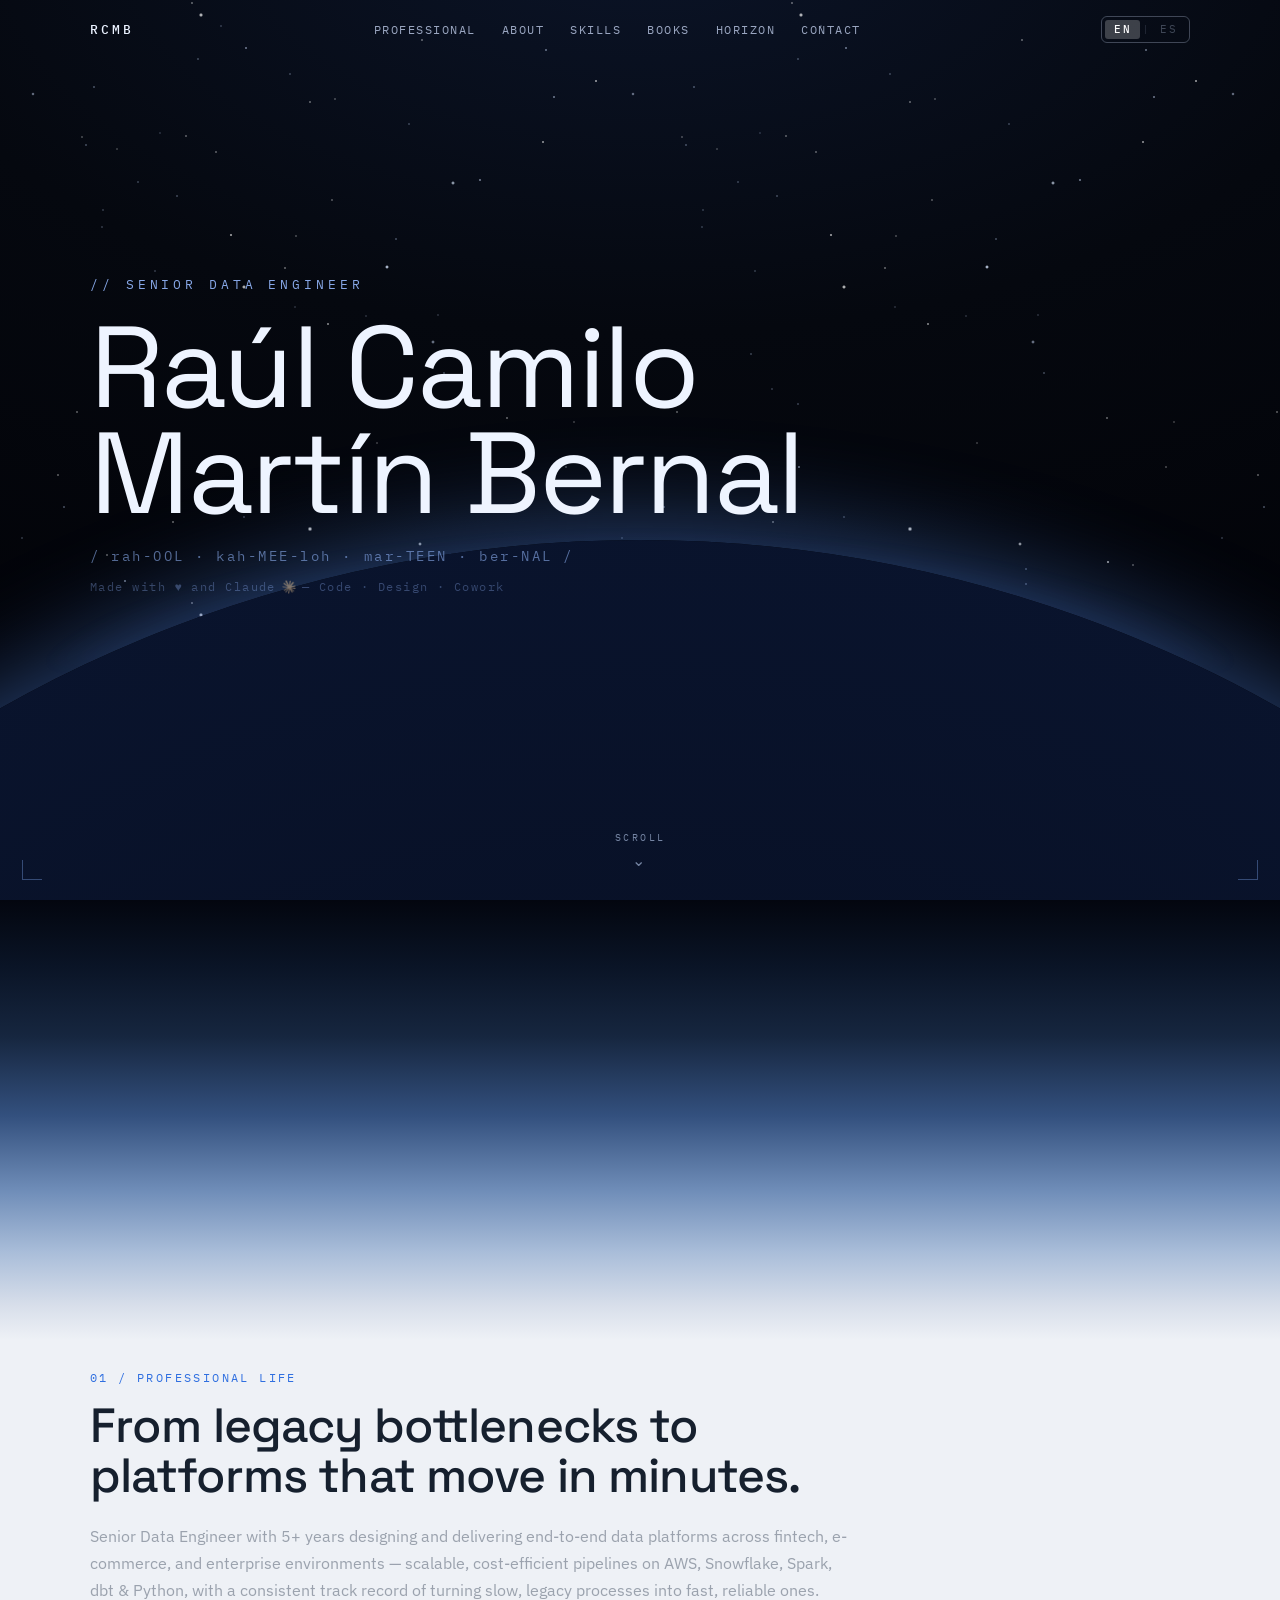
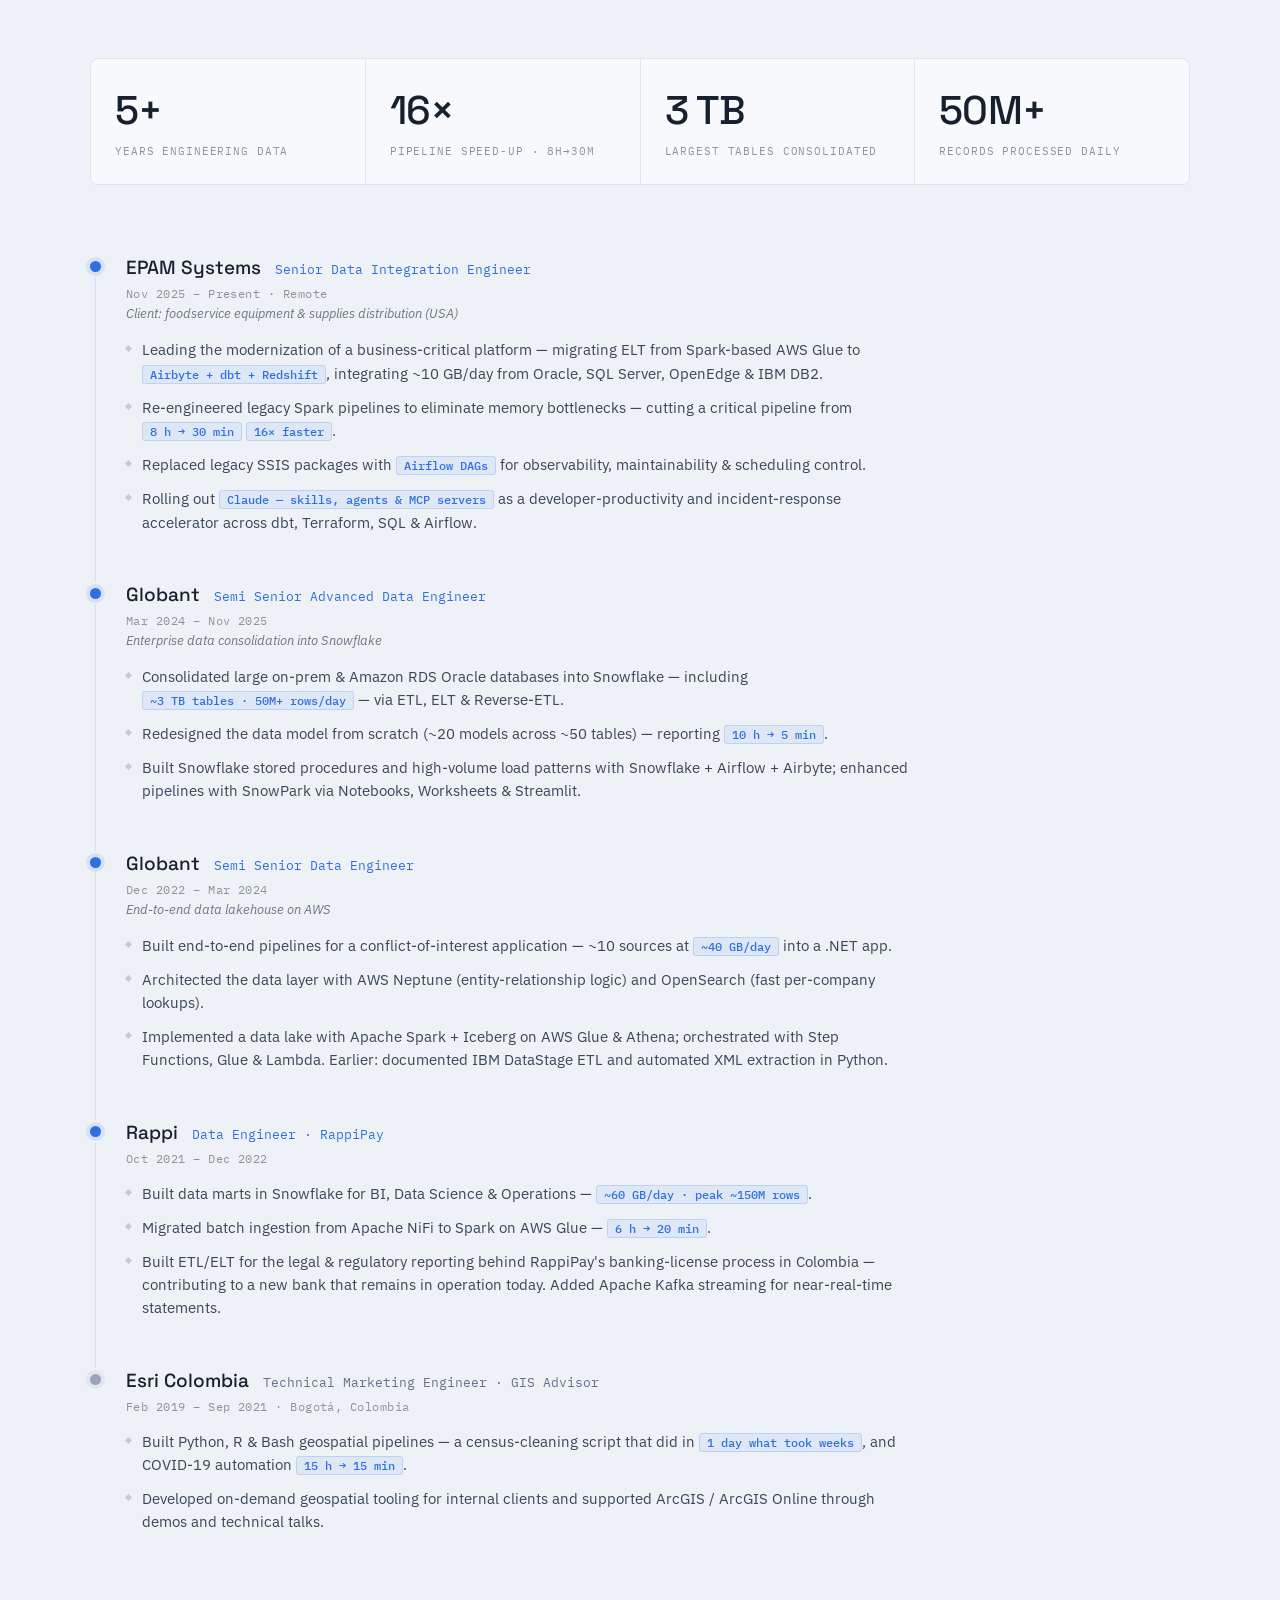
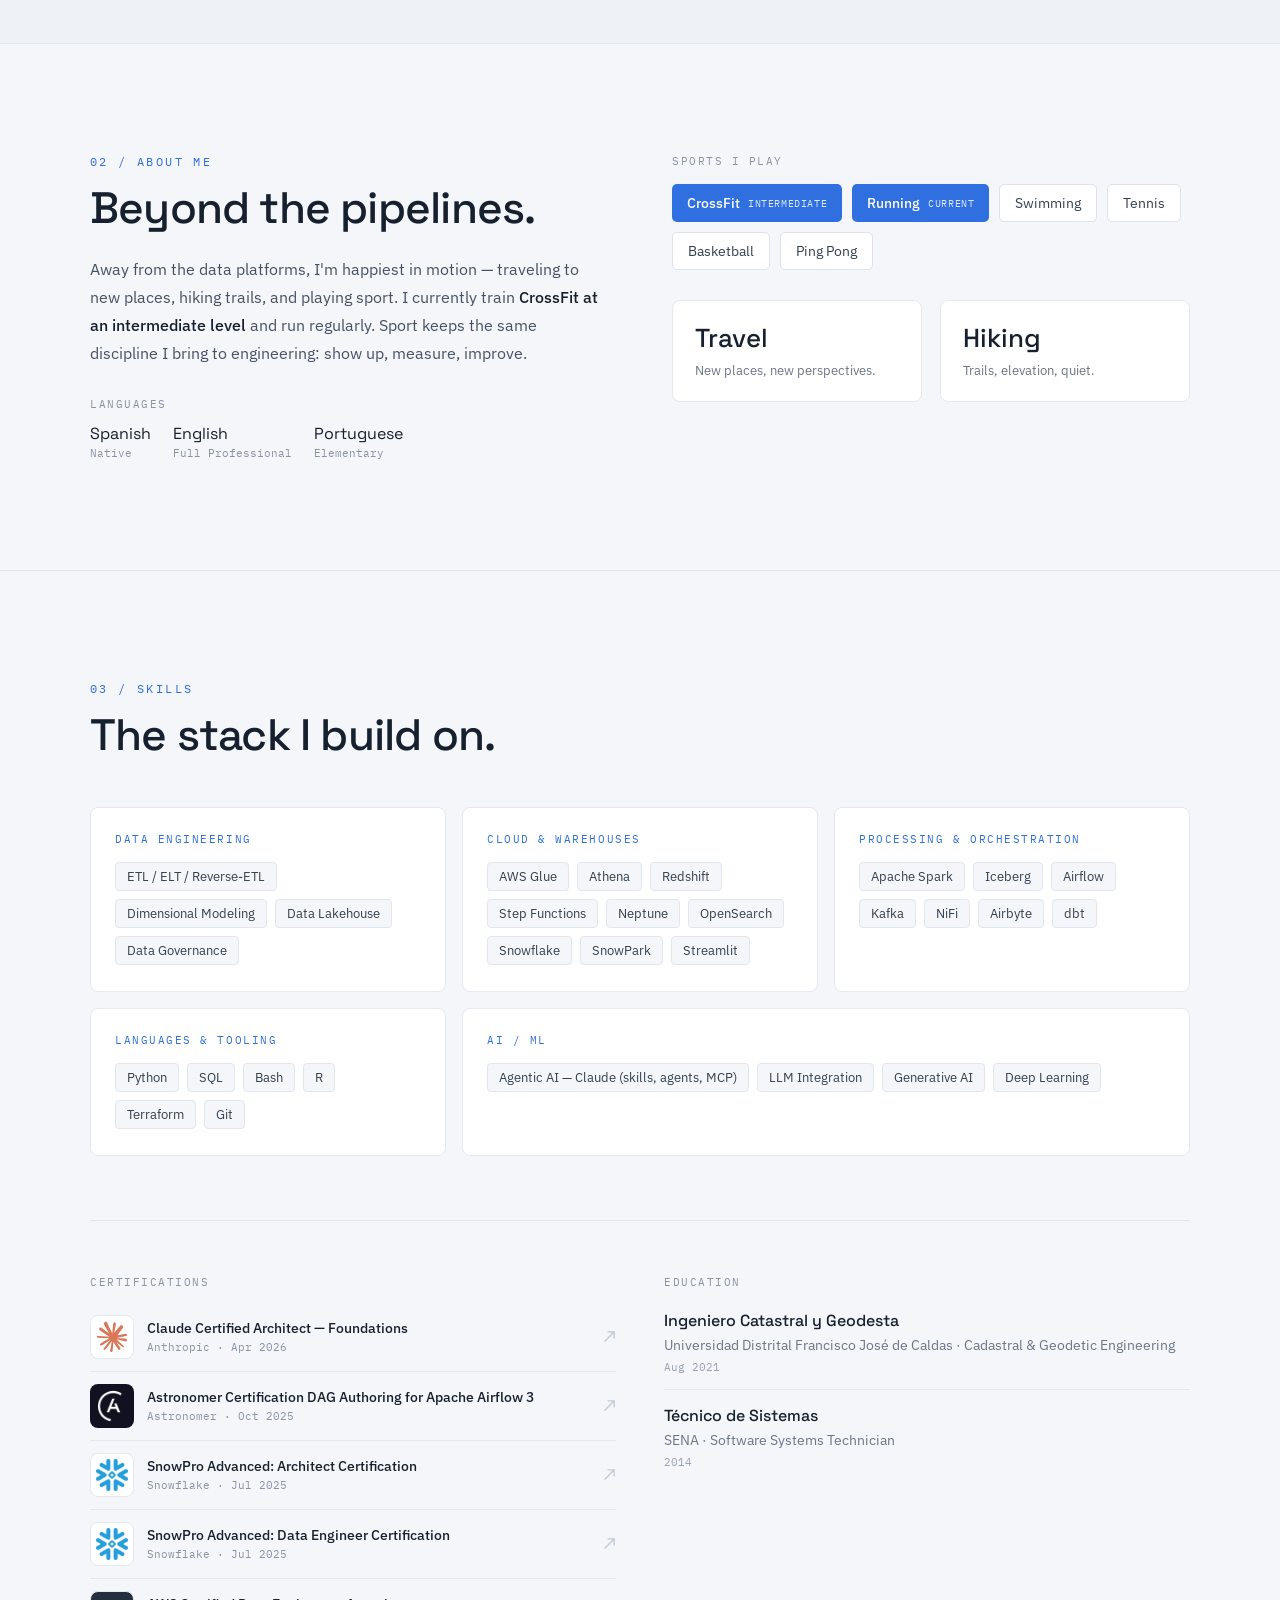
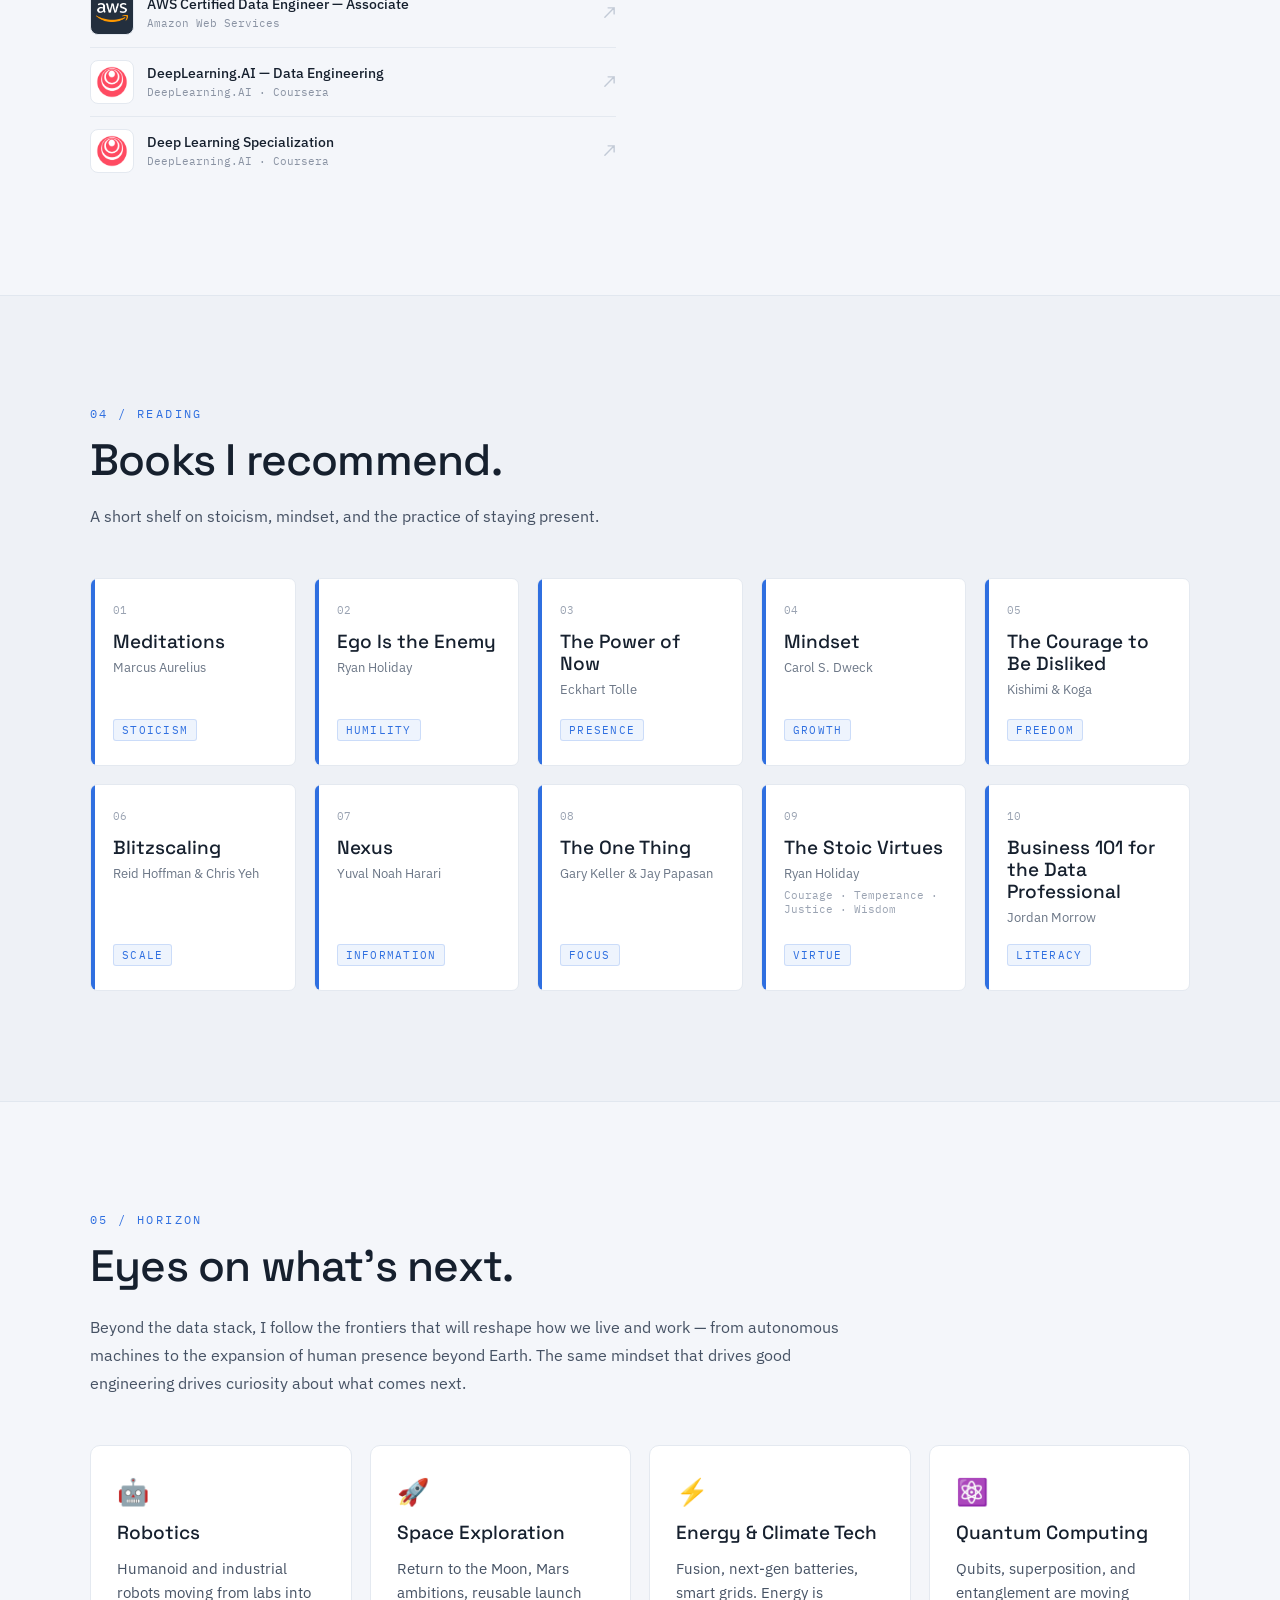
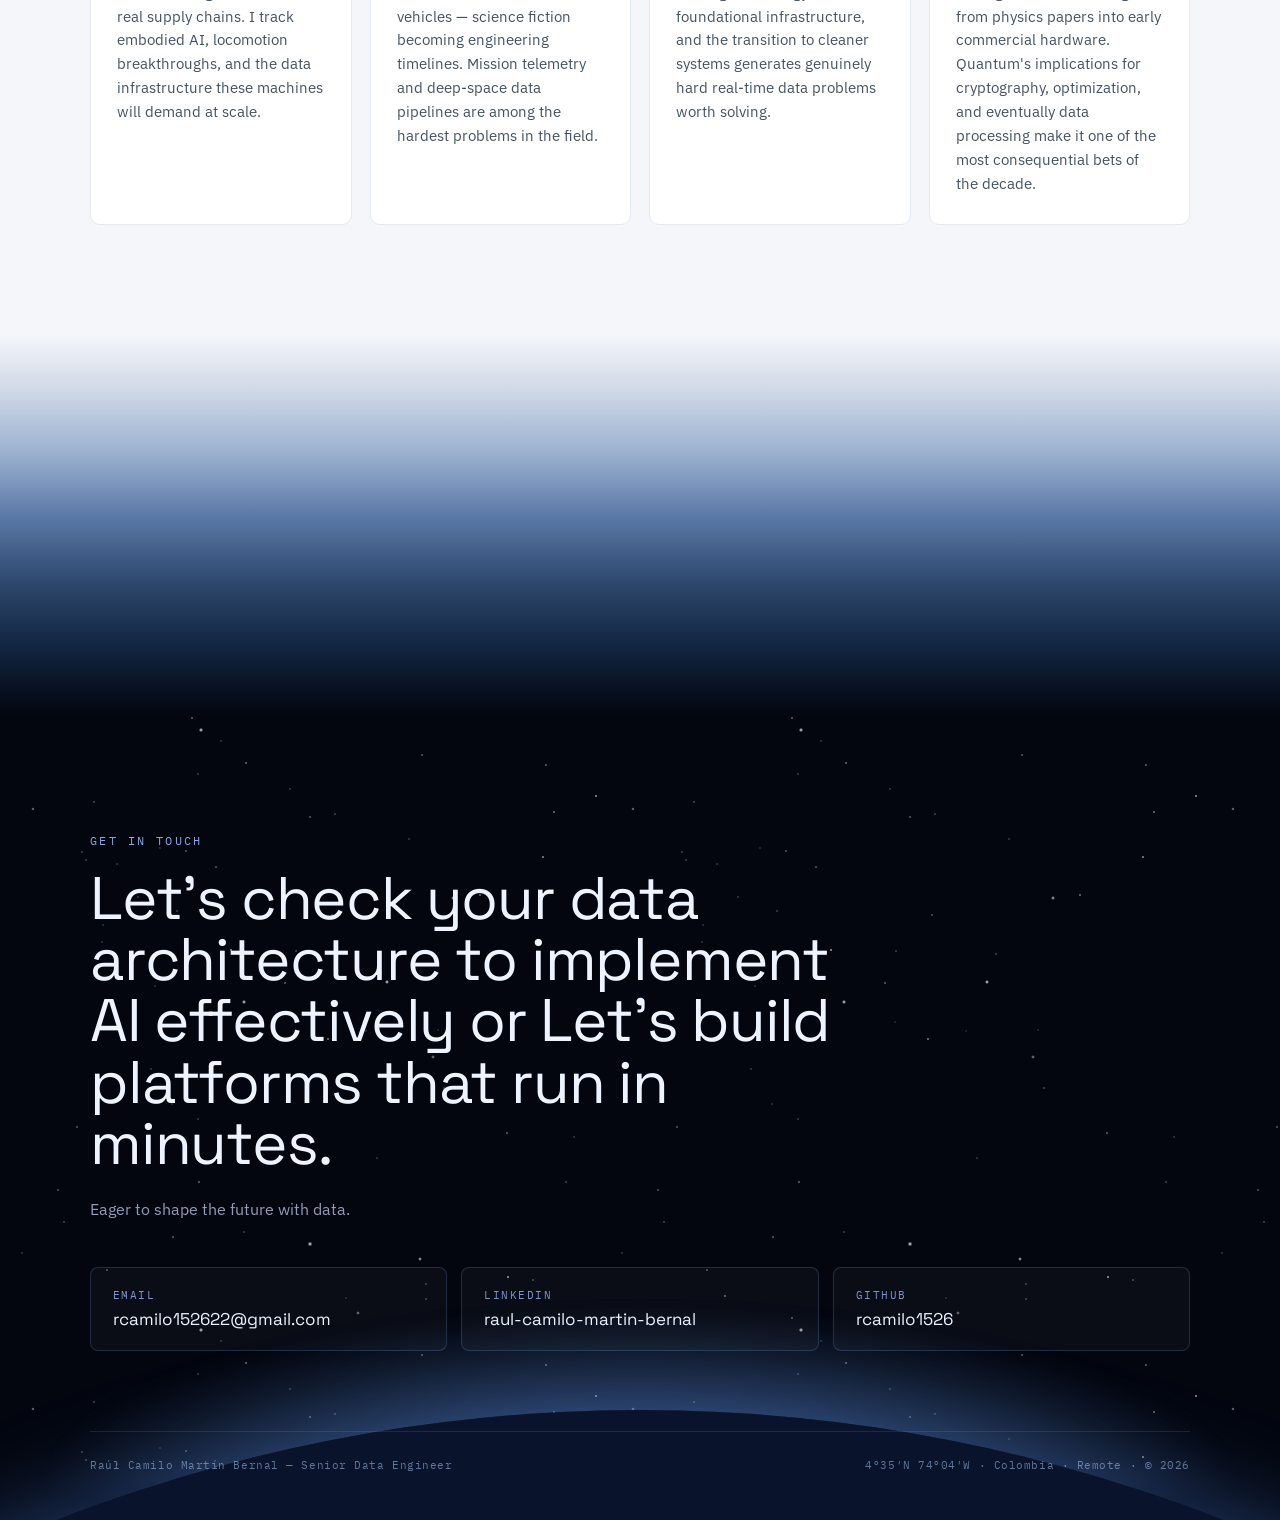
==== index.html @ a6cafcd1 "Modularize" ====
<!DOCTYPE html>
<html lang="en">
<head>
<meta charset="utf-8">
<meta name="viewport" content="width=device-width, initial-scale=1">
<title>Camilo Martin — Senior Data Engineer</title>
<meta name="description" content="Senior Data Engineer with 5+ years designing and delivering end-to-end data platforms across fintech, e-commerce, and enterprise environments.">
<link rel="preconnect" href="https://fonts.googleapis.com">
<link rel="preconnect" href="https://fonts.gstatic.com" crossorigin>
<link href="https://fonts.googleapis.com/css2?family=Space+Grotesk:wght@300;400;500;600&family=IBM+Plex+Mono:wght@400;500&family=IBM+Plex+Sans:wght@300;400;500&display=swap" rel="stylesheet">
<link rel="icon" type="image/png" href="images/icon.png">
<link rel="stylesheet" href="css/styles.css">
</head>
<body>

<header id="nav" style="position:fixed;top:0;left:0;right:0;z-index:50;transition:background .45s,box-shadow .45s,border-color .45s;border-bottom:1px solid transparent">
  <div class="nav-inner">
    <a href="#hero" data-nav="1" data-brand="1" style="font-family:'IBM Plex Mono',monospace;font-size:13px;font-weight:500;letter-spacing:.22em;color:#eaf1ff;text-decoration:none;transition:color .45s">RCMB</a>
    <button class="hamburger" id="hamburger" aria-label="Menu" aria-expanded="false">
      <span id="hb1"></span><span id="hb2"></span><span id="hb3"></span>
    </button>
    <nav class="nav-links" id="navLinks">
      <a href="#professional" data-nav="1" data-i18n="nav.professional" style="color:rgba(210,225,255,.72);text-decoration:none;transition:color .45s">Professional</a>
      <a href="#about" data-nav="1" data-i18n="nav.about" style="color:rgba(210,225,255,.72);text-decoration:none;transition:color .45s">About</a>
      <a href="#skills" data-nav="1" data-i18n="nav.skills" style="color:rgba(210,225,255,.72);text-decoration:none;transition:color .45s">Skills</a>
      <a href="#books" data-nav="1" data-i18n="nav.books" style="color:rgba(210,225,255,.72);text-decoration:none;transition:color .45s">Books</a>
      <a href="#horizon" data-nav="1" data-i18n="nav.horizon" style="color:rgba(210,225,255,.72);text-decoration:none;transition:color .45s">Horizon</a>
      <a href="#contact" data-nav="1" data-i18n="nav.contact" style="color:rgba(210,225,255,.72);text-decoration:none;transition:color .45s">Contact</a>
    </nav>
    <div id="langToggle" role="group" aria-label="Language">
      <button id="lt-en" class="lt-active" onclick="setLang('en')">EN</button>
      <span class="lt-sep">|</span>
      <button id="lt-es" class="lt-inactive" onclick="setLang('es')">ES</button>
    </div>
  </div>
</header>

<!-- ================= HERO ================= -->
<section id="hero" style="position:relative;min-height:100vh;overflow:hidden;background:radial-gradient(120% 90% at 50% -8%, #0b1428 0%, #05080f 50%, #020308 100%)">
  <div id="heroStars" style="position:absolute;inset:0;background-image:radial-gradient(1.0px 1.0px at 366px 316px, rgba(200,220,255,.5), transparent),radial-gradient(1.4px 1.4px at 310px 102px, rgba(255,255,255,.6), transparent),radial-gradient(1.4px 1.4px at 426px 584px, rgba(200,220,255,.5), transparent),radial-gradient(1.4px 1.4px at 173px 522px, rgba(255,255,255,.6), transparent),radial-gradient(1.3px 1.3px at 58px 475px, rgba(255,255,255,.6), transparent),radial-gradient(1.2px 1.2px at 138px 182px, rgba(200,220,255,.5), transparent),radial-gradient(1.2px 1.2px at 290px 74px, rgba(200,220,255,.5), transparent),radial-gradient(1.2px 1.2px at 244px 517px, rgba(200,220,255,.5), transparent),radial-gradient(1.2px 1.2px at 151px 354px, rgba(200,220,255,.5), transparent),radial-gradient(1.1px 1.1px at 22px 538px, rgba(200,220,255,.5), transparent),radial-gradient(1.5px 1.5px at 64px 507px, rgba(200,220,255,.5), transparent),radial-gradient(1.3px 1.3px at 77px 412px, rgba(255,255,255,.6), transparent),radial-gradient(1.3px 1.3px at 444px 373px, rgba(200,220,255,.5), transparent),radial-gradient(1.4px 1.4px at 507px 418px, rgba(255,255,255,.6), transparent),radial-gradient(1.4px 1.4px at 285px 268px, rgba(255,255,255,.6), transparent),radial-gradient(1.3px 1.3px at 216px 152px, rgba(255,255,255,.6), transparent),radial-gradient(1.0px 1.0px at 160px 133px, rgba(200,220,255,.5), transparent),radial-gradient(1.0px 1.0px at 574px 422px, rgba(255,255,255,.6), transparent),radial-gradient(1.2px 1.2px at 533px 565px, rgba(255,255,255,.6), transparent),radial-gradient(1.1px 1.1px at 335px 99px, rgba(255,255,255,.6), transparent),radial-gradient(1.1px 1.1px at 296px 236px, rgba(255,255,255,.6), transparent),radial-gradient(1.4px 1.4px at 86px 145px, rgba(200,220,255,.5), transparent),radial-gradient(1.4px 1.4px at 422px 40px, rgba(255,255,255,.6), transparent),radial-gradient(1.0px 1.0px at 438px 315px, rgba(200,220,255,.5), transparent),radial-gradient(1.4px 1.4px at 192px 3px, rgba(255,255,255,.6), transparent),radial-gradient(1.1px 1.1px at 103px 210px, rgba(200,220,255,.5), transparent),radial-gradient(1.5px 1.5px at 94px 87px, rgba(200,220,255,.5), transparent),radial-gradient(1.3px 1.3px at 177px 196px, rgba(200,220,255,.5), transparent),radial-gradient(1.1px 1.1px at 172px 389px, rgba(200,220,255,.5), transparent),radial-gradient(1.3px 1.3px at 198px 59px, rgba(200,220,255,.5), transparent),radial-gradient(1.1px 1.1px at 221px 26px, rgba(200,220,255,.5), transparent),radial-gradient(1.2px 1.2px at 198px 404px, rgba(200,220,255,.5), transparent),radial-gradient(1.2px 1.2px at 332px 200px, rgba(255,255,255,.6), transparent),radial-gradient(1.0px 1.0px at 117px 149px, rgba(255,255,255,.6), transparent),radial-gradient(1.2px 1.2px at 409px 124px, rgba(200,220,255,.5), transparent),radial-gradient(1.3px 1.3px at 186px 136px, rgba(255,255,255,.6), transparent),radial-gradient(1.3px 1.3px at 107px 555px, rgba(255,255,255,.6), transparent),radial-gradient(1.0px 1.0px at 295px 307px, rgba(200,220,255,.5), transparent),radial-gradient(1.1px 1.1px at 82px 137px, rgba(255,255,255,.6), transparent),radial-gradient(1.1px 1.1px at 566px 467px, rgba(255,255,255,.6), transparent),radial-gradient(1.4px 1.4px at 426px 569px, rgba(200,220,255,.5), transparent),radial-gradient(1.1px 1.1px at 155px 271px, rgba(200,220,255,.5), transparent),radial-gradient(1.0px 1.0px at 377px 443px, rgba(255,255,255,.6), transparent),radial-gradient(1.1px 1.1px at 102px 227px, rgba(200,220,255,.5), transparent),radial-gradient(1.4px 1.4px at 396px 239px, rgba(200,220,255,.5), transparent),radial-gradient(1.0px 1.0px at 346px 583px, rgba(200,220,255,.5), transparent),radial-gradient(1.9px 1.9px at 420px 544px, rgba(255,255,255,.9), transparent),radial-gradient(1.6px 1.6px at 231px 235px, rgba(255,255,255,.9), transparent),radial-gradient(1.6px 1.6px at 480px 180px, rgba(210,225,255,.75), transparent),radial-gradient(1.5px 1.5px at 554px 97px, rgba(210,225,255,.75), transparent),radial-gradient(1.4px 1.4px at 387px 267px, rgba(210,225,255,.75), transparent),radial-gradient(1.4px 1.4px at 199px 467px, rgba(210,225,255,.75), transparent),radial-gradient(1.9px 1.9px at 433px 342px, rgba(210,225,255,.75), transparent),radial-gradient(1.6px 1.6px at 508px 562px, rgba(255,255,255,.9), transparent),radial-gradient(1.4px 1.4px at 543px 142px, rgba(255,255,255,.9), transparent),radial-gradient(1.5px 1.5px at 246px 48px, rgba(210,225,255,.75), transparent),radial-gradient(1.3px 1.3px at 328px 324px, rgba(255,255,255,.9), transparent),radial-gradient(1.4px 1.4px at 546px 50px, rgba(210,225,255,.75), transparent),radial-gradient(1.5px 1.5px at 125px 581px, rgba(210,225,255,.75), transparent),radial-gradient(1.5px 1.5px at 596px 81px, rgba(255,255,255,.9), transparent),radial-gradient(1.8px 1.8px at 358px 598px, rgba(210,225,255,.75), transparent),radial-gradient(1.7px 1.7px at 33px 94px, rgba(210,225,255,.75), transparent),radial-gradient(2.4px 2.4px at 310px 529px, #ffffff, transparent),radial-gradient(2.2px 2.2px at 201px 15px, #ffffff, transparent),radial-gradient(2.1px 2.1px at 387px 267px, rgba(220,235,255,.95), transparent),radial-gradient(2.1px 2.1px at 244px 287px, #ffffff, transparent),radial-gradient(2.0px 2.0px at 453px 183px, rgba(220,235,255,.95), transparent);background-size:600px 600px;background-repeat:repeat;animation:twinkle 6s ease-in-out infinite;will-change:transform"></div>
  <div style="position:absolute;left:-6%;right:-6%;top:calc(60vh - 54px);height:180px;background:radial-gradient(60% 130% at 50% 120%, rgba(120,175,255,.5),rgba(90,150,255,.12) 46%,transparent 72%);filter:blur(8px);pointer-events:none"></div>
  <div id="heroEarth" style="position:absolute;width:2600px;height:2600px;left:50%;top:60vh;transform:translateX(-50%);border-radius:50%;background:radial-gradient(circle at 50% 50%, #060c1c 0%, #0a1530 86%, rgba(64,120,220,.45) 93%, rgba(150,200,255,.95) 97%, rgba(130,185,255,.4) 99.4%, rgba(130,185,255,0) 100%);box-shadow:0 -4px 100px 10px rgba(90,150,255,.4);will-change:transform"></div>
  <div style="position:relative;z-index:2;max-width:1180px;margin:0 auto;padding:0 clamp(20px,5vw,40px);min-height:100vh;display:flex;flex-direction:column;color:#eaf1ff">
    <div style="padding-top:110px"></div>
    <div style="flex:1;display:flex;flex-direction:column;justify-content:center;padding-bottom:70px">
      <div data-i18n="hero.label" style="font-family:'IBM Plex Mono',monospace;font-size:13px;letter-spacing:.3em;text-transform:uppercase;color:rgba(150,185,255,.9);margin-bottom:22px">// senior data engineer</div>
      <h1 style="margin:0;font-family:'Space Grotesk',sans-serif;font-weight:400;font-size:clamp(54px,9vw,116px);line-height:.92;letter-spacing:-.02em;color:#eef4ff">Raúl Camilo<br>Martín Bernal</h1>
      <div style="margin-top:20px;font-family:'IBM Plex Mono',monospace;font-size:clamp(11px,1.4vw,14px);letter-spacing:.18em;color:rgba(150,185,255,.55)">/ rah-OOL · kah-MEE-loh · mar-TEEN · ber-NAL /</div>
      <div style="margin-top:14px;font-family:'IBM Plex Mono',monospace;font-size:clamp(10px,1.1vw,12px);letter-spacing:.12em;color:rgba(150,185,255,.32);display:flex;align-items:center;gap:6px">Made with ♥ and Claude<img src="images/anthropic.png" alt="Claude" width="14" height="14" style="display:inline-block;vertical-align:middle;border-radius:3px;opacity:.45;filter:brightness(1.8)"> — Code · Design · Cowork</div>
    </div>
    <div style="padding-bottom:30px;display:flex;justify-content:center">
      <div style="font-family:'IBM Plex Mono',monospace;font-size:10px;letter-spacing:.25em;color:rgba(190,210,245,.6);text-align:center;animation:floaty 2.4s ease-in-out infinite">SCROLL<div style="margin-top:6px;font-size:16px">⌄</div></div>
    </div>
  </div>
  <div style="position:absolute;left:22px;bottom:20px;width:20px;height:20px;border-left:1px solid rgba(120,160,230,.4);border-bottom:1px solid rgba(120,160,230,.4);z-index:2"></div>
  <div style="position:absolute;right:22px;bottom:20px;width:20px;height:20px;border-right:1px solid rgba(120,160,230,.4);border-bottom:1px solid rgba(120,160,230,.4);z-index:2"></div>
</section>

<!-- rise into daylight -->
<div aria-hidden="true" style="height:440px;background:linear-gradient(180deg,#03060f 0%,#0a1426 15%,#16263f 31%,#33507e 49%,#6f8db8 66%,#a9bdd9 80%,#d7deea 92%,#eef1f6 100%)"></div>

<main style="background:#eef1f6;color:#16202e">

  <!-- ============ PROFESSIONAL ============ -->
  <section id="professional" style="scroll-margin-top:80px;max-width:1180px;margin:0 auto;padding:30px 40px 110px">
    <div data-reveal style="opacity:0;transform:translateY(26px);transition:opacity .8s cubic-bezier(.2,.7,.2,1),transform .8s cubic-bezier(.2,.7,.2,1)">
      <div data-i18n="pro.label" style="font-family:'IBM Plex Mono',monospace;font-size:12px;letter-spacing:.2em;text-transform:uppercase;color:#2f6fe0;margin-bottom:16px">01 / Professional life</div>
      <h2 data-i18n="pro.h2" style="margin:0;font-family:'Space Grotesk',sans-serif;font-weight:500;font-size:clamp(30px,4.4vw,48px);line-height:1.04;letter-spacing:-.018em;max-width:820px">From legacy bottlenecks to platforms that move in minutes.</h2>
      <p data-i18n="pro.desc" style="margin:22px 0 0;max-width:760px;font-size:16px;line-height:1.7;color:#48536580">Senior Data Engineer with 5+ years designing and delivering end-to-end data platforms across fintech, e-commerce, and enterprise environments — scalable, cost-efficient pipelines on AWS, Snowflake, Spark, dbt &amp; Python, with a consistent track record of turning slow, legacy processes into fast, reliable ones.</p>
    </div>

    <!-- stats -->
    <div data-reveal class="stats-grid" style="opacity:0;transform:translateY(26px);transition:opacity .8s cubic-bezier(.2,.7,.2,1) .08s,transform .8s cubic-bezier(.2,.7,.2,1) .08s">
      <div style="background:#f7f9fc;padding:26px 24px">
        <div style="font-family:'Space Grotesk',sans-serif;font-weight:500;font-size:40px;letter-spacing:-.02em;color:#16202e">5+</div>
        <div data-i18n="stat.years" style="font-family:'IBM Plex Mono',monospace;font-size:11px;letter-spacing:.08em;text-transform:uppercase;color:#8a93a3;margin-top:8px">Years engineering data</div>
      </div>
      <div style="background:#f7f9fc;padding:26px 24px">
        <div style="font-family:'Space Grotesk',sans-serif;font-weight:500;font-size:40px;letter-spacing:-.02em;color:#16202e">16×</div>
        <div data-i18n="stat.speed" style="font-family:'IBM Plex Mono',monospace;font-size:11px;letter-spacing:.08em;text-transform:uppercase;color:#8a93a3;margin-top:8px">Pipeline speed-up · 8h→30m</div>
      </div>
      <div style="background:#f7f9fc;padding:26px 24px">
        <div style="font-family:'Space Grotesk',sans-serif;font-weight:500;font-size:40px;letter-spacing:-.02em;color:#16202e">3 TB</div>
        <div data-i18n="stat.tables" style="font-family:'IBM Plex Mono',monospace;font-size:11px;letter-spacing:.08em;text-transform:uppercase;color:#8a93a3;margin-top:8px">Largest tables consolidated</div>
      </div>
      <div style="background:#f7f9fc;padding:26px 24px">
        <div style="font-family:'Space Grotesk',sans-serif;font-weight:500;font-size:40px;letter-spacing:-.02em;color:#16202e">50M+</div>
        <div data-i18n="stat.records" style="font-family:'IBM Plex Mono',monospace;font-size:11px;letter-spacing:.08em;text-transform:uppercase;color:#8a93a3;margin-top:8px">Records processed daily</div>
      </div>
    </div>

    <!-- timeline -->
    <div style="max-width:820px">

      <div data-reveal style="opacity:0;transform:translateY(26px);transition:opacity .8s cubic-bezier(.2,.7,.2,1),transform .8s cubic-bezier(.2,.7,.2,1);position:relative;padding-left:36px;padding-bottom:48px">
        <div style="position:absolute;left:0;top:6px;width:11px;height:11px;border-radius:50%;background:#2f6fe0;box-shadow:0 0 0 4px rgba(47,111,224,.12)"></div>
        <div style="position:absolute;left:5px;top:22px;bottom:0;width:1px;background:#d9dfe8"></div>
        <div style="display:flex;flex-wrap:wrap;align-items:baseline;gap:6px 14px;margin-bottom:6px">
          <span style="font-family:'Space Grotesk',sans-serif;font-weight:500;font-size:19px;color:#16202e">EPAM Systems</span>
          <span style="font-family:'IBM Plex Mono',monospace;font-size:12.5px;color:#2f6fe0">Senior Data Integration Engineer</span>
        </div>
        <div data-i18n="epam.date" style="font-family:'IBM Plex Mono',monospace;font-size:11.5px;letter-spacing:.04em;color:#8a93a3;margin-bottom:4px">Nov 2025 – Present · Remote</div>
        <div data-i18n="epam.client" style="font-size:13px;color:#6b7686;font-style:italic;margin-bottom:16px">Client: foodservice equipment &amp; supplies distribution (USA)</div>
        <div style="display:flex;flex-direction:column;gap:11px">
          <div style="display:flex;gap:11px;align-items:flex-start"><span style="margin-top:8px;width:5px;height:5px;flex:0 0 5px;background:#c2cad6;transform:rotate(45deg)"></span><p data-i18n-html="epam.b1" style="margin:0;font-size:14.5px;line-height:1.6;color:#3a4759">Leading the modernization of a business-critical platform — migrating ELT from Spark-based AWS Glue to <span style="font-family:'IBM Plex Mono',monospace;font-size:12px;font-weight:500;color:#2f6fe0;background:rgba(47,111,224,.08);border:1px solid rgba(47,111,224,.18);border-radius:3px;padding:1px 7px;white-space:nowrap">Airbyte + dbt + Redshift</span>, integrating ~10 GB/day from Oracle, SQL Server, OpenEdge &amp; IBM DB2.</p></div>
          <div style="display:flex;gap:11px;align-items:flex-start"><span style="margin-top:8px;width:5px;height:5px;flex:0 0 5px;background:#c2cad6;transform:rotate(45deg)"></span><p data-i18n-html="epam.b2" style="margin:0;font-size:14.5px;line-height:1.6;color:#3a4759">Re-engineered legacy Spark pipelines to eliminate memory bottlenecks — cutting a critical pipeline from <span style="font-family:'IBM Plex Mono',monospace;font-size:12px;font-weight:500;color:#2f6fe0;background:rgba(47,111,224,.08);border:1px solid rgba(47,111,224,.18);border-radius:3px;padding:1px 7px;white-space:nowrap">8 h → 30 min</span> <span style="font-family:'IBM Plex Mono',monospace;font-size:12px;font-weight:500;color:#2f6fe0;background:rgba(47,111,224,.08);border:1px solid rgba(47,111,224,.18);border-radius:3px;padding:1px 7px;white-space:nowrap">16× faster</span>.</p></div>
          <div style="display:flex;gap:11px;align-items:flex-start"><span style="margin-top:8px;width:5px;height:5px;flex:0 0 5px;background:#c2cad6;transform:rotate(45deg)"></span><p data-i18n-html="epam.b3" style="margin:0;font-size:14.5px;line-height:1.6;color:#3a4759">Replaced legacy SSIS packages with <span style="font-family:'IBM Plex Mono',monospace;font-size:12px;font-weight:500;color:#2f6fe0;background:rgba(47,111,224,.08);border:1px solid rgba(47,111,224,.18);border-radius:3px;padding:1px 7px;white-space:nowrap">Airflow DAGs</span> for observability, maintainability &amp; scheduling control.</p></div>
          <div style="display:flex;gap:11px;align-items:flex-start"><span style="margin-top:8px;width:5px;height:5px;flex:0 0 5px;background:#c2cad6;transform:rotate(45deg)"></span><p data-i18n-html="epam.b4" style="margin:0;font-size:14.5px;line-height:1.6;color:#3a4759">Rolling out <span style="font-family:'IBM Plex Mono',monospace;font-size:12px;font-weight:500;color:#2f6fe0;background:rgba(47,111,224,.08);border:1px solid rgba(47,111,224,.18);border-radius:3px;padding:1px 7px;white-space:nowrap">Claude — skills, agents &amp; MCP servers</span> as a developer-productivity and incident-response accelerator across dbt, Terraform, SQL &amp; Airflow.</p></div>
        </div>
      </div>

      <div data-reveal style="opacity:0;transform:translateY(26px);transition:opacity .8s cubic-bezier(.2,.7,.2,1),transform .8s cubic-bezier(.2,.7,.2,1);position:relative;padding-left:36px;padding-bottom:48px">
        <div style="position:absolute;left:0;top:6px;width:11px;height:11px;border-radius:50%;background:#2f6fe0;box-shadow:0 0 0 4px rgba(47,111,224,.12)"></div>
        <div style="position:absolute;left:5px;top:22px;bottom:0;width:1px;background:#d9dfe8"></div>
        <div style="display:flex;flex-wrap:wrap;align-items:baseline;gap:6px 14px;margin-bottom:6px">
          <span style="font-family:'Space Grotesk',sans-serif;font-weight:500;font-size:19px;color:#16202e">Globant</span>
          <span style="font-family:'IBM Plex Mono',monospace;font-size:12.5px;color:#2f6fe0">Semi Senior Advanced Data Engineer</span>
        </div>
        <div style="font-family:'IBM Plex Mono',monospace;font-size:11.5px;letter-spacing:.04em;color:#8a93a3;margin-bottom:4px">Mar 2024 – Nov 2025</div>
        <div data-i18n="glob1.client" style="font-size:13px;color:#6b7686;font-style:italic;margin-bottom:16px">Enterprise data consolidation into Snowflake</div>
        <div style="display:flex;flex-direction:column;gap:11px">
          <div style="display:flex;gap:11px;align-items:flex-start"><span style="margin-top:8px;width:5px;height:5px;flex:0 0 5px;background:#c2cad6;transform:rotate(45deg)"></span><p data-i18n-html="glob1.b1" style="margin:0;font-size:14.5px;line-height:1.6;color:#3a4759">Consolidated large on-prem &amp; Amazon RDS Oracle databases into Snowflake — including <span style="font-family:'IBM Plex Mono',monospace;font-size:12px;font-weight:500;color:#2f6fe0;background:rgba(47,111,224,.08);border:1px solid rgba(47,111,224,.18);border-radius:3px;padding:1px 7px;white-space:nowrap">~3 TB tables · 50M+ rows/day</span> — via ETL, ELT &amp; Reverse-ETL.</p></div>
          <div style="display:flex;gap:11px;align-items:flex-start"><span style="margin-top:8px;width:5px;height:5px;flex:0 0 5px;background:#c2cad6;transform:rotate(45deg)"></span><p data-i18n-html="glob1.b2" style="margin:0;font-size:14.5px;line-height:1.6;color:#3a4759">Redesigned the data model from scratch (~20 models across ~50 tables) — reporting <span style="font-family:'IBM Plex Mono',monospace;font-size:12px;font-weight:500;color:#2f6fe0;background:rgba(47,111,224,.08);border:1px solid rgba(47,111,224,.18);border-radius:3px;padding:1px 7px;white-space:nowrap">10 h → 5 min</span>.</p></div>
          <div style="display:flex;gap:11px;align-items:flex-start"><span style="margin-top:8px;width:5px;height:5px;flex:0 0 5px;background:#c2cad6;transform:rotate(45deg)"></span><p data-i18n="glob1.b3" style="margin:0;font-size:14.5px;line-height:1.6;color:#3a4759">Built Snowflake stored procedures and high-volume load patterns with Snowflake + Airflow + Airbyte; enhanced pipelines with SnowPark via Notebooks, Worksheets &amp; Streamlit.</p></div>
        </div>
      </div>

      <div data-reveal style="opacity:0;transform:translateY(26px);transition:opacity .8s cubic-bezier(.2,.7,.2,1),transform .8s cubic-bezier(.2,.7,.2,1);position:relative;padding-left:36px;padding-bottom:48px">
        <div style="position:absolute;left:0;top:6px;width:11px;height:11px;border-radius:50%;background:#2f6fe0;box-shadow:0 0 0 4px rgba(47,111,224,.12)"></div>
        <div style="position:absolute;left:5px;top:22px;bottom:0;width:1px;background:#d9dfe8"></div>
        <div style="display:flex;flex-wrap:wrap;align-items:baseline;gap:6px 14px;margin-bottom:6px">
          <span style="font-family:'Space Grotesk',sans-serif;font-weight:500;font-size:19px;color:#16202e">Globant</span>
          <span style="font-family:'IBM Plex Mono',monospace;font-size:12.5px;color:#2f6fe0">Semi Senior Data Engineer</span>
        </div>
        <div style="font-family:'IBM Plex Mono',monospace;font-size:11.5px;letter-spacing:.04em;color:#8a93a3;margin-bottom:4px">Dec 2022 – Mar 2024</div>
        <div data-i18n="glob2.client" style="font-size:13px;color:#6b7686;font-style:italic;margin-bottom:16px">End-to-end data lakehouse on AWS</div>
        <div style="display:flex;flex-direction:column;gap:11px">
          <div style="display:flex;gap:11px;align-items:flex-start"><span style="margin-top:8px;width:5px;height:5px;flex:0 0 5px;background:#c2cad6;transform:rotate(45deg)"></span><p data-i18n-html="glob2.b1" style="margin:0;font-size:14.5px;line-height:1.6;color:#3a4759">Built end-to-end pipelines for a conflict-of-interest application — ~10 sources at <span style="font-family:'IBM Plex Mono',monospace;font-size:12px;font-weight:500;color:#2f6fe0;background:rgba(47,111,224,.08);border:1px solid rgba(47,111,224,.18);border-radius:3px;padding:1px 7px;white-space:nowrap">~40 GB/day</span> into a .NET app.</p></div>
          <div style="display:flex;gap:11px;align-items:flex-start"><span style="margin-top:8px;width:5px;height:5px;flex:0 0 5px;background:#c2cad6;transform:rotate(45deg)"></span><p data-i18n="glob2.b2" style="margin:0;font-size:14.5px;line-height:1.6;color:#3a4759">Architected the data layer with AWS Neptune (entity-relationship logic) and OpenSearch (fast per-company lookups).</p></div>
          <div style="display:flex;gap:11px;align-items:flex-start"><span style="margin-top:8px;width:5px;height:5px;flex:0 0 5px;background:#c2cad6;transform:rotate(45deg)"></span><p data-i18n="glob2.b3" style="margin:0;font-size:14.5px;line-height:1.6;color:#3a4759">Implemented a data lake with Apache Spark + Iceberg on AWS Glue &amp; Athena; orchestrated with Step Functions, Glue &amp; Lambda. Earlier: documented IBM DataStage ETL and automated XML extraction in Python.</p></div>
        </div>
      </div>

      <div data-reveal style="opacity:0;transform:translateY(26px);transition:opacity .8s cubic-bezier(.2,.7,.2,1),transform .8s cubic-bezier(.2,.7,.2,1);position:relative;padding-left:36px;padding-bottom:48px">
        <div style="position:absolute;left:0;top:6px;width:11px;height:11px;border-radius:50%;background:#2f6fe0;box-shadow:0 0 0 4px rgba(47,111,224,.12)"></div>
        <div style="position:absolute;left:5px;top:22px;bottom:0;width:1px;background:#d9dfe8"></div>
        <div style="display:flex;flex-wrap:wrap;align-items:baseline;gap:6px 14px;margin-bottom:6px">
          <span style="font-family:'Space Grotesk',sans-serif;font-weight:500;font-size:19px;color:#16202e">Rappi</span>
          <span style="font-family:'IBM Plex Mono',monospace;font-size:12.5px;color:#2f6fe0">Data Engineer · RappiPay</span>
        </div>
        <div style="font-family:'IBM Plex Mono',monospace;font-size:11.5px;letter-spacing:.04em;color:#8a93a3;margin-bottom:16px">Oct 2021 – Dec 2022</div>
        <div style="display:flex;flex-direction:column;gap:11px">
          <div style="display:flex;gap:11px;align-items:flex-start"><span style="margin-top:8px;width:5px;height:5px;flex:0 0 5px;background:#c2cad6;transform:rotate(45deg)"></span><p data-i18n-html="rappi.b1" style="margin:0;font-size:14.5px;line-height:1.6;color:#3a4759">Built data marts in Snowflake for BI, Data Science &amp; Operations — <span style="font-family:'IBM Plex Mono',monospace;font-size:12px;font-weight:500;color:#2f6fe0;background:rgba(47,111,224,.08);border:1px solid rgba(47,111,224,.18);border-radius:3px;padding:1px 7px;white-space:nowrap">~60 GB/day · peak ~150M rows</span>.</p></div>
          <div style="display:flex;gap:11px;align-items:flex-start"><span style="margin-top:8px;width:5px;height:5px;flex:0 0 5px;background:#c2cad6;transform:rotate(45deg)"></span><p data-i18n-html="rappi.b2" style="margin:0;font-size:14.5px;line-height:1.6;color:#3a4759">Migrated batch ingestion from Apache NiFi to Spark on AWS Glue — <span style="font-family:'IBM Plex Mono',monospace;font-size:12px;font-weight:500;color:#2f6fe0;background:rgba(47,111,224,.08);border:1px solid rgba(47,111,224,.18);border-radius:3px;padding:1px 7px;white-space:nowrap">6 h → 20 min</span>.</p></div>
          <div style="display:flex;gap:11px;align-items:flex-start"><span style="margin-top:8px;width:5px;height:5px;flex:0 0 5px;background:#c2cad6;transform:rotate(45deg)"></span><p data-i18n="rappi.b3" style="margin:0;font-size:14.5px;line-height:1.6;color:#3a4759">Built ETL/ELT for the legal &amp; regulatory reporting behind RappiPay's banking-license process in Colombia — contributing to a new bank that remains in operation today. Added Apache Kafka streaming for near-real-time statements.</p></div>
        </div>
      </div>

      <div data-reveal style="opacity:0;transform:translateY(26px);transition:opacity .8s cubic-bezier(.2,.7,.2,1),transform .8s cubic-bezier(.2,.7,.2,1);position:relative;padding-left:36px">
        <div style="position:absolute;left:0;top:6px;width:11px;height:11px;border-radius:50%;background:#9aa6b8;box-shadow:0 0 0 4px rgba(154,166,184,.14)"></div>
        <div style="display:flex;flex-wrap:wrap;align-items:baseline;gap:6px 14px;margin-bottom:6px">
          <span style="font-family:'Space Grotesk',sans-serif;font-weight:500;font-size:19px;color:#16202e">Esri Colombia</span>
          <span style="font-family:'IBM Plex Mono',monospace;font-size:12.5px;color:#647187">Technical Marketing Engineer · GIS Advisor</span>
        </div>
        <div style="font-family:'IBM Plex Mono',monospace;font-size:11.5px;letter-spacing:.04em;color:#8a93a3;margin-bottom:16px">Feb 2019 – Sep 2021 · Bogotá, Colombia</div>
        <div style="display:flex;flex-direction:column;gap:11px">
          <div style="display:flex;gap:11px;align-items:flex-start"><span style="margin-top:8px;width:5px;height:5px;flex:0 0 5px;background:#c2cad6;transform:rotate(45deg)"></span><p data-i18n-html="esri.b1" style="margin:0;font-size:14.5px;line-height:1.6;color:#3a4759">Built Python, R &amp; Bash geospatial pipelines — a census-cleaning script that did in <span style="font-family:'IBM Plex Mono',monospace;font-size:12px;font-weight:500;color:#2f6fe0;background:rgba(47,111,224,.08);border:1px solid rgba(47,111,224,.18);border-radius:3px;padding:1px 7px;white-space:nowrap">1 day what took weeks</span>, and COVID-19 automation <span style="font-family:'IBM Plex Mono',monospace;font-size:12px;font-weight:500;color:#2f6fe0;background:rgba(47,111,224,.08);border:1px solid rgba(47,111,224,.18);border-radius:3px;padding:1px 7px;white-space:nowrap">15 h → 15 min</span>.</p></div>
          <div style="display:flex;gap:11px;align-items:flex-start"><span style="margin-top:8px;width:5px;height:5px;flex:0 0 5px;background:#c2cad6;transform:rotate(45deg)"></span><p data-i18n="esri.b2" style="margin:0;font-size:14.5px;line-height:1.6;color:#3a4759">Developed on-demand geospatial tooling for internal clients and supported ArcGIS / ArcGIS Online through demos and technical talks.</p></div>
        </div>
      </div>

    </div>
  </section>

  <!-- ============ ABOUT ============ -->
  <section id="about" style="scroll-margin-top:80px;border-top:1px solid #e1e7ef;background:#f4f6fa">
    <div class="section-inner">
      <div data-reveal class="about-grid" style="opacity:0;transform:translateY(26px);transition:opacity .8s cubic-bezier(.2,.7,.2,1),transform .8s cubic-bezier(.2,.7,.2,1)">
        <div>
          <div data-i18n="about.label" style="font-family:'IBM Plex Mono',monospace;font-size:12px;letter-spacing:.2em;text-transform:uppercase;color:#2f6fe0;margin-bottom:16px">02 / About me</div>
          <h2 data-i18n="about.h2" style="margin:0;font-family:'Space Grotesk',sans-serif;font-weight:500;font-size:clamp(28px,3.8vw,44px);line-height:1.05;letter-spacing:-.018em">Beyond the pipelines.</h2>
          <p data-i18n-html="about.desc" style="margin:24px 0 0;font-size:16px;line-height:1.75;color:#465264">Away from the data platforms, I'm happiest in motion — traveling to new places, hiking trails, and playing sport. I currently train <strong style="color:#16202e;font-weight:500">CrossFit at an intermediate level</strong> and run regularly. Sport keeps the same discipline I bring to engineering: show up, measure, improve.</p>
          <div data-i18n="about.lang" style="margin-top:30px;font-family:'IBM Plex Mono',monospace;font-size:11px;letter-spacing:.14em;text-transform:uppercase;color:#8a93a3;margin-bottom:12px">Languages</div>
          <div style="display:flex;flex-wrap:wrap;gap:22px">
            <div><div style="font-family:'Space Grotesk',sans-serif;font-size:16px;color:#16202e">Spanish</div><div data-i18n="about.lang.native" style="font-family:'IBM Plex Mono',monospace;font-size:11px;color:#8a93a3;margin-top:2px">Native</div></div>
            <div><div style="font-family:'Space Grotesk',sans-serif;font-size:16px;color:#16202e">English</div><div data-i18n="about.lang.fullpro" style="font-family:'IBM Plex Mono',monospace;font-size:11px;color:#8a93a3;margin-top:2px">Full Professional</div></div>
            <div><div style="font-family:'Space Grotesk',sans-serif;font-size:16px;color:#16202e">Portuguese</div><div data-i18n="about.lang.elem" style="font-family:'IBM Plex Mono',monospace;font-size:11px;color:#8a93a3;margin-top:2px">Elementary</div></div>
          </div>
        </div>
        <div>
          <div data-i18n="about.sports" style="font-family:'IBM Plex Mono',monospace;font-size:11px;letter-spacing:.14em;text-transform:uppercase;color:#8a93a3;margin-bottom:16px">Sports I play</div>
          <div style="display:flex;flex-wrap:wrap;gap:10px">
            <span style="display:inline-flex;align-items:center;gap:8px;font-family:'IBM Plex Sans',sans-serif;font-size:14px;font-weight:500;color:#fff;background:#2f6fe0;border-radius:5px;padding:9px 15px">CrossFit <span data-i18n="about.intermediate" style="font-family:'IBM Plex Mono',monospace;font-size:10px;font-weight:400;opacity:.85;letter-spacing:.06em">INTERMEDIATE</span></span>
            <span style="display:inline-flex;align-items:center;gap:8px;font-family:'IBM Plex Sans',sans-serif;font-size:14px;font-weight:500;color:#fff;background:#2f6fe0;border-radius:5px;padding:9px 15px">Running <span data-i18n="about.current" style="font-family:'IBM Plex Mono',monospace;font-size:10px;font-weight:400;opacity:.85;letter-spacing:.06em">CURRENT</span></span>
            <span data-i18n="sport.swim" style="font-family:'IBM Plex Sans',sans-serif;font-size:14px;color:#34404f;background:#fff;border:1px solid #dde3ec;border-radius:5px;padding:9px 15px">Swimming</span>
            <span data-i18n="sport.tennis" style="font-family:'IBM Plex Sans',sans-serif;font-size:14px;color:#34404f;background:#fff;border:1px solid #dde3ec;border-radius:5px;padding:9px 15px">Tennis</span>
            <span data-i18n="sport.basketball" style="font-family:'IBM Plex Sans',sans-serif;font-size:14px;color:#34404f;background:#fff;border:1px solid #dde3ec;border-radius:5px;padding:9px 15px">Basketball</span>
            <span data-i18n="sport.pingpong" style="font-family:'IBM Plex Sans',sans-serif;font-size:14px;color:#34404f;background:#fff;border:1px solid #dde3ec;border-radius:5px;padding:9px 15px">Ping Pong</span>
          </div>
          <div style="margin-top:30px;display:flex;gap:18px;flex-wrap:wrap">
            <div style="flex:1;min-width:150px;background:#fff;border:1px solid #e4e9f0;border-radius:8px;padding:20px 22px">
              <div data-i18n="about.travel" style="font-family:'Space Grotesk',sans-serif;font-weight:500;font-size:26px;color:#16202e">Travel</div>
              <div data-i18n="about.travel.desc" style="font-size:13px;color:#6b7686;margin-top:6px;line-height:1.55">New places, new perspectives.</div>
            </div>
            <div style="flex:1;min-width:150px;background:#fff;border:1px solid #e4e9f0;border-radius:8px;padding:20px 22px">
              <div data-i18n="about.hiking" style="font-family:'Space Grotesk',sans-serif;font-weight:500;font-size:26px;color:#16202e">Hiking</div>
              <div data-i18n="about.hiking.desc" style="font-size:13px;color:#6b7686;margin-top:6px;line-height:1.55">Trails, elevation, quiet.</div>
            </div>
          </div>
        </div>
      </div>
    </div>
  </section>

  <!-- ============ SKILLS ============ -->
  <section id="skills" style="scroll-margin-top:80px;border-top:1px solid #e1e7ef;background:#f4f6fa">
    <div class="section-inner">
      <div data-reveal style="opacity:0;transform:translateY(26px);transition:opacity .8s cubic-bezier(.2,.7,.2,1),transform .8s cubic-bezier(.2,.7,.2,1);margin-bottom:48px">
        <div data-i18n="skills.label" style="font-family:'IBM Plex Mono',monospace;font-size:12px;letter-spacing:.2em;text-transform:uppercase;color:#2f6fe0;margin-bottom:16px">03 / Skills</div>
        <h2 data-i18n="skills.h2" style="margin:0;font-family:'Space Grotesk',sans-serif;font-weight:500;font-size:clamp(28px,3.8vw,44px);line-height:1.05;letter-spacing:-.018em">The stack I build on.</h2>
      </div>
      <div data-reveal class="skills-grid" style="opacity:0;transform:translateY(26px);transition:opacity .8s cubic-bezier(.2,.7,.2,1) .06s,transform .8s cubic-bezier(.2,.7,.2,1) .06s">
        <div style="background:#fff;border:1px solid #e4e9f0;border-radius:8px;padding:24px 24px 26px">
          <div data-i18n="skill.de" style="font-family:'IBM Plex Mono',monospace;font-size:11px;letter-spacing:.14em;text-transform:uppercase;color:#2f6fe0;margin-bottom:16px">Data Engineering</div>
          <div style="display:flex;flex-wrap:wrap;gap:8px">
            <span style="font-size:13px;color:#34404f;background:#f4f6fa;border:1px solid #e1e7ef;border-radius:4px;padding:5px 11px">ETL / ELT / Reverse-ETL</span>
            <span style="font-size:13px;color:#34404f;background:#f4f6fa;border:1px solid #e1e7ef;border-radius:4px;padding:5px 11px">Dimensional Modeling</span>
            <span style="font-size:13px;color:#34404f;background:#f4f6fa;border:1px solid #e1e7ef;border-radius:4px;padding:5px 11px">Data Lakehouse</span>
            <span style="font-size:13px;color:#34404f;background:#f4f6fa;border:1px solid #e1e7ef;border-radius:4px;padding:5px 11px">Data Governance</span>
          </div>
        </div>
        <div style="background:#fff;border:1px solid #e4e9f0;border-radius:8px;padding:24px 24px 26px">
          <div data-i18n="skill.cloud" style="font-family:'IBM Plex Mono',monospace;font-size:11px;letter-spacing:.14em;text-transform:uppercase;color:#2f6fe0;margin-bottom:16px">Cloud &amp; Warehouses</div>
          <div style="display:flex;flex-wrap:wrap;gap:8px">
            <span style="font-size:13px;color:#34404f;background:#f4f6fa;border:1px solid #e1e7ef;border-radius:4px;padding:5px 11px">AWS Glue</span>
            <span style="font-size:13px;color:#34404f;background:#f4f6fa;border:1px solid #e1e7ef;border-radius:4px;padding:5px 11px">Athena</span>
            <span style="font-size:13px;color:#34404f;background:#f4f6fa;border:1px solid #e1e7ef;border-radius:4px;padding:5px 11px">Redshift</span>
            <span style="font-size:13px;color:#34404f;background:#f4f6fa;border:1px solid #e1e7ef;border-radius:4px;padding:5px 11px">Step Functions</span>
            <span style="font-size:13px;color:#34404f;background:#f4f6fa;border:1px solid #e1e7ef;border-radius:4px;padding:5px 11px">Neptune</span>
            <span style="font-size:13px;color:#34404f;background:#f4f6fa;border:1px solid #e1e7ef;border-radius:4px;padding:5px 11px">OpenSearch</span>
            <span style="font-size:13px;color:#34404f;background:#f4f6fa;border:1px solid #e1e7ef;border-radius:4px;padding:5px 11px">Snowflake</span>
            <span style="font-size:13px;color:#34404f;background:#f4f6fa;border:1px solid #e1e7ef;border-radius:4px;padding:5px 11px">SnowPark</span>
            <span style="font-size:13px;color:#34404f;background:#f4f6fa;border:1px solid #e1e7ef;border-radius:4px;padding:5px 11px">Streamlit</span>
          </div>
        </div>
        <div style="background:#fff;border:1px solid #e4e9f0;border-radius:8px;padding:24px 24px 26px">
          <div data-i18n="skill.proc" style="font-family:'IBM Plex Mono',monospace;font-size:11px;letter-spacing:.14em;text-transform:uppercase;color:#2f6fe0;margin-bottom:16px">Processing &amp; Orchestration</div>
          <div style="display:flex;flex-wrap:wrap;gap:8px">
            <span style="font-size:13px;color:#34404f;background:#f4f6fa;border:1px solid #e1e7ef;border-radius:4px;padding:5px 11px">Apache Spark</span>
            <span style="font-size:13px;color:#34404f;background:#f4f6fa;border:1px solid #e1e7ef;border-radius:4px;padding:5px 11px">Iceberg</span>
            <span style="font-size:13px;color:#34404f;background:#f4f6fa;border:1px solid #e1e7ef;border-radius:4px;padding:5px 11px">Airflow</span>
            <span style="font-size:13px;color:#34404f;background:#f4f6fa;border:1px solid #e1e7ef;border-radius:4px;padding:5px 11px">Kafka</span>
            <span style="font-size:13px;color:#34404f;background:#f4f6fa;border:1px solid #e1e7ef;border-radius:4px;padding:5px 11px">NiFi</span>
            <span style="font-size:13px;color:#34404f;background:#f4f6fa;border:1px solid #e1e7ef;border-radius:4px;padding:5px 11px">Airbyte</span>
            <span style="font-size:13px;color:#34404f;background:#f4f6fa;border:1px solid #e1e7ef;border-radius:4px;padding:5px 11px">dbt</span>
          </div>
        </div>
        <div style="background:#fff;border:1px solid #e4e9f0;border-radius:8px;padding:24px 24px 26px">
          <div data-i18n="skill.langs" style="font-family:'IBM Plex Mono',monospace;font-size:11px;letter-spacing:.14em;text-transform:uppercase;color:#2f6fe0;margin-bottom:16px">Languages &amp; Tooling</div>
          <div style="display:flex;flex-wrap:wrap;gap:8px">
            <span style="font-size:13px;color:#34404f;background:#f4f6fa;border:1px solid #e1e7ef;border-radius:4px;padding:5px 11px">Python</span>
            <span style="font-size:13px;color:#34404f;background:#f4f6fa;border:1px solid #e1e7ef;border-radius:4px;padding:5px 11px">SQL</span>
            <span style="font-size:13px;color:#34404f;background:#f4f6fa;border:1px solid #e1e7ef;border-radius:4px;padding:5px 11px">Bash</span>
            <span style="font-size:13px;color:#34404f;background:#f4f6fa;border:1px solid #e1e7ef;border-radius:4px;padding:5px 11px">R</span>
            <span style="font-size:13px;color:#34404f;background:#f4f6fa;border:1px solid #e1e7ef;border-radius:4px;padding:5px 11px">Terraform</span>
            <span style="font-size:13px;color:#34404f;background:#f4f6fa;border:1px solid #e1e7ef;border-radius:4px;padding:5px 11px">Git</span>
          </div>
        </div>
        <div class="ai-card" style="background:#fff;border:1px solid #e4e9f0;border-radius:8px;padding:24px 24px 26px">
          <div data-i18n="skill.ai" style="font-family:'IBM Plex Mono',monospace;font-size:11px;letter-spacing:.14em;text-transform:uppercase;color:#2f6fe0;margin-bottom:16px">AI / ML</div>
          <div style="display:flex;flex-wrap:wrap;gap:8px">
            <span style="font-size:13px;color:#34404f;background:#f4f6fa;border:1px solid #e1e7ef;border-radius:4px;padding:5px 11px">Agentic AI — Claude (skills, agents, MCP)</span>
            <span style="font-size:13px;color:#34404f;background:#f4f6fa;border:1px solid #e1e7ef;border-radius:4px;padding:5px 11px">LLM Integration</span>
            <span style="font-size:13px;color:#34404f;background:#f4f6fa;border:1px solid #e1e7ef;border-radius:4px;padding:5px 11px">Generative AI</span>
            <span style="font-size:13px;color:#34404f;background:#f4f6fa;border:1px solid #e1e7ef;border-radius:4px;padding:5px 11px">Deep Learning</span>
          </div>
        </div>
      </div>

      <!-- credentials -->
      <div data-reveal class="creds-grid" style="opacity:0;transform:translateY(26px);transition:opacity .8s cubic-bezier(.2,.7,.2,1),transform .8s cubic-bezier(.2,.7,.2,1)">
        <div>
          <div data-i18n="creds.certs" style="font-family:'IBM Plex Mono',monospace;font-size:11px;letter-spacing:.14em;text-transform:uppercase;color:#8a93a3;margin-bottom:14px">Certifications</div>
          <div style="display:flex;flex-direction:column">

            <!-- Claude / Anthropic -->
            <a href="https://verify.skilljar.com/c/i6dit8ytcfc9" target="_blank" rel="noopener" style="display:flex;align-items:center;gap:13px;padding:12px 0;border-bottom:1px solid #e4e9f0;text-decoration:none;transition:opacity .2s" onmouseover="this.style.opacity='.72'" onmouseout="this.style.opacity='1'">
              <img src="images/anthropic.png" alt="Anthropic" width="44" height="44" style="flex-shrink:0;border-radius:8px;display:block;object-fit:contain;background:#fff;border:1px solid #e4e9f0;padding:5px">
              <div style="flex:1;min-width:0">
                <div style="font-size:13.5px;font-weight:500;color:#16202e;line-height:1.35">Claude Certified Architect — Foundations</div>
                <div style="font-size:11px;color:#8a93a3;margin-top:3px;font-family:'IBM Plex Mono',monospace">Anthropic · Apr 2026</div>
              </div>
              <svg width="13" height="13" viewBox="0 0 14 14" fill="none" xmlns="http://www.w3.org/2000/svg" style="flex-shrink:0"><path d="M2 12L12 2M12 2H5.5M12 2V8.5" stroke="#c2cad6" stroke-width="1.5" stroke-linecap="round" stroke-linejoin="round"/></svg>
            </a>

            <!-- Astronomer -->
            <a href="https://www.credly.com/badges/3c2ef8ec-fe45-4e38-9d30-ba26e6f722ef" target="_blank" rel="noopener" style="display:flex;align-items:center;gap:13px;padding:12px 0;border-bottom:1px solid #e4e9f0;text-decoration:none;transition:opacity .2s" onmouseover="this.style.opacity='.72'" onmouseout="this.style.opacity='1'">
              <img src="images/astronomer_logo.jpeg" alt="Astronomer" width="44" height="44" style="flex-shrink:0;border-radius:8px;display:block;object-fit:cover">
              <div style="flex:1;min-width:0">
                <div style="font-size:13.5px;font-weight:500;color:#16202e;line-height:1.35">Astronomer Certification DAG Authoring for Apache Airflow 3</div>
                <div style="font-size:11px;color:#8a93a3;margin-top:3px;font-family:'IBM Plex Mono',monospace">Astronomer · Oct 2025</div>
              </div>
              <svg width="13" height="13" viewBox="0 0 14 14" fill="none" xmlns="http://www.w3.org/2000/svg" style="flex-shrink:0"><path d="M2 12L12 2M12 2H5.5M12 2V8.5" stroke="#c2cad6" stroke-width="1.5" stroke-linecap="round" stroke-linejoin="round"/></svg>
            </a>

            <!-- SnowPro Architect -->
            <a href="https://achieve.snowflake.com/c1849df5-78ad-4b27-bdc5-08a939c80b91" target="_blank" rel="noopener" style="display:flex;align-items:center;gap:13px;padding:12px 0;border-bottom:1px solid #e4e9f0;text-decoration:none;transition:opacity .2s" onmouseover="this.style.opacity='.72'" onmouseout="this.style.opacity='1'">
              <img src="images/snowflake-color.png" alt="Snowflake" width="44" height="44" style="flex-shrink:0;border-radius:8px;display:block;object-fit:contain;background:#fff;border:1px solid #e4e9f0;padding:5px">
              <div style="flex:1;min-width:0">
                <div style="font-size:13.5px;font-weight:500;color:#16202e;line-height:1.35">SnowPro Advanced: Architect Certification</div>
                <div style="font-size:11px;color:#8a93a3;margin-top:3px;font-family:'IBM Plex Mono',monospace">Snowflake · Jul 2025</div>
              </div>
              <svg width="13" height="13" viewBox="0 0 14 14" fill="none" xmlns="http://www.w3.org/2000/svg" style="flex-shrink:0"><path d="M2 12L12 2M12 2H5.5M12 2V8.5" stroke="#c2cad6" stroke-width="1.5" stroke-linecap="round" stroke-linejoin="round"/></svg>
            </a>

            <!-- SnowPro Data Engineer -->
            <a href="https://achieve.snowflake.com/5dd1ae95-a699-4be3-b6db-cc95c82f1044" target="_blank" rel="noopener" style="display:flex;align-items:center;gap:13px;padding:12px 0;border-bottom:1px solid #e4e9f0;text-decoration:none;transition:opacity .2s" onmouseover="this.style.opacity='.72'" onmouseout="this.style.opacity='1'">
              <img src="images/snowflake-color.png" alt="Snowflake" width="44" height="44" style="flex-shrink:0;border-radius:8px;display:block;object-fit:contain;background:#fff;border:1px solid #e4e9f0;padding:5px">
              <div style="flex:1;min-width:0">
                <div style="font-size:13.5px;font-weight:500;color:#16202e;line-height:1.35">SnowPro Advanced: Data Engineer Certification</div>
                <div style="font-size:11px;color:#8a93a3;margin-top:3px;font-family:'IBM Plex Mono',monospace">Snowflake · Jul 2025</div>
              </div>
              <svg width="13" height="13" viewBox="0 0 14 14" fill="none" xmlns="http://www.w3.org/2000/svg" style="flex-shrink:0"><path d="M2 12L12 2M12 2H5.5M12 2V8.5" stroke="#c2cad6" stroke-width="1.5" stroke-linecap="round" stroke-linejoin="round"/></svg>
            </a>

            <!-- AWS -->
            <a href="https://www.credly.com/badges/6e5f6cdf-bb63-478d-8fa5-f5a29844361b" target="_blank" rel="noopener" style="display:flex;align-items:center;gap:13px;padding:12px 0;border-bottom:1px solid #e4e9f0;text-decoration:none;transition:opacity .2s" onmouseover="this.style.opacity='.72'" onmouseout="this.style.opacity='1'">
              <img src="images/amazon-web-services-light.png" alt="AWS" width="44" height="44" style="flex-shrink:0;border-radius:8px;display:block;object-fit:contain;background:#232f3e;border:1px solid #e4e9f0;padding:5px">
              <div style="flex:1;min-width:0">
                <div style="font-size:13.5px;font-weight:500;color:#16202e;line-height:1.35">AWS Certified Data Engineer — Associate</div>
                <div style="font-size:11px;color:#8a93a3;margin-top:3px;font-family:'IBM Plex Mono',monospace">Amazon Web Services</div>
              </div>
              <svg width="13" height="13" viewBox="0 0 14 14" fill="none" xmlns="http://www.w3.org/2000/svg" style="flex-shrink:0"><path d="M2 12L12 2M12 2H5.5M12 2V8.5" stroke="#c2cad6" stroke-width="1.5" stroke-linecap="round" stroke-linejoin="round"/></svg>
            </a>

            <!-- DeepLearning.AI Data Engineering -->
            <a href="https://www.coursera.org/account/accomplishments/professional-cert/certificate/YXX7TP455MNX" target="_blank" rel="noopener" style="display:flex;align-items:center;gap:13px;padding:12px 0;border-bottom:1px solid #e4e9f0;text-decoration:none;transition:opacity .2s" onmouseover="this.style.opacity='.72'" onmouseout="this.style.opacity='1'">
              <img src="images/deeplearningicon.png" alt="DeepLearning.AI" width="44" height="44" style="flex-shrink:0;border-radius:8px;display:block;object-fit:contain;background:#fff;border:1px solid #e4e9f0;padding:5px">
              <div style="flex:1;min-width:0">
                <div style="font-size:13.5px;font-weight:500;color:#16202e;line-height:1.35">DeepLearning.AI — Data Engineering</div>
                <div style="font-size:11px;color:#8a93a3;margin-top:3px;font-family:'IBM Plex Mono',monospace">DeepLearning.AI · Coursera</div>
              </div>
              <svg width="13" height="13" viewBox="0 0 14 14" fill="none" xmlns="http://www.w3.org/2000/svg" style="flex-shrink:0"><path d="M2 12L12 2M12 2H5.5M12 2V8.5" stroke="#c2cad6" stroke-width="1.5" stroke-linecap="round" stroke-linejoin="round"/></svg>
            </a>

            <!-- Deep Learning Specialization -->
            <a href="https://www.coursera.org/account/accomplishments/specialization/T27BHCW876BJ" target="_blank" rel="noopener" style="display:flex;align-items:center;gap:13px;padding:12px 0;text-decoration:none;transition:opacity .2s" onmouseover="this.style.opacity='.72'" onmouseout="this.style.opacity='1'">
              <img src="images/deeplearningicon.png" alt="DeepLearning.AI" width="44" height="44" style="flex-shrink:0;border-radius:8px;display:block;object-fit:contain;background:#fff;border:1px solid #e4e9f0;padding:5px">
              <div style="flex:1;min-width:0">
                <div style="font-size:13.5px;font-weight:500;color:#16202e;line-height:1.35">Deep Learning Specialization</div>
                <div style="font-size:11px;color:#8a93a3;margin-top:3px;font-family:'IBM Plex Mono',monospace">DeepLearning.AI · Coursera</div>
              </div>
              <svg width="13" height="13" viewBox="0 0 14 14" fill="none" xmlns="http://www.w3.org/2000/svg" style="flex-shrink:0"><path d="M2 12L12 2M12 2H5.5M12 2V8.5" stroke="#c2cad6" stroke-width="1.5" stroke-linecap="round" stroke-linejoin="round"/></svg>
            </a>

          </div>
        </div>
        <div>
          <div data-i18n="creds.edu" style="font-family:'IBM Plex Mono',monospace;font-size:11px;letter-spacing:.14em;text-transform:uppercase;color:#8a93a3;margin-bottom:6px">Education</div>
          <div style="padding:15px 0;border-bottom:1px solid #e4e9f0">
            <div style="font-family:'Space Grotesk',sans-serif;font-weight:500;font-size:16px;color:#16202e">Ingeniero Catastral y Geodesta</div>
            <div style="font-size:13.5px;color:#6b7686;margin-top:4px;line-height:1.5">Universidad Distrital Francisco José de Caldas · <span data-i18n="edu.degree1">Cadastral &amp; Geodetic Engineering</span></div>
            <div style="font-family:'IBM Plex Mono',monospace;font-size:11px;color:#9aa3b2;margin-top:5px">Aug 2021</div>
          </div>
          <div style="padding:15px 0">
            <div style="font-family:'Space Grotesk',sans-serif;font-weight:500;font-size:16px;color:#16202e">Técnico de Sistemas</div>
            <div style="font-size:13.5px;color:#6b7686;margin-top:4px;line-height:1.5">SENA · <span data-i18n="edu.degree2">Software Systems Technician</span></div>
            <div style="font-family:'IBM Plex Mono',monospace;font-size:11px;color:#9aa3b2;margin-top:5px">2014</div>
          </div>
        </div>
      </div>
    </div>
  </section>

  <!-- ============ BOOKS ============ -->
  <section id="books" style="scroll-margin-top:80px;border-top:1px solid #e1e7ef">
    <div class="section-inner">
      <div data-reveal style="opacity:0;transform:translateY(26px);transition:opacity .8s cubic-bezier(.2,.7,.2,1),transform .8s cubic-bezier(.2,.7,.2,1);margin-bottom:48px">
        <div data-i18n="books.label" style="font-family:'IBM Plex Mono',monospace;font-size:12px;letter-spacing:.2em;text-transform:uppercase;color:#2f6fe0;margin-bottom:16px">04 / Reading</div>
        <h2 data-i18n="books.h2" style="margin:0;font-family:'Space Grotesk',sans-serif;font-weight:500;font-size:clamp(28px,3.8vw,44px);line-height:1.05;letter-spacing:-.018em">Books I recommend.</h2>
        <p data-i18n="books.desc" style="margin:20px 0 0;max-width:620px;font-size:16px;line-height:1.7;color:#465264">A short shelf on stoicism, mindset, and the practice of staying present.</p>
      </div>
      <div data-reveal style="opacity:0;transform:translateY(26px);transition:opacity .8s cubic-bezier(.2,.7,.2,1) .06s,transform .8s cubic-bezier(.2,.7,.2,1) .06s;display:grid;grid-template-columns:repeat(auto-fit,minmax(200px,1fr));gap:18px">
        <div style="background:#fff;border:1px solid #e4e9f0;border-radius:7px;padding:24px 22px;position:relative;overflow:hidden;min-height:188px;display:flex;flex-direction:column">
          <div style="position:absolute;left:0;top:0;bottom:0;width:4px;background:#2f6fe0"></div>
          <span style="font-family:'IBM Plex Mono',monospace;font-size:11px;color:#9aa3b2">01</span>
          <h3 style="margin:14px 0 6px;font-family:'Space Grotesk',sans-serif;font-weight:500;font-size:19px;line-height:1.15;color:#16202e">Meditations</h3>
          <div style="font-size:13px;color:#6b7686;margin-bottom:auto">Marcus Aurelius</div>
          <span data-i18n="book.tag.stoicism" style="margin-top:18px;align-self:flex-start;font-family:'IBM Plex Mono',monospace;font-size:10.5px;letter-spacing:.12em;text-transform:uppercase;color:#2f6fe0;background:rgba(47,111,224,.08);border:1px solid rgba(47,111,224,.18);padding:3px 8px;border-radius:3px">Stoicism</span>
        </div>
        <div style="background:#fff;border:1px solid #e4e9f0;border-radius:7px;padding:24px 22px;position:relative;overflow:hidden;min-height:188px;display:flex;flex-direction:column">
          <div style="position:absolute;left:0;top:0;bottom:0;width:4px;background:#2f6fe0"></div>
          <span style="font-family:'IBM Plex Mono',monospace;font-size:11px;color:#9aa3b2">02</span>
          <h3 style="margin:14px 0 6px;font-family:'Space Grotesk',sans-serif;font-weight:500;font-size:19px;line-height:1.15;color:#16202e">Ego Is the Enemy</h3>
          <div style="font-size:13px;color:#6b7686;margin-bottom:auto">Ryan Holiday</div>
          <span data-i18n="book.tag.humility" style="margin-top:18px;align-self:flex-start;font-family:'IBM Plex Mono',monospace;font-size:10.5px;letter-spacing:.12em;text-transform:uppercase;color:#2f6fe0;background:rgba(47,111,224,.08);border:1px solid rgba(47,111,224,.18);padding:3px 8px;border-radius:3px">Humility</span>
        </div>
        <div style="background:#fff;border:1px solid #e4e9f0;border-radius:7px;padding:24px 22px;position:relative;overflow:hidden;min-height:188px;display:flex;flex-direction:column">
          <div style="position:absolute;left:0;top:0;bottom:0;width:4px;background:#2f6fe0"></div>
          <span style="font-family:'IBM Plex Mono',monospace;font-size:11px;color:#9aa3b2">03</span>
          <h3 style="margin:14px 0 6px;font-family:'Space Grotesk',sans-serif;font-weight:500;font-size:19px;line-height:1.15;color:#16202e">The Power of Now</h3>
          <div style="font-size:13px;color:#6b7686;margin-bottom:auto">Eckhart Tolle</div>
          <span data-i18n="book.tag.presence" style="margin-top:18px;align-self:flex-start;font-family:'IBM Plex Mono',monospace;font-size:10.5px;letter-spacing:.12em;text-transform:uppercase;color:#2f6fe0;background:rgba(47,111,224,.08);border:1px solid rgba(47,111,224,.18);padding:3px 8px;border-radius:3px">Presence</span>
        </div>
        <div style="background:#fff;border:1px solid #e4e9f0;border-radius:7px;padding:24px 22px;position:relative;overflow:hidden;min-height:188px;display:flex;flex-direction:column">
          <div style="position:absolute;left:0;top:0;bottom:0;width:4px;background:#2f6fe0"></div>
          <span style="font-family:'IBM Plex Mono',monospace;font-size:11px;color:#9aa3b2">04</span>
          <h3 style="margin:14px 0 6px;font-family:'Space Grotesk',sans-serif;font-weight:500;font-size:19px;line-height:1.15;color:#16202e">Mindset</h3>
          <div style="font-size:13px;color:#6b7686;margin-bottom:auto">Carol S. Dweck</div>
          <span data-i18n="book.tag.growth" style="margin-top:18px;align-self:flex-start;font-family:'IBM Plex Mono',monospace;font-size:10.5px;letter-spacing:.12em;text-transform:uppercase;color:#2f6fe0;background:rgba(47,111,224,.08);border:1px solid rgba(47,111,224,.18);padding:3px 8px;border-radius:3px">Growth</span>
        </div>
        <div style="background:#fff;border:1px solid #e4e9f0;border-radius:7px;padding:24px 22px;position:relative;overflow:hidden;min-height:188px;display:flex;flex-direction:column">
          <div style="position:absolute;left:0;top:0;bottom:0;width:4px;background:#2f6fe0"></div>
          <span style="font-family:'IBM Plex Mono',monospace;font-size:11px;color:#9aa3b2">05</span>
          <h3 style="margin:14px 0 6px;font-family:'Space Grotesk',sans-serif;font-weight:500;font-size:19px;line-height:1.15;color:#16202e">The Courage to Be Disliked</h3>
          <div style="font-size:13px;color:#6b7686;margin-bottom:auto">Kishimi &amp; Koga</div>
          <span data-i18n="book.tag.freedom" style="margin-top:18px;align-self:flex-start;font-family:'IBM Plex Mono',monospace;font-size:10.5px;letter-spacing:.12em;text-transform:uppercase;color:#2f6fe0;background:rgba(47,111,224,.08);border:1px solid rgba(47,111,224,.18);padding:3px 8px;border-radius:3px">Freedom</span>
        </div>
        <div style="background:#fff;border:1px solid #e4e9f0;border-radius:7px;padding:24px 22px;position:relative;overflow:hidden;min-height:188px;display:flex;flex-direction:column">
          <div style="position:absolute;left:0;top:0;bottom:0;width:4px;background:#2f6fe0"></div>
          <span style="font-family:'IBM Plex Mono',monospace;font-size:11px;color:#9aa3b2">06</span>
          <h3 style="margin:14px 0 6px;font-family:'Space Grotesk',sans-serif;font-weight:500;font-size:19px;line-height:1.15;color:#16202e">Blitzscaling</h3>
          <div style="font-size:13px;color:#6b7686;margin-bottom:auto">Reid Hoffman &amp; Chris Yeh</div>
          <span data-i18n="book.tag.scale" style="margin-top:18px;align-self:flex-start;font-family:'IBM Plex Mono',monospace;font-size:10.5px;letter-spacing:.12em;text-transform:uppercase;color:#2f6fe0;background:rgba(47,111,224,.08);border:1px solid rgba(47,111,224,.18);padding:3px 8px;border-radius:3px">Scale</span>
        </div>
        <div style="background:#fff;border:1px solid #e4e9f0;border-radius:7px;padding:24px 22px;position:relative;overflow:hidden;min-height:188px;display:flex;flex-direction:column">
          <div style="position:absolute;left:0;top:0;bottom:0;width:4px;background:#2f6fe0"></div>
          <span style="font-family:'IBM Plex Mono',monospace;font-size:11px;color:#9aa3b2">07</span>
          <h3 style="margin:14px 0 6px;font-family:'Space Grotesk',sans-serif;font-weight:500;font-size:19px;line-height:1.15;color:#16202e">Nexus</h3>
          <div style="font-size:13px;color:#6b7686;margin-bottom:auto">Yuval Noah Harari</div>
          <span data-i18n="book.tag.info" style="margin-top:18px;align-self:flex-start;font-family:'IBM Plex Mono',monospace;font-size:10.5px;letter-spacing:.12em;text-transform:uppercase;color:#2f6fe0;background:rgba(47,111,224,.08);border:1px solid rgba(47,111,224,.18);padding:3px 8px;border-radius:3px">Information</span>
        </div>
        <div style="background:#fff;border:1px solid #e4e9f0;border-radius:7px;padding:24px 22px;position:relative;overflow:hidden;min-height:188px;display:flex;flex-direction:column">
          <div style="position:absolute;left:0;top:0;bottom:0;width:4px;background:#2f6fe0"></div>
          <span style="font-family:'IBM Plex Mono',monospace;font-size:11px;color:#9aa3b2">08</span>
          <h3 style="margin:14px 0 6px;font-family:'Space Grotesk',sans-serif;font-weight:500;font-size:19px;line-height:1.15;color:#16202e">The One Thing</h3>
          <div style="font-size:13px;color:#6b7686;margin-bottom:auto">Gary Keller &amp; Jay Papasan</div>
          <span data-i18n="book.tag.focus" style="margin-top:18px;align-self:flex-start;font-family:'IBM Plex Mono',monospace;font-size:10.5px;letter-spacing:.12em;text-transform:uppercase;color:#2f6fe0;background:rgba(47,111,224,.08);border:1px solid rgba(47,111,224,.18);padding:3px 8px;border-radius:3px">Focus</span>
        </div>
        <div style="background:#fff;border:1px solid #e4e9f0;border-radius:7px;padding:24px 22px;position:relative;overflow:hidden;min-height:188px;display:flex;flex-direction:column">
          <div style="position:absolute;left:0;top:0;bottom:0;width:4px;background:#2f6fe0"></div>
          <span style="font-family:'IBM Plex Mono',monospace;font-size:11px;color:#9aa3b2">09</span>
          <h3 style="margin:14px 0 6px;font-family:'Space Grotesk',sans-serif;font-weight:500;font-size:19px;line-height:1.15;color:#16202e">The Stoic Virtues</h3>
          <div style="font-size:13px;color:#6b7686;margin-bottom:6px">Ryan Holiday</div>
          <div data-i18n="book.stoic.sub" style="font-family:'IBM Plex Mono',monospace;font-size:11px;color:#9aa3b2;margin-bottom:auto">Courage · Temperance · Justice · Wisdom</div>
          <span data-i18n="book.tag.virtue" style="margin-top:18px;align-self:flex-start;font-family:'IBM Plex Mono',monospace;font-size:10.5px;letter-spacing:.12em;text-transform:uppercase;color:#2f6fe0;background:rgba(47,111,224,.08);border:1px solid rgba(47,111,224,.18);padding:3px 8px;border-radius:3px">Virtue</span>
        </div>
        <div style="background:#fff;border:1px solid #e4e9f0;border-radius:7px;padding:24px 22px;position:relative;overflow:hidden;min-height:188px;display:flex;flex-direction:column">
          <div style="position:absolute;left:0;top:0;bottom:0;width:4px;background:#2f6fe0"></div>
          <span style="font-family:'IBM Plex Mono',monospace;font-size:11px;color:#9aa3b2">10</span>
          <h3 style="margin:14px 0 6px;font-family:'Space Grotesk',sans-serif;font-weight:500;font-size:19px;line-height:1.15;color:#16202e">Business 101 for the Data Professional</h3>
          <div style="font-size:13px;color:#6b7686;margin-bottom:auto">Jordan Morrow</div>
          <span data-i18n="book.tag.literacy" style="margin-top:18px;align-self:flex-start;font-family:'IBM Plex Mono',monospace;font-size:10.5px;letter-spacing:.12em;text-transform:uppercase;color:#2f6fe0;background:rgba(47,111,224,.08);border:1px solid rgba(47,111,224,.18);padding:3px 8px;border-radius:3px">Literacy</span>
        </div>
      </div>
    </div>
  </section>

  <!-- ============ HORIZON ============ -->
  <section id="horizon" style="scroll-margin-top:80px;border-top:1px solid #e1e7ef;background:#f4f6fa">
    <div class="section-inner">
      <div data-reveal style="opacity:0;transform:translateY(26px);transition:opacity .8s cubic-bezier(.2,.7,.2,1),transform .8s cubic-bezier(.2,.7,.2,1)">
        <div data-i18n="horizon.label" style="font-family:'IBM Plex Mono',monospace;font-size:12px;letter-spacing:.2em;text-transform:uppercase;color:#2f6fe0;margin-bottom:16px">05 / Horizon</div>
        <h2 data-i18n="horizon.h2" style="margin:0;font-family:'Space Grotesk',sans-serif;font-weight:500;font-size:clamp(28px,3.8vw,44px);line-height:1.05;letter-spacing:-.018em">Eyes on what's next.</h2>
        <p data-i18n="horizon.desc" style="margin:24px 0 48px;max-width:760px;font-size:16px;line-height:1.75;color:#465264">Beyond the data stack, I follow the frontiers that will reshape how we live and work — from autonomous machines to the expansion of human presence beyond Earth. The same mindset that drives good engineering drives curiosity about what comes next.</p>
        <div style="display:grid;grid-template-columns:repeat(auto-fit,minmax(260px,1fr));gap:18px">
          <div style="background:#fff;border:1px solid #e4e9f0;border-radius:10px;padding:28px 26px;display:flex;flex-direction:column;gap:12px">
            <div style="font-size:26px">🤖</div>
            <div data-i18n="hz.rob.title" style="font-family:'Space Grotesk',sans-serif;font-weight:500;font-size:19px;color:#16202e">Robotics</div>
            <p data-i18n="hz.rob.desc" style="margin:0;font-size:14.5px;line-height:1.65;color:#465264">Humanoid and industrial robots moving from labs into real supply chains. I track embodied AI, locomotion breakthroughs, and the data infrastructure these machines will demand at scale.</p>
          </div>
          <div style="background:#fff;border:1px solid #e4e9f0;border-radius:10px;padding:28px 26px;display:flex;flex-direction:column;gap:12px">
            <div style="font-size:26px">🚀</div>
            <div data-i18n="hz.space.title" style="font-family:'Space Grotesk',sans-serif;font-weight:500;font-size:19px;color:#16202e">Space Exploration</div>
            <p data-i18n="hz.space.desc" style="margin:0;font-size:14.5px;line-height:1.65;color:#465264">Return to the Moon, Mars ambitions, reusable launch vehicles — science fiction becoming engineering timelines. Mission telemetry and deep-space data pipelines are among the hardest problems in the field.</p>
          </div>
          <div style="background:#fff;border:1px solid #e4e9f0;border-radius:10px;padding:28px 26px;display:flex;flex-direction:column;gap:12px">
            <div style="font-size:26px">⚡</div>
            <div data-i18n="hz.energy.title" style="font-family:'Space Grotesk',sans-serif;font-weight:500;font-size:19px;color:#16202e">Energy &amp; Climate Tech</div>
            <p data-i18n="hz.energy.desc" style="margin:0;font-size:14.5px;line-height:1.65;color:#465264">Fusion, next-gen batteries, smart grids. Energy is foundational infrastructure, and the transition to cleaner systems generates genuinely hard real-time data problems worth solving.</p>
          </div>
          <div style="background:#fff;border:1px solid #e4e9f0;border-radius:10px;padding:28px 26px;display:flex;flex-direction:column;gap:12px">
            <div style="font-size:26px">⚛️</div>
            <div data-i18n="hz.quantum.title" style="font-family:'Space Grotesk',sans-serif;font-weight:500;font-size:19px;color:#16202e">Quantum Computing</div>
            <p data-i18n="hz.quantum.desc" style="margin:0;font-size:14.5px;line-height:1.65;color:#465264">Qubits, superposition, and entanglement are moving from physics papers into early commercial hardware. Quantum's implications for cryptography, optimization, and eventually data processing make it one of the most consequential bets of the decade.</p>
          </div>
        </div>
      </div>
    </div>
  </section>
</main>

<!-- dusk back into space -->
<div aria-hidden="true" style="height:380px;background:linear-gradient(180deg,#f4f6fa 0%,#d7deea 12%,#9fb4d2 30%,#5a78a6 48%,#2c466a 66%,#122541 82%,#03060f 100%)"></div>

<!-- ============ CONTACT / FOOTER ============ -->
<footer id="contact" style="position:relative;overflow:hidden;background:#03060f;color:#eaf1ff;padding:118px 0 0">
  <div id="footStars" style="position:absolute;inset:0;background-image:radial-gradient(1.0px 1.0px at 366px 316px, rgba(200,220,255,.5), transparent),radial-gradient(1.4px 1.4px at 310px 102px, rgba(255,255,255,.6), transparent),radial-gradient(1.4px 1.4px at 426px 584px, rgba(200,220,255,.5), transparent),radial-gradient(1.4px 1.4px at 173px 522px, rgba(255,255,255,.6), transparent),radial-gradient(1.3px 1.3px at 58px 475px, rgba(255,255,255,.6), transparent),radial-gradient(1.2px 1.2px at 138px 182px, rgba(200,220,255,.5), transparent),radial-gradient(1.2px 1.2px at 290px 74px, rgba(200,220,255,.5), transparent),radial-gradient(1.2px 1.2px at 244px 517px, rgba(200,220,255,.5), transparent),radial-gradient(1.2px 1.2px at 151px 354px, rgba(200,220,255,.5), transparent),radial-gradient(1.1px 1.1px at 22px 538px, rgba(200,220,255,.5), transparent),radial-gradient(1.5px 1.5px at 64px 507px, rgba(200,220,255,.5), transparent),radial-gradient(1.3px 1.3px at 77px 412px, rgba(255,255,255,.6), transparent),radial-gradient(1.3px 1.3px at 444px 373px, rgba(200,220,255,.5), transparent),radial-gradient(1.4px 1.4px at 507px 418px, rgba(255,255,255,.6), transparent),radial-gradient(1.4px 1.4px at 285px 268px, rgba(255,255,255,.6), transparent),radial-gradient(1.3px 1.3px at 216px 152px, rgba(255,255,255,.6), transparent),radial-gradient(1.0px 1.0px at 160px 133px, rgba(200,220,255,.5), transparent),radial-gradient(1.0px 1.0px at 574px 422px, rgba(255,255,255,.6), transparent),radial-gradient(1.2px 1.2px at 533px 565px, rgba(255,255,255,.6), transparent),radial-gradient(1.1px 1.1px at 335px 99px, rgba(255,255,255,.6), transparent),radial-gradient(1.1px 1.1px at 296px 236px, rgba(255,255,255,.6), transparent),radial-gradient(1.4px 1.4px at 86px 145px, rgba(200,220,255,.5), transparent),radial-gradient(1.4px 1.4px at 422px 40px, rgba(255,255,255,.6), transparent),radial-gradient(1.0px 1.0px at 438px 315px, rgba(200,220,255,.5), transparent),radial-gradient(1.4px 1.4px at 192px 3px, rgba(255,255,255,.6), transparent),radial-gradient(1.1px 1.1px at 103px 210px, rgba(200,220,255,.5), transparent),radial-gradient(1.5px 1.5px at 94px 87px, rgba(200,220,255,.5), transparent),radial-gradient(1.3px 1.3px at 177px 196px, rgba(200,220,255,.5), transparent),radial-gradient(1.1px 1.1px at 172px 389px, rgba(200,220,255,.5), transparent),radial-gradient(1.3px 1.3px at 198px 59px, rgba(200,220,255,.5), transparent),radial-gradient(1.1px 1.1px at 221px 26px, rgba(200,220,255,.5), transparent),radial-gradient(1.2px 1.2px at 198px 404px, rgba(200,220,255,.5), transparent),radial-gradient(1.2px 1.2px at 332px 200px, rgba(255,255,255,.6), transparent),radial-gradient(1.0px 1.0px at 117px 149px, rgba(255,255,255,.6), transparent),radial-gradient(1.2px 1.2px at 409px 124px, rgba(200,220,255,.5), transparent),radial-gradient(1.3px 1.3px at 186px 136px, rgba(255,255,255,.6), transparent),radial-gradient(1.3px 1.3px at 107px 555px, rgba(255,255,255,.6), transparent),radial-gradient(1.0px 1.0px at 295px 307px, rgba(200,220,255,.5), transparent),radial-gradient(1.1px 1.1px at 82px 137px, rgba(255,255,255,.6), transparent),radial-gradient(1.1px 1.1px at 566px 467px, rgba(255,255,255,.6), transparent),radial-gradient(1.4px 1.4px at 426px 569px, rgba(200,220,255,.5), transparent),radial-gradient(1.1px 1.1px at 155px 271px, rgba(200,220,255,.5), transparent),radial-gradient(1.0px 1.0px at 377px 443px, rgba(255,255,255,.6), transparent),radial-gradient(1.1px 1.1px at 102px 227px, rgba(200,220,255,.5), transparent),radial-gradient(1.4px 1.4px at 396px 239px, rgba(200,220,255,.5), transparent),radial-gradient(1.0px 1.0px at 346px 583px, rgba(200,220,255,.5), transparent),radial-gradient(1.9px 1.9px at 420px 544px, rgba(255,255,255,.9), transparent),radial-gradient(1.6px 1.6px at 231px 235px, rgba(255,255,255,.9), transparent),radial-gradient(1.6px 1.6px at 480px 180px, rgba(210,225,255,.75), transparent),radial-gradient(1.5px 1.5px at 554px 97px, rgba(210,225,255,.75), transparent),radial-gradient(1.4px 1.4px at 387px 267px, rgba(210,225,255,.75), transparent),radial-gradient(1.4px 1.4px at 199px 467px, rgba(210,225,255,.75), transparent),radial-gradient(1.9px 1.9px at 433px 342px, rgba(210,225,255,.75), transparent),radial-gradient(1.6px 1.6px at 508px 562px, rgba(255,255,255,.9), transparent),radial-gradient(1.4px 1.4px at 543px 142px, rgba(255,255,255,.9), transparent),radial-gradient(1.5px 1.5px at 246px 48px, rgba(210,225,255,.75), transparent),radial-gradient(1.3px 1.3px at 328px 324px, rgba(255,255,255,.9), transparent),radial-gradient(1.4px 1.4px at 546px 50px, rgba(210,225,255,.75), transparent),radial-gradient(1.5px 1.5px at 125px 581px, rgba(210,225,255,.75), transparent),radial-gradient(1.5px 1.5px at 596px 81px, rgba(255,255,255,.9), transparent),radial-gradient(1.8px 1.8px at 358px 598px, rgba(210,225,255,.75), transparent),radial-gradient(1.7px 1.7px at 33px 94px, rgba(210,225,255,.75), transparent),radial-gradient(2.4px 2.4px at 310px 529px, #ffffff, transparent),radial-gradient(2.2px 2.2px at 201px 15px, #ffffff, transparent),radial-gradient(2.1px 2.1px at 387px 267px, rgba(220,235,255,.95), transparent),radial-gradient(2.1px 2.1px at 244px 287px, #ffffff, transparent),radial-gradient(2.0px 2.0px at 453px 183px, rgba(220,235,255,.95), transparent);background-size:600px 600px;background-repeat:repeat;opacity:.9"></div>
  <div style="position:absolute;left:-6%;right:-6%;bottom:30px;height:200px;background:radial-gradient(60% 130% at 50% 100%, rgba(120,175,255,.42),transparent 70%);filter:blur(10px);pointer-events:none"></div>
  <div style="position:absolute;width:3200px;height:3200px;left:50%;bottom:-3090px;transform:translateX(-50%);border-radius:50%;background:radial-gradient(circle at 50% 50%, #060c1c 0%, #0a1530 88%, rgba(64,120,220,.45) 94%, rgba(150,200,255,.9) 97.5%, rgba(130,185,255,.3) 99.5%, transparent 100%);box-shadow:0 -4px 90px 8px rgba(90,150,255,.35)"></div>
  <div data-reveal class="contact-inner" style="opacity:0;transform:translateY(26px);transition:opacity .8s cubic-bezier(.2,.7,.2,1),transform .8s cubic-bezier(.2,.7,.2,1);position:relative;z-index:2;max-width:1180px;margin:0 auto;padding:0 clamp(16px,5vw,40px)">
    <div data-i18n="contact.label" style="font-family:'IBM Plex Mono',monospace;font-size:12px;letter-spacing:.2em;text-transform:uppercase;color:rgba(150,185,255,.9);margin-bottom:20px">Get in touch</div>
    <h2 data-i18n="contact.h2" style="margin:0;font-family:'Space Grotesk',sans-serif;font-weight:400;font-size:clamp(32px,5vw,60px);line-height:1.02;letter-spacing:-.02em;color:#eef4ff;max-width:780px">Let's check your data architecture to implement AI effectively or Let's build platforms that run in minutes.</h2>
    <p data-i18n="contact.sub" style="margin:22px 0 0;max-width:600px;font-size:16px;line-height:1.7;color:rgba(200,215,245,.72)">Eager to shape the future with data.</p>
    <div style="display:flex;flex-wrap:wrap;gap:14px;margin-top:44px">
      <a href="mailto:rcamilo152622@gmail.com" style="display:flex;flex-direction:column;gap:6px;min-width:230px;flex:1;text-decoration:none;background:rgba(255,255,255,.03);border:1px solid rgba(120,160,230,.22);border-radius:8px;padding:20px 22px;transition:border-color .3s,background .3s" onmouseover="this.style.background='rgba(255,255,255,.06)';this.style.borderColor='rgba(120,160,230,.45)'" onmouseout="this.style.background='rgba(255,255,255,.03)';this.style.borderColor='rgba(120,160,230,.22)'">
        <span data-i18n="contact.email" style="font-family:'IBM Plex Mono',monospace;font-size:10.5px;letter-spacing:.14em;text-transform:uppercase;color:rgba(150,185,255,.8)">Email</span>
        <span style="font-family:'Space Grotesk',sans-serif;font-size:17px;color:#eaf1ff">rcamilo152622@gmail.com</span>
      </a>
      <a href="https://www.linkedin.com/in/raul-camilo-martin-bernal" target="_blank" rel="noopener" style="display:flex;flex-direction:column;gap:6px;min-width:230px;flex:1;text-decoration:none;background:rgba(255,255,255,.03);border:1px solid rgba(120,160,230,.22);border-radius:8px;padding:20px 22px;transition:border-color .3s,background .3s" onmouseover="this.style.background='rgba(255,255,255,.06)';this.style.borderColor='rgba(120,160,230,.45)'" onmouseout="this.style.background='rgba(255,255,255,.03)';this.style.borderColor='rgba(120,160,230,.22)'">
        <span style="font-family:'IBM Plex Mono',monospace;font-size:10.5px;letter-spacing:.14em;text-transform:uppercase;color:rgba(150,185,255,.8)">LinkedIn</span>
        <span style="font-family:'Space Grotesk',sans-serif;font-size:17px;color:#eaf1ff">raul-camilo-martin-bernal</span>
      </a>
      <a href="https://github.com/rcamilo1526" target="_blank" rel="noopener" style="display:flex;flex-direction:column;gap:6px;min-width:230px;flex:1;text-decoration:none;background:rgba(255,255,255,.03);border:1px solid rgba(120,160,230,.22);border-radius:8px;padding:20px 22px;transition:border-color .3s,background .3s" onmouseover="this.style.background='rgba(255,255,255,.06)';this.style.borderColor='rgba(120,160,230,.45)'" onmouseout="this.style.background='rgba(255,255,255,.03)';this.style.borderColor='rgba(120,160,230,.22)'">
        <span style="font-family:'IBM Plex Mono',monospace;font-size:10.5px;letter-spacing:.14em;text-transform:uppercase;color:rgba(150,185,255,.8)">GitHub</span>
        <span style="font-family:'Space Grotesk',sans-serif;font-size:17px;color:#eaf1ff">rcamilo1526</span>
      </a>
    </div>
    <div style="display:flex;flex-wrap:wrap;gap:14px;justify-content:space-between;align-items:center;margin-top:80px;padding:26px 0 18px;border-top:1px solid rgba(120,160,230,.16);font-family:'IBM Plex Mono',monospace;font-size:11px;letter-spacing:.05em;color:rgba(170,200,245,.55)">
      <span>Raúl Camilo Martín Bernal — <span data-i18n="footer.title">Senior Data Engineer</span></span>
      <span>4°35′N 74°04′W · Colombia · Remote · © 2026</span>
    </div>
    <div style="padding-bottom:30px"></div>
  </div>
</footer>

<script src="js/main.js"></script>
</body>
</html>
---- css/styles.css ----
/* ── Base ── */
*{box-sizing:border-box}
html{scroll-behavior:smooth}
body{margin:0;font-family:'IBM Plex Sans',sans-serif;background:#eef1f6}
@keyframes twinkle{0%,100%{opacity:.92}50%{opacity:.62}}
@keyframes floaty{0%,100%{transform:translateY(0)}50%{transform:translateY(7px)}}

/* ── Layout classes ── */
.nav-inner{max-width:1180px;margin:0 auto;padding:16px 40px;display:flex;align-items:center;justify-content:space-between;position:relative}
.nav-links{display:flex;gap:26px;font-family:'IBM Plex Mono',monospace;font-size:11.5px;letter-spacing:.13em;text-transform:uppercase}
.hamburger{display:none;flex-direction:column;gap:5px;cursor:pointer;background:none;border:none;padding:6px}
.hamburger span{display:block;width:22px;height:2px;border-radius:2px;transition:transform .3s,opacity .3s,background .45s}
.stats-grid{display:grid;grid-template-columns:repeat(4,1fr);gap:1px;background:#dfe5ee;border:1px solid #dfe5ee;border-radius:8px;overflow:hidden;margin:54px 0 70px}
.about-grid{display:grid;grid-template-columns:1fr 1fr;gap:64px;align-items:start}
.skills-grid{display:grid;grid-template-columns:repeat(auto-fit,minmax(290px,1fr));gap:16px}
.ai-card{grid-column:span 2}
.creds-grid{display:grid;grid-template-columns:1fr 1fr;gap:48px;margin-top:64px;padding-top:54px;border-top:1px solid #e1e7ef}
.section-inner{max-width:1180px;margin:0 auto;padding:110px 40px}

/* ── Lang toggle ── */
#langToggle{display:flex;align-items:center;gap:4px;border:1px solid rgba(210,225,255,.28);border-radius:6px;padding:3px;flex-shrink:0;transition:border-color .45s}
#langToggle button{font-family:'IBM Plex Mono',monospace;font-size:11px;letter-spacing:.13em;text-transform:uppercase;border:none;padding:4px 9px;cursor:pointer;transition:color .3s,background .3s;line-height:1;border-radius:3px}
#langToggle .lt-sep{font-size:10px;color:rgba(210,225,255,.18);pointer-events:none;transition:color .45s;line-height:1}
#langToggle button.lt-active{color:#fff;background:rgba(255,255,255,.22);font-weight:500}
#langToggle button.lt-inactive{color:rgba(210,225,255,.28);background:none}
#langToggle button.lt-inactive:hover{color:rgba(210,225,255,.55)}

/* ── Responsive ── */
@media(max-width:900px){
  .stats-grid{grid-template-columns:repeat(2,1fr)}
}
@media(max-width:768px){
  .nav-inner{padding:14px 20px}
  .hamburger{display:flex}
  .nav-links{
    display:none;flex-direction:column;gap:0;
    position:absolute;top:100%;left:0;right:0;
    background:rgba(238,241,246,.96);
    backdrop-filter:saturate(160%) blur(12px);-webkit-backdrop-filter:saturate(160%) blur(12px);
    border-bottom:1px solid #e2e7ee;padding:8px 0
  }
  .nav-links.open{display:flex}
  .nav-links a{display:block;padding:12px 20px !important;font-size:13px !important;letter-spacing:.10em}
  .nav-links.open a{color:#16202e !important}
  #professional{padding-left:20px !important;padding-right:20px !important;padding-bottom:60px !important}
  .section-inner{padding:70px 20px}
  .stats-grid{grid-template-columns:repeat(2,1fr)}
  .about-grid{grid-template-columns:1fr !important;gap:36px !important}
  .skills-grid{grid-template-columns:1fr !important}
  .ai-card{grid-column:span 1 !important}
  .creds-grid{grid-template-columns:1fr !important;gap:32px !important}
  footer{padding-top:80px !important}
  #contact .contact-inner{padding:0 20px !important}
}
@media(max-width:480px){
  .section-inner{padding:50px 16px}
  #professional{padding-left:16px !important;padding-right:16px !important}
  #contact .contact-inner{padding:0 16px !important}
  .stats-grid{grid-template-columns:1fr 1fr}
}
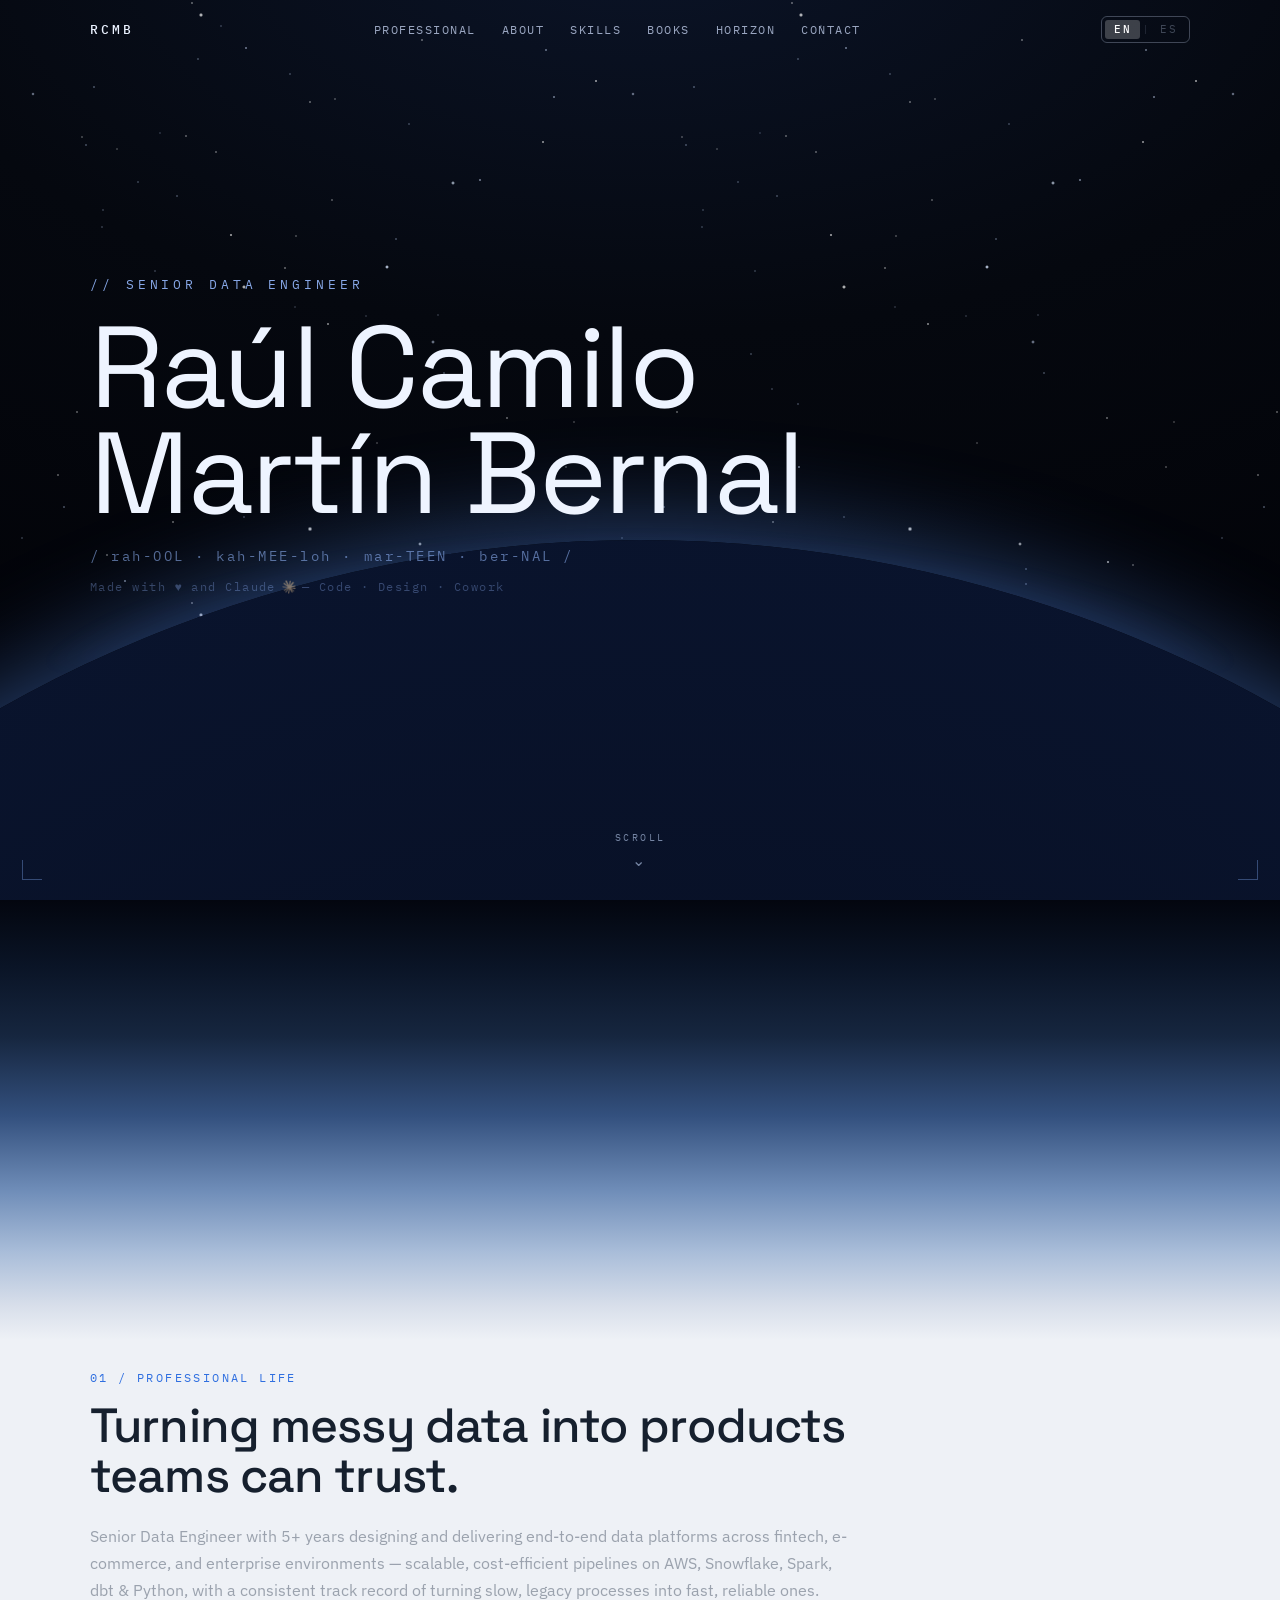
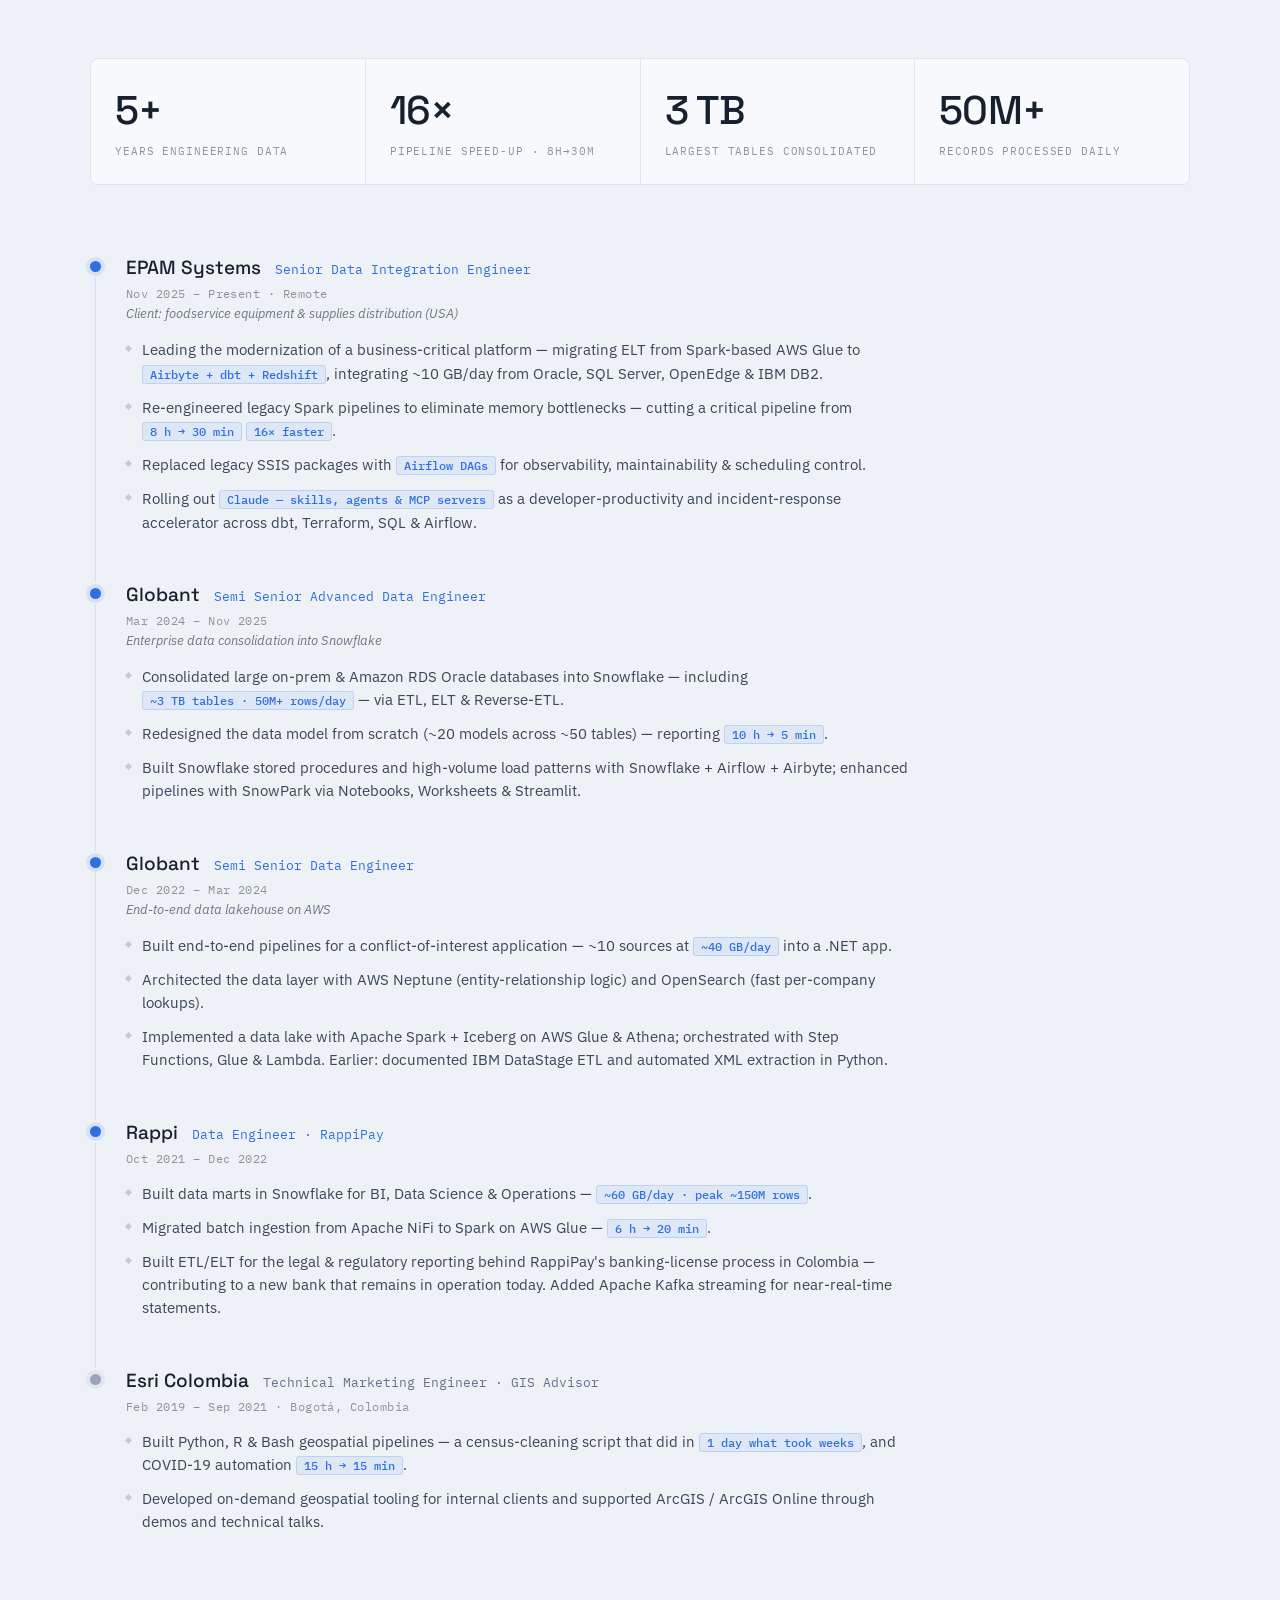
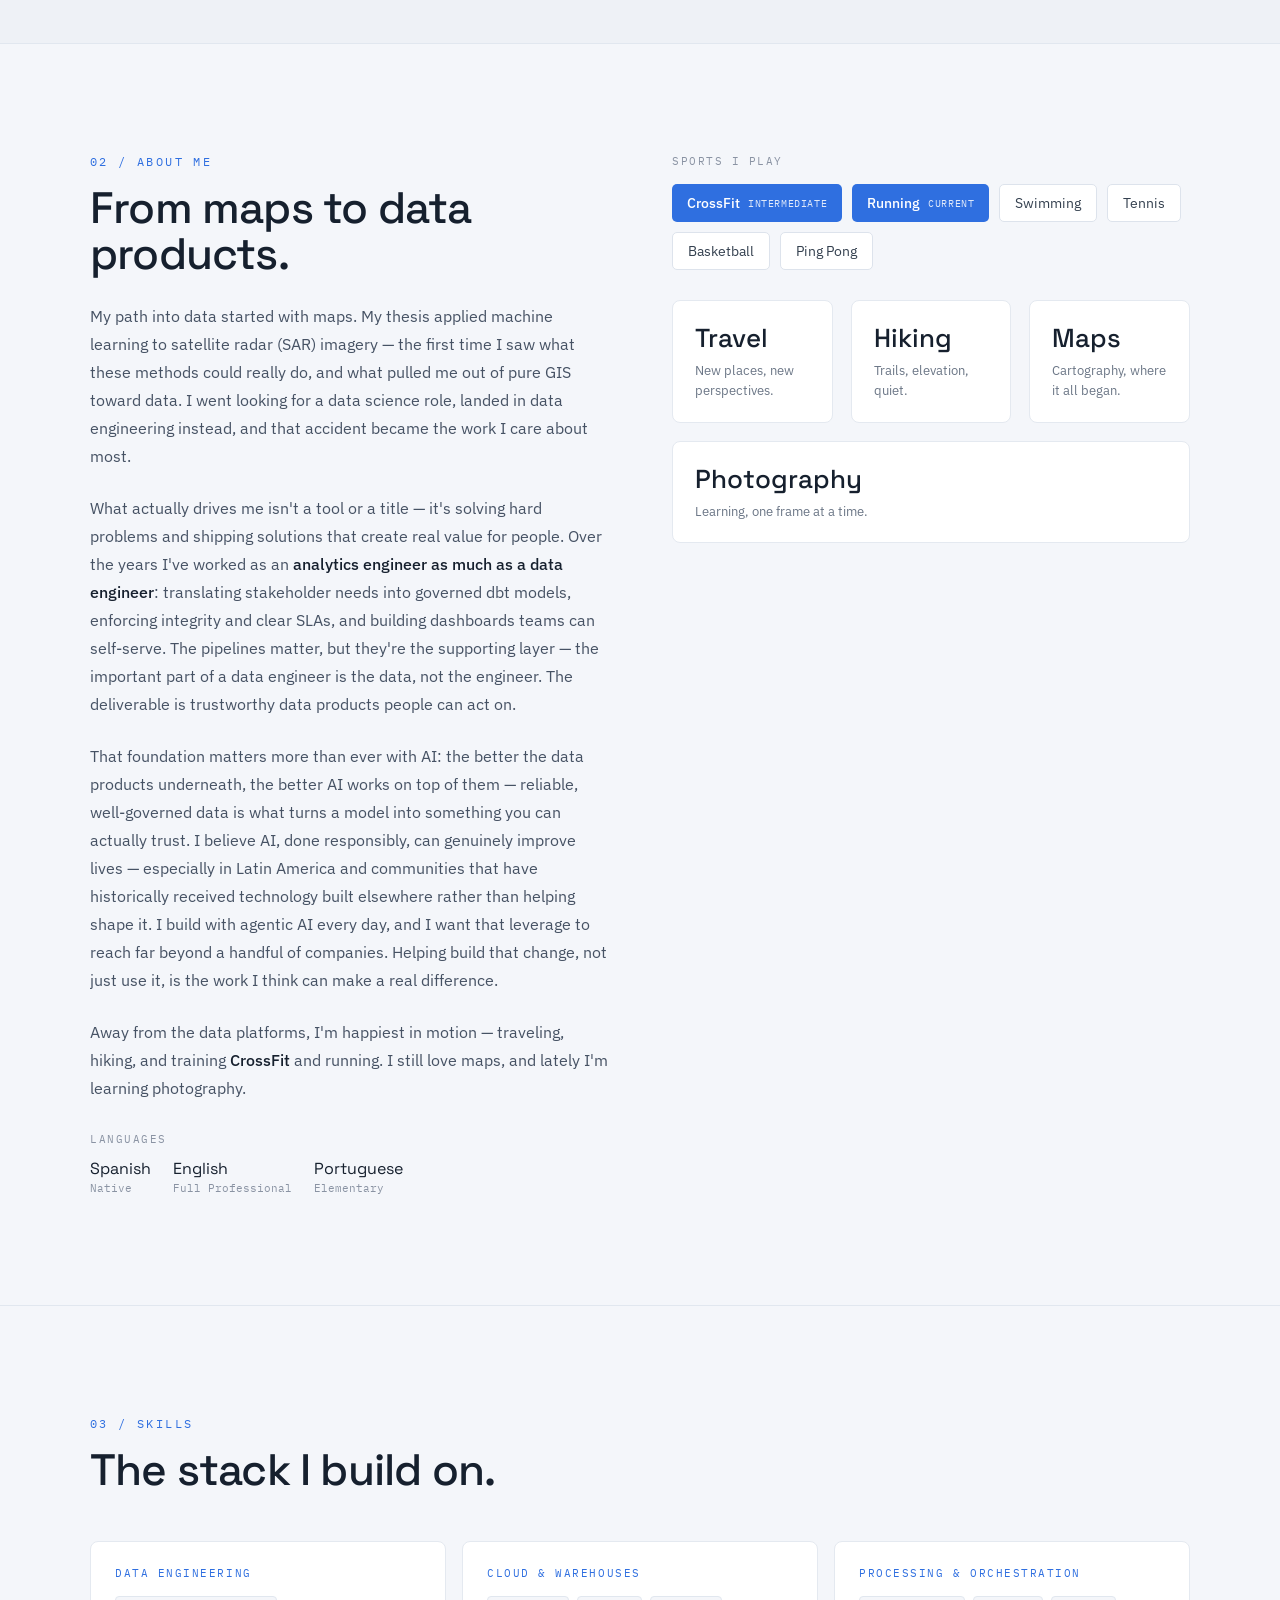
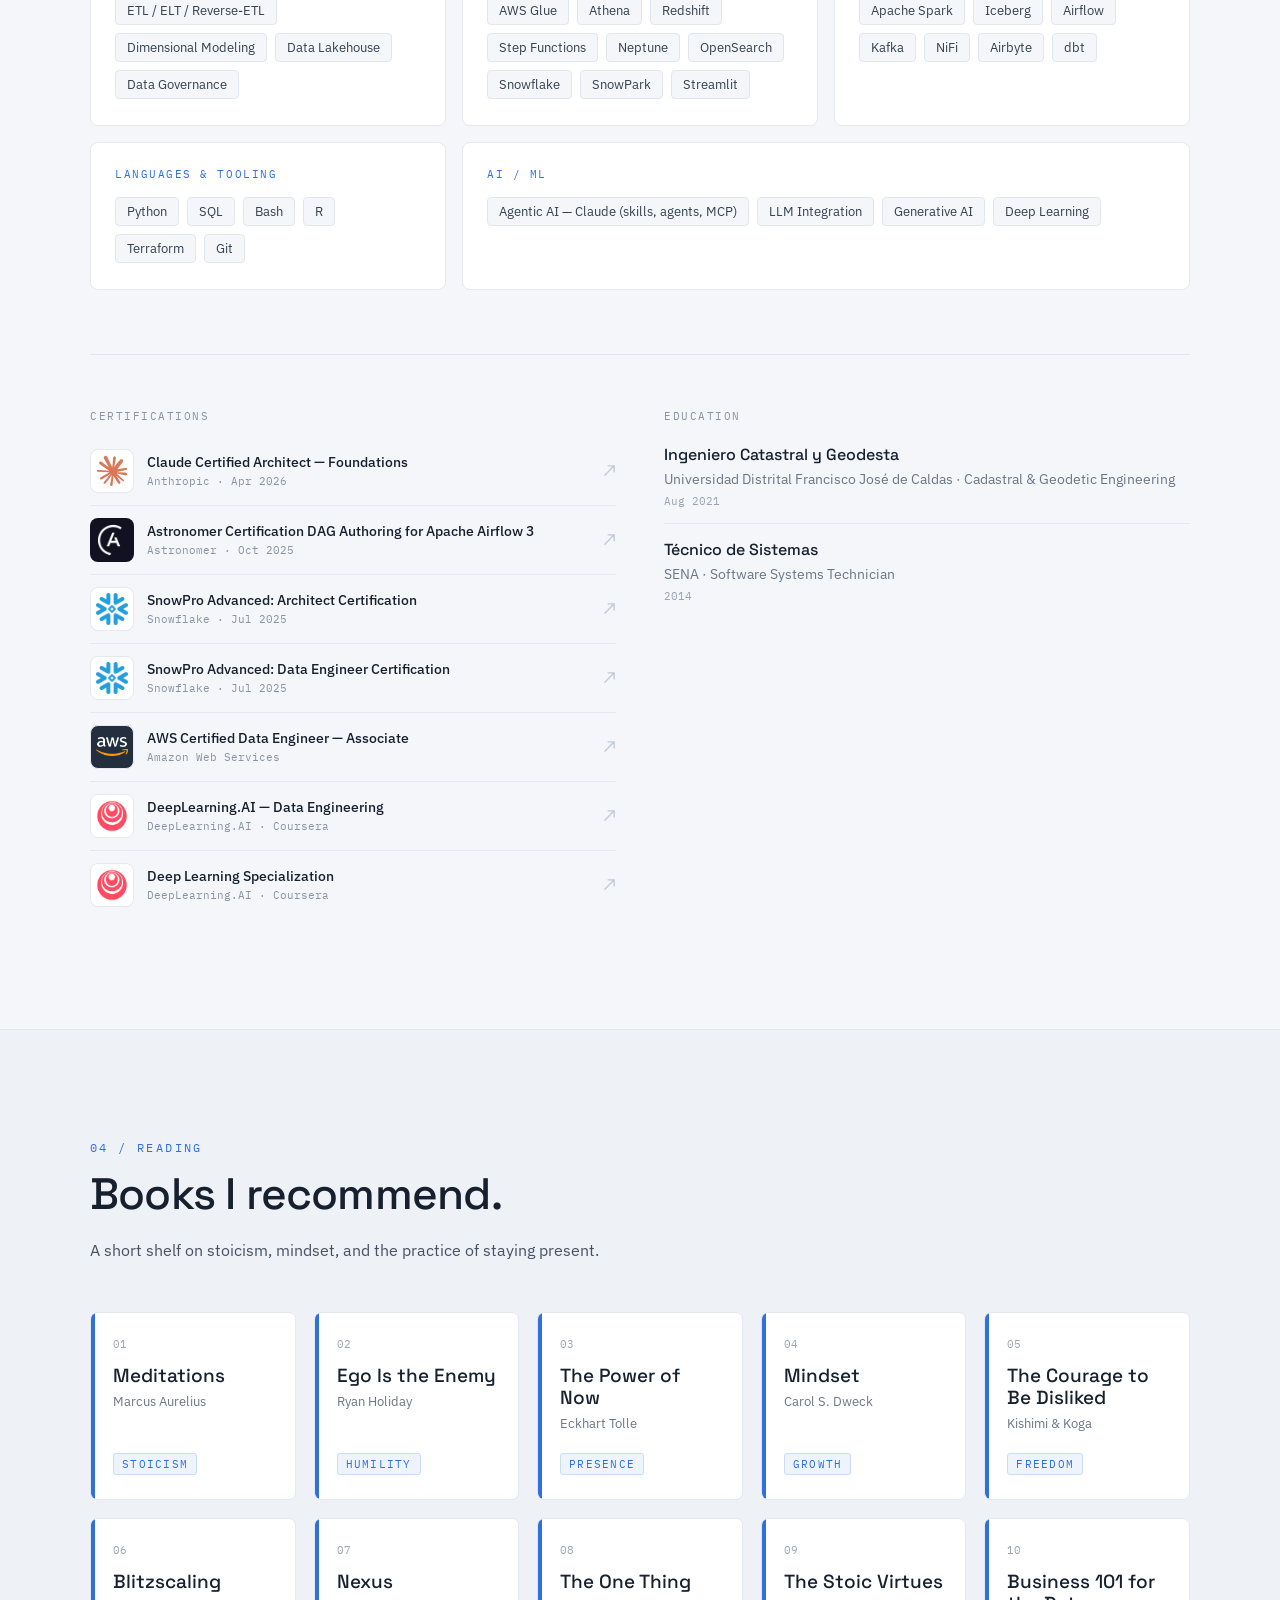
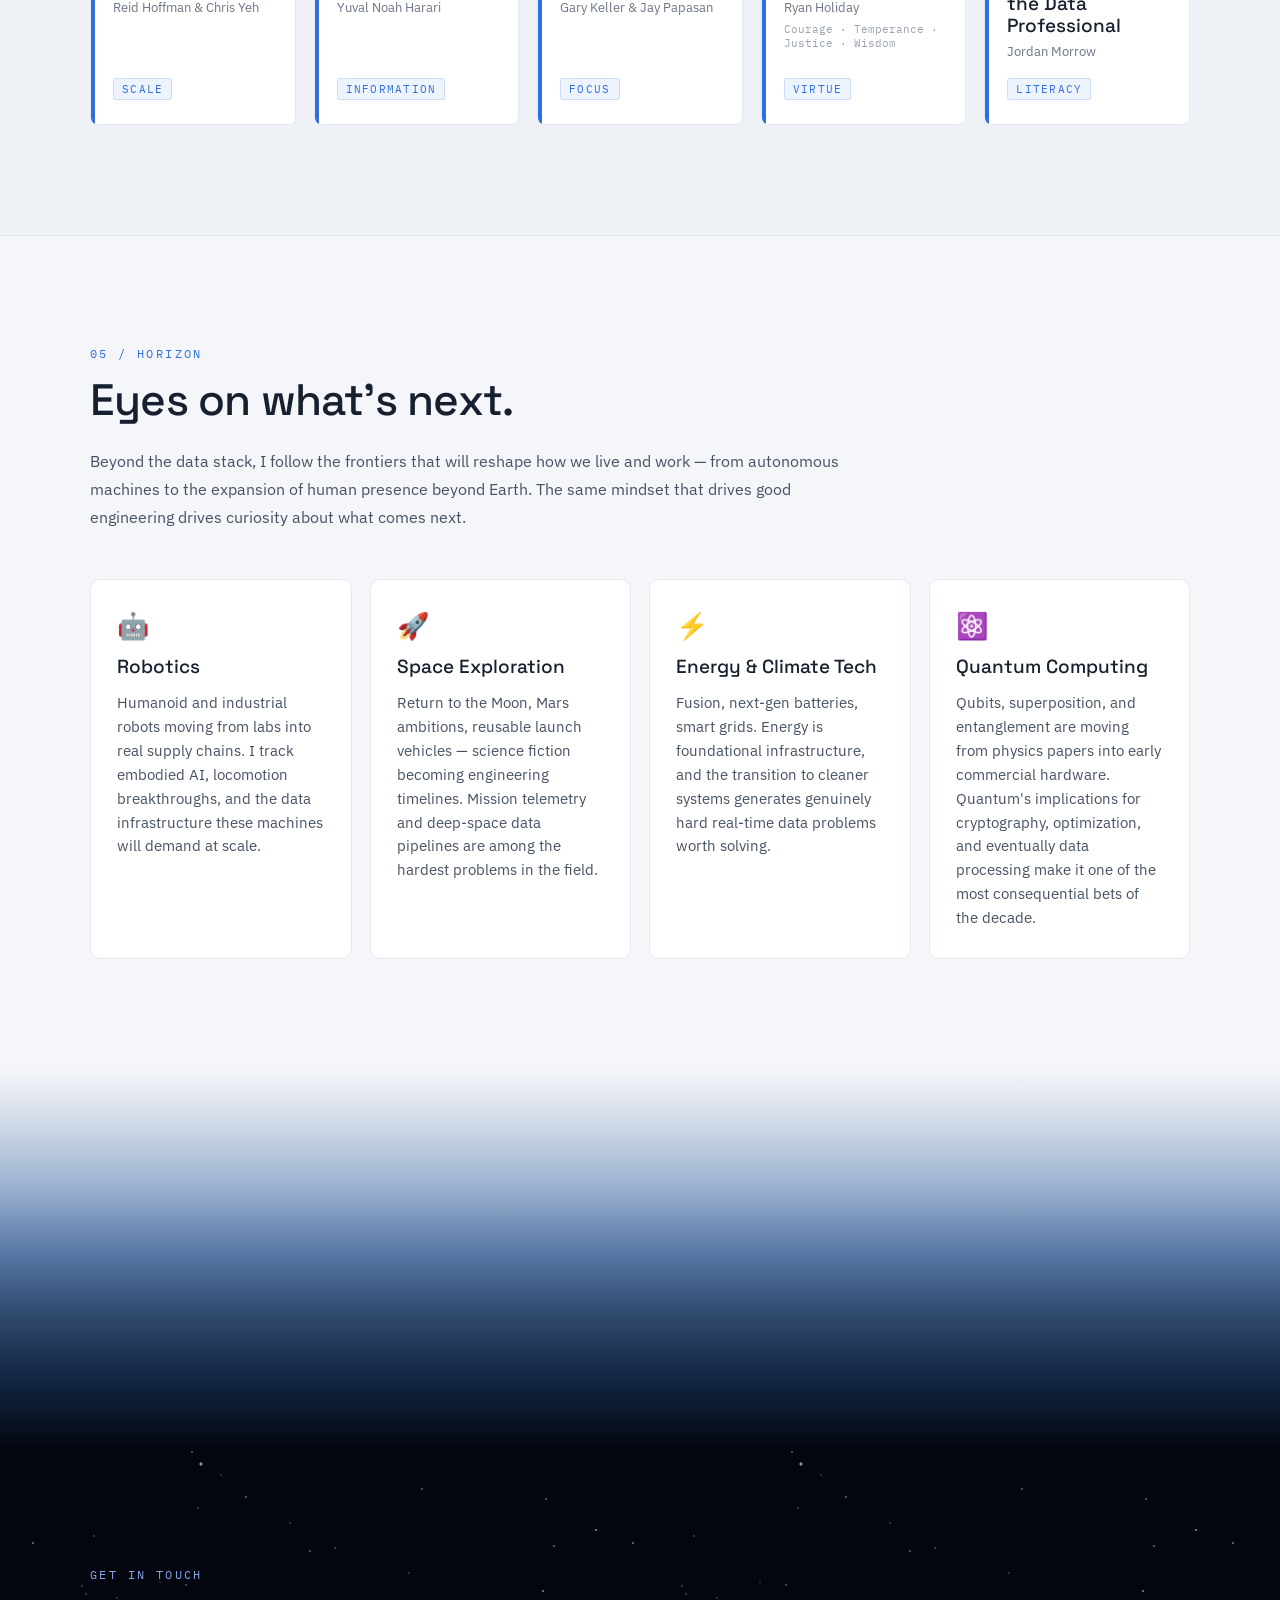
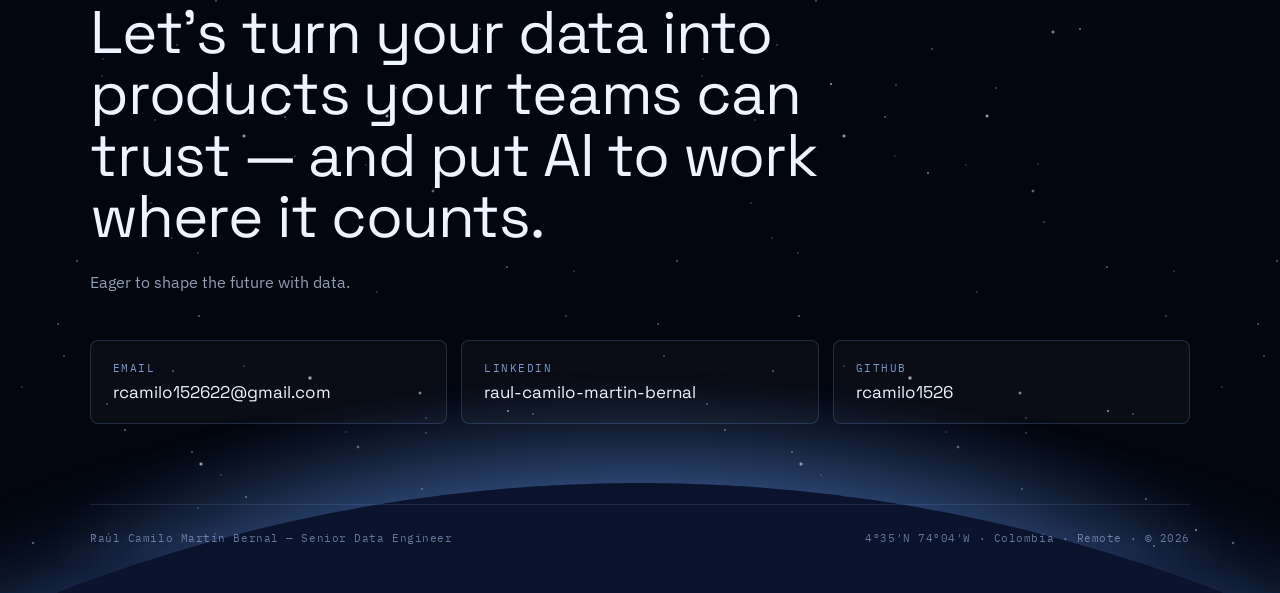
==== commit 32605572: "Update to be more me" ====
--- a/index.html
+++ b/index.html
@@ -13,19 +13,19 @@
 </head>
 <body>
 
-<header id="nav" style="position:fixed;top:0;left:0;right:0;z-index:50;transition:background .45s,box-shadow .45s,border-color .45s;border-bottom:1px solid transparent">
+<header id="nav">
   <div class="nav-inner">
-    <a href="#hero" data-nav="1" data-brand="1" style="font-family:'IBM Plex Mono',monospace;font-size:13px;font-weight:500;letter-spacing:.22em;color:#eaf1ff;text-decoration:none;transition:color .45s">RCMB</a>
+    <a href="#hero" data-nav="1" data-brand="1" class="nav-brand">RCMB</a>
     <button class="hamburger" id="hamburger" aria-label="Menu" aria-expanded="false">
       <span id="hb1"></span><span id="hb2"></span><span id="hb3"></span>
     </button>
     <nav class="nav-links" id="navLinks">
-      <a href="#professional" data-nav="1" data-i18n="nav.professional" style="color:rgba(210,225,255,.72);text-decoration:none;transition:color .45s">Professional</a>
-      <a href="#about" data-nav="1" data-i18n="nav.about" style="color:rgba(210,225,255,.72);text-decoration:none;transition:color .45s">About</a>
-      <a href="#skills" data-nav="1" data-i18n="nav.skills" style="color:rgba(210,225,255,.72);text-decoration:none;transition:color .45s">Skills</a>
-      <a href="#books" data-nav="1" data-i18n="nav.books" style="color:rgba(210,225,255,.72);text-decoration:none;transition:color .45s">Books</a>
-      <a href="#horizon" data-nav="1" data-i18n="nav.horizon" style="color:rgba(210,225,255,.72);text-decoration:none;transition:color .45s">Horizon</a>
-      <a href="#contact" data-nav="1" data-i18n="nav.contact" style="color:rgba(210,225,255,.72);text-decoration:none;transition:color .45s">Contact</a>
+      <a href="#professional" data-nav="1" data-i18n="nav.professional" class="nav-link">Professional</a>
+      <a href="#about" data-nav="1" data-i18n="nav.about" class="nav-link">About</a>
+      <a href="#skills" data-nav="1" data-i18n="nav.skills" class="nav-link">Skills</a>
+      <a href="#books" data-nav="1" data-i18n="nav.books" class="nav-link">Books</a>
+      <a href="#horizon" data-nav="1" data-i18n="nav.horizon" class="nav-link">Horizon</a>
+      <a href="#contact" data-nav="1" data-i18n="nav.contact" class="nav-link">Contact</a>
     </nav>
     <div id="langToggle" role="group" aria-label="Language">
       <button id="lt-en" class="lt-active" onclick="setLang('en')">EN</button>
@@ -36,136 +36,136 @@
 </header>
 
 <!-- ================= HERO ================= -->
-<section id="hero" style="position:relative;min-height:100vh;overflow:hidden;background:radial-gradient(120% 90% at 50% -8%, #0b1428 0%, #05080f 50%, #020308 100%)">
-  <div id="heroStars" style="position:absolute;inset:0;background-image:radial-gradient(1.0px 1.0px at 366px 316px, rgba(200,220,255,.5), transparent),radial-gradient(1.4px 1.4px at 310px 102px, rgba(255,255,255,.6), transparent),radial-gradient(1.4px 1.4px at 426px 584px, rgba(200,220,255,.5), transparent),radial-gradient(1.4px 1.4px at 173px 522px, rgba(255,255,255,.6), transparent),radial-gradient(1.3px 1.3px at 58px 475px, rgba(255,255,255,.6), transparent),radial-gradient(1.2px 1.2px at 138px 182px, rgba(200,220,255,.5), transparent),radial-gradient(1.2px 1.2px at 290px 74px, rgba(200,220,255,.5), transparent),radial-gradient(1.2px 1.2px at 244px 517px, rgba(200,220,255,.5), transparent),radial-gradient(1.2px 1.2px at 151px 354px, rgba(200,220,255,.5), transparent),radial-gradient(1.1px 1.1px at 22px 538px, rgba(200,220,255,.5), transparent),radial-gradient(1.5px 1.5px at 64px 507px, rgba(200,220,255,.5), transparent),radial-gradient(1.3px 1.3px at 77px 412px, rgba(255,255,255,.6), transparent),radial-gradient(1.3px 1.3px at 444px 373px, rgba(200,220,255,.5), transparent),radial-gradient(1.4px 1.4px at 507px 418px, rgba(255,255,255,.6), transparent),radial-gradient(1.4px 1.4px at 285px 268px, rgba(255,255,255,.6), transparent),radial-gradient(1.3px 1.3px at 216px 152px, rgba(255,255,255,.6), transparent),radial-gradient(1.0px 1.0px at 160px 133px, rgba(200,220,255,.5), transparent),radial-gradient(1.0px 1.0px at 574px 422px, rgba(255,255,255,.6), transparent),radial-gradient(1.2px 1.2px at 533px 565px, rgba(255,255,255,.6), transparent),radial-gradient(1.1px 1.1px at 335px 99px, rgba(255,255,255,.6), transparent),radial-gradient(1.1px 1.1px at 296px 236px, rgba(255,255,255,.6), transparent),radial-gradient(1.4px 1.4px at 86px 145px, rgba(200,220,255,.5), transparent),radial-gradient(1.4px 1.4px at 422px 40px, rgba(255,255,255,.6), transparent),radial-gradient(1.0px 1.0px at 438px 315px, rgba(200,220,255,.5), transparent),radial-gradient(1.4px 1.4px at 192px 3px, rgba(255,255,255,.6), transparent),radial-gradient(1.1px 1.1px at 103px 210px, rgba(200,220,255,.5), transparent),radial-gradient(1.5px 1.5px at 94px 87px, rgba(200,220,255,.5), transparent),radial-gradient(1.3px 1.3px at 177px 196px, rgba(200,220,255,.5), transparent),radial-gradient(1.1px 1.1px at 172px 389px, rgba(200,220,255,.5), transparent),radial-gradient(1.3px 1.3px at 198px 59px, rgba(200,220,255,.5), transparent),radial-gradient(1.1px 1.1px at 221px 26px, rgba(200,220,255,.5), transparent),radial-gradient(1.2px 1.2px at 198px 404px, rgba(200,220,255,.5), transparent),radial-gradient(1.2px 1.2px at 332px 200px, rgba(255,255,255,.6), transparent),radial-gradient(1.0px 1.0px at 117px 149px, rgba(255,255,255,.6), transparent),radial-gradient(1.2px 1.2px at 409px 124px, rgba(200,220,255,.5), transparent),radial-gradient(1.3px 1.3px at 186px 136px, rgba(255,255,255,.6), transparent),radial-gradient(1.3px 1.3px at 107px 555px, rgba(255,255,255,.6), transparent),radial-gradient(1.0px 1.0px at 295px 307px, rgba(200,220,255,.5), transparent),radial-gradient(1.1px 1.1px at 82px 137px, rgba(255,255,255,.6), transparent),radial-gradient(1.1px 1.1px at 566px 467px, rgba(255,255,255,.6), transparent),radial-gradient(1.4px 1.4px at 426px 569px, rgba(200,220,255,.5), transparent),radial-gradient(1.1px 1.1px at 155px 271px, rgba(200,220,255,.5), transparent),radial-gradient(1.0px 1.0px at 377px 443px, rgba(255,255,255,.6), transparent),radial-gradient(1.1px 1.1px at 102px 227px, rgba(200,220,255,.5), transparent),radial-gradient(1.4px 1.4px at 396px 239px, rgba(200,220,255,.5), transparent),radial-gradient(1.0px 1.0px at 346px 583px, rgba(200,220,255,.5), transparent),radial-gradient(1.9px 1.9px at 420px 544px, rgba(255,255,255,.9), transparent),radial-gradient(1.6px 1.6px at 231px 235px, rgba(255,255,255,.9), transparent),radial-gradient(1.6px 1.6px at 480px 180px, rgba(210,225,255,.75), transparent),radial-gradient(1.5px 1.5px at 554px 97px, rgba(210,225,255,.75), transparent),radial-gradient(1.4px 1.4px at 387px 267px, rgba(210,225,255,.75), transparent),radial-gradient(1.4px 1.4px at 199px 467px, rgba(210,225,255,.75), transparent),radial-gradient(1.9px 1.9px at 433px 342px, rgba(210,225,255,.75), transparent),radial-gradient(1.6px 1.6px at 508px 562px, rgba(255,255,255,.9), transparent),radial-gradient(1.4px 1.4px at 543px 142px, rgba(255,255,255,.9), transparent),radial-gradient(1.5px 1.5px at 246px 48px, rgba(210,225,255,.75), transparent),radial-gradient(1.3px 1.3px at 328px 324px, rgba(255,255,255,.9), transparent),radial-gradient(1.4px 1.4px at 546px 50px, rgba(210,225,255,.75), transparent),radial-gradient(1.5px 1.5px at 125px 581px, rgba(210,225,255,.75), transparent),radial-gradient(1.5px 1.5px at 596px 81px, rgba(255,255,255,.9), transparent),radial-gradient(1.8px 1.8px at 358px 598px, rgba(210,225,255,.75), transparent),radial-gradient(1.7px 1.7px at 33px 94px, rgba(210,225,255,.75), transparent),radial-gradient(2.4px 2.4px at 310px 529px, #ffffff, transparent),radial-gradient(2.2px 2.2px at 201px 15px, #ffffff, transparent),radial-gradient(2.1px 2.1px at 387px 267px, rgba(220,235,255,.95), transparent),radial-gradient(2.1px 2.1px at 244px 287px, #ffffff, transparent),radial-gradient(2.0px 2.0px at 453px 183px, rgba(220,235,255,.95), transparent);background-size:600px 600px;background-repeat:repeat;animation:twinkle 6s ease-in-out infinite;will-change:transform"></div>
-  <div style="position:absolute;left:-6%;right:-6%;top:calc(60vh - 54px);height:180px;background:radial-gradient(60% 130% at 50% 120%, rgba(120,175,255,.5),rgba(90,150,255,.12) 46%,transparent 72%);filter:blur(8px);pointer-events:none"></div>
-  <div id="heroEarth" style="position:absolute;width:2600px;height:2600px;left:50%;top:60vh;transform:translateX(-50%);border-radius:50%;background:radial-gradient(circle at 50% 50%, #060c1c 0%, #0a1530 86%, rgba(64,120,220,.45) 93%, rgba(150,200,255,.95) 97%, rgba(130,185,255,.4) 99.4%, rgba(130,185,255,0) 100%);box-shadow:0 -4px 100px 10px rgba(90,150,255,.4);will-change:transform"></div>
-  <div style="position:relative;z-index:2;max-width:1180px;margin:0 auto;padding:0 clamp(20px,5vw,40px);min-height:100vh;display:flex;flex-direction:column;color:#eaf1ff">
-    <div style="padding-top:110px"></div>
-    <div style="flex:1;display:flex;flex-direction:column;justify-content:center;padding-bottom:70px">
-      <div data-i18n="hero.label" style="font-family:'IBM Plex Mono',monospace;font-size:13px;letter-spacing:.3em;text-transform:uppercase;color:rgba(150,185,255,.9);margin-bottom:22px">// senior data engineer</div>
-      <h1 style="margin:0;font-family:'Space Grotesk',sans-serif;font-weight:400;font-size:clamp(54px,9vw,116px);line-height:.92;letter-spacing:-.02em;color:#eef4ff">Raúl Camilo<br>Martín Bernal</h1>
-      <div style="margin-top:20px;font-family:'IBM Plex Mono',monospace;font-size:clamp(11px,1.4vw,14px);letter-spacing:.18em;color:rgba(150,185,255,.55)">/ rah-OOL · kah-MEE-loh · mar-TEEN · ber-NAL /</div>
-      <div style="margin-top:14px;font-family:'IBM Plex Mono',monospace;font-size:clamp(10px,1.1vw,12px);letter-spacing:.12em;color:rgba(150,185,255,.32);display:flex;align-items:center;gap:6px">Made with ♥ and Claude<img src="images/anthropic.png" alt="Claude" width="14" height="14" style="display:inline-block;vertical-align:middle;border-radius:3px;opacity:.45;filter:brightness(1.8)"> — Code · Design · Cowork</div>
-    </div>
-    <div style="padding-bottom:30px;display:flex;justify-content:center">
-      <div style="font-family:'IBM Plex Mono',monospace;font-size:10px;letter-spacing:.25em;color:rgba(190,210,245,.6);text-align:center;animation:floaty 2.4s ease-in-out infinite">SCROLL<div style="margin-top:6px;font-size:16px">⌄</div></div>
+<section id="hero">
+  <div id="heroStars"></div>
+  <div class="hero-atmosphere"></div>
+  <div id="heroEarth"></div>
+  <div class="hero-content">
+    <div class="hero-spacer"></div>
+    <div class="hero-main">
+      <div data-i18n="hero.label" class="hero-label">// senior data engineer</div>
+      <h1 class="hero-h1">Raúl Camilo<br>Martín Bernal</h1>
+      <div class="hero-pronunciation">/ rah-OOL · kah-MEE-loh · mar-TEEN · ber-NAL /</div>
+      <div class="hero-made-with">Made with ♥ and Claude<img src="images/anthropic.png" alt="Claude" width="14" height="14"> — Code · Design · Cowork</div>
+    </div>
+    <div class="hero-scroll">
+      <div class="hero-scroll-text">SCROLL<div class="hero-scroll-arrow">⌄</div></div>
     </div>
   </div>
-  <div style="position:absolute;left:22px;bottom:20px;width:20px;height:20px;border-left:1px solid rgba(120,160,230,.4);border-bottom:1px solid rgba(120,160,230,.4);z-index:2"></div>
-  <div style="position:absolute;right:22px;bottom:20px;width:20px;height:20px;border-right:1px solid rgba(120,160,230,.4);border-bottom:1px solid rgba(120,160,230,.4);z-index:2"></div>
+  <div class="hero-corner-bl"></div>
+  <div class="hero-corner-br"></div>
 </section>
 
 <!-- rise into daylight -->
-<div aria-hidden="true" style="height:440px;background:linear-gradient(180deg,#03060f 0%,#0a1426 15%,#16263f 31%,#33507e 49%,#6f8db8 66%,#a9bdd9 80%,#d7deea 92%,#eef1f6 100%)"></div>
-
-<main style="background:#eef1f6;color:#16202e">
+<div aria-hidden="true" class="day-rise"></div>
+
+<main>
 
   <!-- ============ PROFESSIONAL ============ -->
-  <section id="professional" style="scroll-margin-top:80px;max-width:1180px;margin:0 auto;padding:30px 40px 110px">
-    <div data-reveal style="opacity:0;transform:translateY(26px);transition:opacity .8s cubic-bezier(.2,.7,.2,1),transform .8s cubic-bezier(.2,.7,.2,1)">
-      <div data-i18n="pro.label" style="font-family:'IBM Plex Mono',monospace;font-size:12px;letter-spacing:.2em;text-transform:uppercase;color:#2f6fe0;margin-bottom:16px">01 / Professional life</div>
-      <h2 data-i18n="pro.h2" style="margin:0;font-family:'Space Grotesk',sans-serif;font-weight:500;font-size:clamp(30px,4.4vw,48px);line-height:1.04;letter-spacing:-.018em;max-width:820px">From legacy bottlenecks to platforms that move in minutes.</h2>
-      <p data-i18n="pro.desc" style="margin:22px 0 0;max-width:760px;font-size:16px;line-height:1.7;color:#48536580">Senior Data Engineer with 5+ years designing and delivering end-to-end data platforms across fintech, e-commerce, and enterprise environments — scalable, cost-efficient pipelines on AWS, Snowflake, Spark, dbt &amp; Python, with a consistent track record of turning slow, legacy processes into fast, reliable ones.</p>
+  <section id="professional">
+    <div data-reveal>
+      <div data-i18n="pro.label" class="section-label">01 / Professional life</div>
+      <h2 data-i18n="pro.h2" class="pro-h2">Turning messy data into products teams can trust.</h2>
+      <p data-i18n="pro.desc" class="pro-desc">Senior Data Engineer with 5+ years designing and delivering end-to-end data platforms across fintech, e-commerce, and enterprise environments — scalable, cost-efficient pipelines on AWS, Snowflake, Spark, dbt &amp; Python, with a consistent track record of turning slow, legacy processes into fast, reliable ones.</p>
     </div>
 
     <!-- stats -->
-    <div data-reveal class="stats-grid" style="opacity:0;transform:translateY(26px);transition:opacity .8s cubic-bezier(.2,.7,.2,1) .08s,transform .8s cubic-bezier(.2,.7,.2,1) .08s">
-      <div style="background:#f7f9fc;padding:26px 24px">
-        <div style="font-family:'Space Grotesk',sans-serif;font-weight:500;font-size:40px;letter-spacing:-.02em;color:#16202e">5+</div>
-        <div data-i18n="stat.years" style="font-family:'IBM Plex Mono',monospace;font-size:11px;letter-spacing:.08em;text-transform:uppercase;color:#8a93a3;margin-top:8px">Years engineering data</div>
-      </div>
-      <div style="background:#f7f9fc;padding:26px 24px">
-        <div style="font-family:'Space Grotesk',sans-serif;font-weight:500;font-size:40px;letter-spacing:-.02em;color:#16202e">16×</div>
-        <div data-i18n="stat.speed" style="font-family:'IBM Plex Mono',monospace;font-size:11px;letter-spacing:.08em;text-transform:uppercase;color:#8a93a3;margin-top:8px">Pipeline speed-up · 8h→30m</div>
-      </div>
-      <div style="background:#f7f9fc;padding:26px 24px">
-        <div style="font-family:'Space Grotesk',sans-serif;font-weight:500;font-size:40px;letter-spacing:-.02em;color:#16202e">3 TB</div>
-        <div data-i18n="stat.tables" style="font-family:'IBM Plex Mono',monospace;font-size:11px;letter-spacing:.08em;text-transform:uppercase;color:#8a93a3;margin-top:8px">Largest tables consolidated</div>
-      </div>
-      <div style="background:#f7f9fc;padding:26px 24px">
-        <div style="font-family:'Space Grotesk',sans-serif;font-weight:500;font-size:40px;letter-spacing:-.02em;color:#16202e">50M+</div>
-        <div data-i18n="stat.records" style="font-family:'IBM Plex Mono',monospace;font-size:11px;letter-spacing:.08em;text-transform:uppercase;color:#8a93a3;margin-top:8px">Records processed daily</div>
+    <div data-reveal data-delay="0.08" class="stats-grid">
+      <div class="stat-cell">
+        <div class="stat-value">5+</div>
+        <div data-i18n="stat.years" class="stat-label">Years engineering data</div>
+      </div>
+      <div class="stat-cell">
+        <div class="stat-value">16×</div>
+        <div data-i18n="stat.speed" class="stat-label">Pipeline speed-up · 8h→30m</div>
+      </div>
+      <div class="stat-cell">
+        <div class="stat-value">3 TB</div>
+        <div data-i18n="stat.tables" class="stat-label">Largest tables consolidated</div>
+      </div>
+      <div class="stat-cell">
+        <div class="stat-value">50M+</div>
+        <div data-i18n="stat.records" class="stat-label">Records processed daily</div>
       </div>
     </div>
 
     <!-- timeline -->
-    <div style="max-width:820px">
-
-      <div data-reveal style="opacity:0;transform:translateY(26px);transition:opacity .8s cubic-bezier(.2,.7,.2,1),transform .8s cubic-bezier(.2,.7,.2,1);position:relative;padding-left:36px;padding-bottom:48px">
-        <div style="position:absolute;left:0;top:6px;width:11px;height:11px;border-radius:50%;background:#2f6fe0;box-shadow:0 0 0 4px rgba(47,111,224,.12)"></div>
-        <div style="position:absolute;left:5px;top:22px;bottom:0;width:1px;background:#d9dfe8"></div>
-        <div style="display:flex;flex-wrap:wrap;align-items:baseline;gap:6px 14px;margin-bottom:6px">
-          <span style="font-family:'Space Grotesk',sans-serif;font-weight:500;font-size:19px;color:#16202e">EPAM Systems</span>
-          <span style="font-family:'IBM Plex Mono',monospace;font-size:12.5px;color:#2f6fe0">Senior Data Integration Engineer</span>
-        </div>
-        <div data-i18n="epam.date" style="font-family:'IBM Plex Mono',monospace;font-size:11.5px;letter-spacing:.04em;color:#8a93a3;margin-bottom:4px">Nov 2025 – Present · Remote</div>
-        <div data-i18n="epam.client" style="font-size:13px;color:#6b7686;font-style:italic;margin-bottom:16px">Client: foodservice equipment &amp; supplies distribution (USA)</div>
-        <div style="display:flex;flex-direction:column;gap:11px">
-          <div style="display:flex;gap:11px;align-items:flex-start"><span style="margin-top:8px;width:5px;height:5px;flex:0 0 5px;background:#c2cad6;transform:rotate(45deg)"></span><p data-i18n-html="epam.b1" style="margin:0;font-size:14.5px;line-height:1.6;color:#3a4759">Leading the modernization of a business-critical platform — migrating ELT from Spark-based AWS Glue to <span style="font-family:'IBM Plex Mono',monospace;font-size:12px;font-weight:500;color:#2f6fe0;background:rgba(47,111,224,.08);border:1px solid rgba(47,111,224,.18);border-radius:3px;padding:1px 7px;white-space:nowrap">Airbyte + dbt + Redshift</span>, integrating ~10 GB/day from Oracle, SQL Server, OpenEdge &amp; IBM DB2.</p></div>
-          <div style="display:flex;gap:11px;align-items:flex-start"><span style="margin-top:8px;width:5px;height:5px;flex:0 0 5px;background:#c2cad6;transform:rotate(45deg)"></span><p data-i18n-html="epam.b2" style="margin:0;font-size:14.5px;line-height:1.6;color:#3a4759">Re-engineered legacy Spark pipelines to eliminate memory bottlenecks — cutting a critical pipeline from <span style="font-family:'IBM Plex Mono',monospace;font-size:12px;font-weight:500;color:#2f6fe0;background:rgba(47,111,224,.08);border:1px solid rgba(47,111,224,.18);border-radius:3px;padding:1px 7px;white-space:nowrap">8 h → 30 min</span> <span style="font-family:'IBM Plex Mono',monospace;font-size:12px;font-weight:500;color:#2f6fe0;background:rgba(47,111,224,.08);border:1px solid rgba(47,111,224,.18);border-radius:3px;padding:1px 7px;white-space:nowrap">16× faster</span>.</p></div>
-          <div style="display:flex;gap:11px;align-items:flex-start"><span style="margin-top:8px;width:5px;height:5px;flex:0 0 5px;background:#c2cad6;transform:rotate(45deg)"></span><p data-i18n-html="epam.b3" style="margin:0;font-size:14.5px;line-height:1.6;color:#3a4759">Replaced legacy SSIS packages with <span style="font-family:'IBM Plex Mono',monospace;font-size:12px;font-weight:500;color:#2f6fe0;background:rgba(47,111,224,.08);border:1px solid rgba(47,111,224,.18);border-radius:3px;padding:1px 7px;white-space:nowrap">Airflow DAGs</span> for observability, maintainability &amp; scheduling control.</p></div>
-          <div style="display:flex;gap:11px;align-items:flex-start"><span style="margin-top:8px;width:5px;height:5px;flex:0 0 5px;background:#c2cad6;transform:rotate(45deg)"></span><p data-i18n-html="epam.b4" style="margin:0;font-size:14.5px;line-height:1.6;color:#3a4759">Rolling out <span style="font-family:'IBM Plex Mono',monospace;font-size:12px;font-weight:500;color:#2f6fe0;background:rgba(47,111,224,.08);border:1px solid rgba(47,111,224,.18);border-radius:3px;padding:1px 7px;white-space:nowrap">Claude — skills, agents &amp; MCP servers</span> as a developer-productivity and incident-response accelerator across dbt, Terraform, SQL &amp; Airflow.</p></div>
-        </div>
-      </div>
-
-      <div data-reveal style="opacity:0;transform:translateY(26px);transition:opacity .8s cubic-bezier(.2,.7,.2,1),transform .8s cubic-bezier(.2,.7,.2,1);position:relative;padding-left:36px;padding-bottom:48px">
-        <div style="position:absolute;left:0;top:6px;width:11px;height:11px;border-radius:50%;background:#2f6fe0;box-shadow:0 0 0 4px rgba(47,111,224,.12)"></div>
-        <div style="position:absolute;left:5px;top:22px;bottom:0;width:1px;background:#d9dfe8"></div>
-        <div style="display:flex;flex-wrap:wrap;align-items:baseline;gap:6px 14px;margin-bottom:6px">
-          <span style="font-family:'Space Grotesk',sans-serif;font-weight:500;font-size:19px;color:#16202e">Globant</span>
-          <span style="font-family:'IBM Plex Mono',monospace;font-size:12.5px;color:#2f6fe0">Semi Senior Advanced Data Engineer</span>
-        </div>
-        <div style="font-family:'IBM Plex Mono',monospace;font-size:11.5px;letter-spacing:.04em;color:#8a93a3;margin-bottom:4px">Mar 2024 – Nov 2025</div>
-        <div data-i18n="glob1.client" style="font-size:13px;color:#6b7686;font-style:italic;margin-bottom:16px">Enterprise data consolidation into Snowflake</div>
-        <div style="display:flex;flex-direction:column;gap:11px">
-          <div style="display:flex;gap:11px;align-items:flex-start"><span style="margin-top:8px;width:5px;height:5px;flex:0 0 5px;background:#c2cad6;transform:rotate(45deg)"></span><p data-i18n-html="glob1.b1" style="margin:0;font-size:14.5px;line-height:1.6;color:#3a4759">Consolidated large on-prem &amp; Amazon RDS Oracle databases into Snowflake — including <span style="font-family:'IBM Plex Mono',monospace;font-size:12px;font-weight:500;color:#2f6fe0;background:rgba(47,111,224,.08);border:1px solid rgba(47,111,224,.18);border-radius:3px;padding:1px 7px;white-space:nowrap">~3 TB tables · 50M+ rows/day</span> — via ETL, ELT &amp; Reverse-ETL.</p></div>
-          <div style="display:flex;gap:11px;align-items:flex-start"><span style="margin-top:8px;width:5px;height:5px;flex:0 0 5px;background:#c2cad6;transform:rotate(45deg)"></span><p data-i18n-html="glob1.b2" style="margin:0;font-size:14.5px;line-height:1.6;color:#3a4759">Redesigned the data model from scratch (~20 models across ~50 tables) — reporting <span style="font-family:'IBM Plex Mono',monospace;font-size:12px;font-weight:500;color:#2f6fe0;background:rgba(47,111,224,.08);border:1px solid rgba(47,111,224,.18);border-radius:3px;padding:1px 7px;white-space:nowrap">10 h → 5 min</span>.</p></div>
-          <div style="display:flex;gap:11px;align-items:flex-start"><span style="margin-top:8px;width:5px;height:5px;flex:0 0 5px;background:#c2cad6;transform:rotate(45deg)"></span><p data-i18n="glob1.b3" style="margin:0;font-size:14.5px;line-height:1.6;color:#3a4759">Built Snowflake stored procedures and high-volume load patterns with Snowflake + Airflow + Airbyte; enhanced pipelines with SnowPark via Notebooks, Worksheets &amp; Streamlit.</p></div>
-        </div>
-      </div>
-
-      <div data-reveal style="opacity:0;transform:translateY(26px);transition:opacity .8s cubic-bezier(.2,.7,.2,1),transform .8s cubic-bezier(.2,.7,.2,1);position:relative;padding-left:36px;padding-bottom:48px">
-        <div style="position:absolute;left:0;top:6px;width:11px;height:11px;border-radius:50%;background:#2f6fe0;box-shadow:0 0 0 4px rgba(47,111,224,.12)"></div>
-        <div style="position:absolute;left:5px;top:22px;bottom:0;width:1px;background:#d9dfe8"></div>
-        <div style="display:flex;flex-wrap:wrap;align-items:baseline;gap:6px 14px;margin-bottom:6px">
-          <span style="font-family:'Space Grotesk',sans-serif;font-weight:500;font-size:19px;color:#16202e">Globant</span>
-          <span style="font-family:'IBM Plex Mono',monospace;font-size:12.5px;color:#2f6fe0">Semi Senior Data Engineer</span>
-        </div>
-        <div style="font-family:'IBM Plex Mono',monospace;font-size:11.5px;letter-spacing:.04em;color:#8a93a3;margin-bottom:4px">Dec 2022 – Mar 2024</div>
-        <div data-i18n="glob2.client" style="font-size:13px;color:#6b7686;font-style:italic;margin-bottom:16px">End-to-end data lakehouse on AWS</div>
-        <div style="display:flex;flex-direction:column;gap:11px">
-          <div style="display:flex;gap:11px;align-items:flex-start"><span style="margin-top:8px;width:5px;height:5px;flex:0 0 5px;background:#c2cad6;transform:rotate(45deg)"></span><p data-i18n-html="glob2.b1" style="margin:0;font-size:14.5px;line-height:1.6;color:#3a4759">Built end-to-end pipelines for a conflict-of-interest application — ~10 sources at <span style="font-family:'IBM Plex Mono',monospace;font-size:12px;font-weight:500;color:#2f6fe0;background:rgba(47,111,224,.08);border:1px solid rgba(47,111,224,.18);border-radius:3px;padding:1px 7px;white-space:nowrap">~40 GB/day</span> into a .NET app.</p></div>
-          <div style="display:flex;gap:11px;align-items:flex-start"><span style="margin-top:8px;width:5px;height:5px;flex:0 0 5px;background:#c2cad6;transform:rotate(45deg)"></span><p data-i18n="glob2.b2" style="margin:0;font-size:14.5px;line-height:1.6;color:#3a4759">Architected the data layer with AWS Neptune (entity-relationship logic) and OpenSearch (fast per-company lookups).</p></div>
-          <div style="display:flex;gap:11px;align-items:flex-start"><span style="margin-top:8px;width:5px;height:5px;flex:0 0 5px;background:#c2cad6;transform:rotate(45deg)"></span><p data-i18n="glob2.b3" style="margin:0;font-size:14.5px;line-height:1.6;color:#3a4759">Implemented a data lake with Apache Spark + Iceberg on AWS Glue &amp; Athena; orchestrated with Step Functions, Glue &amp; Lambda. Earlier: documented IBM DataStage ETL and automated XML extraction in Python.</p></div>
-        </div>
-      </div>
-
-      <div data-reveal style="opacity:0;transform:translateY(26px);transition:opacity .8s cubic-bezier(.2,.7,.2,1),transform .8s cubic-bezier(.2,.7,.2,1);position:relative;padding-left:36px;padding-bottom:48px">
-        <div style="position:absolute;left:0;top:6px;width:11px;height:11px;border-radius:50%;background:#2f6fe0;box-shadow:0 0 0 4px rgba(47,111,224,.12)"></div>
-        <div style="position:absolute;left:5px;top:22px;bottom:0;width:1px;background:#d9dfe8"></div>
-        <div style="display:flex;flex-wrap:wrap;align-items:baseline;gap:6px 14px;margin-bottom:6px">
-          <span style="font-family:'Space Grotesk',sans-serif;font-weight:500;font-size:19px;color:#16202e">Rappi</span>
-          <span style="font-family:'IBM Plex Mono',monospace;font-size:12.5px;color:#2f6fe0">Data Engineer · RappiPay</span>
-        </div>
-        <div style="font-family:'IBM Plex Mono',monospace;font-size:11.5px;letter-spacing:.04em;color:#8a93a3;margin-bottom:16px">Oct 2021 – Dec 2022</div>
-        <div style="display:flex;flex-direction:column;gap:11px">
-          <div style="display:flex;gap:11px;align-items:flex-start"><span style="margin-top:8px;width:5px;height:5px;flex:0 0 5px;background:#c2cad6;transform:rotate(45deg)"></span><p data-i18n-html="rappi.b1" style="margin:0;font-size:14.5px;line-height:1.6;color:#3a4759">Built data marts in Snowflake for BI, Data Science &amp; Operations — <span style="font-family:'IBM Plex Mono',monospace;font-size:12px;font-weight:500;color:#2f6fe0;background:rgba(47,111,224,.08);border:1px solid rgba(47,111,224,.18);border-radius:3px;padding:1px 7px;white-space:nowrap">~60 GB/day · peak ~150M rows</span>.</p></div>
-          <div style="display:flex;gap:11px;align-items:flex-start"><span style="margin-top:8px;width:5px;height:5px;flex:0 0 5px;background:#c2cad6;transform:rotate(45deg)"></span><p data-i18n-html="rappi.b2" style="margin:0;font-size:14.5px;line-height:1.6;color:#3a4759">Migrated batch ingestion from Apache NiFi to Spark on AWS Glue — <span style="font-family:'IBM Plex Mono',monospace;font-size:12px;font-weight:500;color:#2f6fe0;background:rgba(47,111,224,.08);border:1px solid rgba(47,111,224,.18);border-radius:3px;padding:1px 7px;white-space:nowrap">6 h → 20 min</span>.</p></div>
-          <div style="display:flex;gap:11px;align-items:flex-start"><span style="margin-top:8px;width:5px;height:5px;flex:0 0 5px;background:#c2cad6;transform:rotate(45deg)"></span><p data-i18n="rappi.b3" style="margin:0;font-size:14.5px;line-height:1.6;color:#3a4759">Built ETL/ELT for the legal &amp; regulatory reporting behind RappiPay's banking-license process in Colombia — contributing to a new bank that remains in operation today. Added Apache Kafka streaming for near-real-time statements.</p></div>
-        </div>
-      </div>
-
-      <div data-reveal style="opacity:0;transform:translateY(26px);transition:opacity .8s cubic-bezier(.2,.7,.2,1),transform .8s cubic-bezier(.2,.7,.2,1);position:relative;padding-left:36px">
-        <div style="position:absolute;left:0;top:6px;width:11px;height:11px;border-radius:50%;background:#9aa6b8;box-shadow:0 0 0 4px rgba(154,166,184,.14)"></div>
-        <div style="display:flex;flex-wrap:wrap;align-items:baseline;gap:6px 14px;margin-bottom:6px">
-          <span style="font-family:'Space Grotesk',sans-serif;font-weight:500;font-size:19px;color:#16202e">Esri Colombia</span>
-          <span style="font-family:'IBM Plex Mono',monospace;font-size:12.5px;color:#647187">Technical Marketing Engineer · GIS Advisor</span>
-        </div>
-        <div style="font-family:'IBM Plex Mono',monospace;font-size:11.5px;letter-spacing:.04em;color:#8a93a3;margin-bottom:16px">Feb 2019 – Sep 2021 · Bogotá, Colombia</div>
-        <div style="display:flex;flex-direction:column;gap:11px">
-          <div style="display:flex;gap:11px;align-items:flex-start"><span style="margin-top:8px;width:5px;height:5px;flex:0 0 5px;background:#c2cad6;transform:rotate(45deg)"></span><p data-i18n-html="esri.b1" style="margin:0;font-size:14.5px;line-height:1.6;color:#3a4759">Built Python, R &amp; Bash geospatial pipelines — a census-cleaning script that did in <span style="font-family:'IBM Plex Mono',monospace;font-size:12px;font-weight:500;color:#2f6fe0;background:rgba(47,111,224,.08);border:1px solid rgba(47,111,224,.18);border-radius:3px;padding:1px 7px;white-space:nowrap">1 day what took weeks</span>, and COVID-19 automation <span style="font-family:'IBM Plex Mono',monospace;font-size:12px;font-weight:500;color:#2f6fe0;background:rgba(47,111,224,.08);border:1px solid rgba(47,111,224,.18);border-radius:3px;padding:1px 7px;white-space:nowrap">15 h → 15 min</span>.</p></div>
-          <div style="display:flex;gap:11px;align-items:flex-start"><span style="margin-top:8px;width:5px;height:5px;flex:0 0 5px;background:#c2cad6;transform:rotate(45deg)"></span><p data-i18n="esri.b2" style="margin:0;font-size:14.5px;line-height:1.6;color:#3a4759">Developed on-demand geospatial tooling for internal clients and supported ArcGIS / ArcGIS Online through demos and technical talks.</p></div>
+    <div class="timeline-wrap">
+
+      <div data-reveal class="timeline-item">
+        <div class="timeline-dot"></div>
+        <div class="timeline-line"></div>
+        <div class="timeline-header">
+          <span class="timeline-company">EPAM Systems</span>
+          <span class="timeline-role">Senior Data Integration Engineer</span>
+        </div>
+        <div data-i18n="epam.date" class="timeline-date">Nov 2025 – Present · Remote</div>
+        <div data-i18n="epam.client" class="timeline-client">Client: foodservice equipment &amp; supplies distribution (USA)</div>
+        <div class="timeline-bullets">
+          <div class="timeline-bullet"><span class="timeline-diamond"></span><p data-i18n-html="epam.b1" class="timeline-p">Leading the modernization of a business-critical platform — migrating ELT from Spark-based AWS Glue to <span style="font-family:'IBM Plex Mono',monospace;font-size:12px;font-weight:500;color:#2f6fe0;background:rgba(47,111,224,.08);border:1px solid rgba(47,111,224,.18);border-radius:3px;padding:1px 7px;white-space:nowrap">Airbyte + dbt + Redshift</span>, integrating ~10 GB/day from Oracle, SQL Server, OpenEdge &amp; IBM DB2.</p></div>
+          <div class="timeline-bullet"><span class="timeline-diamond"></span><p data-i18n-html="epam.b2" class="timeline-p">Re-engineered legacy Spark pipelines to eliminate memory bottlenecks — cutting a critical pipeline from <span style="font-family:'IBM Plex Mono',monospace;font-size:12px;font-weight:500;color:#2f6fe0;background:rgba(47,111,224,.08);border:1px solid rgba(47,111,224,.18);border-radius:3px;padding:1px 7px;white-space:nowrap">8 h → 30 min</span> <span style="font-family:'IBM Plex Mono',monospace;font-size:12px;font-weight:500;color:#2f6fe0;background:rgba(47,111,224,.08);border:1px solid rgba(47,111,224,.18);border-radius:3px;padding:1px 7px;white-space:nowrap">16× faster</span>.</p></div>
+          <div class="timeline-bullet"><span class="timeline-diamond"></span><p data-i18n-html="epam.b3" class="timeline-p">Replaced legacy SSIS packages with <span style="font-family:'IBM Plex Mono',monospace;font-size:12px;font-weight:500;color:#2f6fe0;background:rgba(47,111,224,.08);border:1px solid rgba(47,111,224,.18);border-radius:3px;padding:1px 7px;white-space:nowrap">Airflow DAGs</span> for observability, maintainability &amp; scheduling control.</p></div>
+          <div class="timeline-bullet"><span class="timeline-diamond"></span><p data-i18n-html="epam.b4" class="timeline-p">Rolling out <span style="font-family:'IBM Plex Mono',monospace;font-size:12px;font-weight:500;color:#2f6fe0;background:rgba(47,111,224,.08);border:1px solid rgba(47,111,224,.18);border-radius:3px;padding:1px 7px;white-space:nowrap">Claude — skills, agents &amp; MCP servers</span> as a developer-productivity and incident-response accelerator across dbt, Terraform, SQL &amp; Airflow.</p></div>
+        </div>
+      </div>
+
+      <div data-reveal class="timeline-item">
+        <div class="timeline-dot"></div>
+        <div class="timeline-line"></div>
+        <div class="timeline-header">
+          <span class="timeline-company">Globant</span>
+          <span class="timeline-role">Semi Senior Advanced Data Engineer</span>
+        </div>
+        <div class="timeline-date">Mar 2024 – Nov 2025</div>
+        <div data-i18n="glob1.client" class="timeline-client">Enterprise data consolidation into Snowflake</div>
+        <div class="timeline-bullets">
+          <div class="timeline-bullet"><span class="timeline-diamond"></span><p data-i18n-html="glob1.b1" class="timeline-p">Consolidated large on-prem &amp; Amazon RDS Oracle databases into Snowflake — including <span style="font-family:'IBM Plex Mono',monospace;font-size:12px;font-weight:500;color:#2f6fe0;background:rgba(47,111,224,.08);border:1px solid rgba(47,111,224,.18);border-radius:3px;padding:1px 7px;white-space:nowrap">~3 TB tables · 50M+ rows/day</span> — via ETL, ELT &amp; Reverse-ETL.</p></div>
+          <div class="timeline-bullet"><span class="timeline-diamond"></span><p data-i18n-html="glob1.b2" class="timeline-p">Redesigned the data model from scratch (~20 models across ~50 tables) — reporting <span style="font-family:'IBM Plex Mono',monospace;font-size:12px;font-weight:500;color:#2f6fe0;background:rgba(47,111,224,.08);border:1px solid rgba(47,111,224,.18);border-radius:3px;padding:1px 7px;white-space:nowrap">10 h → 5 min</span>.</p></div>
+          <div class="timeline-bullet"><span class="timeline-diamond"></span><p data-i18n="glob1.b3" class="timeline-p">Built Snowflake stored procedures and high-volume load patterns with Snowflake + Airflow + Airbyte; enhanced pipelines with SnowPark via Notebooks, Worksheets &amp; Streamlit.</p></div>
+        </div>
+      </div>
+
+      <div data-reveal class="timeline-item">
+        <div class="timeline-dot"></div>
+        <div class="timeline-line"></div>
+        <div class="timeline-header">
+          <span class="timeline-company">Globant</span>
+          <span class="timeline-role">Semi Senior Data Engineer</span>
+        </div>
+        <div class="timeline-date">Dec 2022 – Mar 2024</div>
+        <div data-i18n="glob2.client" class="timeline-client">End-to-end data lakehouse on AWS</div>
+        <div class="timeline-bullets">
+          <div class="timeline-bullet"><span class="timeline-diamond"></span><p data-i18n-html="glob2.b1" class="timeline-p">Built end-to-end pipelines for a conflict-of-interest application — ~10 sources at <span style="font-family:'IBM Plex Mono',monospace;font-size:12px;font-weight:500;color:#2f6fe0;background:rgba(47,111,224,.08);border:1px solid rgba(47,111,224,.18);border-radius:3px;padding:1px 7px;white-space:nowrap">~40 GB/day</span> into a .NET app.</p></div>
+          <div class="timeline-bullet"><span class="timeline-diamond"></span><p data-i18n="glob2.b2" class="timeline-p">Architected the data layer with AWS Neptune (entity-relationship logic) and OpenSearch (fast per-company lookups).</p></div>
+          <div class="timeline-bullet"><span class="timeline-diamond"></span><p data-i18n="glob2.b3" class="timeline-p">Implemented a data lake with Apache Spark + Iceberg on AWS Glue &amp; Athena; orchestrated with Step Functions, Glue &amp; Lambda. Earlier: documented IBM DataStage ETL and automated XML extraction in Python.</p></div>
+        </div>
+      </div>
+
+      <div data-reveal class="timeline-item">
+        <div class="timeline-dot"></div>
+        <div class="timeline-line"></div>
+        <div class="timeline-header">
+          <span class="timeline-company">Rappi</span>
+          <span class="timeline-role">Data Engineer · RappiPay</span>
+        </div>
+        <div class="timeline-date-b16">Oct 2021 – Dec 2022</div>
+        <div class="timeline-bullets">
+          <div class="timeline-bullet"><span class="timeline-diamond"></span><p data-i18n-html="rappi.b1" class="timeline-p">Built data marts in Snowflake for BI, Data Science &amp; Operations — <span style="font-family:'IBM Plex Mono',monospace;font-size:12px;font-weight:500;color:#2f6fe0;background:rgba(47,111,224,.08);border:1px solid rgba(47,111,224,.18);border-radius:3px;padding:1px 7px;white-space:nowrap">~60 GB/day · peak ~150M rows</span>.</p></div>
+          <div class="timeline-bullet"><span class="timeline-diamond"></span><p data-i18n-html="rappi.b2" class="timeline-p">Migrated batch ingestion from Apache NiFi to Spark on AWS Glue — <span style="font-family:'IBM Plex Mono',monospace;font-size:12px;font-weight:500;color:#2f6fe0;background:rgba(47,111,224,.08);border:1px solid rgba(47,111,224,.18);border-radius:3px;padding:1px 7px;white-space:nowrap">6 h → 20 min</span>.</p></div>
+          <div class="timeline-bullet"><span class="timeline-diamond"></span><p data-i18n="rappi.b3" class="timeline-p">Built ETL/ELT for the legal &amp; regulatory reporting behind RappiPay's banking-license process in Colombia — contributing to a new bank that remains in operation today. Added Apache Kafka streaming for near-real-time statements.</p></div>
+        </div>
+      </div>
+
+      <div data-reveal class="timeline-item-last">
+        <div class="timeline-dot-muted"></div>
+        <div class="timeline-header">
+          <span class="timeline-company">Esri Colombia</span>
+          <span class="timeline-role-muted">Technical Marketing Engineer · GIS Advisor</span>
+        </div>
+        <div class="timeline-date-b16">Feb 2019 – Sep 2021 · Bogotá, Colombia</div>
+        <div class="timeline-bullets">
+          <div class="timeline-bullet"><span class="timeline-diamond"></span><p data-i18n-html="esri.b1" class="timeline-p">Built Python, R &amp; Bash geospatial pipelines — a census-cleaning script that did in <span style="font-family:'IBM Plex Mono',monospace;font-size:12px;font-weight:500;color:#2f6fe0;background:rgba(47,111,224,.08);border:1px solid rgba(47,111,224,.18);border-radius:3px;padding:1px 7px;white-space:nowrap">1 day what took weeks</span>, and COVID-19 automation <span style="font-family:'IBM Plex Mono',monospace;font-size:12px;font-weight:500;color:#2f6fe0;background:rgba(47,111,224,.08);border:1px solid rgba(47,111,224,.18);border-radius:3px;padding:1px 7px;white-space:nowrap">15 h → 15 min</span>.</p></div>
+          <div class="timeline-bullet"><span class="timeline-diamond"></span><p data-i18n="esri.b2" class="timeline-p">Developed on-demand geospatial tooling for internal clients and supported ArcGIS / ArcGIS Online through demos and technical talks.</p></div>
         </div>
       </div>
 
@@ -173,39 +173,50 @@
   </section>
 
   <!-- ============ ABOUT ============ -->
-  <section id="about" style="scroll-margin-top:80px;border-top:1px solid #e1e7ef;background:#f4f6fa">
+  <section id="about" class="section-alt">
     <div class="section-inner">
-      <div data-reveal class="about-grid" style="opacity:0;transform:translateY(26px);transition:opacity .8s cubic-bezier(.2,.7,.2,1),transform .8s cubic-bezier(.2,.7,.2,1)">
+      <div data-reveal class="about-grid">
         <div>
-          <div data-i18n="about.label" style="font-family:'IBM Plex Mono',monospace;font-size:12px;letter-spacing:.2em;text-transform:uppercase;color:#2f6fe0;margin-bottom:16px">02 / About me</div>
-          <h2 data-i18n="about.h2" style="margin:0;font-family:'Space Grotesk',sans-serif;font-weight:500;font-size:clamp(28px,3.8vw,44px);line-height:1.05;letter-spacing:-.018em">Beyond the pipelines.</h2>
-          <p data-i18n-html="about.desc" style="margin:24px 0 0;font-size:16px;line-height:1.75;color:#465264">Away from the data platforms, I'm happiest in motion — traveling to new places, hiking trails, and playing sport. I currently train <strong style="color:#16202e;font-weight:500">CrossFit at an intermediate level</strong> and run regularly. Sport keeps the same discipline I bring to engineering: show up, measure, improve.</p>
-          <div data-i18n="about.lang" style="margin-top:30px;font-family:'IBM Plex Mono',monospace;font-size:11px;letter-spacing:.14em;text-transform:uppercase;color:#8a93a3;margin-bottom:12px">Languages</div>
-          <div style="display:flex;flex-wrap:wrap;gap:22px">
-            <div><div style="font-family:'Space Grotesk',sans-serif;font-size:16px;color:#16202e">Spanish</div><div data-i18n="about.lang.native" style="font-family:'IBM Plex Mono',monospace;font-size:11px;color:#8a93a3;margin-top:2px">Native</div></div>
-            <div><div style="font-family:'Space Grotesk',sans-serif;font-size:16px;color:#16202e">English</div><div data-i18n="about.lang.fullpro" style="font-family:'IBM Plex Mono',monospace;font-size:11px;color:#8a93a3;margin-top:2px">Full Professional</div></div>
-            <div><div style="font-family:'Space Grotesk',sans-serif;font-size:16px;color:#16202e">Portuguese</div><div data-i18n="about.lang.elem" style="font-family:'IBM Plex Mono',monospace;font-size:11px;color:#8a93a3;margin-top:2px">Elementary</div></div>
+          <div data-i18n="about.label" class="section-label">02 / About me</div>
+          <h2 data-i18n="about.h2" class="section-h2">From maps to data products.</h2>
+          <p data-i18n-html="about.desc" class="about-desc-p">My path into data started with maps. My thesis applied machine learning to satellite radar (SAR) imagery — the first time I saw what these methods could really do, and what pulled me out of pure GIS toward data. I went looking for a data science role, landed in data engineering instead, and that accident became the work I care about most.</p>
+          <p data-i18n-html="about.desc2" class="about-desc-p">What actually drives me isn't a tool or a title — it's solving hard problems and shipping solutions that create real value for people. Over the years I've worked as an <strong style="color:#16202e;font-weight:500">analytics engineer as much as a data engineer</strong>: translating stakeholder needs into governed dbt models, enforcing integrity and clear SLAs, and building dashboards teams can self-serve. The pipelines matter, but they're the supporting layer — the important part of a data engineer is the data, not the engineer. The deliverable is trustworthy data products people can act on.</p>
+          <p data-i18n-html="about.desc3" class="about-desc-p">That foundation matters more than ever with AI: the better the data products underneath, the better AI works on top of them — reliable, well-governed data is what turns a model into something you can actually trust. I believe AI, done responsibly, can genuinely improve lives — especially in Latin America and communities that have historically received technology built elsewhere rather than helping shape it. I build with agentic AI every day, and I want that leverage to reach far beyond a handful of companies. Helping build that change, not just use it, is the work I think can make a real difference.</p>
+          <p data-i18n-html="about.desc4" class="about-desc-p">Away from the data platforms, I'm happiest in motion — traveling, hiking, and training <strong style="color:#16202e;font-weight:500">CrossFit</strong> and running. I still love maps, and lately I'm learning photography.</p>
+          <div data-i18n="about.lang" class="about-lang-hdr">Languages</div>
+          <div class="about-lang-list">
+            <div><div class="about-lang-name">Spanish</div><div data-i18n="about.lang.native" class="about-lang-level">Native</div></div>
+            <div><div class="about-lang-name">English</div><div data-i18n="about.lang.fullpro" class="about-lang-level">Full Professional</div></div>
+            <div><div class="about-lang-name">Portuguese</div><div data-i18n="about.lang.elem" class="about-lang-level">Elementary</div></div>
           </div>
         </div>
         <div>
-          <div data-i18n="about.sports" style="font-family:'IBM Plex Mono',monospace;font-size:11px;letter-spacing:.14em;text-transform:uppercase;color:#8a93a3;margin-bottom:16px">Sports I play</div>
-          <div style="display:flex;flex-wrap:wrap;gap:10px">
-            <span style="display:inline-flex;align-items:center;gap:8px;font-family:'IBM Plex Sans',sans-serif;font-size:14px;font-weight:500;color:#fff;background:#2f6fe0;border-radius:5px;padding:9px 15px">CrossFit <span data-i18n="about.intermediate" style="font-family:'IBM Plex Mono',monospace;font-size:10px;font-weight:400;opacity:.85;letter-spacing:.06em">INTERMEDIATE</span></span>
-            <span style="display:inline-flex;align-items:center;gap:8px;font-family:'IBM Plex Sans',sans-serif;font-size:14px;font-weight:500;color:#fff;background:#2f6fe0;border-radius:5px;padding:9px 15px">Running <span data-i18n="about.current" style="font-family:'IBM Plex Mono',monospace;font-size:10px;font-weight:400;opacity:.85;letter-spacing:.06em">CURRENT</span></span>
-            <span data-i18n="sport.swim" style="font-family:'IBM Plex Sans',sans-serif;font-size:14px;color:#34404f;background:#fff;border:1px solid #dde3ec;border-radius:5px;padding:9px 15px">Swimming</span>
-            <span data-i18n="sport.tennis" style="font-family:'IBM Plex Sans',sans-serif;font-size:14px;color:#34404f;background:#fff;border:1px solid #dde3ec;border-radius:5px;padding:9px 15px">Tennis</span>
-            <span data-i18n="sport.basketball" style="font-family:'IBM Plex Sans',sans-serif;font-size:14px;color:#34404f;background:#fff;border:1px solid #dde3ec;border-radius:5px;padding:9px 15px">Basketball</span>
-            <span data-i18n="sport.pingpong" style="font-family:'IBM Plex Sans',sans-serif;font-size:14px;color:#34404f;background:#fff;border:1px solid #dde3ec;border-radius:5px;padding:9px 15px">Ping Pong</span>
-          </div>
-          <div style="margin-top:30px;display:flex;gap:18px;flex-wrap:wrap">
-            <div style="flex:1;min-width:150px;background:#fff;border:1px solid #e4e9f0;border-radius:8px;padding:20px 22px">
-              <div data-i18n="about.travel" style="font-family:'Space Grotesk',sans-serif;font-weight:500;font-size:26px;color:#16202e">Travel</div>
-              <div data-i18n="about.travel.desc" style="font-size:13px;color:#6b7686;margin-top:6px;line-height:1.55">New places, new perspectives.</div>
+          <div data-i18n="about.sports" class="about-sports-hdr">Sports I play</div>
+          <div class="about-sports-list">
+            <span class="sport-active">CrossFit <span data-i18n="about.intermediate" class="sport-active-sub">INTERMEDIATE</span></span>
+            <span class="sport-active">Running <span data-i18n="about.current" class="sport-active-sub">CURRENT</span></span>
+            <span data-i18n="sport.swim" class="sport-inactive">Swimming</span>
+            <span data-i18n="sport.tennis" class="sport-inactive">Tennis</span>
+            <span data-i18n="sport.basketball" class="sport-inactive">Basketball</span>
+            <span data-i18n="sport.pingpong" class="sport-inactive">Ping Pong</span>
+          </div>
+          <div class="about-hobbies">
+            <div class="about-hobby-card">
+              <div data-i18n="about.travel" class="about-hobby-title">Travel</div>
+              <div data-i18n="about.travel.desc" class="about-hobby-desc">New places, new perspectives.</div>
             </div>
-            <div style="flex:1;min-width:150px;background:#fff;border:1px solid #e4e9f0;border-radius:8px;padding:20px 22px">
-              <div data-i18n="about.hiking" style="font-family:'Space Grotesk',sans-serif;font-weight:500;font-size:26px;color:#16202e">Hiking</div>
-              <div data-i18n="about.hiking.desc" style="font-size:13px;color:#6b7686;margin-top:6px;line-height:1.55">Trails, elevation, quiet.</div>
+            <div class="about-hobby-card">
+              <div data-i18n="about.hiking" class="about-hobby-title">Hiking</div>
+              <div data-i18n="about.hiking.desc" class="about-hobby-desc">Trails, elevation, quiet.</div>
             </div>
+            <div class="about-hobby-card">
+              <div data-i18n="about.maps" class="about-hobby-title">Maps</div>
+              <div data-i18n="about.maps.desc" class="about-hobby-desc">Cartography, where it all began.</div>
+            </div>
+            <div class="about-hobby-card">
+              <div data-i18n="about.photo" class="about-hobby-title">Photography</div>
+              <div data-i18n="about.photo.desc" class="about-hobby-desc">Learning, one frame at a time.</div>
+            </div>
           </div>
         </div>
       </div>
@@ -213,159 +224,159 @@
   </section>
 
   <!-- ============ SKILLS ============ -->
-  <section id="skills" style="scroll-margin-top:80px;border-top:1px solid #e1e7ef;background:#f4f6fa">
+  <section id="skills" class="section-alt">
     <div class="section-inner">
-      <div data-reveal style="opacity:0;transform:translateY(26px);transition:opacity .8s cubic-bezier(.2,.7,.2,1),transform .8s cubic-bezier(.2,.7,.2,1);margin-bottom:48px">
-        <div data-i18n="skills.label" style="font-family:'IBM Plex Mono',monospace;font-size:12px;letter-spacing:.2em;text-transform:uppercase;color:#2f6fe0;margin-bottom:16px">03 / Skills</div>
-        <h2 data-i18n="skills.h2" style="margin:0;font-family:'Space Grotesk',sans-serif;font-weight:500;font-size:clamp(28px,3.8vw,44px);line-height:1.05;letter-spacing:-.018em">The stack I build on.</h2>
-      </div>
-      <div data-reveal class="skills-grid" style="opacity:0;transform:translateY(26px);transition:opacity .8s cubic-bezier(.2,.7,.2,1) .06s,transform .8s cubic-bezier(.2,.7,.2,1) .06s">
-        <div style="background:#fff;border:1px solid #e4e9f0;border-radius:8px;padding:24px 24px 26px">
-          <div data-i18n="skill.de" style="font-family:'IBM Plex Mono',monospace;font-size:11px;letter-spacing:.14em;text-transform:uppercase;color:#2f6fe0;margin-bottom:16px">Data Engineering</div>
-          <div style="display:flex;flex-wrap:wrap;gap:8px">
-            <span style="font-size:13px;color:#34404f;background:#f4f6fa;border:1px solid #e1e7ef;border-radius:4px;padding:5px 11px">ETL / ELT / Reverse-ETL</span>
-            <span style="font-size:13px;color:#34404f;background:#f4f6fa;border:1px solid #e1e7ef;border-radius:4px;padding:5px 11px">Dimensional Modeling</span>
-            <span style="font-size:13px;color:#34404f;background:#f4f6fa;border:1px solid #e1e7ef;border-radius:4px;padding:5px 11px">Data Lakehouse</span>
-            <span style="font-size:13px;color:#34404f;background:#f4f6fa;border:1px solid #e1e7ef;border-radius:4px;padding:5px 11px">Data Governance</span>
-          </div>
-        </div>
-        <div style="background:#fff;border:1px solid #e4e9f0;border-radius:8px;padding:24px 24px 26px">
-          <div data-i18n="skill.cloud" style="font-family:'IBM Plex Mono',monospace;font-size:11px;letter-spacing:.14em;text-transform:uppercase;color:#2f6fe0;margin-bottom:16px">Cloud &amp; Warehouses</div>
-          <div style="display:flex;flex-wrap:wrap;gap:8px">
-            <span style="font-size:13px;color:#34404f;background:#f4f6fa;border:1px solid #e1e7ef;border-radius:4px;padding:5px 11px">AWS Glue</span>
-            <span style="font-size:13px;color:#34404f;background:#f4f6fa;border:1px solid #e1e7ef;border-radius:4px;padding:5px 11px">Athena</span>
-            <span style="font-size:13px;color:#34404f;background:#f4f6fa;border:1px solid #e1e7ef;border-radius:4px;padding:5px 11px">Redshift</span>
-            <span style="font-size:13px;color:#34404f;background:#f4f6fa;border:1px solid #e1e7ef;border-radius:4px;padding:5px 11px">Step Functions</span>
-            <span style="font-size:13px;color:#34404f;background:#f4f6fa;border:1px solid #e1e7ef;border-radius:4px;padding:5px 11px">Neptune</span>
-            <span style="font-size:13px;color:#34404f;background:#f4f6fa;border:1px solid #e1e7ef;border-radius:4px;padding:5px 11px">OpenSearch</span>
-            <span style="font-size:13px;color:#34404f;background:#f4f6fa;border:1px solid #e1e7ef;border-radius:4px;padding:5px 11px">Snowflake</span>
-            <span style="font-size:13px;color:#34404f;background:#f4f6fa;border:1px solid #e1e7ef;border-radius:4px;padding:5px 11px">SnowPark</span>
-            <span style="font-size:13px;color:#34404f;background:#f4f6fa;border:1px solid #e1e7ef;border-radius:4px;padding:5px 11px">Streamlit</span>
-          </div>
-        </div>
-        <div style="background:#fff;border:1px solid #e4e9f0;border-radius:8px;padding:24px 24px 26px">
-          <div data-i18n="skill.proc" style="font-family:'IBM Plex Mono',monospace;font-size:11px;letter-spacing:.14em;text-transform:uppercase;color:#2f6fe0;margin-bottom:16px">Processing &amp; Orchestration</div>
-          <div style="display:flex;flex-wrap:wrap;gap:8px">
-            <span style="font-size:13px;color:#34404f;background:#f4f6fa;border:1px solid #e1e7ef;border-radius:4px;padding:5px 11px">Apache Spark</span>
-            <span style="font-size:13px;color:#34404f;background:#f4f6fa;border:1px solid #e1e7ef;border-radius:4px;padding:5px 11px">Iceberg</span>
-            <span style="font-size:13px;color:#34404f;background:#f4f6fa;border:1px solid #e1e7ef;border-radius:4px;padding:5px 11px">Airflow</span>
-            <span style="font-size:13px;color:#34404f;background:#f4f6fa;border:1px solid #e1e7ef;border-radius:4px;padding:5px 11px">Kafka</span>
-            <span style="font-size:13px;color:#34404f;background:#f4f6fa;border:1px solid #e1e7ef;border-radius:4px;padding:5px 11px">NiFi</span>
-            <span style="font-size:13px;color:#34404f;background:#f4f6fa;border:1px solid #e1e7ef;border-radius:4px;padding:5px 11px">Airbyte</span>
-            <span style="font-size:13px;color:#34404f;background:#f4f6fa;border:1px solid #e1e7ef;border-radius:4px;padding:5px 11px">dbt</span>
-          </div>
-        </div>
-        <div style="background:#fff;border:1px solid #e4e9f0;border-radius:8px;padding:24px 24px 26px">
-          <div data-i18n="skill.langs" style="font-family:'IBM Plex Mono',monospace;font-size:11px;letter-spacing:.14em;text-transform:uppercase;color:#2f6fe0;margin-bottom:16px">Languages &amp; Tooling</div>
-          <div style="display:flex;flex-wrap:wrap;gap:8px">
-            <span style="font-size:13px;color:#34404f;background:#f4f6fa;border:1px solid #e1e7ef;border-radius:4px;padding:5px 11px">Python</span>
-            <span style="font-size:13px;color:#34404f;background:#f4f6fa;border:1px solid #e1e7ef;border-radius:4px;padding:5px 11px">SQL</span>
-            <span style="font-size:13px;color:#34404f;background:#f4f6fa;border:1px solid #e1e7ef;border-radius:4px;padding:5px 11px">Bash</span>
-            <span style="font-size:13px;color:#34404f;background:#f4f6fa;border:1px solid #e1e7ef;border-radius:4px;padding:5px 11px">R</span>
-            <span style="font-size:13px;color:#34404f;background:#f4f6fa;border:1px solid #e1e7ef;border-radius:4px;padding:5px 11px">Terraform</span>
-            <span style="font-size:13px;color:#34404f;background:#f4f6fa;border:1px solid #e1e7ef;border-radius:4px;padding:5px 11px">Git</span>
-          </div>
-        </div>
-        <div class="ai-card" style="background:#fff;border:1px solid #e4e9f0;border-radius:8px;padding:24px 24px 26px">
-          <div data-i18n="skill.ai" style="font-family:'IBM Plex Mono',monospace;font-size:11px;letter-spacing:.14em;text-transform:uppercase;color:#2f6fe0;margin-bottom:16px">AI / ML</div>
-          <div style="display:flex;flex-wrap:wrap;gap:8px">
-            <span style="font-size:13px;color:#34404f;background:#f4f6fa;border:1px solid #e1e7ef;border-radius:4px;padding:5px 11px">Agentic AI — Claude (skills, agents, MCP)</span>
-            <span style="font-size:13px;color:#34404f;background:#f4f6fa;border:1px solid #e1e7ef;border-radius:4px;padding:5px 11px">LLM Integration</span>
-            <span style="font-size:13px;color:#34404f;background:#f4f6fa;border:1px solid #e1e7ef;border-radius:4px;padding:5px 11px">Generative AI</span>
-            <span style="font-size:13px;color:#34404f;background:#f4f6fa;border:1px solid #e1e7ef;border-radius:4px;padding:5px 11px">Deep Learning</span>
+      <div data-reveal style="margin-bottom:48px">
+        <div data-i18n="skills.label" class="section-label">03 / Skills</div>
+        <h2 data-i18n="skills.h2" class="section-h2">The stack I build on.</h2>
+      </div>
+      <div data-reveal data-delay="0.06" class="skills-grid">
+        <div class="skill-card">
+          <div data-i18n="skill.de" class="skill-card-label">Data Engineering</div>
+          <div class="skill-tags">
+            <span class="skill-tag">ETL / ELT / Reverse-ETL</span>
+            <span class="skill-tag">Dimensional Modeling</span>
+            <span class="skill-tag">Data Lakehouse</span>
+            <span class="skill-tag">Data Governance</span>
+          </div>
+        </div>
+        <div class="skill-card">
+          <div data-i18n="skill.cloud" class="skill-card-label">Cloud &amp; Warehouses</div>
+          <div class="skill-tags">
+            <span class="skill-tag">AWS Glue</span>
+            <span class="skill-tag">Athena</span>
+            <span class="skill-tag">Redshift</span>
+            <span class="skill-tag">Step Functions</span>
+            <span class="skill-tag">Neptune</span>
+            <span class="skill-tag">OpenSearch</span>
+            <span class="skill-tag">Snowflake</span>
+            <span class="skill-tag">SnowPark</span>
+            <span class="skill-tag">Streamlit</span>
+          </div>
+        </div>
+        <div class="skill-card">
+          <div data-i18n="skill.proc" class="skill-card-label">Processing &amp; Orchestration</div>
+          <div class="skill-tags">
+            <span class="skill-tag">Apache Spark</span>
+            <span class="skill-tag">Iceberg</span>
+            <span class="skill-tag">Airflow</span>
+            <span class="skill-tag">Kafka</span>
+            <span class="skill-tag">NiFi</span>
+            <span class="skill-tag">Airbyte</span>
+            <span class="skill-tag">dbt</span>
+          </div>
+        </div>
+        <div class="skill-card">
+          <div data-i18n="skill.langs" class="skill-card-label">Languages &amp; Tooling</div>
+          <div class="skill-tags">
+            <span class="skill-tag">Python</span>
+            <span class="skill-tag">SQL</span>
+            <span class="skill-tag">Bash</span>
+            <span class="skill-tag">R</span>
+            <span class="skill-tag">Terraform</span>
+            <span class="skill-tag">Git</span>
+          </div>
+        </div>
+        <div class="skill-card ai-card">
+          <div data-i18n="skill.ai" class="skill-card-label">AI / ML</div>
+          <div class="skill-tags">
+            <span class="skill-tag">Agentic AI — Claude (skills, agents, MCP)</span>
+            <span class="skill-tag">LLM Integration</span>
+            <span class="skill-tag">Generative AI</span>
+            <span class="skill-tag">Deep Learning</span>
           </div>
         </div>
       </div>
 
       <!-- credentials -->
-      <div data-reveal class="creds-grid" style="opacity:0;transform:translateY(26px);transition:opacity .8s cubic-bezier(.2,.7,.2,1),transform .8s cubic-bezier(.2,.7,.2,1)">
+      <div data-reveal class="creds-grid">
         <div>
-          <div data-i18n="creds.certs" style="font-family:'IBM Plex Mono',monospace;font-size:11px;letter-spacing:.14em;text-transform:uppercase;color:#8a93a3;margin-bottom:14px">Certifications</div>
-          <div style="display:flex;flex-direction:column">
+          <div data-i18n="creds.certs" class="creds-col-hdr">Certifications</div>
+          <div class="cert-list">
 
             <!-- Claude / Anthropic -->
-            <a href="https://verify.skilljar.com/c/i6dit8ytcfc9" target="_blank" rel="noopener" style="display:flex;align-items:center;gap:13px;padding:12px 0;border-bottom:1px solid #e4e9f0;text-decoration:none;transition:opacity .2s" onmouseover="this.style.opacity='.72'" onmouseout="this.style.opacity='1'">
-              <img src="images/anthropic.png" alt="Anthropic" width="44" height="44" style="flex-shrink:0;border-radius:8px;display:block;object-fit:contain;background:#fff;border:1px solid #e4e9f0;padding:5px">
-              <div style="flex:1;min-width:0">
-                <div style="font-size:13.5px;font-weight:500;color:#16202e;line-height:1.35">Claude Certified Architect — Foundations</div>
-                <div style="font-size:11px;color:#8a93a3;margin-top:3px;font-family:'IBM Plex Mono',monospace">Anthropic · Apr 2026</div>
-              </div>
-              <svg width="13" height="13" viewBox="0 0 14 14" fill="none" xmlns="http://www.w3.org/2000/svg" style="flex-shrink:0"><path d="M2 12L12 2M12 2H5.5M12 2V8.5" stroke="#c2cad6" stroke-width="1.5" stroke-linecap="round" stroke-linejoin="round"/></svg>
+            <a href="https://verify.skilljar.com/c/i6dit8ytcfc9" target="_blank" rel="noopener" class="cert-row">
+              <img src="images/anthropic.png" alt="Anthropic" width="44" height="44" class="cert-icon">
+              <div class="cert-meta">
+                <div class="cert-name">Claude Certified Architect — Foundations</div>
+                <div class="cert-issuer">Anthropic · Apr 2026</div>
+              </div>
+              <svg class="cert-arrow" width="13" height="13" viewBox="0 0 14 14" fill="none" xmlns="http://www.w3.org/2000/svg"><path d="M2 12L12 2M12 2H5.5M12 2V8.5" stroke="#c2cad6" stroke-width="1.5" stroke-linecap="round" stroke-linejoin="round"/></svg>
             </a>
 
             <!-- Astronomer -->
-            <a href="https://www.credly.com/badges/3c2ef8ec-fe45-4e38-9d30-ba26e6f722ef" target="_blank" rel="noopener" style="display:flex;align-items:center;gap:13px;padding:12px 0;border-bottom:1px solid #e4e9f0;text-decoration:none;transition:opacity .2s" onmouseover="this.style.opacity='.72'" onmouseout="this.style.opacity='1'">
-              <img src="images/astronomer_logo.jpeg" alt="Astronomer" width="44" height="44" style="flex-shrink:0;border-radius:8px;display:block;object-fit:cover">
-              <div style="flex:1;min-width:0">
-                <div style="font-size:13.5px;font-weight:500;color:#16202e;line-height:1.35">Astronomer Certification DAG Authoring for Apache Airflow 3</div>
-                <div style="font-size:11px;color:#8a93a3;margin-top:3px;font-family:'IBM Plex Mono',monospace">Astronomer · Oct 2025</div>
-              </div>
-              <svg width="13" height="13" viewBox="0 0 14 14" fill="none" xmlns="http://www.w3.org/2000/svg" style="flex-shrink:0"><path d="M2 12L12 2M12 2H5.5M12 2V8.5" stroke="#c2cad6" stroke-width="1.5" stroke-linecap="round" stroke-linejoin="round"/></svg>
+            <a href="https://www.credly.com/badges/3c2ef8ec-fe45-4e38-9d30-ba26e6f722ef" target="_blank" rel="noopener" class="cert-row">
+              <img src="images/astronomer_logo.jpeg" alt="Astronomer" width="44" height="44" class="cert-icon-cover">
+              <div class="cert-meta">
+                <div class="cert-name">Astronomer Certification DAG Authoring for Apache Airflow 3</div>
+                <div class="cert-issuer">Astronomer · Oct 2025</div>
+              </div>
+              <svg class="cert-arrow" width="13" height="13" viewBox="0 0 14 14" fill="none" xmlns="http://www.w3.org/2000/svg"><path d="M2 12L12 2M12 2H5.5M12 2V8.5" stroke="#c2cad6" stroke-width="1.5" stroke-linecap="round" stroke-linejoin="round"/></svg>
             </a>
 
             <!-- SnowPro Architect -->
-            <a href="https://achieve.snowflake.com/c1849df5-78ad-4b27-bdc5-08a939c80b91" target="_blank" rel="noopener" style="display:flex;align-items:center;gap:13px;padding:12px 0;border-bottom:1px solid #e4e9f0;text-decoration:none;transition:opacity .2s" onmouseover="this.style.opacity='.72'" onmouseout="this.style.opacity='1'">
-              <img src="images/snowflake-color.png" alt="Snowflake" width="44" height="44" style="flex-shrink:0;border-radius:8px;display:block;object-fit:contain;background:#fff;border:1px solid #e4e9f0;padding:5px">
-              <div style="flex:1;min-width:0">
-                <div style="font-size:13.5px;font-weight:500;color:#16202e;line-height:1.35">SnowPro Advanced: Architect Certification</div>
-                <div style="font-size:11px;color:#8a93a3;margin-top:3px;font-family:'IBM Plex Mono',monospace">Snowflake · Jul 2025</div>
-              </div>
-              <svg width="13" height="13" viewBox="0 0 14 14" fill="none" xmlns="http://www.w3.org/2000/svg" style="flex-shrink:0"><path d="M2 12L12 2M12 2H5.5M12 2V8.5" stroke="#c2cad6" stroke-width="1.5" stroke-linecap="round" stroke-linejoin="round"/></svg>
+            <a href="https://achieve.snowflake.com/c1849df5-78ad-4b27-bdc5-08a939c80b91" target="_blank" rel="noopener" class="cert-row">
+              <img src="images/snowflake-color.png" alt="Snowflake" width="44" height="44" class="cert-icon">
+              <div class="cert-meta">
+                <div class="cert-name">SnowPro Advanced: Architect Certification</div>
+                <div class="cert-issuer">Snowflake · Jul 2025</div>
+              </div>
+              <svg class="cert-arrow" width="13" height="13" viewBox="0 0 14 14" fill="none" xmlns="http://www.w3.org/2000/svg"><path d="M2 12L12 2M12 2H5.5M12 2V8.5" stroke="#c2cad6" stroke-width="1.5" stroke-linecap="round" stroke-linejoin="round"/></svg>
             </a>
 
             <!-- SnowPro Data Engineer -->
-            <a href="https://achieve.snowflake.com/5dd1ae95-a699-4be3-b6db-cc95c82f1044" target="_blank" rel="noopener" style="display:flex;align-items:center;gap:13px;padding:12px 0;border-bottom:1px solid #e4e9f0;text-decoration:none;transition:opacity .2s" onmouseover="this.style.opacity='.72'" onmouseout="this.style.opacity='1'">
-              <img src="images/snowflake-color.png" alt="Snowflake" width="44" height="44" style="flex-shrink:0;border-radius:8px;display:block;object-fit:contain;background:#fff;border:1px solid #e4e9f0;padding:5px">
-              <div style="flex:1;min-width:0">
-                <div style="font-size:13.5px;font-weight:500;color:#16202e;line-height:1.35">SnowPro Advanced: Data Engineer Certification</div>
-                <div style="font-size:11px;color:#8a93a3;margin-top:3px;font-family:'IBM Plex Mono',monospace">Snowflake · Jul 2025</div>
-              </div>
-              <svg width="13" height="13" viewBox="0 0 14 14" fill="none" xmlns="http://www.w3.org/2000/svg" style="flex-shrink:0"><path d="M2 12L12 2M12 2H5.5M12 2V8.5" stroke="#c2cad6" stroke-width="1.5" stroke-linecap="round" stroke-linejoin="round"/></svg>
+            <a href="https://achieve.snowflake.com/5dd1ae95-a699-4be3-b6db-cc95c82f1044" target="_blank" rel="noopener" class="cert-row">
+              <img src="images/snowflake-color.png" alt="Snowflake" width="44" height="44" class="cert-icon">
+              <div class="cert-meta">
+                <div class="cert-name">SnowPro Advanced: Data Engineer Certification</div>
+                <div class="cert-issuer">Snowflake · Jul 2025</div>
+              </div>
+              <svg class="cert-arrow" width="13" height="13" viewBox="0 0 14 14" fill="none" xmlns="http://www.w3.org/2000/svg"><path d="M2 12L12 2M12 2H5.5M12 2V8.5" stroke="#c2cad6" stroke-width="1.5" stroke-linecap="round" stroke-linejoin="round"/></svg>
             </a>
 
             <!-- AWS -->
-            <a href="https://www.credly.com/badges/6e5f6cdf-bb63-478d-8fa5-f5a29844361b" target="_blank" rel="noopener" style="display:flex;align-items:center;gap:13px;padding:12px 0;border-bottom:1px solid #e4e9f0;text-decoration:none;transition:opacity .2s" onmouseover="this.style.opacity='.72'" onmouseout="this.style.opacity='1'">
-              <img src="images/amazon-web-services-light.png" alt="AWS" width="44" height="44" style="flex-shrink:0;border-radius:8px;display:block;object-fit:contain;background:#232f3e;border:1px solid #e4e9f0;padding:5px">
-              <div style="flex:1;min-width:0">
-                <div style="font-size:13.5px;font-weight:500;color:#16202e;line-height:1.35">AWS Certified Data Engineer — Associate</div>
-                <div style="font-size:11px;color:#8a93a3;margin-top:3px;font-family:'IBM Plex Mono',monospace">Amazon Web Services</div>
-              </div>
-              <svg width="13" height="13" viewBox="0 0 14 14" fill="none" xmlns="http://www.w3.org/2000/svg" style="flex-shrink:0"><path d="M2 12L12 2M12 2H5.5M12 2V8.5" stroke="#c2cad6" stroke-width="1.5" stroke-linecap="round" stroke-linejoin="round"/></svg>
+            <a href="https://www.credly.com/badges/6e5f6cdf-bb63-478d-8fa5-f5a29844361b" target="_blank" rel="noopener" class="cert-row">
+              <img src="images/amazon-web-services-light.png" alt="AWS" width="44" height="44" class="cert-icon-dark">
+              <div class="cert-meta">
+                <div class="cert-name">AWS Certified Data Engineer — Associate</div>
+                <div class="cert-issuer">Amazon Web Services</div>
+              </div>
+              <svg class="cert-arrow" width="13" height="13" viewBox="0 0 14 14" fill="none" xmlns="http://www.w3.org/2000/svg"><path d="M2 12L12 2M12 2H5.5M12 2V8.5" stroke="#c2cad6" stroke-width="1.5" stroke-linecap="round" stroke-linejoin="round"/></svg>
             </a>
 
             <!-- DeepLearning.AI Data Engineering -->
-            <a href="https://www.coursera.org/account/accomplishments/professional-cert/certificate/YXX7TP455MNX" target="_blank" rel="noopener" style="display:flex;align-items:center;gap:13px;padding:12px 0;border-bottom:1px solid #e4e9f0;text-decoration:none;transition:opacity .2s" onmouseover="this.style.opacity='.72'" onmouseout="this.style.opacity='1'">
-              <img src="images/deeplearningicon.png" alt="DeepLearning.AI" width="44" height="44" style="flex-shrink:0;border-radius:8px;display:block;object-fit:contain;background:#fff;border:1px solid #e4e9f0;padding:5px">
-              <div style="flex:1;min-width:0">
-                <div style="font-size:13.5px;font-weight:500;color:#16202e;line-height:1.35">DeepLearning.AI — Data Engineering</div>
-                <div style="font-size:11px;color:#8a93a3;margin-top:3px;font-family:'IBM Plex Mono',monospace">DeepLearning.AI · Coursera</div>
-              </div>
-              <svg width="13" height="13" viewBox="0 0 14 14" fill="none" xmlns="http://www.w3.org/2000/svg" style="flex-shrink:0"><path d="M2 12L12 2M12 2H5.5M12 2V8.5" stroke="#c2cad6" stroke-width="1.5" stroke-linecap="round" stroke-linejoin="round"/></svg>
+            <a href="https://www.coursera.org/account/accomplishments/professional-cert/certificate/YXX7TP455MNX" target="_blank" rel="noopener" class="cert-row">
+              <img src="images/deeplearningicon.png" alt="DeepLearning.AI" width="44" height="44" class="cert-icon">
+              <div class="cert-meta">
+                <div class="cert-name">DeepLearning.AI — Data Engineering</div>
+                <div class="cert-issuer">DeepLearning.AI · Coursera</div>
+              </div>
+              <svg class="cert-arrow" width="13" height="13" viewBox="0 0 14 14" fill="none" xmlns="http://www.w3.org/2000/svg"><path d="M2 12L12 2M12 2H5.5M12 2V8.5" stroke="#c2cad6" stroke-width="1.5" stroke-linecap="round" stroke-linejoin="round"/></svg>
             </a>
 
             <!-- Deep Learning Specialization -->
-            <a href="https://www.coursera.org/account/accomplishments/specialization/T27BHCW876BJ" target="_blank" rel="noopener" style="display:flex;align-items:center;gap:13px;padding:12px 0;text-decoration:none;transition:opacity .2s" onmouseover="this.style.opacity='.72'" onmouseout="this.style.opacity='1'">
-              <img src="images/deeplearningicon.png" alt="DeepLearning.AI" width="44" height="44" style="flex-shrink:0;border-radius:8px;display:block;object-fit:contain;background:#fff;border:1px solid #e4e9f0;padding:5px">
-              <div style="flex:1;min-width:0">
-                <div style="font-size:13.5px;font-weight:500;color:#16202e;line-height:1.35">Deep Learning Specialization</div>
-                <div style="font-size:11px;color:#8a93a3;margin-top:3px;font-family:'IBM Plex Mono',monospace">DeepLearning.AI · Coursera</div>
-              </div>
-              <svg width="13" height="13" viewBox="0 0 14 14" fill="none" xmlns="http://www.w3.org/2000/svg" style="flex-shrink:0"><path d="M2 12L12 2M12 2H5.5M12 2V8.5" stroke="#c2cad6" stroke-width="1.5" stroke-linecap="round" stroke-linejoin="round"/></svg>
+            <a href="https://www.coursera.org/account/accomplishments/specialization/T27BHCW876BJ" target="_blank" rel="noopener" class="cert-row-last">
+              <img src="images/deeplearningicon.png" alt="DeepLearning.AI" width="44" height="44" class="cert-icon">
+              <div class="cert-meta">
+                <div class="cert-name">Deep Learning Specialization</div>
+                <div class="cert-issuer">DeepLearning.AI · Coursera</div>
+              </div>
+              <svg class="cert-arrow" width="13" height="13" viewBox="0 0 14 14" fill="none" xmlns="http://www.w3.org/2000/svg"><path d="M2 12L12 2M12 2H5.5M12 2V8.5" stroke="#c2cad6" stroke-width="1.5" stroke-linecap="round" stroke-linejoin="round"/></svg>
             </a>
 
           </div>
         </div>
         <div>
-          <div data-i18n="creds.edu" style="font-family:'IBM Plex Mono',monospace;font-size:11px;letter-spacing:.14em;text-transform:uppercase;color:#8a93a3;margin-bottom:6px">Education</div>
-          <div style="padding:15px 0;border-bottom:1px solid #e4e9f0">
-            <div style="font-family:'Space Grotesk',sans-serif;font-weight:500;font-size:16px;color:#16202e">Ingeniero Catastral y Geodesta</div>
-            <div style="font-size:13.5px;color:#6b7686;margin-top:4px;line-height:1.5">Universidad Distrital Francisco José de Caldas · <span data-i18n="edu.degree1">Cadastral &amp; Geodetic Engineering</span></div>
-            <div style="font-family:'IBM Plex Mono',monospace;font-size:11px;color:#9aa3b2;margin-top:5px">Aug 2021</div>
-          </div>
-          <div style="padding:15px 0">
-            <div style="font-family:'Space Grotesk',sans-serif;font-weight:500;font-size:16px;color:#16202e">Técnico de Sistemas</div>
-            <div style="font-size:13.5px;color:#6b7686;margin-top:4px;line-height:1.5">SENA · <span data-i18n="edu.degree2">Software Systems Technician</span></div>
-            <div style="font-family:'IBM Plex Mono',monospace;font-size:11px;color:#9aa3b2;margin-top:5px">2014</div>
+          <div data-i18n="creds.edu" class="edu-hdr">Education</div>
+          <div class="edu-entry">
+            <div class="edu-degree">Ingeniero Catastral y Geodesta</div>
+            <div class="edu-institution">Universidad Distrital Francisco José de Caldas · <span data-i18n="edu.degree1">Cadastral &amp; Geodetic Engineering</span></div>
+            <div class="edu-date">Aug 2021</div>
+          </div>
+          <div class="edu-entry-last">
+            <div class="edu-degree">Técnico de Sistemas</div>
+            <div class="edu-institution">SENA · <span data-i18n="edu.degree2">Software Systems Technician</span></div>
+            <div class="edu-date">2014</div>
           </div>
         </div>
       </div>
@@ -373,116 +384,116 @@
   </section>
 
   <!-- ============ BOOKS ============ -->
-  <section id="books" style="scroll-margin-top:80px;border-top:1px solid #e1e7ef">
+  <section id="books" class="section-plain">
     <div class="section-inner">
-      <div data-reveal style="opacity:0;transform:translateY(26px);transition:opacity .8s cubic-bezier(.2,.7,.2,1),transform .8s cubic-bezier(.2,.7,.2,1);margin-bottom:48px">
-        <div data-i18n="books.label" style="font-family:'IBM Plex Mono',monospace;font-size:12px;letter-spacing:.2em;text-transform:uppercase;color:#2f6fe0;margin-bottom:16px">04 / Reading</div>
-        <h2 data-i18n="books.h2" style="margin:0;font-family:'Space Grotesk',sans-serif;font-weight:500;font-size:clamp(28px,3.8vw,44px);line-height:1.05;letter-spacing:-.018em">Books I recommend.</h2>
-        <p data-i18n="books.desc" style="margin:20px 0 0;max-width:620px;font-size:16px;line-height:1.7;color:#465264">A short shelf on stoicism, mindset, and the practice of staying present.</p>
-      </div>
-      <div data-reveal style="opacity:0;transform:translateY(26px);transition:opacity .8s cubic-bezier(.2,.7,.2,1) .06s,transform .8s cubic-bezier(.2,.7,.2,1) .06s;display:grid;grid-template-columns:repeat(auto-fit,minmax(200px,1fr));gap:18px">
-        <div style="background:#fff;border:1px solid #e4e9f0;border-radius:7px;padding:24px 22px;position:relative;overflow:hidden;min-height:188px;display:flex;flex-direction:column">
-          <div style="position:absolute;left:0;top:0;bottom:0;width:4px;background:#2f6fe0"></div>
-          <span style="font-family:'IBM Plex Mono',monospace;font-size:11px;color:#9aa3b2">01</span>
-          <h3 style="margin:14px 0 6px;font-family:'Space Grotesk',sans-serif;font-weight:500;font-size:19px;line-height:1.15;color:#16202e">Meditations</h3>
-          <div style="font-size:13px;color:#6b7686;margin-bottom:auto">Marcus Aurelius</div>
-          <span data-i18n="book.tag.stoicism" style="margin-top:18px;align-self:flex-start;font-family:'IBM Plex Mono',monospace;font-size:10.5px;letter-spacing:.12em;text-transform:uppercase;color:#2f6fe0;background:rgba(47,111,224,.08);border:1px solid rgba(47,111,224,.18);padding:3px 8px;border-radius:3px">Stoicism</span>
-        </div>
-        <div style="background:#fff;border:1px solid #e4e9f0;border-radius:7px;padding:24px 22px;position:relative;overflow:hidden;min-height:188px;display:flex;flex-direction:column">
-          <div style="position:absolute;left:0;top:0;bottom:0;width:4px;background:#2f6fe0"></div>
-          <span style="font-family:'IBM Plex Mono',monospace;font-size:11px;color:#9aa3b2">02</span>
-          <h3 style="margin:14px 0 6px;font-family:'Space Grotesk',sans-serif;font-weight:500;font-size:19px;line-height:1.15;color:#16202e">Ego Is the Enemy</h3>
-          <div style="font-size:13px;color:#6b7686;margin-bottom:auto">Ryan Holiday</div>
-          <span data-i18n="book.tag.humility" style="margin-top:18px;align-self:flex-start;font-family:'IBM Plex Mono',monospace;font-size:10.5px;letter-spacing:.12em;text-transform:uppercase;color:#2f6fe0;background:rgba(47,111,224,.08);border:1px solid rgba(47,111,224,.18);padding:3px 8px;border-radius:3px">Humility</span>
-        </div>
-        <div style="background:#fff;border:1px solid #e4e9f0;border-radius:7px;padding:24px 22px;position:relative;overflow:hidden;min-height:188px;display:flex;flex-direction:column">
-          <div style="position:absolute;left:0;top:0;bottom:0;width:4px;background:#2f6fe0"></div>
-          <span style="font-family:'IBM Plex Mono',monospace;font-size:11px;color:#9aa3b2">03</span>
-          <h3 style="margin:14px 0 6px;font-family:'Space Grotesk',sans-serif;font-weight:500;font-size:19px;line-height:1.15;color:#16202e">The Power of Now</h3>
-          <div style="font-size:13px;color:#6b7686;margin-bottom:auto">Eckhart Tolle</div>
-          <span data-i18n="book.tag.presence" style="margin-top:18px;align-self:flex-start;font-family:'IBM Plex Mono',monospace;font-size:10.5px;letter-spacing:.12em;text-transform:uppercase;color:#2f6fe0;background:rgba(47,111,224,.08);border:1px solid rgba(47,111,224,.18);padding:3px 8px;border-radius:3px">Presence</span>
-        </div>
-        <div style="background:#fff;border:1px solid #e4e9f0;border-radius:7px;padding:24px 22px;position:relative;overflow:hidden;min-height:188px;display:flex;flex-direction:column">
-          <div style="position:absolute;left:0;top:0;bottom:0;width:4px;background:#2f6fe0"></div>
-          <span style="font-family:'IBM Plex Mono',monospace;font-size:11px;color:#9aa3b2">04</span>
-          <h3 style="margin:14px 0 6px;font-family:'Space Grotesk',sans-serif;font-weight:500;font-size:19px;line-height:1.15;color:#16202e">Mindset</h3>
-          <div style="font-size:13px;color:#6b7686;margin-bottom:auto">Carol S. Dweck</div>
-          <span data-i18n="book.tag.growth" style="margin-top:18px;align-self:flex-start;font-family:'IBM Plex Mono',monospace;font-size:10.5px;letter-spacing:.12em;text-transform:uppercase;color:#2f6fe0;background:rgba(47,111,224,.08);border:1px solid rgba(47,111,224,.18);padding:3px 8px;border-radius:3px">Growth</span>
-        </div>
-        <div style="background:#fff;border:1px solid #e4e9f0;border-radius:7px;padding:24px 22px;position:relative;overflow:hidden;min-height:188px;display:flex;flex-direction:column">
-          <div style="position:absolute;left:0;top:0;bottom:0;width:4px;background:#2f6fe0"></div>
-          <span style="font-family:'IBM Plex Mono',monospace;font-size:11px;color:#9aa3b2">05</span>
-          <h3 style="margin:14px 0 6px;font-family:'Space Grotesk',sans-serif;font-weight:500;font-size:19px;line-height:1.15;color:#16202e">The Courage to Be Disliked</h3>
-          <div style="font-size:13px;color:#6b7686;margin-bottom:auto">Kishimi &amp; Koga</div>
-          <span data-i18n="book.tag.freedom" style="margin-top:18px;align-self:flex-start;font-family:'IBM Plex Mono',monospace;font-size:10.5px;letter-spacing:.12em;text-transform:uppercase;color:#2f6fe0;background:rgba(47,111,224,.08);border:1px solid rgba(47,111,224,.18);padding:3px 8px;border-radius:3px">Freedom</span>
-        </div>
-        <div style="background:#fff;border:1px solid #e4e9f0;border-radius:7px;padding:24px 22px;position:relative;overflow:hidden;min-height:188px;display:flex;flex-direction:column">
-          <div style="position:absolute;left:0;top:0;bottom:0;width:4px;background:#2f6fe0"></div>
-          <span style="font-family:'IBM Plex Mono',monospace;font-size:11px;color:#9aa3b2">06</span>
-          <h3 style="margin:14px 0 6px;font-family:'Space Grotesk',sans-serif;font-weight:500;font-size:19px;line-height:1.15;color:#16202e">Blitzscaling</h3>
-          <div style="font-size:13px;color:#6b7686;margin-bottom:auto">Reid Hoffman &amp; Chris Yeh</div>
-          <span data-i18n="book.tag.scale" style="margin-top:18px;align-self:flex-start;font-family:'IBM Plex Mono',monospace;font-size:10.5px;letter-spacing:.12em;text-transform:uppercase;color:#2f6fe0;background:rgba(47,111,224,.08);border:1px solid rgba(47,111,224,.18);padding:3px 8px;border-radius:3px">Scale</span>
-        </div>
-        <div style="background:#fff;border:1px solid #e4e9f0;border-radius:7px;padding:24px 22px;position:relative;overflow:hidden;min-height:188px;display:flex;flex-direction:column">
-          <div style="position:absolute;left:0;top:0;bottom:0;width:4px;background:#2f6fe0"></div>
-          <span style="font-family:'IBM Plex Mono',monospace;font-size:11px;color:#9aa3b2">07</span>
-          <h3 style="margin:14px 0 6px;font-family:'Space Grotesk',sans-serif;font-weight:500;font-size:19px;line-height:1.15;color:#16202e">Nexus</h3>
-          <div style="font-size:13px;color:#6b7686;margin-bottom:auto">Yuval Noah Harari</div>
-          <span data-i18n="book.tag.info" style="margin-top:18px;align-self:flex-start;font-family:'IBM Plex Mono',monospace;font-size:10.5px;letter-spacing:.12em;text-transform:uppercase;color:#2f6fe0;background:rgba(47,111,224,.08);border:1px solid rgba(47,111,224,.18);padding:3px 8px;border-radius:3px">Information</span>
-        </div>
-        <div style="background:#fff;border:1px solid #e4e9f0;border-radius:7px;padding:24px 22px;position:relative;overflow:hidden;min-height:188px;display:flex;flex-direction:column">
-          <div style="position:absolute;left:0;top:0;bottom:0;width:4px;background:#2f6fe0"></div>
-          <span style="font-family:'IBM Plex Mono',monospace;font-size:11px;color:#9aa3b2">08</span>
-          <h3 style="margin:14px 0 6px;font-family:'Space Grotesk',sans-serif;font-weight:500;font-size:19px;line-height:1.15;color:#16202e">The One Thing</h3>
-          <div style="font-size:13px;color:#6b7686;margin-bottom:auto">Gary Keller &amp; Jay Papasan</div>
-          <span data-i18n="book.tag.focus" style="margin-top:18px;align-self:flex-start;font-family:'IBM Plex Mono',monospace;font-size:10.5px;letter-spacing:.12em;text-transform:uppercase;color:#2f6fe0;background:rgba(47,111,224,.08);border:1px solid rgba(47,111,224,.18);padding:3px 8px;border-radius:3px">Focus</span>
-        </div>
-        <div style="background:#fff;border:1px solid #e4e9f0;border-radius:7px;padding:24px 22px;position:relative;overflow:hidden;min-height:188px;display:flex;flex-direction:column">
-          <div style="position:absolute;left:0;top:0;bottom:0;width:4px;background:#2f6fe0"></div>
-          <span style="font-family:'IBM Plex Mono',monospace;font-size:11px;color:#9aa3b2">09</span>
-          <h3 style="margin:14px 0 6px;font-family:'Space Grotesk',sans-serif;font-weight:500;font-size:19px;line-height:1.15;color:#16202e">The Stoic Virtues</h3>
-          <div style="font-size:13px;color:#6b7686;margin-bottom:6px">Ryan Holiday</div>
-          <div data-i18n="book.stoic.sub" style="font-family:'IBM Plex Mono',monospace;font-size:11px;color:#9aa3b2;margin-bottom:auto">Courage · Temperance · Justice · Wisdom</div>
-          <span data-i18n="book.tag.virtue" style="margin-top:18px;align-self:flex-start;font-family:'IBM Plex Mono',monospace;font-size:10.5px;letter-spacing:.12em;text-transform:uppercase;color:#2f6fe0;background:rgba(47,111,224,.08);border:1px solid rgba(47,111,224,.18);padding:3px 8px;border-radius:3px">Virtue</span>
-        </div>
-        <div style="background:#fff;border:1px solid #e4e9f0;border-radius:7px;padding:24px 22px;position:relative;overflow:hidden;min-height:188px;display:flex;flex-direction:column">
-          <div style="position:absolute;left:0;top:0;bottom:0;width:4px;background:#2f6fe0"></div>
-          <span style="font-family:'IBM Plex Mono',monospace;font-size:11px;color:#9aa3b2">10</span>
-          <h3 style="margin:14px 0 6px;font-family:'Space Grotesk',sans-serif;font-weight:500;font-size:19px;line-height:1.15;color:#16202e">Business 101 for the Data Professional</h3>
-          <div style="font-size:13px;color:#6b7686;margin-bottom:auto">Jordan Morrow</div>
-          <span data-i18n="book.tag.literacy" style="margin-top:18px;align-self:flex-start;font-family:'IBM Plex Mono',monospace;font-size:10.5px;letter-spacing:.12em;text-transform:uppercase;color:#2f6fe0;background:rgba(47,111,224,.08);border:1px solid rgba(47,111,224,.18);padding:3px 8px;border-radius:3px">Literacy</span>
+      <div data-reveal style="margin-bottom:48px">
+        <div data-i18n="books.label" class="section-label">04 / Reading</div>
+        <h2 data-i18n="books.h2" class="section-h2">Books I recommend.</h2>
+        <p data-i18n="books.desc" class="section-desc">A short shelf on stoicism, mindset, and the practice of staying present.</p>
+      </div>
+      <div data-reveal data-delay="0.06" class="books-grid">
+        <div class="book-card">
+          <div class="book-stripe"></div>
+          <span class="book-num">01</span>
+          <h3 class="book-title">Meditations</h3>
+          <div class="book-author">Marcus Aurelius</div>
+          <span data-i18n="book.tag.stoicism" class="book-tag">Stoicism</span>
+        </div>
+        <div class="book-card">
+          <div class="book-stripe"></div>
+          <span class="book-num">02</span>
+          <h3 class="book-title">Ego Is the Enemy</h3>
+          <div class="book-author">Ryan Holiday</div>
+          <span data-i18n="book.tag.humility" class="book-tag">Humility</span>
+        </div>
+        <div class="book-card">
+          <div class="book-stripe"></div>
+          <span class="book-num">03</span>
+          <h3 class="book-title">The Power of Now</h3>
+          <div class="book-author">Eckhart Tolle</div>
+          <span data-i18n="book.tag.presence" class="book-tag">Presence</span>
+        </div>
+        <div class="book-card">
+          <div class="book-stripe"></div>
+          <span class="book-num">04</span>
+          <h3 class="book-title">Mindset</h3>
+          <div class="book-author">Carol S. Dweck</div>
+          <span data-i18n="book.tag.growth" class="book-tag">Growth</span>
+        </div>
+        <div class="book-card">
+          <div class="book-stripe"></div>
+          <span class="book-num">05</span>
+          <h3 class="book-title">The Courage to Be Disliked</h3>
+          <div class="book-author">Kishimi &amp; Koga</div>
+          <span data-i18n="book.tag.freedom" class="book-tag">Freedom</span>
+        </div>
+        <div class="book-card">
+          <div class="book-stripe"></div>
+          <span class="book-num">06</span>
+          <h3 class="book-title">Blitzscaling</h3>
+          <div class="book-author">Reid Hoffman &amp; Chris Yeh</div>
+          <span data-i18n="book.tag.scale" class="book-tag">Scale</span>
+        </div>
+        <div class="book-card">
+          <div class="book-stripe"></div>
+          <span class="book-num">07</span>
+          <h3 class="book-title">Nexus</h3>
+          <div class="book-author">Yuval Noah Harari</div>
+          <span data-i18n="book.tag.info" class="book-tag">Information</span>
+        </div>
+        <div class="book-card">
+          <div class="book-stripe"></div>
+          <span class="book-num">08</span>
+          <h3 class="book-title">The One Thing</h3>
+          <div class="book-author">Gary Keller &amp; Jay Papasan</div>
+          <span data-i18n="book.tag.focus" class="book-tag">Focus</span>
+        </div>
+        <div class="book-card">
+          <div class="book-stripe"></div>
+          <span class="book-num">09</span>
+          <h3 class="book-title">The Stoic Virtues</h3>
+          <div class="book-author-mb">Ryan Holiday</div>
+          <div data-i18n="book.stoic.sub" class="book-sub">Courage · Temperance · Justice · Wisdom</div>
+          <span data-i18n="book.tag.virtue" class="book-tag">Virtue</span>
+        </div>
+        <div class="book-card">
+          <div class="book-stripe"></div>
+          <span class="book-num">10</span>
+          <h3 class="book-title">Business 101 for the Data Professional</h3>
+          <div class="book-author">Jordan Morrow</div>
+          <span data-i18n="book.tag.literacy" class="book-tag">Literacy</span>
         </div>
       </div>
     </div>
   </section>
 
   <!-- ============ HORIZON ============ -->
-  <section id="horizon" style="scroll-margin-top:80px;border-top:1px solid #e1e7ef;background:#f4f6fa">
+  <section id="horizon" class="section-alt">
     <div class="section-inner">
-      <div data-reveal style="opacity:0;transform:translateY(26px);transition:opacity .8s cubic-bezier(.2,.7,.2,1),transform .8s cubic-bezier(.2,.7,.2,1)">
-        <div data-i18n="horizon.label" style="font-family:'IBM Plex Mono',monospace;font-size:12px;letter-spacing:.2em;text-transform:uppercase;color:#2f6fe0;margin-bottom:16px">05 / Horizon</div>
-        <h2 data-i18n="horizon.h2" style="margin:0;font-family:'Space Grotesk',sans-serif;font-weight:500;font-size:clamp(28px,3.8vw,44px);line-height:1.05;letter-spacing:-.018em">Eyes on what's next.</h2>
-        <p data-i18n="horizon.desc" style="margin:24px 0 48px;max-width:760px;font-size:16px;line-height:1.75;color:#465264">Beyond the data stack, I follow the frontiers that will reshape how we live and work — from autonomous machines to the expansion of human presence beyond Earth. The same mindset that drives good engineering drives curiosity about what comes next.</p>
-        <div style="display:grid;grid-template-columns:repeat(auto-fit,minmax(260px,1fr));gap:18px">
-          <div style="background:#fff;border:1px solid #e4e9f0;border-radius:10px;padding:28px 26px;display:flex;flex-direction:column;gap:12px">
-            <div style="font-size:26px">🤖</div>
-            <div data-i18n="hz.rob.title" style="font-family:'Space Grotesk',sans-serif;font-weight:500;font-size:19px;color:#16202e">Robotics</div>
-            <p data-i18n="hz.rob.desc" style="margin:0;font-size:14.5px;line-height:1.65;color:#465264">Humanoid and industrial robots moving from labs into real supply chains. I track embodied AI, locomotion breakthroughs, and the data infrastructure these machines will demand at scale.</p>
-          </div>
-          <div style="background:#fff;border:1px solid #e4e9f0;border-radius:10px;padding:28px 26px;display:flex;flex-direction:column;gap:12px">
-            <div style="font-size:26px">🚀</div>
-            <div data-i18n="hz.space.title" style="font-family:'Space Grotesk',sans-serif;font-weight:500;font-size:19px;color:#16202e">Space Exploration</div>
-            <p data-i18n="hz.space.desc" style="margin:0;font-size:14.5px;line-height:1.65;color:#465264">Return to the Moon, Mars ambitions, reusable launch vehicles — science fiction becoming engineering timelines. Mission telemetry and deep-space data pipelines are among the hardest problems in the field.</p>
-          </div>
-          <div style="background:#fff;border:1px solid #e4e9f0;border-radius:10px;padding:28px 26px;display:flex;flex-direction:column;gap:12px">
-            <div style="font-size:26px">⚡</div>
-            <div data-i18n="hz.energy.title" style="font-family:'Space Grotesk',sans-serif;font-weight:500;font-size:19px;color:#16202e">Energy &amp; Climate Tech</div>
-            <p data-i18n="hz.energy.desc" style="margin:0;font-size:14.5px;line-height:1.65;color:#465264">Fusion, next-gen batteries, smart grids. Energy is foundational infrastructure, and the transition to cleaner systems generates genuinely hard real-time data problems worth solving.</p>
-          </div>
-          <div style="background:#fff;border:1px solid #e4e9f0;border-radius:10px;padding:28px 26px;display:flex;flex-direction:column;gap:12px">
-            <div style="font-size:26px">⚛️</div>
-            <div data-i18n="hz.quantum.title" style="font-family:'Space Grotesk',sans-serif;font-weight:500;font-size:19px;color:#16202e">Quantum Computing</div>
-            <p data-i18n="hz.quantum.desc" style="margin:0;font-size:14.5px;line-height:1.65;color:#465264">Qubits, superposition, and entanglement are moving from physics papers into early commercial hardware. Quantum's implications for cryptography, optimization, and eventually data processing make it one of the most consequential bets of the decade.</p>
+      <div data-reveal>
+        <div data-i18n="horizon.label" class="section-label">05 / Horizon</div>
+        <h2 data-i18n="horizon.h2" class="section-h2">Eyes on what's next.</h2>
+        <p data-i18n="horizon.desc" class="hz-intro-desc">Beyond the data stack, I follow the frontiers that will reshape how we live and work — from autonomous machines to the expansion of human presence beyond Earth. The same mindset that drives good engineering drives curiosity about what comes next.</p>
+        <div class="hz-grid">
+          <div class="hz-card">
+            <div class="hz-icon">🤖</div>
+            <div data-i18n="hz.rob.title" class="hz-title">Robotics</div>
+            <p data-i18n="hz.rob.desc" class="hz-desc">Humanoid and industrial robots moving from labs into real supply chains. I track embodied AI, locomotion breakthroughs, and the data infrastructure these machines will demand at scale.</p>
+          </div>
+          <div class="hz-card">
+            <div class="hz-icon">🚀</div>
+            <div data-i18n="hz.space.title" class="hz-title">Space Exploration</div>
+            <p data-i18n="hz.space.desc" class="hz-desc">Return to the Moon, Mars ambitions, reusable launch vehicles — science fiction becoming engineering timelines. Mission telemetry and deep-space data pipelines are among the hardest problems in the field.</p>
+          </div>
+          <div class="hz-card">
+            <div class="hz-icon">⚡</div>
+            <div data-i18n="hz.energy.title" class="hz-title">Energy &amp; Climate Tech</div>
+            <p data-i18n="hz.energy.desc" class="hz-desc">Fusion, next-gen batteries, smart grids. Energy is foundational infrastructure, and the transition to cleaner systems generates genuinely hard real-time data problems worth solving.</p>
+          </div>
+          <div class="hz-card">
+            <div class="hz-icon">⚛️</div>
+            <div data-i18n="hz.quantum.title" class="hz-title">Quantum Computing</div>
+            <p data-i18n="hz.quantum.desc" class="hz-desc">Qubits, superposition, and entanglement are moving from physics papers into early commercial hardware. Quantum's implications for cryptography, optimization, and eventually data processing make it one of the most consequential bets of the decade.</p>
           </div>
         </div>
       </div>
@@ -491,36 +502,36 @@
 </main>
 
 <!-- dusk back into space -->
-<div aria-hidden="true" style="height:380px;background:linear-gradient(180deg,#f4f6fa 0%,#d7deea 12%,#9fb4d2 30%,#5a78a6 48%,#2c466a 66%,#122541 82%,#03060f 100%)"></div>
+<div aria-hidden="true" class="night-fall"></div>
 
 <!-- ============ CONTACT / FOOTER ============ -->
-<footer id="contact" style="position:relative;overflow:hidden;background:#03060f;color:#eaf1ff;padding:118px 0 0">
-  <div id="footStars" style="position:absolute;inset:0;background-image:radial-gradient(1.0px 1.0px at 366px 316px, rgba(200,220,255,.5), transparent),radial-gradient(1.4px 1.4px at 310px 102px, rgba(255,255,255,.6), transparent),radial-gradient(1.4px 1.4px at 426px 584px, rgba(200,220,255,.5), transparent),radial-gradient(1.4px 1.4px at 173px 522px, rgba(255,255,255,.6), transparent),radial-gradient(1.3px 1.3px at 58px 475px, rgba(255,255,255,.6), transparent),radial-gradient(1.2px 1.2px at 138px 182px, rgba(200,220,255,.5), transparent),radial-gradient(1.2px 1.2px at 290px 74px, rgba(200,220,255,.5), transparent),radial-gradient(1.2px 1.2px at 244px 517px, rgba(200,220,255,.5), transparent),radial-gradient(1.2px 1.2px at 151px 354px, rgba(200,220,255,.5), transparent),radial-gradient(1.1px 1.1px at 22px 538px, rgba(200,220,255,.5), transparent),radial-gradient(1.5px 1.5px at 64px 507px, rgba(200,220,255,.5), transparent),radial-gradient(1.3px 1.3px at 77px 412px, rgba(255,255,255,.6), transparent),radial-gradient(1.3px 1.3px at 444px 373px, rgba(200,220,255,.5), transparent),radial-gradient(1.4px 1.4px at 507px 418px, rgba(255,255,255,.6), transparent),radial-gradient(1.4px 1.4px at 285px 268px, rgba(255,255,255,.6), transparent),radial-gradient(1.3px 1.3px at 216px 152px, rgba(255,255,255,.6), transparent),radial-gradient(1.0px 1.0px at 160px 133px, rgba(200,220,255,.5), transparent),radial-gradient(1.0px 1.0px at 574px 422px, rgba(255,255,255,.6), transparent),radial-gradient(1.2px 1.2px at 533px 565px, rgba(255,255,255,.6), transparent),radial-gradient(1.1px 1.1px at 335px 99px, rgba(255,255,255,.6), transparent),radial-gradient(1.1px 1.1px at 296px 236px, rgba(255,255,255,.6), transparent),radial-gradient(1.4px 1.4px at 86px 145px, rgba(200,220,255,.5), transparent),radial-gradient(1.4px 1.4px at 422px 40px, rgba(255,255,255,.6), transparent),radial-gradient(1.0px 1.0px at 438px 315px, rgba(200,220,255,.5), transparent),radial-gradient(1.4px 1.4px at 192px 3px, rgba(255,255,255,.6), transparent),radial-gradient(1.1px 1.1px at 103px 210px, rgba(200,220,255,.5), transparent),radial-gradient(1.5px 1.5px at 94px 87px, rgba(200,220,255,.5), transparent),radial-gradient(1.3px 1.3px at 177px 196px, rgba(200,220,255,.5), transparent),radial-gradient(1.1px 1.1px at 172px 389px, rgba(200,220,255,.5), transparent),radial-gradient(1.3px 1.3px at 198px 59px, rgba(200,220,255,.5), transparent),radial-gradient(1.1px 1.1px at 221px 26px, rgba(200,220,255,.5), transparent),radial-gradient(1.2px 1.2px at 198px 404px, rgba(200,220,255,.5), transparent),radial-gradient(1.2px 1.2px at 332px 200px, rgba(255,255,255,.6), transparent),radial-gradient(1.0px 1.0px at 117px 149px, rgba(255,255,255,.6), transparent),radial-gradient(1.2px 1.2px at 409px 124px, rgba(200,220,255,.5), transparent),radial-gradient(1.3px 1.3px at 186px 136px, rgba(255,255,255,.6), transparent),radial-gradient(1.3px 1.3px at 107px 555px, rgba(255,255,255,.6), transparent),radial-gradient(1.0px 1.0px at 295px 307px, rgba(200,220,255,.5), transparent),radial-gradient(1.1px 1.1px at 82px 137px, rgba(255,255,255,.6), transparent),radial-gradient(1.1px 1.1px at 566px 467px, rgba(255,255,255,.6), transparent),radial-gradient(1.4px 1.4px at 426px 569px, rgba(200,220,255,.5), transparent),radial-gradient(1.1px 1.1px at 155px 271px, rgba(200,220,255,.5), transparent),radial-gradient(1.0px 1.0px at 377px 443px, rgba(255,255,255,.6), transparent),radial-gradient(1.1px 1.1px at 102px 227px, rgba(200,220,255,.5), transparent),radial-gradient(1.4px 1.4px at 396px 239px, rgba(200,220,255,.5), transparent),radial-gradient(1.0px 1.0px at 346px 583px, rgba(200,220,255,.5), transparent),radial-gradient(1.9px 1.9px at 420px 544px, rgba(255,255,255,.9), transparent),radial-gradient(1.6px 1.6px at 231px 235px, rgba(255,255,255,.9), transparent),radial-gradient(1.6px 1.6px at 480px 180px, rgba(210,225,255,.75), transparent),radial-gradient(1.5px 1.5px at 554px 97px, rgba(210,225,255,.75), transparent),radial-gradient(1.4px 1.4px at 387px 267px, rgba(210,225,255,.75), transparent),radial-gradient(1.4px 1.4px at 199px 467px, rgba(210,225,255,.75), transparent),radial-gradient(1.9px 1.9px at 433px 342px, rgba(210,225,255,.75), transparent),radial-gradient(1.6px 1.6px at 508px 562px, rgba(255,255,255,.9), transparent),radial-gradient(1.4px 1.4px at 543px 142px, rgba(255,255,255,.9), transparent),radial-gradient(1.5px 1.5px at 246px 48px, rgba(210,225,255,.75), transparent),radial-gradient(1.3px 1.3px at 328px 324px, rgba(255,255,255,.9), transparent),radial-gradient(1.4px 1.4px at 546px 50px, rgba(210,225,255,.75), transparent),radial-gradient(1.5px 1.5px at 125px 581px, rgba(210,225,255,.75), transparent),radial-gradient(1.5px 1.5px at 596px 81px, rgba(255,255,255,.9), transparent),radial-gradient(1.8px 1.8px at 358px 598px, rgba(210,225,255,.75), transparent),radial-gradient(1.7px 1.7px at 33px 94px, rgba(210,225,255,.75), transparent),radial-gradient(2.4px 2.4px at 310px 529px, #ffffff, transparent),radial-gradient(2.2px 2.2px at 201px 15px, #ffffff, transparent),radial-gradient(2.1px 2.1px at 387px 267px, rgba(220,235,255,.95), transparent),radial-gradient(2.1px 2.1px at 244px 287px, #ffffff, transparent),radial-gradient(2.0px 2.0px at 453px 183px, rgba(220,235,255,.95), transparent);background-size:600px 600px;background-repeat:repeat;opacity:.9"></div>
-  <div style="position:absolute;left:-6%;right:-6%;bottom:30px;height:200px;background:radial-gradient(60% 130% at 50% 100%, rgba(120,175,255,.42),transparent 70%);filter:blur(10px);pointer-events:none"></div>
-  <div style="position:absolute;width:3200px;height:3200px;left:50%;bottom:-3090px;transform:translateX(-50%);border-radius:50%;background:radial-gradient(circle at 50% 50%, #060c1c 0%, #0a1530 88%, rgba(64,120,220,.45) 94%, rgba(150,200,255,.9) 97.5%, rgba(130,185,255,.3) 99.5%, transparent 100%);box-shadow:0 -4px 90px 8px rgba(90,150,255,.35)"></div>
-  <div data-reveal class="contact-inner" style="opacity:0;transform:translateY(26px);transition:opacity .8s cubic-bezier(.2,.7,.2,1),transform .8s cubic-bezier(.2,.7,.2,1);position:relative;z-index:2;max-width:1180px;margin:0 auto;padding:0 clamp(16px,5vw,40px)">
-    <div data-i18n="contact.label" style="font-family:'IBM Plex Mono',monospace;font-size:12px;letter-spacing:.2em;text-transform:uppercase;color:rgba(150,185,255,.9);margin-bottom:20px">Get in touch</div>
-    <h2 data-i18n="contact.h2" style="margin:0;font-family:'Space Grotesk',sans-serif;font-weight:400;font-size:clamp(32px,5vw,60px);line-height:1.02;letter-spacing:-.02em;color:#eef4ff;max-width:780px">Let's check your data architecture to implement AI effectively or Let's build platforms that run in minutes.</h2>
-    <p data-i18n="contact.sub" style="margin:22px 0 0;max-width:600px;font-size:16px;line-height:1.7;color:rgba(200,215,245,.72)">Eager to shape the future with data.</p>
-    <div style="display:flex;flex-wrap:wrap;gap:14px;margin-top:44px">
-      <a href="mailto:rcamilo152622@gmail.com" style="display:flex;flex-direction:column;gap:6px;min-width:230px;flex:1;text-decoration:none;background:rgba(255,255,255,.03);border:1px solid rgba(120,160,230,.22);border-radius:8px;padding:20px 22px;transition:border-color .3s,background .3s" onmouseover="this.style.background='rgba(255,255,255,.06)';this.style.borderColor='rgba(120,160,230,.45)'" onmouseout="this.style.background='rgba(255,255,255,.03)';this.style.borderColor='rgba(120,160,230,.22)'">
-        <span data-i18n="contact.email" style="font-family:'IBM Plex Mono',monospace;font-size:10.5px;letter-spacing:.14em;text-transform:uppercase;color:rgba(150,185,255,.8)">Email</span>
-        <span style="font-family:'Space Grotesk',sans-serif;font-size:17px;color:#eaf1ff">rcamilo152622@gmail.com</span>
+<footer id="contact">
+  <div id="footStars"></div>
+  <div class="footer-glow"></div>
+  <div class="footer-earth"></div>
+  <div data-reveal class="contact-inner">
+    <div data-i18n="contact.label" class="contact-label">Get in touch</div>
+    <h2 data-i18n="contact.h2" class="contact-h2">Let's turn your data into products your teams can trust — and put AI to work where it counts.</h2>
+    <p data-i18n="contact.sub" class="contact-sub">Eager to shape the future with data.</p>
+    <div class="contact-links">
+      <a href="mailto:rcamilo152622@gmail.com" class="contact-link">
+        <span data-i18n="contact.email" class="contact-link-label">Email</span>
+        <span class="contact-link-value">rcamilo152622@gmail.com</span>
       </a>
-      <a href="https://www.linkedin.com/in/raul-camilo-martin-bernal" target="_blank" rel="noopener" style="display:flex;flex-direction:column;gap:6px;min-width:230px;flex:1;text-decoration:none;background:rgba(255,255,255,.03);border:1px solid rgba(120,160,230,.22);border-radius:8px;padding:20px 22px;transition:border-color .3s,background .3s" onmouseover="this.style.background='rgba(255,255,255,.06)';this.style.borderColor='rgba(120,160,230,.45)'" onmouseout="this.style.background='rgba(255,255,255,.03)';this.style.borderColor='rgba(120,160,230,.22)'">
-        <span style="font-family:'IBM Plex Mono',monospace;font-size:10.5px;letter-spacing:.14em;text-transform:uppercase;color:rgba(150,185,255,.8)">LinkedIn</span>
-        <span style="font-family:'Space Grotesk',sans-serif;font-size:17px;color:#eaf1ff">raul-camilo-martin-bernal</span>
+      <a href="https://www.linkedin.com/in/raul-camilo-martin-bernal" target="_blank" rel="noopener" class="contact-link">
+        <span class="contact-link-label">LinkedIn</span>
+        <span class="contact-link-value">raul-camilo-martin-bernal</span>
       </a>
-      <a href="https://github.com/rcamilo1526" target="_blank" rel="noopener" style="display:flex;flex-direction:column;gap:6px;min-width:230px;flex:1;text-decoration:none;background:rgba(255,255,255,.03);border:1px solid rgba(120,160,230,.22);border-radius:8px;padding:20px 22px;transition:border-color .3s,background .3s" onmouseover="this.style.background='rgba(255,255,255,.06)';this.style.borderColor='rgba(120,160,230,.45)'" onmouseout="this.style.background='rgba(255,255,255,.03)';this.style.borderColor='rgba(120,160,230,.22)'">
-        <span style="font-family:'IBM Plex Mono',monospace;font-size:10.5px;letter-spacing:.14em;text-transform:uppercase;color:rgba(150,185,255,.8)">GitHub</span>
-        <span style="font-family:'Space Grotesk',sans-serif;font-size:17px;color:#eaf1ff">rcamilo1526</span>
+      <a href="https://github.com/rcamilo1526" target="_blank" rel="noopener" class="contact-link">
+        <span class="contact-link-label">GitHub</span>
+        <span class="contact-link-value">rcamilo1526</span>
       </a>
     </div>
-    <div style="display:flex;flex-wrap:wrap;gap:14px;justify-content:space-between;align-items:center;margin-top:80px;padding:26px 0 18px;border-top:1px solid rgba(120,160,230,.16);font-family:'IBM Plex Mono',monospace;font-size:11px;letter-spacing:.05em;color:rgba(170,200,245,.55)">
+    <div class="footer-bottom">
       <span>Raúl Camilo Martín Bernal — <span data-i18n="footer.title">Senior Data Engineer</span></span>
       <span>4°35′N 74°04′W · Colombia · Remote · © 2026</span>
     </div>
-    <div style="padding-bottom:30px"></div>
+    <div class="footer-spacer"></div>
   </div>
 </footer>
 
--- a/css/styles.css
+++ b/css/styles.css
@@ -5,17 +5,14 @@
 @keyframes twinkle{0%,100%{opacity:.92}50%{opacity:.62}}
 @keyframes floaty{0%,100%{transform:translateY(0)}50%{transform:translateY(7px)}}
 
-/* ── Layout classes ── */
+/* ── Nav ── */
+#nav{position:fixed;top:0;left:0;right:0;z-index:50;transition:background .45s,box-shadow .45s,border-color .45s;border-bottom:1px solid transparent}
+.nav-brand{font-family:'IBM Plex Mono',monospace;font-size:13px;font-weight:500;letter-spacing:.22em;color:#eaf1ff;text-decoration:none;transition:color .45s}
+.nav-link{color:rgba(210,225,255,.72);text-decoration:none;transition:color .45s}
 .nav-inner{max-width:1180px;margin:0 auto;padding:16px 40px;display:flex;align-items:center;justify-content:space-between;position:relative}
 .nav-links{display:flex;gap:26px;font-family:'IBM Plex Mono',monospace;font-size:11.5px;letter-spacing:.13em;text-transform:uppercase}
 .hamburger{display:none;flex-direction:column;gap:5px;cursor:pointer;background:none;border:none;padding:6px}
 .hamburger span{display:block;width:22px;height:2px;border-radius:2px;transition:transform .3s,opacity .3s,background .45s}
-.stats-grid{display:grid;grid-template-columns:repeat(4,1fr);gap:1px;background:#dfe5ee;border:1px solid #dfe5ee;border-radius:8px;overflow:hidden;margin:54px 0 70px}
-.about-grid{display:grid;grid-template-columns:1fr 1fr;gap:64px;align-items:start}
-.skills-grid{display:grid;grid-template-columns:repeat(auto-fit,minmax(290px,1fr));gap:16px}
-.ai-card{grid-column:span 2}
-.creds-grid{display:grid;grid-template-columns:1fr 1fr;gap:48px;margin-top:64px;padding-top:54px;border-top:1px solid #e1e7ef}
-.section-inner{max-width:1180px;margin:0 auto;padding:110px 40px}
 
 /* ── Lang toggle ── */
 #langToggle{display:flex;align-items:center;gap:4px;border:1px solid rgba(210,225,255,.28);border-radius:6px;padding:3px;flex-shrink:0;transition:border-color .45s}
@@ -24,6 +21,160 @@
 #langToggle button.lt-active{color:#fff;background:rgba(255,255,255,.22);font-weight:500}
 #langToggle button.lt-inactive{color:rgba(210,225,255,.28);background:none}
 #langToggle button.lt-inactive:hover{color:rgba(210,225,255,.55)}
+
+/* ── Hero ── */
+#hero{position:relative;min-height:100vh;overflow:hidden;background:radial-gradient(120% 90% at 50% -8%, #0b1428 0%, #05080f 50%, #020308 100%)}
+#heroStars{position:absolute;inset:0;background-image:radial-gradient(1.0px 1.0px at 366px 316px, rgba(200,220,255,.5), transparent),radial-gradient(1.4px 1.4px at 310px 102px, rgba(255,255,255,.6), transparent),radial-gradient(1.4px 1.4px at 426px 584px, rgba(200,220,255,.5), transparent),radial-gradient(1.4px 1.4px at 173px 522px, rgba(255,255,255,.6), transparent),radial-gradient(1.3px 1.3px at 58px 475px, rgba(255,255,255,.6), transparent),radial-gradient(1.2px 1.2px at 138px 182px, rgba(200,220,255,.5), transparent),radial-gradient(1.2px 1.2px at 290px 74px, rgba(200,220,255,.5), transparent),radial-gradient(1.2px 1.2px at 244px 517px, rgba(200,220,255,.5), transparent),radial-gradient(1.2px 1.2px at 151px 354px, rgba(200,220,255,.5), transparent),radial-gradient(1.1px 1.1px at 22px 538px, rgba(200,220,255,.5), transparent),radial-gradient(1.5px 1.5px at 64px 507px, rgba(200,220,255,.5), transparent),radial-gradient(1.3px 1.3px at 77px 412px, rgba(255,255,255,.6), transparent),radial-gradient(1.3px 1.3px at 444px 373px, rgba(200,220,255,.5), transparent),radial-gradient(1.4px 1.4px at 507px 418px, rgba(255,255,255,.6), transparent),radial-gradient(1.4px 1.4px at 285px 268px, rgba(255,255,255,.6), transparent),radial-gradient(1.3px 1.3px at 216px 152px, rgba(255,255,255,.6), transparent),radial-gradient(1.0px 1.0px at 160px 133px, rgba(200,220,255,.5), transparent),radial-gradient(1.0px 1.0px at 574px 422px, rgba(255,255,255,.6), transparent),radial-gradient(1.2px 1.2px at 533px 565px, rgba(255,255,255,.6), transparent),radial-gradient(1.1px 1.1px at 335px 99px, rgba(255,255,255,.6), transparent),radial-gradient(1.1px 1.1px at 296px 236px, rgba(255,255,255,.6), transparent),radial-gradient(1.4px 1.4px at 86px 145px, rgba(200,220,255,.5), transparent),radial-gradient(1.4px 1.4px at 422px 40px, rgba(255,255,255,.6), transparent),radial-gradient(1.0px 1.0px at 438px 315px, rgba(200,220,255,.5), transparent),radial-gradient(1.4px 1.4px at 192px 3px, rgba(255,255,255,.6), transparent),radial-gradient(1.1px 1.1px at 103px 210px, rgba(200,220,255,.5), transparent),radial-gradient(1.5px 1.5px at 94px 87px, rgba(200,220,255,.5), transparent),radial-gradient(1.3px 1.3px at 177px 196px, rgba(200,220,255,.5), transparent),radial-gradient(1.1px 1.1px at 172px 389px, rgba(200,220,255,.5), transparent),radial-gradient(1.3px 1.3px at 198px 59px, rgba(200,220,255,.5), transparent),radial-gradient(1.1px 1.1px at 221px 26px, rgba(200,220,255,.5), transparent),radial-gradient(1.2px 1.2px at 198px 404px, rgba(200,220,255,.5), transparent),radial-gradient(1.2px 1.2px at 332px 200px, rgba(255,255,255,.6), transparent),radial-gradient(1.0px 1.0px at 117px 149px, rgba(255,255,255,.6), transparent),radial-gradient(1.2px 1.2px at 409px 124px, rgba(200,220,255,.5), transparent),radial-gradient(1.3px 1.3px at 186px 136px, rgba(255,255,255,.6), transparent),radial-gradient(1.3px 1.3px at 107px 555px, rgba(255,255,255,.6), transparent),radial-gradient(1.0px 1.0px at 295px 307px, rgba(200,220,255,.5), transparent),radial-gradient(1.1px 1.1px at 82px 137px, rgba(255,255,255,.6), transparent),radial-gradient(1.1px 1.1px at 566px 467px, rgba(255,255,255,.6), transparent),radial-gradient(1.4px 1.4px at 426px 569px, rgba(200,220,255,.5), transparent),radial-gradient(1.1px 1.1px at 155px 271px, rgba(200,220,255,.5), transparent),radial-gradient(1.0px 1.0px at 377px 443px, rgba(255,255,255,.6), transparent),radial-gradient(1.1px 1.1px at 102px 227px, rgba(200,220,255,.5), transparent),radial-gradient(1.4px 1.4px at 396px 239px, rgba(200,220,255,.5), transparent),radial-gradient(1.0px 1.0px at 346px 583px, rgba(200,220,255,.5), transparent),radial-gradient(1.9px 1.9px at 420px 544px, rgba(255,255,255,.9), transparent),radial-gradient(1.6px 1.6px at 231px 235px, rgba(255,255,255,.9), transparent),radial-gradient(1.6px 1.6px at 480px 180px, rgba(210,225,255,.75), transparent),radial-gradient(1.5px 1.5px at 554px 97px, rgba(210,225,255,.75), transparent),radial-gradient(1.4px 1.4px at 387px 267px, rgba(210,225,255,.75), transparent),radial-gradient(1.4px 1.4px at 199px 467px, rgba(210,225,255,.75), transparent),radial-gradient(1.9px 1.9px at 433px 342px, rgba(210,225,255,.75), transparent),radial-gradient(1.6px 1.6px at 508px 562px, rgba(255,255,255,.9), transparent),radial-gradient(1.4px 1.4px at 543px 142px, rgba(255,255,255,.9), transparent),radial-gradient(1.5px 1.5px at 246px 48px, rgba(210,225,255,.75), transparent),radial-gradient(1.3px 1.3px at 328px 324px, rgba(255,255,255,.9), transparent),radial-gradient(1.4px 1.4px at 546px 50px, rgba(210,225,255,.75), transparent),radial-gradient(1.5px 1.5px at 125px 581px, rgba(210,225,255,.75), transparent),radial-gradient(1.5px 1.5px at 596px 81px, rgba(255,255,255,.9), transparent),radial-gradient(1.8px 1.8px at 358px 598px, rgba(210,225,255,.75), transparent),radial-gradient(1.7px 1.7px at 33px 94px, rgba(210,225,255,.75), transparent),radial-gradient(2.4px 2.4px at 310px 529px, #ffffff, transparent),radial-gradient(2.2px 2.2px at 201px 15px, #ffffff, transparent),radial-gradient(2.1px 2.1px at 387px 267px, rgba(220,235,255,.95), transparent),radial-gradient(2.1px 2.1px at 244px 287px, #ffffff, transparent),radial-gradient(2.0px 2.0px at 453px 183px, rgba(220,235,255,.95), transparent);background-size:600px 600px;background-repeat:repeat;animation:twinkle 6s ease-in-out infinite;will-change:transform}
+.hero-atmosphere{position:absolute;left:-6%;right:-6%;top:calc(60vh - 54px);height:180px;background:radial-gradient(60% 130% at 50% 120%, rgba(120,175,255,.5),rgba(90,150,255,.12) 46%,transparent 72%);filter:blur(8px);pointer-events:none}
+#heroEarth{position:absolute;width:2600px;height:2600px;left:50%;top:60vh;transform:translateX(-50%);border-radius:50%;background:radial-gradient(circle at 50% 50%, #060c1c 0%, #0a1530 86%, rgba(64,120,220,.45) 93%, rgba(150,200,255,.95) 97%, rgba(130,185,255,.4) 99.4%, rgba(130,185,255,0) 100%);box-shadow:0 -4px 100px 10px rgba(90,150,255,.4);will-change:transform}
+.hero-content{position:relative;z-index:2;max-width:1180px;margin:0 auto;padding:0 clamp(20px,5vw,40px);min-height:100vh;display:flex;flex-direction:column;color:#eaf1ff}
+.hero-spacer{padding-top:110px}
+.hero-main{flex:1;display:flex;flex-direction:column;justify-content:center;padding-bottom:70px}
+.hero-label{font-family:'IBM Plex Mono',monospace;font-size:13px;letter-spacing:.3em;text-transform:uppercase;color:rgba(150,185,255,.9);margin-bottom:22px}
+.hero-h1{margin:0;font-family:'Space Grotesk',sans-serif;font-weight:400;font-size:clamp(54px,9vw,116px);line-height:.92;letter-spacing:-.02em;color:#eef4ff}
+.hero-pronunciation{margin-top:20px;font-family:'IBM Plex Mono',monospace;font-size:clamp(11px,1.4vw,14px);letter-spacing:.18em;color:rgba(150,185,255,.55)}
+.hero-made-with{margin-top:14px;font-family:'IBM Plex Mono',monospace;font-size:clamp(10px,1.1vw,12px);letter-spacing:.12em;color:rgba(150,185,255,.32);display:flex;align-items:center;gap:6px}
+.hero-made-with img{display:inline-block;vertical-align:middle;border-radius:3px;opacity:.45;filter:brightness(1.8)}
+.hero-scroll{padding-bottom:30px;display:flex;justify-content:center}
+.hero-scroll-text{font-family:'IBM Plex Mono',monospace;font-size:10px;letter-spacing:.25em;color:rgba(190,210,245,.6);text-align:center;animation:floaty 2.4s ease-in-out infinite}
+.hero-scroll-arrow{margin-top:6px;font-size:16px}
+.hero-corner-bl{position:absolute;left:22px;bottom:20px;width:20px;height:20px;border-left:1px solid rgba(120,160,230,.4);border-bottom:1px solid rgba(120,160,230,.4);z-index:2}
+.hero-corner-br{position:absolute;right:22px;bottom:20px;width:20px;height:20px;border-right:1px solid rgba(120,160,230,.4);border-bottom:1px solid rgba(120,160,230,.4);z-index:2}
+
+/* ── Transition bands ── */
+.day-rise{height:440px;background:linear-gradient(180deg,#03060f 0%,#0a1426 15%,#16263f 31%,#33507e 49%,#6f8db8 66%,#a9bdd9 80%,#d7deea 92%,#eef1f6 100%)}
+.night-fall{height:380px;background:linear-gradient(180deg,#f4f6fa 0%,#d7deea 12%,#9fb4d2 30%,#5a78a6 48%,#2c466a 66%,#122541 82%,#03060f 100%)}
+main{background:#eef1f6;color:#16202e}
+
+/* ── Section common ── */
+.section-label{font-family:'IBM Plex Mono',monospace;font-size:12px;letter-spacing:.2em;text-transform:uppercase;color:#2f6fe0;margin-bottom:16px}
+.section-h2{margin:0;font-family:'Space Grotesk',sans-serif;font-weight:500;font-size:clamp(28px,3.8vw,44px);line-height:1.05;letter-spacing:-.018em}
+.section-desc{margin:20px 0 0;max-width:620px;font-size:16px;line-height:1.7;color:#465264}
+.section-alt{scroll-margin-top:80px;border-top:1px solid #e1e7ef;background:#f4f6fa}
+.section-plain{scroll-margin-top:80px;border-top:1px solid #e1e7ef}
+
+/* ── Professional ── */
+#professional{scroll-margin-top:80px;max-width:1180px;margin:0 auto;padding:30px 40px 110px}
+.pro-h2{margin:0;font-family:'Space Grotesk',sans-serif;font-weight:500;font-size:clamp(30px,4.4vw,48px);line-height:1.04;letter-spacing:-.018em;max-width:820px}
+.pro-desc{margin:22px 0 0;max-width:760px;font-size:16px;line-height:1.7;color:#48536580}
+
+/* ── Stats ── */
+.stats-grid{display:grid;grid-template-columns:repeat(4,1fr);gap:1px;background:#dfe5ee;border:1px solid #dfe5ee;border-radius:8px;overflow:hidden;margin:54px 0 70px}
+.stat-cell{background:#f7f9fc;padding:26px 24px}
+.stat-value{font-family:'Space Grotesk',sans-serif;font-weight:500;font-size:40px;letter-spacing:-.02em;color:#16202e}
+.stat-label{font-family:'IBM Plex Mono',monospace;font-size:11px;letter-spacing:.08em;text-transform:uppercase;color:#8a93a3;margin-top:8px}
+
+/* ── Timeline ── */
+.timeline-wrap{max-width:820px}
+.timeline-item{position:relative;padding-left:36px;padding-bottom:48px}
+.timeline-item-last{position:relative;padding-left:36px}
+.timeline-dot{position:absolute;left:0;top:6px;width:11px;height:11px;border-radius:50%;background:#2f6fe0;box-shadow:0 0 0 4px rgba(47,111,224,.12)}
+.timeline-dot-muted{position:absolute;left:0;top:6px;width:11px;height:11px;border-radius:50%;background:#9aa6b8;box-shadow:0 0 0 4px rgba(154,166,184,.14)}
+.timeline-line{position:absolute;left:5px;top:22px;bottom:0;width:1px;background:#d9dfe8}
+.timeline-header{display:flex;flex-wrap:wrap;align-items:baseline;gap:6px 14px;margin-bottom:6px}
+.timeline-company{font-family:'Space Grotesk',sans-serif;font-weight:500;font-size:19px;color:#16202e}
+.timeline-role{font-family:'IBM Plex Mono',monospace;font-size:12.5px;color:#2f6fe0}
+.timeline-role-muted{font-family:'IBM Plex Mono',monospace;font-size:12.5px;color:#647187}
+.timeline-date{font-family:'IBM Plex Mono',monospace;font-size:11.5px;letter-spacing:.04em;color:#8a93a3;margin-bottom:4px}
+.timeline-date-b16{font-family:'IBM Plex Mono',monospace;font-size:11.5px;letter-spacing:.04em;color:#8a93a3;margin-bottom:16px}
+.timeline-client{font-size:13px;color:#6b7686;font-style:italic;margin-bottom:16px}
+.timeline-bullets{display:flex;flex-direction:column;gap:11px}
+.timeline-bullet{display:flex;gap:11px;align-items:flex-start}
+.timeline-diamond{margin-top:8px;width:5px;height:5px;flex:0 0 5px;background:#c2cad6;transform:rotate(45deg)}
+.timeline-p{margin:0;font-size:14.5px;line-height:1.6;color:#3a4759}
+
+/* ── About ── */
+.about-grid{display:grid;grid-template-columns:1fr 1fr;gap:64px;align-items:start}
+.about-desc-p{margin:24px 0 0;font-size:16px;line-height:1.75;color:#465264}
+.about-lang-hdr{margin-top:30px;font-family:'IBM Plex Mono',monospace;font-size:11px;letter-spacing:.14em;text-transform:uppercase;color:#8a93a3;margin-bottom:12px}
+.about-lang-list{display:flex;flex-wrap:wrap;gap:22px}
+.about-lang-name{font-family:'Space Grotesk',sans-serif;font-size:16px;color:#16202e}
+.about-lang-level{font-family:'IBM Plex Mono',monospace;font-size:11px;color:#8a93a3;margin-top:2px}
+.about-sports-hdr{font-family:'IBM Plex Mono',monospace;font-size:11px;letter-spacing:.14em;text-transform:uppercase;color:#8a93a3;margin-bottom:16px}
+.about-sports-list{display:flex;flex-wrap:wrap;gap:10px}
+.sport-active{display:inline-flex;align-items:center;gap:8px;font-family:'IBM Plex Sans',sans-serif;font-size:14px;font-weight:500;color:#fff;background:#2f6fe0;border-radius:5px;padding:9px 15px}
+.sport-active-sub{font-family:'IBM Plex Mono',monospace;font-size:10px;font-weight:400;opacity:.85;letter-spacing:.06em}
+.sport-inactive{font-family:'IBM Plex Sans',sans-serif;font-size:14px;color:#34404f;background:#fff;border:1px solid #dde3ec;border-radius:5px;padding:9px 15px}
+.about-hobbies{margin-top:30px;display:flex;gap:18px;flex-wrap:wrap}
+.about-hobby-card{flex:1;min-width:150px;background:#fff;border:1px solid #e4e9f0;border-radius:8px;padding:20px 22px}
+.about-hobby-title{font-family:'Space Grotesk',sans-serif;font-weight:500;font-size:26px;color:#16202e}
+.about-hobby-desc{font-size:13px;color:#6b7686;margin-top:6px;line-height:1.55}
+
+/* ── Skills ── */
+.skills-grid{display:grid;grid-template-columns:repeat(auto-fit,minmax(290px,1fr));gap:16px}
+.ai-card{grid-column:span 2}
+.skill-card{background:#fff;border:1px solid #e4e9f0;border-radius:8px;padding:24px 24px 26px}
+.skill-card-label{font-family:'IBM Plex Mono',monospace;font-size:11px;letter-spacing:.14em;text-transform:uppercase;color:#2f6fe0;margin-bottom:16px}
+.skill-tags{display:flex;flex-wrap:wrap;gap:8px}
+.skill-tag{font-size:13px;color:#34404f;background:#f4f6fa;border:1px solid #e1e7ef;border-radius:4px;padding:5px 11px}
+
+/* ── Credentials ── */
+.creds-grid{display:grid;grid-template-columns:1fr 1fr;gap:48px;margin-top:64px;padding-top:54px;border-top:1px solid #e1e7ef}
+.creds-col-hdr{font-family:'IBM Plex Mono',monospace;font-size:11px;letter-spacing:.14em;text-transform:uppercase;color:#8a93a3;margin-bottom:14px}
+.cert-list{display:flex;flex-direction:column}
+.cert-row{display:flex;align-items:center;gap:13px;padding:12px 0;border-bottom:1px solid #e4e9f0;text-decoration:none;transition:opacity .2s}
+.cert-row:hover{opacity:.72}
+.cert-row-last{display:flex;align-items:center;gap:13px;padding:12px 0;text-decoration:none;transition:opacity .2s}
+.cert-row-last:hover{opacity:.72}
+.cert-icon{flex-shrink:0;border-radius:8px;display:block;object-fit:contain;background:#fff;border:1px solid #e4e9f0;padding:5px}
+.cert-icon-cover{flex-shrink:0;border-radius:8px;display:block;object-fit:cover}
+.cert-icon-dark{flex-shrink:0;border-radius:8px;display:block;object-fit:contain;background:#232f3e;border:1px solid #e4e9f0;padding:5px}
+.cert-meta{flex:1;min-width:0}
+.cert-name{font-size:13.5px;font-weight:500;color:#16202e;line-height:1.35}
+.cert-issuer{font-size:11px;color:#8a93a3;margin-top:3px;font-family:'IBM Plex Mono',monospace}
+.cert-arrow{flex-shrink:0}
+
+/* ── Education ── */
+.edu-hdr{font-family:'IBM Plex Mono',monospace;font-size:11px;letter-spacing:.14em;text-transform:uppercase;color:#8a93a3;margin-bottom:6px}
+.edu-entry{padding:15px 0;border-bottom:1px solid #e4e9f0}
+.edu-entry-last{padding:15px 0}
+.edu-degree{font-family:'Space Grotesk',sans-serif;font-weight:500;font-size:16px;color:#16202e}
+.edu-institution{font-size:13.5px;color:#6b7686;margin-top:4px;line-height:1.5}
+.edu-date{font-family:'IBM Plex Mono',monospace;font-size:11px;color:#9aa3b2;margin-top:5px}
+
+/* ── Books ── */
+.books-grid{display:grid;grid-template-columns:repeat(auto-fit,minmax(200px,1fr));gap:18px}
+.book-card{background:#fff;border:1px solid #e4e9f0;border-radius:7px;padding:24px 22px;position:relative;overflow:hidden;min-height:188px;display:flex;flex-direction:column}
+.book-stripe{position:absolute;left:0;top:0;bottom:0;width:4px;background:#2f6fe0}
+.book-num{font-family:'IBM Plex Mono',monospace;font-size:11px;color:#9aa3b2}
+.book-title{margin:14px 0 6px;font-family:'Space Grotesk',sans-serif;font-weight:500;font-size:19px;line-height:1.15;color:#16202e}
+.book-author{font-size:13px;color:#6b7686;margin-bottom:auto}
+.book-author-mb{font-size:13px;color:#6b7686;margin-bottom:6px}
+.book-sub{font-family:'IBM Plex Mono',monospace;font-size:11px;color:#9aa3b2;margin-bottom:auto}
+.book-tag{margin-top:18px;align-self:flex-start;font-family:'IBM Plex Mono',monospace;font-size:10.5px;letter-spacing:.12em;text-transform:uppercase;color:#2f6fe0;background:rgba(47,111,224,.08);border:1px solid rgba(47,111,224,.18);padding:3px 8px;border-radius:3px}
+
+/* ── Horizon ── */
+.hz-grid{display:grid;grid-template-columns:repeat(auto-fit,minmax(260px,1fr));gap:18px}
+.hz-card{background:#fff;border:1px solid #e4e9f0;border-radius:10px;padding:28px 26px;display:flex;flex-direction:column;gap:12px}
+.hz-icon{font-size:26px}
+.hz-title{font-family:'Space Grotesk',sans-serif;font-weight:500;font-size:19px;color:#16202e}
+.hz-intro-desc{margin:24px 0 48px;max-width:760px;font-size:16px;line-height:1.75;color:#465264}
+.hz-desc{margin:0;font-size:14.5px;line-height:1.65;color:#465264}
+
+/* ── Contact / Footer ── */
+#contact{position:relative;overflow:hidden;background:#03060f;color:#eaf1ff;padding:118px 0 0}
+#footStars{position:absolute;inset:0;background-image:radial-gradient(1.0px 1.0px at 366px 316px, rgba(200,220,255,.5), transparent),radial-gradient(1.4px 1.4px at 310px 102px, rgba(255,255,255,.6), transparent),radial-gradient(1.4px 1.4px at 426px 584px, rgba(200,220,255,.5), transparent),radial-gradient(1.4px 1.4px at 173px 522px, rgba(255,255,255,.6), transparent),radial-gradient(1.3px 1.3px at 58px 475px, rgba(255,255,255,.6), transparent),radial-gradient(1.2px 1.2px at 138px 182px, rgba(200,220,255,.5), transparent),radial-gradient(1.2px 1.2px at 290px 74px, rgba(200,220,255,.5), transparent),radial-gradient(1.2px 1.2px at 244px 517px, rgba(200,220,255,.5), transparent),radial-gradient(1.2px 1.2px at 151px 354px, rgba(200,220,255,.5), transparent),radial-gradient(1.1px 1.1px at 22px 538px, rgba(200,220,255,.5), transparent),radial-gradient(1.5px 1.5px at 64px 507px, rgba(200,220,255,.5), transparent),radial-gradient(1.3px 1.3px at 77px 412px, rgba(255,255,255,.6), transparent),radial-gradient(1.3px 1.3px at 444px 373px, rgba(200,220,255,.5), transparent),radial-gradient(1.4px 1.4px at 507px 418px, rgba(255,255,255,.6), transparent),radial-gradient(1.4px 1.4px at 285px 268px, rgba(255,255,255,.6), transparent),radial-gradient(1.3px 1.3px at 216px 152px, rgba(255,255,255,.6), transparent),radial-gradient(1.0px 1.0px at 160px 133px, rgba(200,220,255,.5), transparent),radial-gradient(1.0px 1.0px at 574px 422px, rgba(255,255,255,.6), transparent),radial-gradient(1.2px 1.2px at 533px 565px, rgba(255,255,255,.6), transparent),radial-gradient(1.1px 1.1px at 335px 99px, rgba(255,255,255,.6), transparent),radial-gradient(1.1px 1.1px at 296px 236px, rgba(255,255,255,.6), transparent),radial-gradient(1.4px 1.4px at 86px 145px, rgba(200,220,255,.5), transparent),radial-gradient(1.4px 1.4px at 422px 40px, rgba(255,255,255,.6), transparent),radial-gradient(1.0px 1.0px at 438px 315px, rgba(200,220,255,.5), transparent),radial-gradient(1.4px 1.4px at 192px 3px, rgba(255,255,255,.6), transparent),radial-gradient(1.1px 1.1px at 103px 210px, rgba(200,220,255,.5), transparent),radial-gradient(1.5px 1.5px at 94px 87px, rgba(200,220,255,.5), transparent),radial-gradient(1.3px 1.3px at 177px 196px, rgba(200,220,255,.5), transparent),radial-gradient(1.1px 1.1px at 172px 389px, rgba(200,220,255,.5), transparent),radial-gradient(1.3px 1.3px at 198px 59px, rgba(200,220,255,.5), transparent),radial-gradient(1.1px 1.1px at 221px 26px, rgba(200,220,255,.5), transparent),radial-gradient(1.2px 1.2px at 198px 404px, rgba(200,220,255,.5), transparent),radial-gradient(1.2px 1.2px at 332px 200px, rgba(255,255,255,.6), transparent),radial-gradient(1.0px 1.0px at 117px 149px, rgba(255,255,255,.6), transparent),radial-gradient(1.2px 1.2px at 409px 124px, rgba(200,220,255,.5), transparent),radial-gradient(1.3px 1.3px at 186px 136px, rgba(255,255,255,.6), transparent),radial-gradient(1.3px 1.3px at 107px 555px, rgba(255,255,255,.6), transparent),radial-gradient(1.0px 1.0px at 295px 307px, rgba(200,220,255,.5), transparent),radial-gradient(1.1px 1.1px at 82px 137px, rgba(255,255,255,.6), transparent),radial-gradient(1.1px 1.1px at 566px 467px, rgba(255,255,255,.6), transparent),radial-gradient(1.4px 1.4px at 426px 569px, rgba(200,220,255,.5), transparent),radial-gradient(1.1px 1.1px at 155px 271px, rgba(200,220,255,.5), transparent),radial-gradient(1.0px 1.0px at 377px 443px, rgba(255,255,255,.6), transparent),radial-gradient(1.1px 1.1px at 102px 227px, rgba(200,220,255,.5), transparent),radial-gradient(1.4px 1.4px at 396px 239px, rgba(200,220,255,.5), transparent),radial-gradient(1.0px 1.0px at 346px 583px, rgba(200,220,255,.5), transparent),radial-gradient(1.9px 1.9px at 420px 544px, rgba(255,255,255,.9), transparent),radial-gradient(1.6px 1.6px at 231px 235px, rgba(255,255,255,.9), transparent),radial-gradient(1.6px 1.6px at 480px 180px, rgba(210,225,255,.75), transparent),radial-gradient(1.5px 1.5px at 554px 97px, rgba(210,225,255,.75), transparent),radial-gradient(1.4px 1.4px at 387px 267px, rgba(210,225,255,.75), transparent),radial-gradient(1.4px 1.4px at 199px 467px, rgba(210,225,255,.75), transparent),radial-gradient(1.9px 1.9px at 433px 342px, rgba(210,225,255,.75), transparent),radial-gradient(1.6px 1.6px at 508px 562px, rgba(255,255,255,.9), transparent),radial-gradient(1.4px 1.4px at 543px 142px, rgba(255,255,255,.9), transparent),radial-gradient(1.5px 1.5px at 246px 48px, rgba(210,225,255,.75), transparent),radial-gradient(1.3px 1.3px at 328px 324px, rgba(255,255,255,.9), transparent),radial-gradient(1.4px 1.4px at 546px 50px, rgba(210,225,255,.75), transparent),radial-gradient(1.5px 1.5px at 125px 581px, rgba(210,225,255,.75), transparent),radial-gradient(1.5px 1.5px at 596px 81px, rgba(255,255,255,.9), transparent),radial-gradient(1.8px 1.8px at 358px 598px, rgba(210,225,255,.75), transparent),radial-gradient(1.7px 1.7px at 33px 94px, rgba(210,225,255,.75), transparent),radial-gradient(2.4px 2.4px at 310px 529px, #ffffff, transparent),radial-gradient(2.2px 2.2px at 201px 15px, #ffffff, transparent),radial-gradient(2.1px 2.1px at 387px 267px, rgba(220,235,255,.95), transparent),radial-gradient(2.1px 2.1px at 244px 287px, #ffffff, transparent),radial-gradient(2.0px 2.0px at 453px 183px, rgba(220,235,255,.95), transparent);background-size:600px 600px;background-repeat:repeat;opacity:.9}
+.footer-glow{position:absolute;left:-6%;right:-6%;bottom:30px;height:200px;background:radial-gradient(60% 130% at 50% 100%, rgba(120,175,255,.42),transparent 70%);filter:blur(10px);pointer-events:none}
+.footer-earth{position:absolute;width:3200px;height:3200px;left:50%;bottom:-3090px;transform:translateX(-50%);border-radius:50%;background:radial-gradient(circle at 50% 50%, #060c1c 0%, #0a1530 88%, rgba(64,120,220,.45) 94%, rgba(150,200,255,.9) 97.5%, rgba(130,185,255,.3) 99.5%, transparent 100%);box-shadow:0 -4px 90px 8px rgba(90,150,255,.35)}
+.contact-inner{position:relative;z-index:2;max-width:1180px;margin:0 auto;padding:0 clamp(16px,5vw,40px)}
+.contact-label{font-family:'IBM Plex Mono',monospace;font-size:12px;letter-spacing:.2em;text-transform:uppercase;color:rgba(150,185,255,.9);margin-bottom:20px}
+.contact-h2{margin:0;font-family:'Space Grotesk',sans-serif;font-weight:400;font-size:clamp(32px,5vw,60px);line-height:1.02;letter-spacing:-.02em;color:#eef4ff;max-width:780px}
+.contact-sub{margin:22px 0 0;max-width:600px;font-size:16px;line-height:1.7;color:rgba(200,215,245,.72)}
+.contact-links{display:flex;flex-wrap:wrap;gap:14px;margin-top:44px}
+.contact-link{display:flex;flex-direction:column;gap:6px;min-width:230px;flex:1;text-decoration:none;background:rgba(255,255,255,.03);border:1px solid rgba(120,160,230,.22);border-radius:8px;padding:20px 22px;transition:border-color .3s,background .3s}
+.contact-link:hover{background:rgba(255,255,255,.06);border-color:rgba(120,160,230,.45)}
+.contact-link-label{font-family:'IBM Plex Mono',monospace;font-size:10.5px;letter-spacing:.14em;text-transform:uppercase;color:rgba(150,185,255,.8)}
+.contact-link-value{font-family:'Space Grotesk',sans-serif;font-size:17px;color:#eaf1ff}
+.footer-bottom{display:flex;flex-wrap:wrap;gap:14px;justify-content:space-between;align-items:center;margin-top:80px;padding:26px 0 18px;border-top:1px solid rgba(120,160,230,.16);font-family:'IBM Plex Mono',monospace;font-size:11px;letter-spacing:.05em;color:rgba(170,200,245,.55)}
+.footer-spacer{padding-bottom:30px}
+
+/* ── Reveal animation ── */
+[data-reveal]{opacity:0;transform:translateY(26px);transition:opacity .8s cubic-bezier(.2,.7,.2,1),transform .8s cubic-bezier(.2,.7,.2,1)}
+[data-reveal][data-delay="0.06"]{transition:opacity .8s cubic-bezier(.2,.7,.2,1) .06s,transform .8s cubic-bezier(.2,.7,.2,1) .06s}
+[data-reveal][data-delay="0.08"]{transition:opacity .8s cubic-bezier(.2,.7,.2,1) .08s,transform .8s cubic-bezier(.2,.7,.2,1) .08s}
+
+/* ── Layout helpers ── */
+.section-inner{max-width:1180px;margin:0 auto;padding:110px 40px}
 
 /* ── Responsive ── */
 @media(max-width:900px){
@@ -40,21 +191,21 @@
     border-bottom:1px solid #e2e7ee;padding:8px 0
   }
   .nav-links.open{display:flex}
-  .nav-links a{display:block;padding:12px 20px !important;font-size:13px !important;letter-spacing:.10em}
-  .nav-links.open a{color:#16202e !important}
-  #professional{padding-left:20px !important;padding-right:20px !important;padding-bottom:60px !important}
+  .nav-links a{display:block;padding:12px 20px;font-size:13px;letter-spacing:.10em}
+  .nav-links.open .nav-link{color:#16202e}
+  #professional{padding:30px 20px 60px}
   .section-inner{padding:70px 20px}
   .stats-grid{grid-template-columns:repeat(2,1fr)}
-  .about-grid{grid-template-columns:1fr !important;gap:36px !important}
-  .skills-grid{grid-template-columns:1fr !important}
-  .ai-card{grid-column:span 1 !important}
-  .creds-grid{grid-template-columns:1fr !important;gap:32px !important}
-  footer{padding-top:80px !important}
-  #contact .contact-inner{padding:0 20px !important}
+  .about-grid{grid-template-columns:1fr;gap:36px}
+  .skills-grid{grid-template-columns:1fr}
+  .ai-card{grid-column:span 1}
+  .creds-grid{grid-template-columns:1fr;gap:32px}
+  #contact{padding-top:80px}
+  .contact-inner{padding:0 20px}
 }
 @media(max-width:480px){
   .section-inner{padding:50px 16px}
-  #professional{padding-left:16px !important;padding-right:16px !important}
-  #contact .contact-inner{padding:0 16px !important}
+  #professional{padding-left:16px;padding-right:16px}
+  .contact-inner{padding:0 16px}
   .stats-grid{grid-template-columns:1fr 1fr}
 }
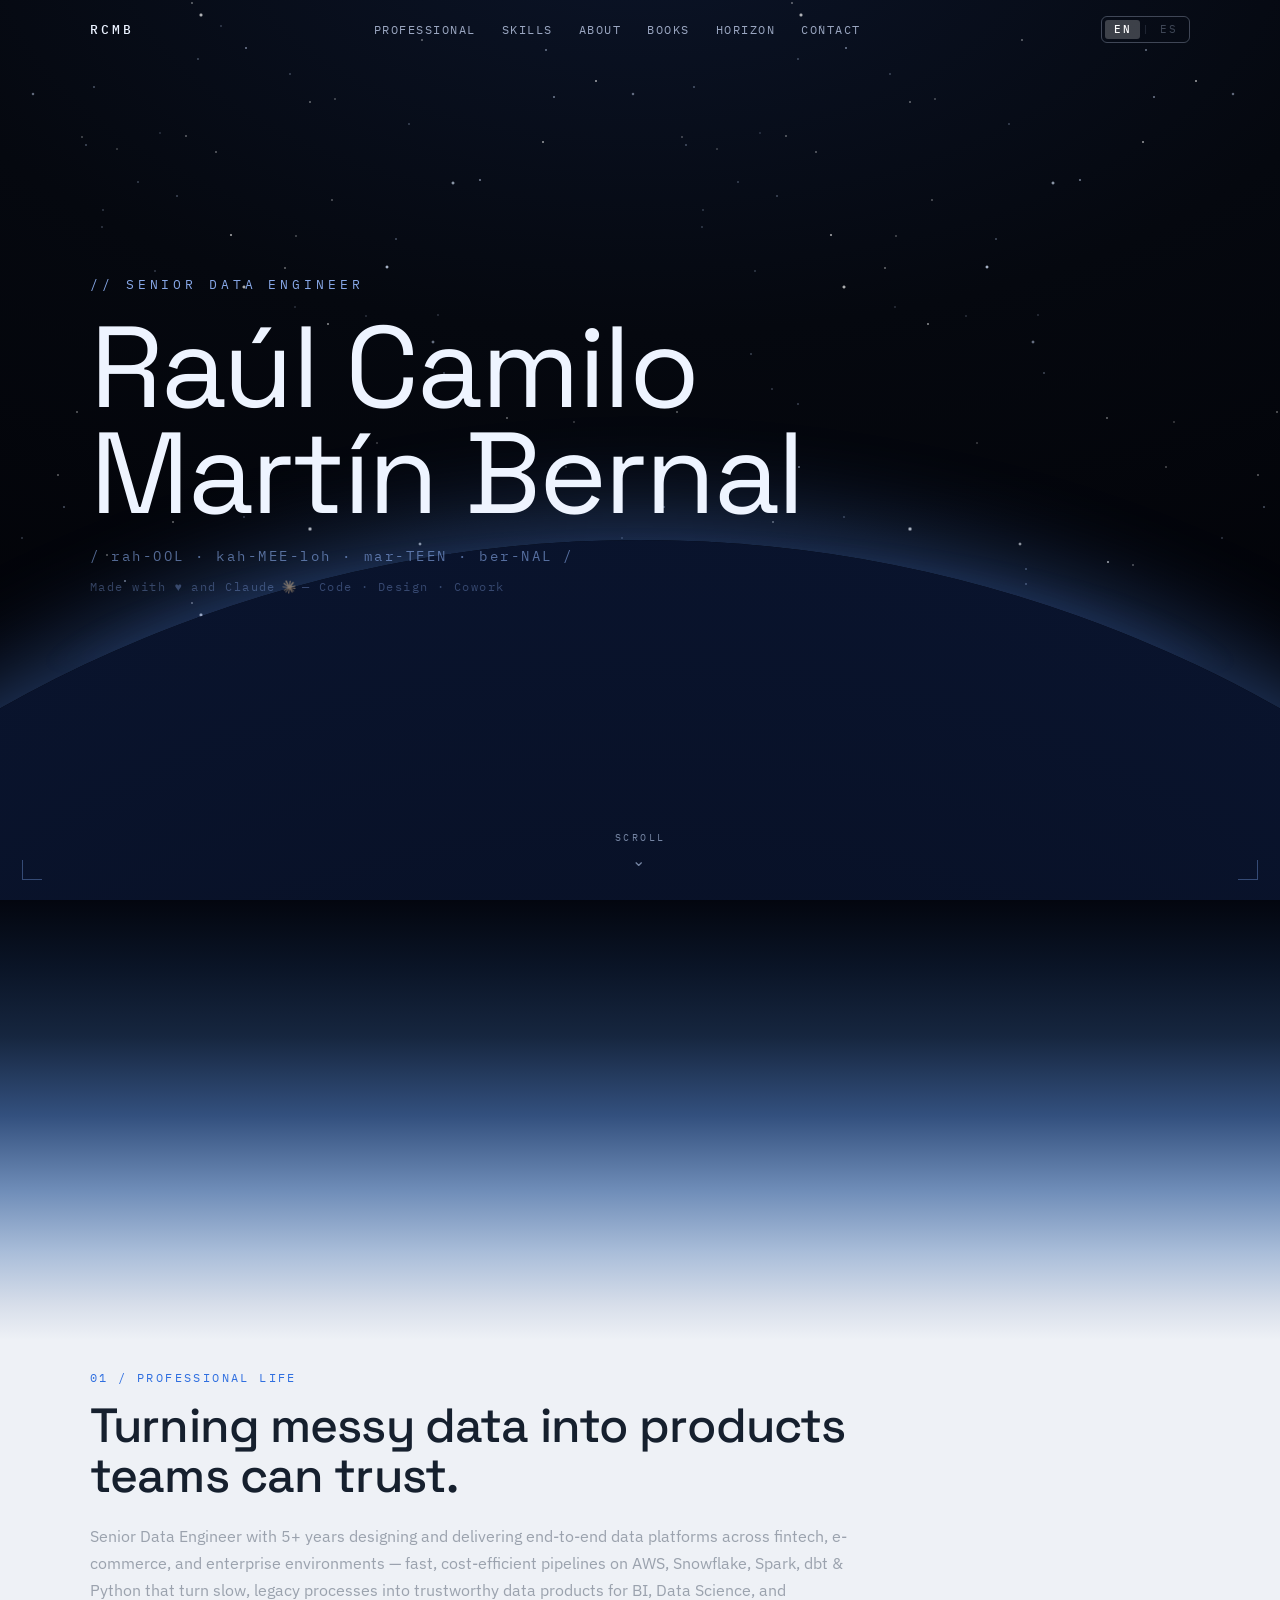
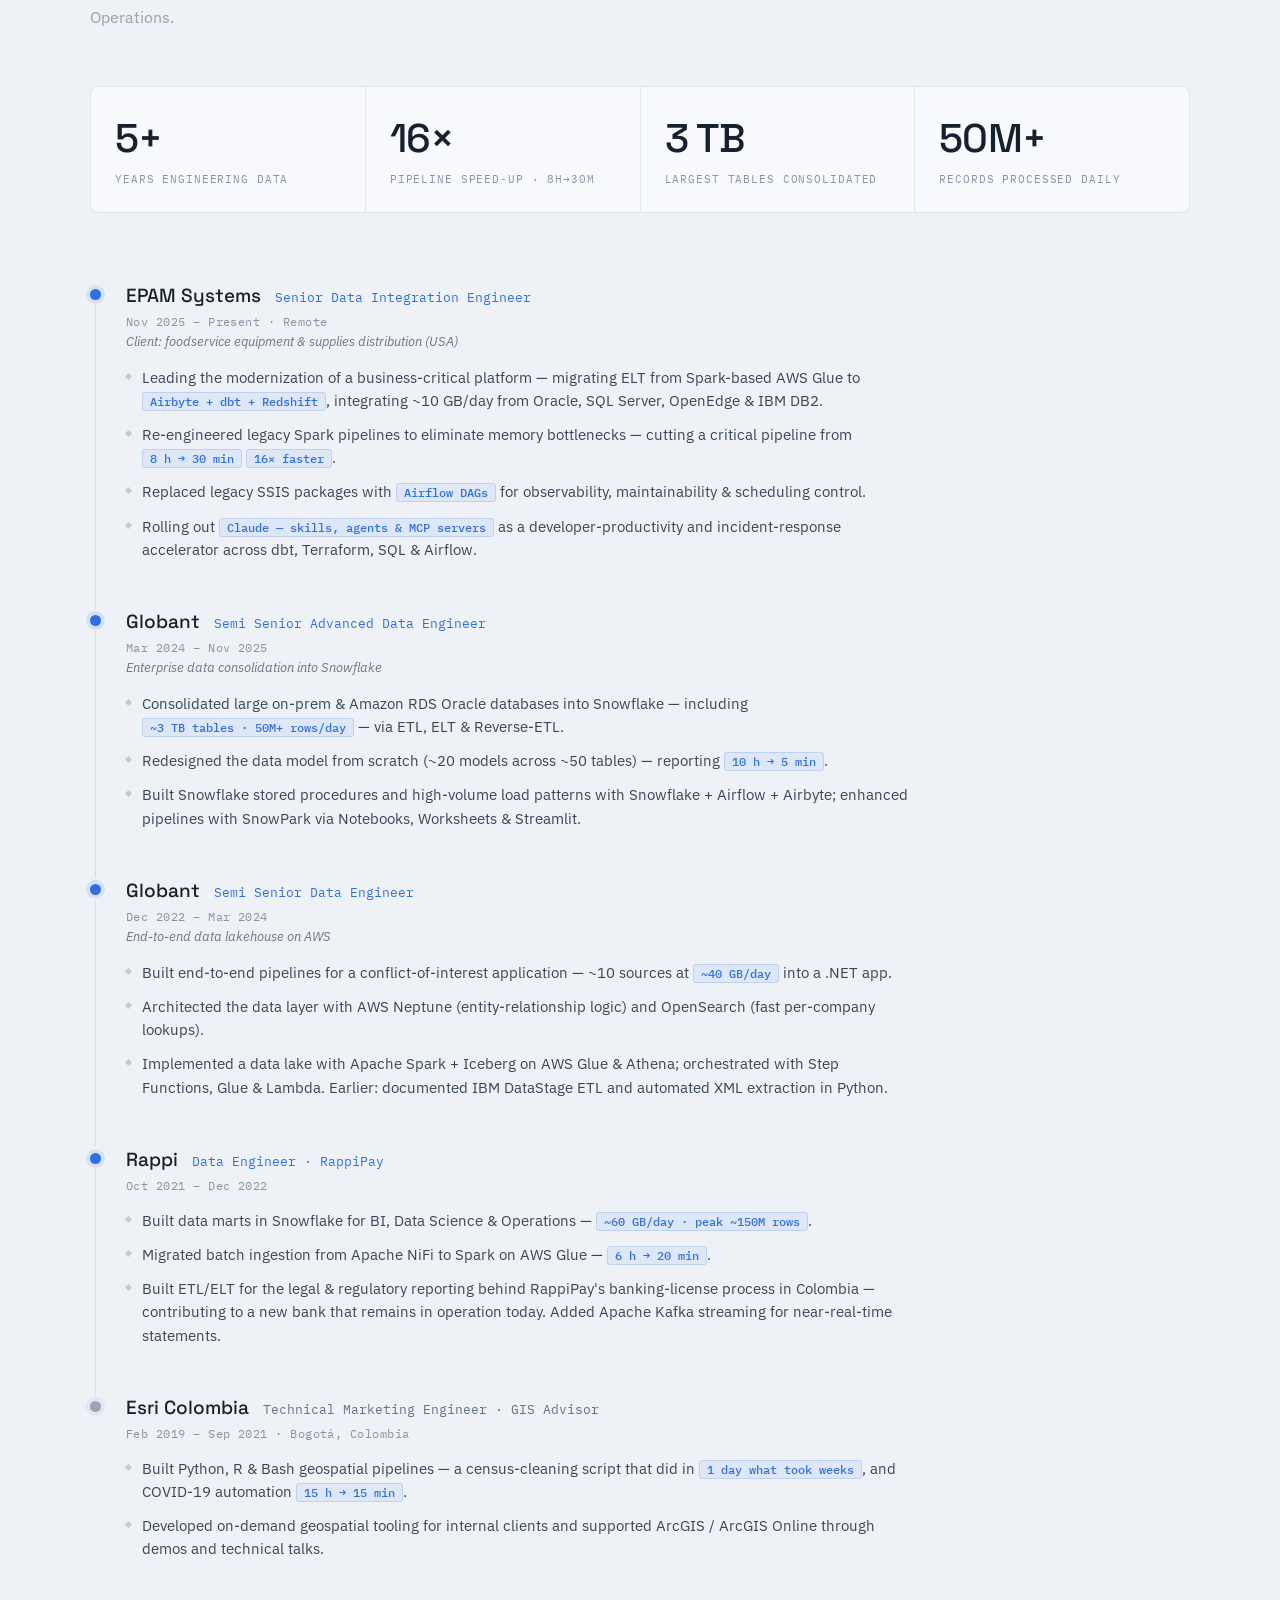
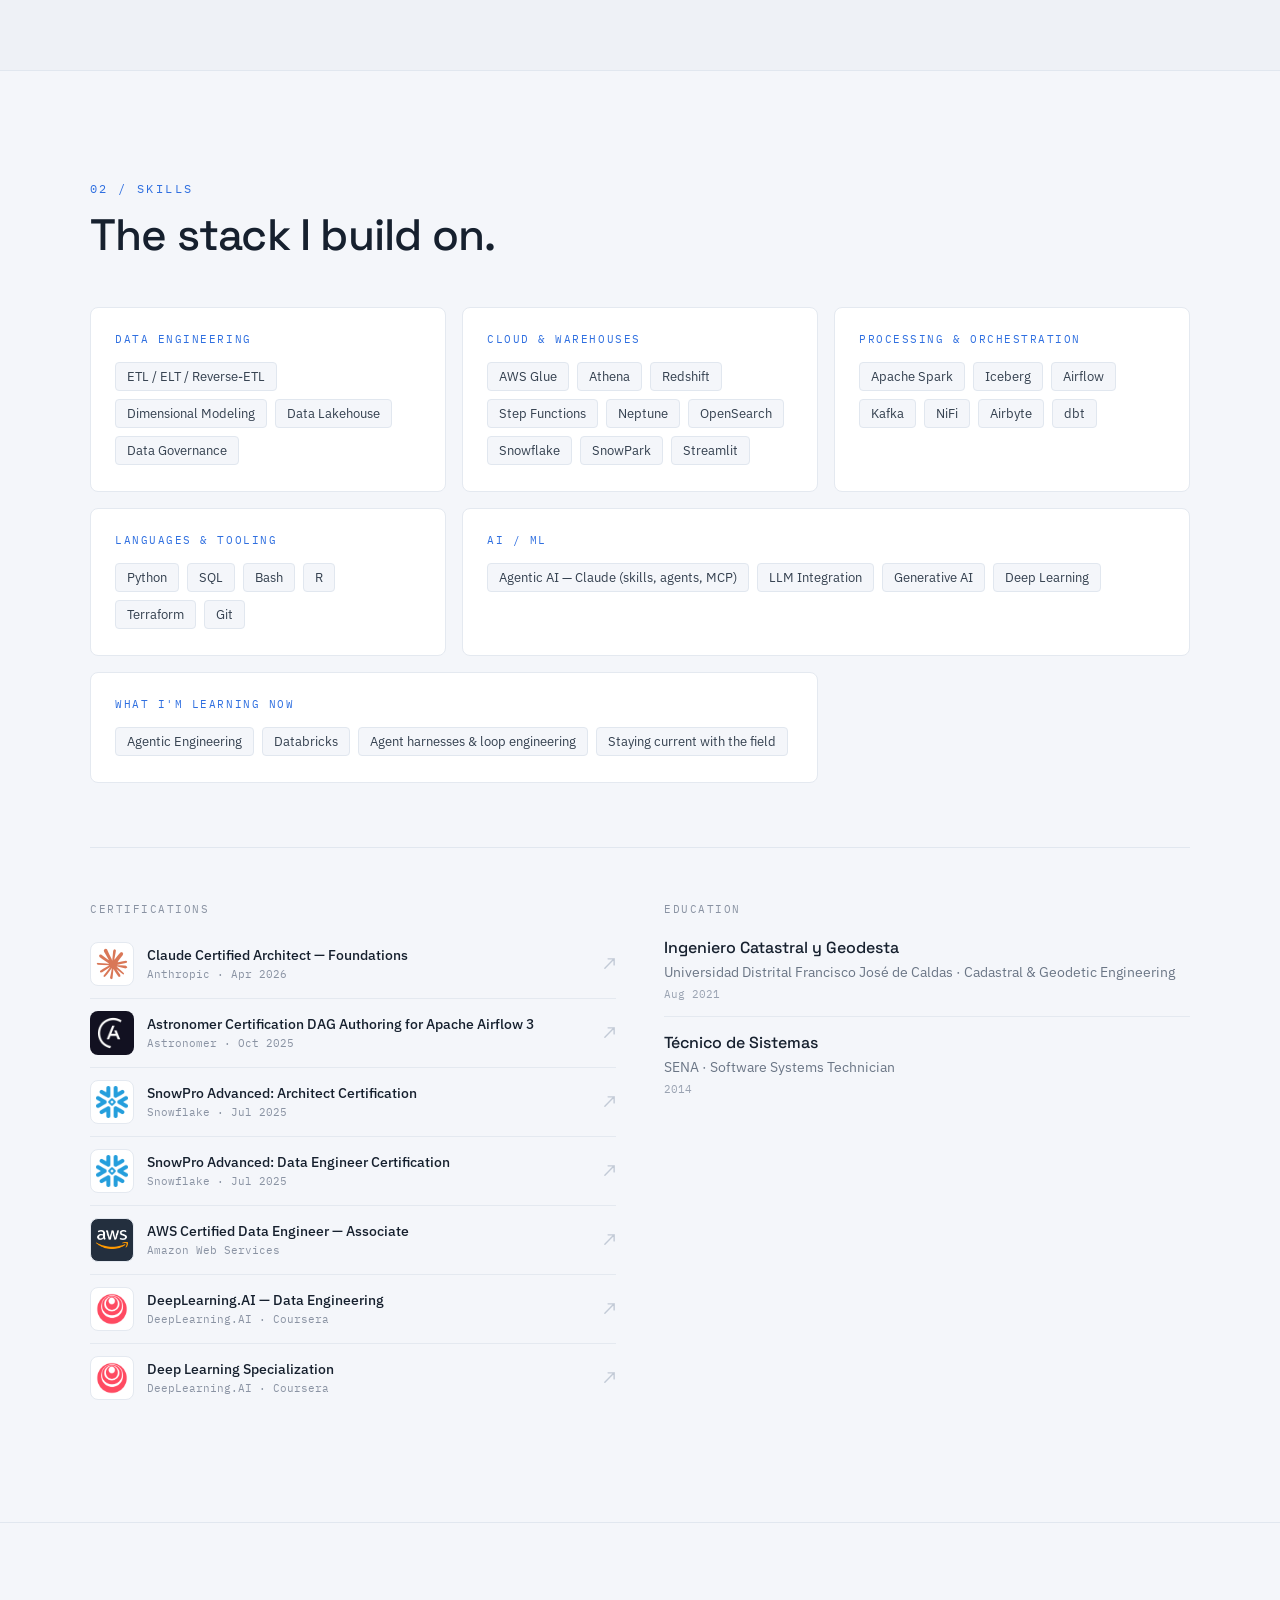
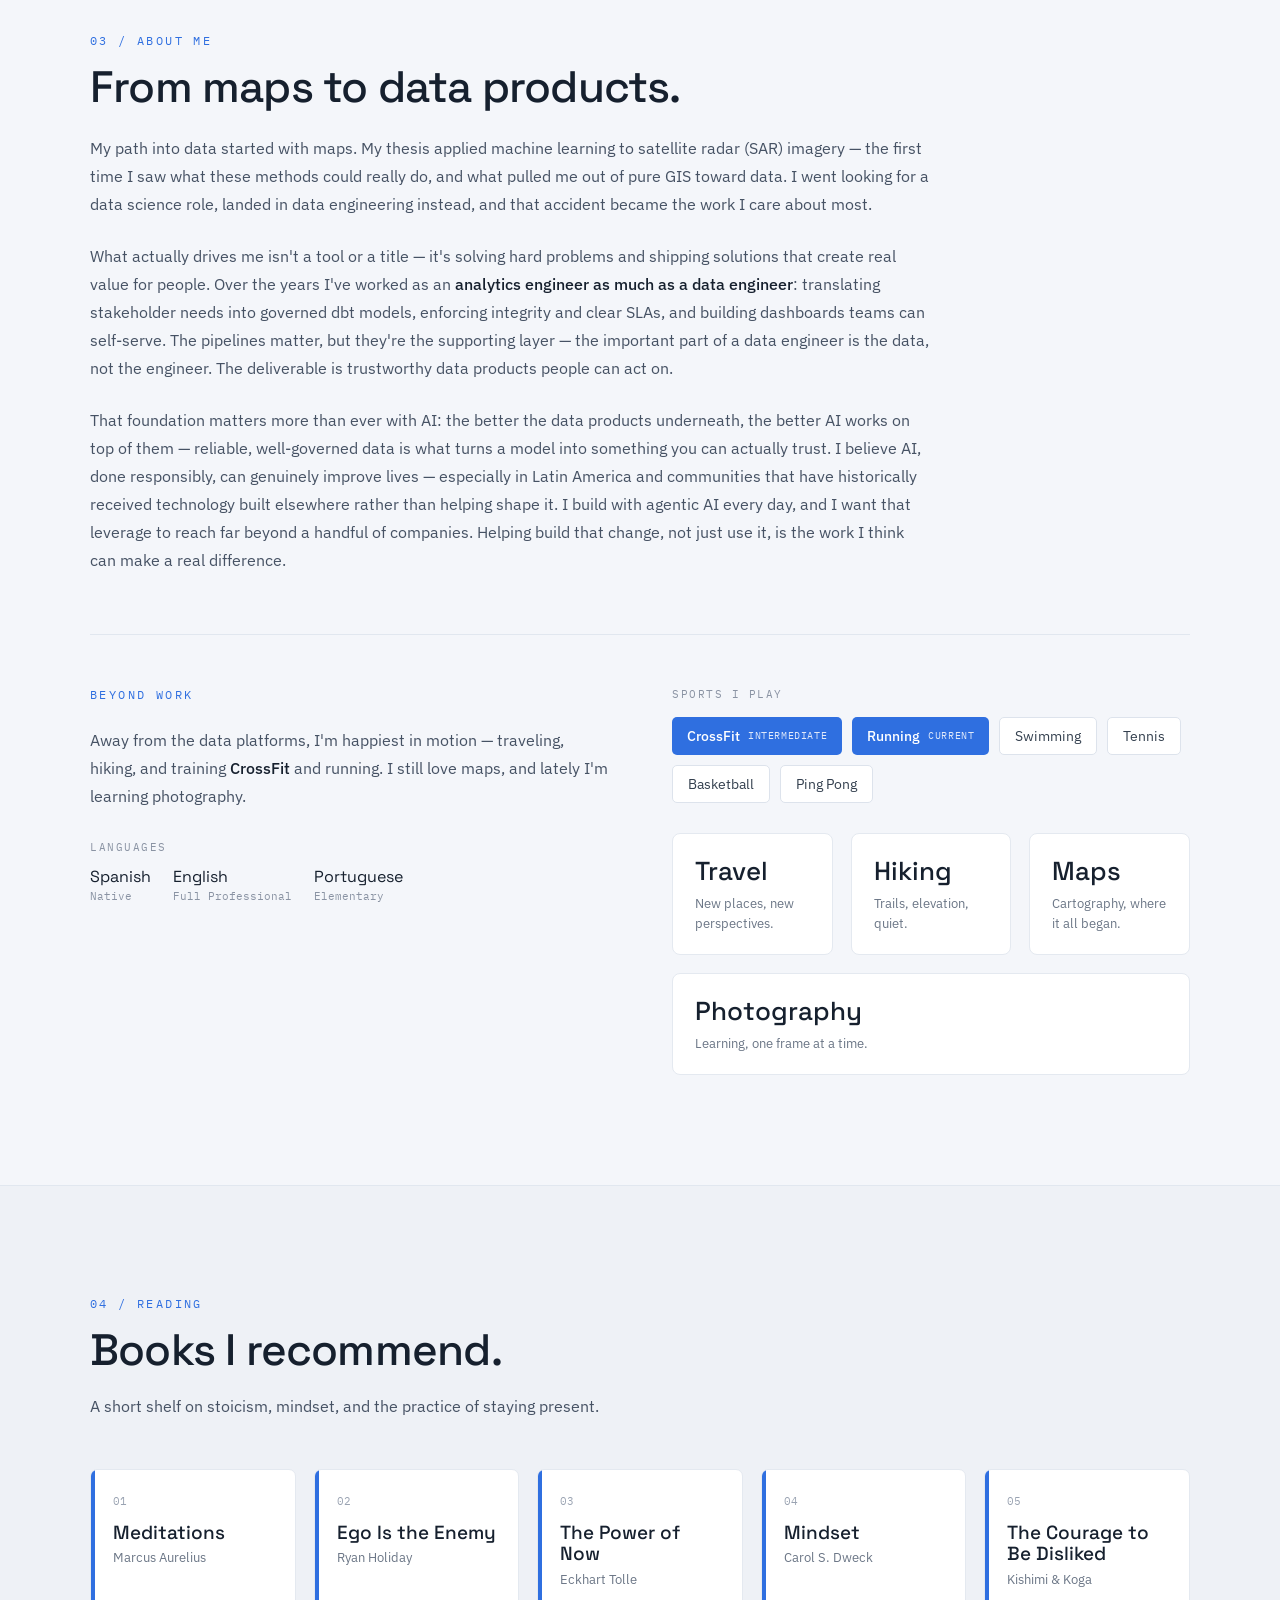
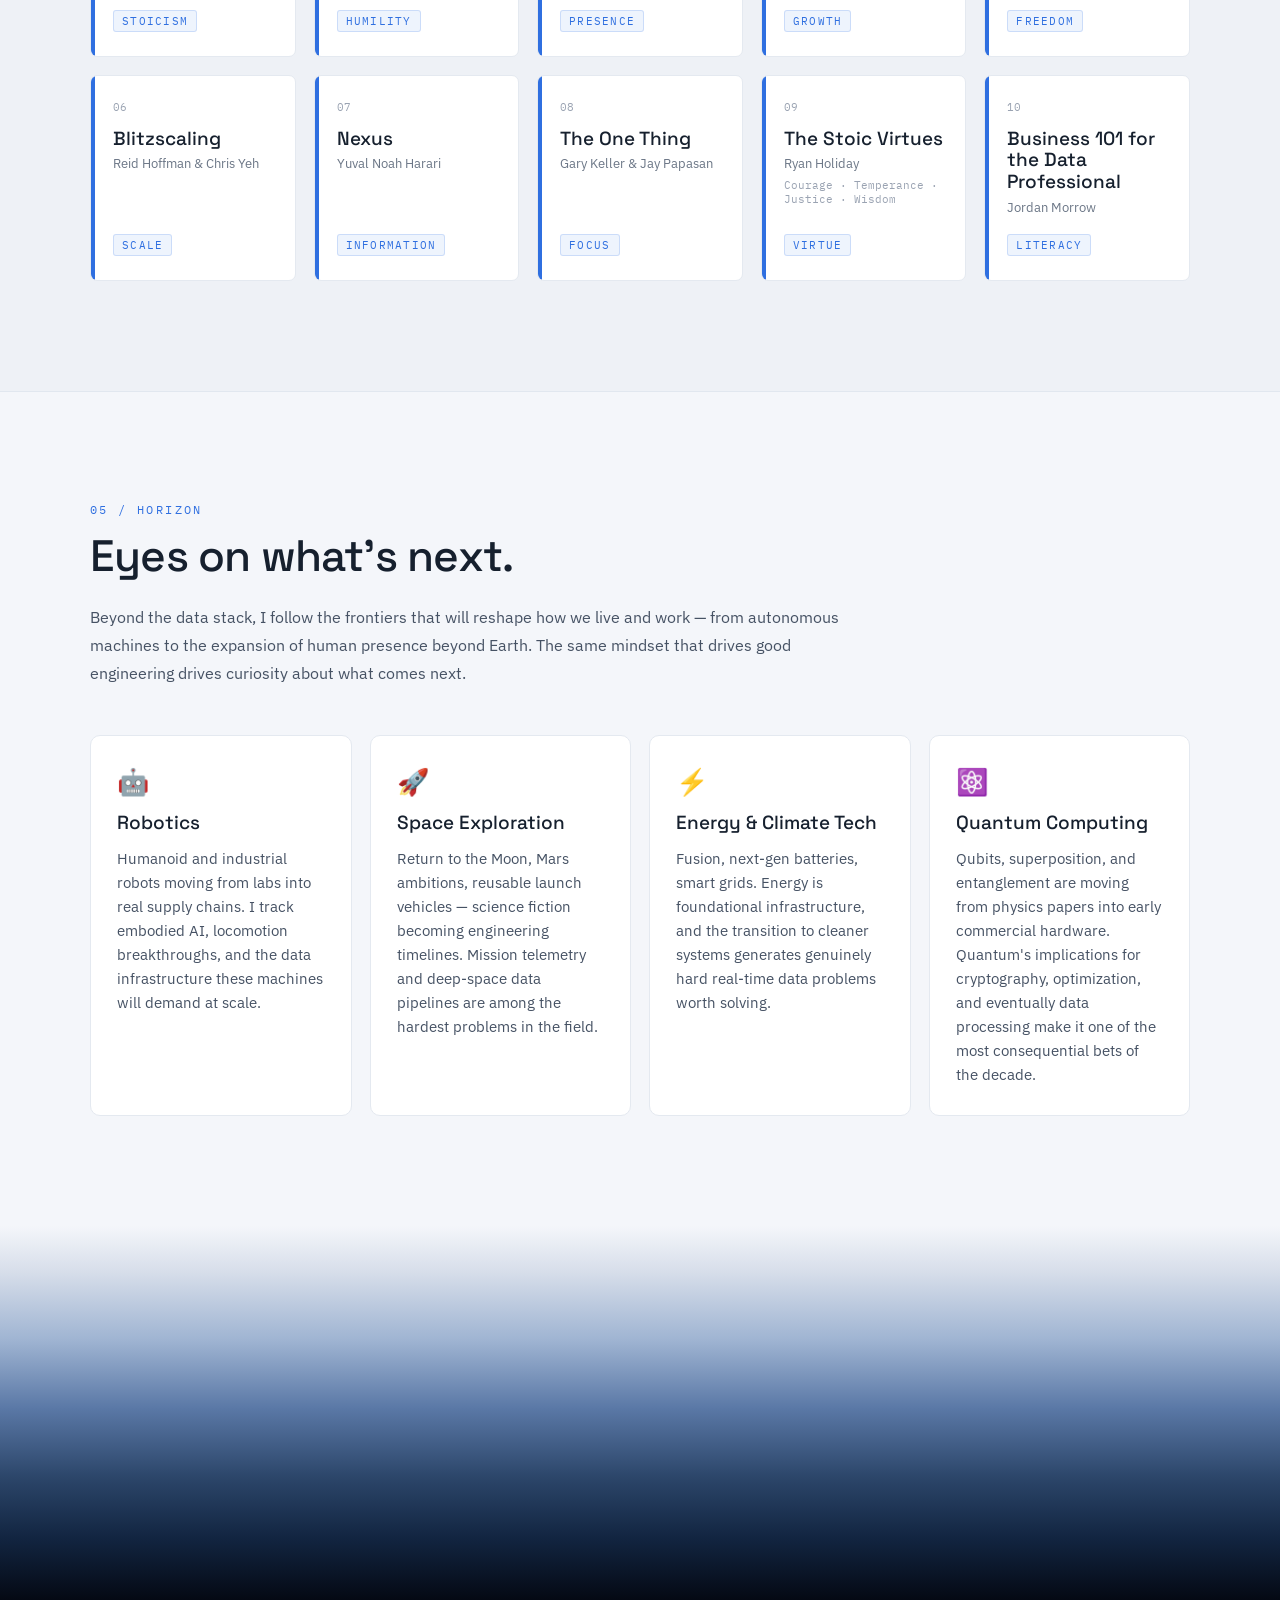
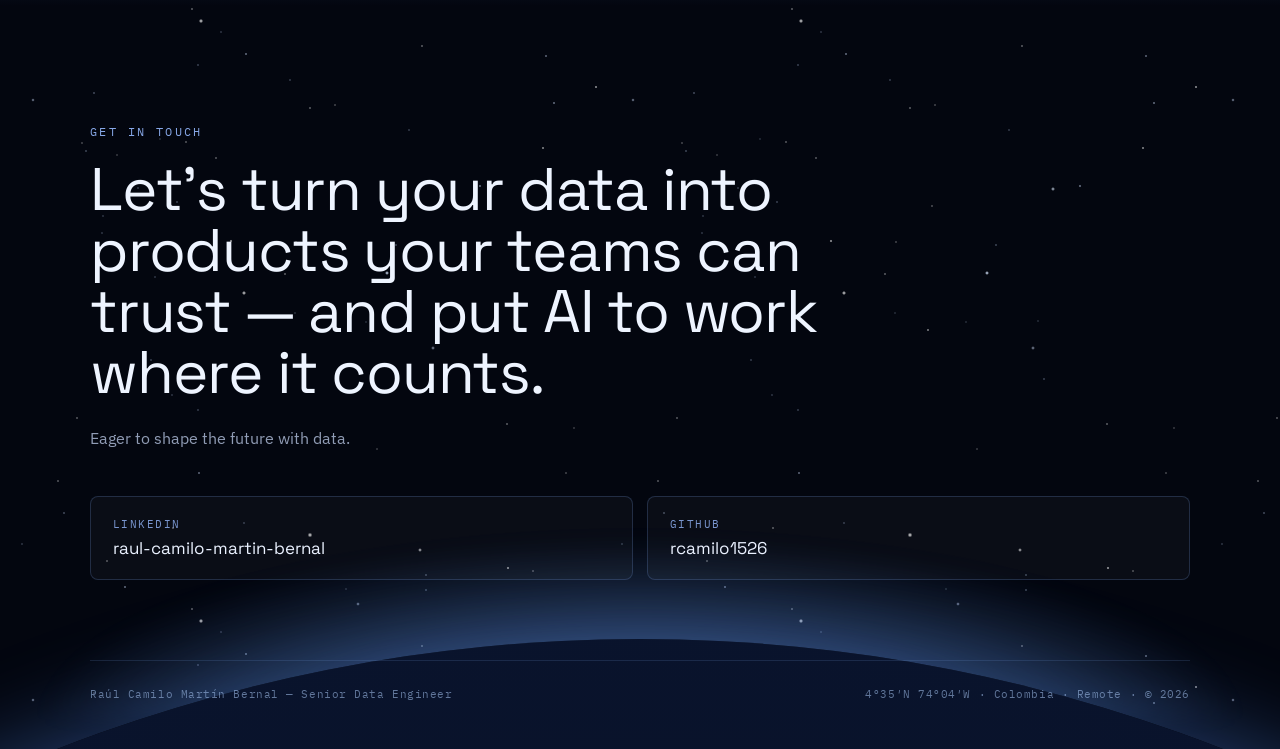
==== commit dda2a960: "improvements" ====
--- a/index.html
+++ b/index.html
@@ -3,13 +3,53 @@
 <head>
 <meta charset="utf-8">
 <meta name="viewport" content="width=device-width, initial-scale=1">
-<title>Camilo Martin — Senior Data Engineer</title>
-<meta name="description" content="Senior Data Engineer with 5+ years designing and delivering end-to-end data platforms across fintech, e-commerce, and enterprise environments.">
+<title>Raúl Camilo Martín Bernal — Senior Data Engineer</title>
+<meta name="description" content="Raúl Camilo Martín Bernal (Camilo Martin) — Senior Data Engineer building data platforms on AWS, Snowflake, Spark, dbt & Python. SnowPro Advanced & AWS certified. Colombia · Remote.">
+<meta name="author" content="Raúl Camilo Martín Bernal">
+<meta name="theme-color" content="#03060f">
+<link rel="canonical" href="https://www.camilomartin.com/">
+
+<!-- Open Graph -->
+<meta property="og:type" content="website">
+<meta property="og:url" content="https://www.camilomartin.com/">
+<meta property="og:title" content="Raúl Camilo Martín Bernal — Senior Data Engineer">
+<meta property="og:description" content="Senior Data Engineer building data platforms on AWS, Snowflake, Spark, dbt & Python. SnowPro Advanced & AWS certified. Colombia · Remote.">
+<meta property="og:image" content="https://www.camilomartin.com/images/icon_full_size.png">
+<meta property="og:site_name" content="camilomartin.com">
+<meta property="og:locale" content="en_US">
+<meta property="og:locale:alternate" content="es_CO">
+
+<!-- Twitter -->
+<meta name="twitter:card" content="summary">
+<meta name="twitter:title" content="Raúl Camilo Martín Bernal — Senior Data Engineer">
+<meta name="twitter:description" content="Senior Data Engineer building data platforms on AWS, Snowflake, Spark, dbt & Python. SnowPro Advanced & AWS certified.">
+<meta name="twitter:image" content="https://www.camilomartin.com/images/icon_full_size.png">
+
 <link rel="preconnect" href="https://fonts.googleapis.com">
 <link rel="preconnect" href="https://fonts.gstatic.com" crossorigin>
 <link href="https://fonts.googleapis.com/css2?family=Space+Grotesk:wght@300;400;500;600&family=IBM+Plex+Mono:wght@400;500&family=IBM+Plex+Sans:wght@300;400;500&display=swap" rel="stylesheet">
 <link rel="icon" type="image/png" href="images/icon.png">
 <link rel="stylesheet" href="css/styles.css">
+<script type="application/ld+json">
+{
+  "@context": "https://schema.org",
+  "@type": "Person",
+  "name": "Raúl Camilo Martín Bernal",
+  "alternateName": "Camilo Martin",
+  "jobTitle": "Senior Data Engineer",
+  "url": "https://www.camilomartin.com/",
+  "image": "https://www.camilomartin.com/images/icon_full_size.png",
+  "sameAs": [
+    "https://www.linkedin.com/in/raul-camilo-martin-bernal",
+    "https://github.com/rcamilo1526"
+  ],
+  "worksFor": { "@type": "Organization", "name": "EPAM Systems" },
+  "alumniOf": { "@type": "CollegeOrUniversity", "name": "Universidad Distrital Francisco José de Caldas" },
+  "address": { "@type": "PostalAddress", "addressCountry": "CO" },
+  "knowsLanguage": ["es", "en", "pt"],
+  "knowsAbout": ["Data Engineering", "AWS", "Snowflake", "Apache Spark", "dbt", "Apache Airflow", "Python", "SQL", "Data Modeling", "Agentic AI"]
+}
+</script>
 </head>
 <body>
 
@@ -21,25 +61,25 @@
     </button>
     <nav class="nav-links" id="navLinks">
       <a href="#professional" data-nav="1" data-i18n="nav.professional" class="nav-link">Professional</a>
+      <a href="#skills" data-nav="1" data-i18n="nav.skills" class="nav-link">Skills</a>
       <a href="#about" data-nav="1" data-i18n="nav.about" class="nav-link">About</a>
-      <a href="#skills" data-nav="1" data-i18n="nav.skills" class="nav-link">Skills</a>
       <a href="#books" data-nav="1" data-i18n="nav.books" class="nav-link">Books</a>
       <a href="#horizon" data-nav="1" data-i18n="nav.horizon" class="nav-link">Horizon</a>
       <a href="#contact" data-nav="1" data-i18n="nav.contact" class="nav-link">Contact</a>
     </nav>
     <div id="langToggle" role="group" aria-label="Language">
-      <button id="lt-en" class="lt-active" onclick="setLang('en')">EN</button>
+      <button id="lt-en" class="lt-active">EN</button>
       <span class="lt-sep">|</span>
-      <button id="lt-es" class="lt-inactive" onclick="setLang('es')">ES</button>
+      <button id="lt-es" class="lt-inactive">ES</button>
     </div>
   </div>
 </header>
 
 <!-- ================= HERO ================= -->
 <section id="hero">
-  <div id="heroStars"></div>
-  <div class="hero-atmosphere"></div>
-  <div id="heroEarth"></div>
+  <div id="heroStars" aria-hidden="true"></div>
+  <div class="hero-atmosphere" aria-hidden="true"></div>
+  <div id="heroEarth" aria-hidden="true"></div>
   <div class="hero-content">
     <div class="hero-spacer"></div>
     <div class="hero-main">
@@ -52,8 +92,8 @@
       <div class="hero-scroll-text">SCROLL<div class="hero-scroll-arrow">⌄</div></div>
     </div>
   </div>
-  <div class="hero-corner-bl"></div>
-  <div class="hero-corner-br"></div>
+  <div class="hero-corner-bl" aria-hidden="true"></div>
+  <div class="hero-corner-br" aria-hidden="true"></div>
 </section>
 
 <!-- rise into daylight -->
@@ -66,7 +106,7 @@
     <div data-reveal>
       <div data-i18n="pro.label" class="section-label">01 / Professional life</div>
       <h2 data-i18n="pro.h2" class="pro-h2">Turning messy data into products teams can trust.</h2>
-      <p data-i18n="pro.desc" class="pro-desc">Senior Data Engineer with 5+ years designing and delivering end-to-end data platforms across fintech, e-commerce, and enterprise environments — scalable, cost-efficient pipelines on AWS, Snowflake, Spark, dbt &amp; Python, with a consistent track record of turning slow, legacy processes into fast, reliable ones.</p>
+      <p data-i18n="pro.desc" class="pro-desc">Senior Data Engineer with 5+ years designing and delivering end-to-end data platforms across fintech, e-commerce, and enterprise environments — fast, cost-efficient pipelines on AWS, Snowflake, Spark, dbt &amp; Python that turn slow, legacy processes into trustworthy data products for BI, Data Science, and Operations.</p>
     </div>
 
     <!-- stats -->
@@ -172,16 +212,191 @@
     </div>
   </section>
 
+  <!-- ============ SKILLS ============ -->
+  <section id="skills" class="section-alt">
+    <div class="section-inner">
+      <div data-reveal style="margin-bottom:48px">
+        <div data-i18n="skills.label" class="section-label">02 / Skills</div>
+        <h2 data-i18n="skills.h2" class="section-h2">The stack I build on.</h2>
+      </div>
+      <div data-reveal data-delay="0.06" class="skills-grid">
+        <div class="skill-card">
+          <div data-i18n="skill.de" class="skill-card-label">Data Engineering</div>
+          <div class="skill-tags">
+            <span class="skill-tag">ETL / ELT / Reverse-ETL</span>
+            <span class="skill-tag">Dimensional Modeling</span>
+            <span class="skill-tag">Data Lakehouse</span>
+            <span class="skill-tag">Data Governance</span>
+          </div>
+        </div>
+        <div class="skill-card">
+          <div data-i18n="skill.cloud" class="skill-card-label">Cloud &amp; Warehouses</div>
+          <div class="skill-tags">
+            <span class="skill-tag">AWS Glue</span>
+            <span class="skill-tag">Athena</span>
+            <span class="skill-tag">Redshift</span>
+            <span class="skill-tag">Step Functions</span>
+            <span class="skill-tag">Neptune</span>
+            <span class="skill-tag">OpenSearch</span>
+            <span class="skill-tag">Snowflake</span>
+            <span class="skill-tag">SnowPark</span>
+            <span class="skill-tag">Streamlit</span>
+          </div>
+        </div>
+        <div class="skill-card">
+          <div data-i18n="skill.proc" class="skill-card-label">Processing &amp; Orchestration</div>
+          <div class="skill-tags">
+            <span class="skill-tag">Apache Spark</span>
+            <span class="skill-tag">Iceberg</span>
+            <span class="skill-tag">Airflow</span>
+            <span class="skill-tag">Kafka</span>
+            <span class="skill-tag">NiFi</span>
+            <span class="skill-tag">Airbyte</span>
+            <span class="skill-tag">dbt</span>
+          </div>
+        </div>
+        <div class="skill-card">
+          <div data-i18n="skill.langs" class="skill-card-label">Languages &amp; Tooling</div>
+          <div class="skill-tags">
+            <span class="skill-tag">Python</span>
+            <span class="skill-tag">SQL</span>
+            <span class="skill-tag">Bash</span>
+            <span class="skill-tag">R</span>
+            <span class="skill-tag">Terraform</span>
+            <span class="skill-tag">Git</span>
+          </div>
+        </div>
+        <div class="skill-card ai-card">
+          <div data-i18n="skill.ai" class="skill-card-label">AI / ML</div>
+          <div class="skill-tags">
+            <span class="skill-tag">Agentic AI — Claude (skills, agents, MCP)</span>
+            <span class="skill-tag">LLM Integration</span>
+            <span class="skill-tag">Generative AI</span>
+            <span class="skill-tag">Deep Learning</span>
+          </div>
+        </div>
+        <div class="skill-card ai-card">
+          <div data-i18n="learning.label" class="skill-card-label">What I'm Learning Now</div>
+          <div class="skill-tags">
+            <span data-i18n="learning.agentic" class="skill-tag">Agentic Engineering</span>
+            <span class="skill-tag">Databricks</span>
+            <span data-i18n="learning.harness" class="skill-tag">Agent harnesses &amp; loop engineering</span>
+            <span data-i18n="learning.trends" class="skill-tag">Staying current with the field</span>
+          </div>
+        </div>
+      </div>
+
+      <!-- credentials -->
+      <div data-reveal class="creds-grid">
+        <div>
+          <div data-i18n="creds.certs" class="creds-col-hdr">Certifications</div>
+          <div class="cert-list">
+
+            <!-- Claude / Anthropic -->
+            <a href="https://verify.skilljar.com/c/i6dit8ytcfc9" target="_blank" rel="noopener" class="cert-row">
+              <img src="images/anthropic.png" alt="Anthropic" width="44" height="44" loading="lazy" class="cert-icon">
+              <div class="cert-meta">
+                <div class="cert-name">Claude Certified Architect — Foundations</div>
+                <div class="cert-issuer">Anthropic · Apr 2026</div>
+              </div>
+              <svg class="cert-arrow" width="13" height="13" viewBox="0 0 14 14" fill="none" xmlns="http://www.w3.org/2000/svg"><path d="M2 12L12 2M12 2H5.5M12 2V8.5" stroke="#c2cad6" stroke-width="1.5" stroke-linecap="round" stroke-linejoin="round"/></svg>
+            </a>
+
+            <!-- Astronomer -->
+            <a href="https://www.credly.com/badges/3c2ef8ec-fe45-4e38-9d30-ba26e6f722ef" target="_blank" rel="noopener" class="cert-row">
+              <img src="images/astronomer_logo.jpeg" alt="Astronomer" width="44" height="44" loading="lazy" class="cert-icon-cover">
+              <div class="cert-meta">
+                <div class="cert-name">Astronomer Certification DAG Authoring for Apache Airflow 3</div>
+                <div class="cert-issuer">Astronomer · Oct 2025</div>
+              </div>
+              <svg class="cert-arrow" width="13" height="13" viewBox="0 0 14 14" fill="none" xmlns="http://www.w3.org/2000/svg"><path d="M2 12L12 2M12 2H5.5M12 2V8.5" stroke="#c2cad6" stroke-width="1.5" stroke-linecap="round" stroke-linejoin="round"/></svg>
+            </a>
+
+            <!-- SnowPro Architect -->
+            <a href="https://achieve.snowflake.com/c1849df5-78ad-4b27-bdc5-08a939c80b91" target="_blank" rel="noopener" class="cert-row">
+              <img src="images/snowflake-color.png" alt="Snowflake" width="44" height="44" loading="lazy" class="cert-icon">
+              <div class="cert-meta">
+                <div class="cert-name">SnowPro Advanced: Architect Certification</div>
+                <div class="cert-issuer">Snowflake · Jul 2025</div>
+              </div>
+              <svg class="cert-arrow" width="13" height="13" viewBox="0 0 14 14" fill="none" xmlns="http://www.w3.org/2000/svg"><path d="M2 12L12 2M12 2H5.5M12 2V8.5" stroke="#c2cad6" stroke-width="1.5" stroke-linecap="round" stroke-linejoin="round"/></svg>
+            </a>
+
+            <!-- SnowPro Data Engineer -->
+            <a href="https://achieve.snowflake.com/5dd1ae95-a699-4be3-b6db-cc95c82f1044" target="_blank" rel="noopener" class="cert-row">
+              <img src="images/snowflake-color.png" alt="Snowflake" width="44" height="44" loading="lazy" class="cert-icon">
+              <div class="cert-meta">
+                <div class="cert-name">SnowPro Advanced: Data Engineer Certification</div>
+                <div class="cert-issuer">Snowflake · Jul 2025</div>
+              </div>
+              <svg class="cert-arrow" width="13" height="13" viewBox="0 0 14 14" fill="none" xmlns="http://www.w3.org/2000/svg"><path d="M2 12L12 2M12 2H5.5M12 2V8.5" stroke="#c2cad6" stroke-width="1.5" stroke-linecap="round" stroke-linejoin="round"/></svg>
+            </a>
+
+            <!-- AWS -->
+            <a href="https://www.credly.com/badges/6e5f6cdf-bb63-478d-8fa5-f5a29844361b" target="_blank" rel="noopener" class="cert-row">
+              <img src="images/amazon-web-services-light.png" alt="AWS" width="44" height="44" loading="lazy" class="cert-icon-dark">
+              <div class="cert-meta">
+                <div class="cert-name">AWS Certified Data Engineer — Associate</div>
+                <div class="cert-issuer">Amazon Web Services</div>
+              </div>
+              <svg class="cert-arrow" width="13" height="13" viewBox="0 0 14 14" fill="none" xmlns="http://www.w3.org/2000/svg"><path d="M2 12L12 2M12 2H5.5M12 2V8.5" stroke="#c2cad6" stroke-width="1.5" stroke-linecap="round" stroke-linejoin="round"/></svg>
+            </a>
+
+            <!-- DeepLearning.AI Data Engineering -->
+            <a href="https://www.coursera.org/account/accomplishments/professional-cert/certificate/YXX7TP455MNX" target="_blank" rel="noopener" class="cert-row">
+              <img src="images/deeplearningicon.png" alt="DeepLearning.AI" width="44" height="44" loading="lazy" class="cert-icon">
+              <div class="cert-meta">
+                <div class="cert-name">DeepLearning.AI — Data Engineering</div>
+                <div class="cert-issuer">DeepLearning.AI · Coursera</div>
+              </div>
+              <svg class="cert-arrow" width="13" height="13" viewBox="0 0 14 14" fill="none" xmlns="http://www.w3.org/2000/svg"><path d="M2 12L12 2M12 2H5.5M12 2V8.5" stroke="#c2cad6" stroke-width="1.5" stroke-linecap="round" stroke-linejoin="round"/></svg>
+            </a>
+
+            <!-- Deep Learning Specialization -->
+            <a href="https://www.coursera.org/account/accomplishments/specialization/T27BHCW876BJ" target="_blank" rel="noopener" class="cert-row-last">
+              <img src="images/deeplearningicon.png" alt="DeepLearning.AI" width="44" height="44" loading="lazy" class="cert-icon">
+              <div class="cert-meta">
+                <div class="cert-name">Deep Learning Specialization</div>
+                <div class="cert-issuer">DeepLearning.AI · Coursera</div>
+              </div>
+              <svg class="cert-arrow" width="13" height="13" viewBox="0 0 14 14" fill="none" xmlns="http://www.w3.org/2000/svg"><path d="M2 12L12 2M12 2H5.5M12 2V8.5" stroke="#c2cad6" stroke-width="1.5" stroke-linecap="round" stroke-linejoin="round"/></svg>
+            </a>
+
+          </div>
+        </div>
+        <div>
+          <div data-i18n="creds.edu" class="edu-hdr">Education</div>
+          <div class="edu-entry">
+            <div class="edu-degree">Ingeniero Catastral y Geodesta</div>
+            <div class="edu-institution">Universidad Distrital Francisco José de Caldas · <span data-i18n="edu.degree1">Cadastral &amp; Geodetic Engineering</span></div>
+            <div class="edu-date">Aug 2021</div>
+          </div>
+          <div class="edu-entry-last">
+            <div class="edu-degree">Técnico de Sistemas</div>
+            <div class="edu-institution">SENA · <span data-i18n="edu.degree2">Software Systems Technician</span></div>
+            <div class="edu-date">2014</div>
+          </div>
+        </div>
+      </div>
+    </div>
+  </section>
+
   <!-- ============ ABOUT ============ -->
   <section id="about" class="section-alt">
     <div class="section-inner">
-      <div data-reveal class="about-grid">
+      <!-- Professional story -->
+      <div data-reveal class="about-story">
+        <div data-i18n="about.label" class="section-label">03 / About me</div>
+        <h2 data-i18n="about.h2" class="section-h2">From maps to data products.</h2>
+        <p data-i18n-html="about.desc" class="about-desc-p">My path into data started with maps. My thesis applied machine learning to satellite radar (SAR) imagery — the first time I saw what these methods could really do, and what pulled me out of pure GIS toward data. I went looking for a data science role, landed in data engineering instead, and that accident became the work I care about most.</p>
+        <p data-i18n-html="about.desc2" class="about-desc-p">What actually drives me isn't a tool or a title — it's solving hard problems and shipping solutions that create real value for people. Over the years I've worked as an <strong style="color:#16202e;font-weight:500">analytics engineer as much as a data engineer</strong>: translating stakeholder needs into governed dbt models, enforcing integrity and clear SLAs, and building dashboards teams can self-serve. The pipelines matter, but they're the supporting layer — the important part of a data engineer is the data, not the engineer. The deliverable is trustworthy data products people can act on.</p>
+        <p data-i18n-html="about.desc3" class="about-desc-p">That foundation matters more than ever with AI: the better the data products underneath, the better AI works on top of them — reliable, well-governed data is what turns a model into something you can actually trust. I believe AI, done responsibly, can genuinely improve lives — especially in Latin America and communities that have historically received technology built elsewhere rather than helping shape it. I build with agentic AI every day, and I want that leverage to reach far beyond a handful of companies. Helping build that change, not just use it, is the work I think can make a real difference.</p>
+      </div>
+
+      <!-- Beyond work -->
+      <div data-reveal class="about-grid about-beyond">
         <div>
-          <div data-i18n="about.label" class="section-label">02 / About me</div>
-          <h2 data-i18n="about.h2" class="section-h2">From maps to data products.</h2>
-          <p data-i18n-html="about.desc" class="about-desc-p">My path into data started with maps. My thesis applied machine learning to satellite radar (SAR) imagery — the first time I saw what these methods could really do, and what pulled me out of pure GIS toward data. I went looking for a data science role, landed in data engineering instead, and that accident became the work I care about most.</p>
-          <p data-i18n-html="about.desc2" class="about-desc-p">What actually drives me isn't a tool or a title — it's solving hard problems and shipping solutions that create real value for people. Over the years I've worked as an <strong style="color:#16202e;font-weight:500">analytics engineer as much as a data engineer</strong>: translating stakeholder needs into governed dbt models, enforcing integrity and clear SLAs, and building dashboards teams can self-serve. The pipelines matter, but they're the supporting layer — the important part of a data engineer is the data, not the engineer. The deliverable is trustworthy data products people can act on.</p>
-          <p data-i18n-html="about.desc3" class="about-desc-p">That foundation matters more than ever with AI: the better the data products underneath, the better AI works on top of them — reliable, well-governed data is what turns a model into something you can actually trust. I believe AI, done responsibly, can genuinely improve lives — especially in Latin America and communities that have historically received technology built elsewhere rather than helping shape it. I build with agentic AI every day, and I want that leverage to reach far beyond a handful of companies. Helping build that change, not just use it, is the work I think can make a real difference.</p>
+          <div data-i18n="about.beyond" class="section-label">Beyond work</div>
           <p data-i18n-html="about.desc4" class="about-desc-p">Away from the data platforms, I'm happiest in motion — traveling, hiking, and training <strong style="color:#16202e;font-weight:500">CrossFit</strong> and running. I still love maps, and lately I'm learning photography.</p>
           <div data-i18n="about.lang" class="about-lang-hdr">Languages</div>
           <div class="about-lang-list">
@@ -223,166 +438,6 @@
     </div>
   </section>
 
-  <!-- ============ SKILLS ============ -->
-  <section id="skills" class="section-alt">
-    <div class="section-inner">
-      <div data-reveal style="margin-bottom:48px">
-        <div data-i18n="skills.label" class="section-label">03 / Skills</div>
-        <h2 data-i18n="skills.h2" class="section-h2">The stack I build on.</h2>
-      </div>
-      <div data-reveal data-delay="0.06" class="skills-grid">
-        <div class="skill-card">
-          <div data-i18n="skill.de" class="skill-card-label">Data Engineering</div>
-          <div class="skill-tags">
-            <span class="skill-tag">ETL / ELT / Reverse-ETL</span>
-            <span class="skill-tag">Dimensional Modeling</span>
-            <span class="skill-tag">Data Lakehouse</span>
-            <span class="skill-tag">Data Governance</span>
-          </div>
-        </div>
-        <div class="skill-card">
-          <div data-i18n="skill.cloud" class="skill-card-label">Cloud &amp; Warehouses</div>
-          <div class="skill-tags">
-            <span class="skill-tag">AWS Glue</span>
-            <span class="skill-tag">Athena</span>
-            <span class="skill-tag">Redshift</span>
-            <span class="skill-tag">Step Functions</span>
-            <span class="skill-tag">Neptune</span>
-            <span class="skill-tag">OpenSearch</span>
-            <span class="skill-tag">Snowflake</span>
-            <span class="skill-tag">SnowPark</span>
-            <span class="skill-tag">Streamlit</span>
-          </div>
-        </div>
-        <div class="skill-card">
-          <div data-i18n="skill.proc" class="skill-card-label">Processing &amp; Orchestration</div>
-          <div class="skill-tags">
-            <span class="skill-tag">Apache Spark</span>
-            <span class="skill-tag">Iceberg</span>
-            <span class="skill-tag">Airflow</span>
-            <span class="skill-tag">Kafka</span>
-            <span class="skill-tag">NiFi</span>
-            <span class="skill-tag">Airbyte</span>
-            <span class="skill-tag">dbt</span>
-          </div>
-        </div>
-        <div class="skill-card">
-          <div data-i18n="skill.langs" class="skill-card-label">Languages &amp; Tooling</div>
-          <div class="skill-tags">
-            <span class="skill-tag">Python</span>
-            <span class="skill-tag">SQL</span>
-            <span class="skill-tag">Bash</span>
-            <span class="skill-tag">R</span>
-            <span class="skill-tag">Terraform</span>
-            <span class="skill-tag">Git</span>
-          </div>
-        </div>
-        <div class="skill-card ai-card">
-          <div data-i18n="skill.ai" class="skill-card-label">AI / ML</div>
-          <div class="skill-tags">
-            <span class="skill-tag">Agentic AI — Claude (skills, agents, MCP)</span>
-            <span class="skill-tag">LLM Integration</span>
-            <span class="skill-tag">Generative AI</span>
-            <span class="skill-tag">Deep Learning</span>
-          </div>
-        </div>
-      </div>
-
-      <!-- credentials -->
-      <div data-reveal class="creds-grid">
-        <div>
-          <div data-i18n="creds.certs" class="creds-col-hdr">Certifications</div>
-          <div class="cert-list">
-
-            <!-- Claude / Anthropic -->
-            <a href="https://verify.skilljar.com/c/i6dit8ytcfc9" target="_blank" rel="noopener" class="cert-row">
-              <img src="images/anthropic.png" alt="Anthropic" width="44" height="44" class="cert-icon">
-              <div class="cert-meta">
-                <div class="cert-name">Claude Certified Architect — Foundations</div>
-                <div class="cert-issuer">Anthropic · Apr 2026</div>
-              </div>
-              <svg class="cert-arrow" width="13" height="13" viewBox="0 0 14 14" fill="none" xmlns="http://www.w3.org/2000/svg"><path d="M2 12L12 2M12 2H5.5M12 2V8.5" stroke="#c2cad6" stroke-width="1.5" stroke-linecap="round" stroke-linejoin="round"/></svg>
-            </a>
-
-            <!-- Astronomer -->
-            <a href="https://www.credly.com/badges/3c2ef8ec-fe45-4e38-9d30-ba26e6f722ef" target="_blank" rel="noopener" class="cert-row">
-              <img src="images/astronomer_logo.jpeg" alt="Astronomer" width="44" height="44" class="cert-icon-cover">
-              <div class="cert-meta">
-                <div class="cert-name">Astronomer Certification DAG Authoring for Apache Airflow 3</div>
-                <div class="cert-issuer">Astronomer · Oct 2025</div>
-              </div>
-              <svg class="cert-arrow" width="13" height="13" viewBox="0 0 14 14" fill="none" xmlns="http://www.w3.org/2000/svg"><path d="M2 12L12 2M12 2H5.5M12 2V8.5" stroke="#c2cad6" stroke-width="1.5" stroke-linecap="round" stroke-linejoin="round"/></svg>
-            </a>
-
-            <!-- SnowPro Architect -->
-            <a href="https://achieve.snowflake.com/c1849df5-78ad-4b27-bdc5-08a939c80b91" target="_blank" rel="noopener" class="cert-row">
-              <img src="images/snowflake-color.png" alt="Snowflake" width="44" height="44" class="cert-icon">
-              <div class="cert-meta">
-                <div class="cert-name">SnowPro Advanced: Architect Certification</div>
-                <div class="cert-issuer">Snowflake · Jul 2025</div>
-              </div>
-              <svg class="cert-arrow" width="13" height="13" viewBox="0 0 14 14" fill="none" xmlns="http://www.w3.org/2000/svg"><path d="M2 12L12 2M12 2H5.5M12 2V8.5" stroke="#c2cad6" stroke-width="1.5" stroke-linecap="round" stroke-linejoin="round"/></svg>
-            </a>
-
-            <!-- SnowPro Data Engineer -->
-            <a href="https://achieve.snowflake.com/5dd1ae95-a699-4be3-b6db-cc95c82f1044" target="_blank" rel="noopener" class="cert-row">
-              <img src="images/snowflake-color.png" alt="Snowflake" width="44" height="44" class="cert-icon">
-              <div class="cert-meta">
-                <div class="cert-name">SnowPro Advanced: Data Engineer Certification</div>
-                <div class="cert-issuer">Snowflake · Jul 2025</div>
-              </div>
-              <svg class="cert-arrow" width="13" height="13" viewBox="0 0 14 14" fill="none" xmlns="http://www.w3.org/2000/svg"><path d="M2 12L12 2M12 2H5.5M12 2V8.5" stroke="#c2cad6" stroke-width="1.5" stroke-linecap="round" stroke-linejoin="round"/></svg>
-            </a>
-
-            <!-- AWS -->
-            <a href="https://www.credly.com/badges/6e5f6cdf-bb63-478d-8fa5-f5a29844361b" target="_blank" rel="noopener" class="cert-row">
-              <img src="images/amazon-web-services-light.png" alt="AWS" width="44" height="44" class="cert-icon-dark">
-              <div class="cert-meta">
-                <div class="cert-name">AWS Certified Data Engineer — Associate</div>
-                <div class="cert-issuer">Amazon Web Services</div>
-              </div>
-              <svg class="cert-arrow" width="13" height="13" viewBox="0 0 14 14" fill="none" xmlns="http://www.w3.org/2000/svg"><path d="M2 12L12 2M12 2H5.5M12 2V8.5" stroke="#c2cad6" stroke-width="1.5" stroke-linecap="round" stroke-linejoin="round"/></svg>
-            </a>
-
-            <!-- DeepLearning.AI Data Engineering -->
-            <a href="https://www.coursera.org/account/accomplishments/professional-cert/certificate/YXX7TP455MNX" target="_blank" rel="noopener" class="cert-row">
-              <img src="images/deeplearningicon.png" alt="DeepLearning.AI" width="44" height="44" class="cert-icon">
-              <div class="cert-meta">
-                <div class="cert-name">DeepLearning.AI — Data Engineering</div>
-                <div class="cert-issuer">DeepLearning.AI · Coursera</div>
-              </div>
-              <svg class="cert-arrow" width="13" height="13" viewBox="0 0 14 14" fill="none" xmlns="http://www.w3.org/2000/svg"><path d="M2 12L12 2M12 2H5.5M12 2V8.5" stroke="#c2cad6" stroke-width="1.5" stroke-linecap="round" stroke-linejoin="round"/></svg>
-            </a>
-
-            <!-- Deep Learning Specialization -->
-            <a href="https://www.coursera.org/account/accomplishments/specialization/T27BHCW876BJ" target="_blank" rel="noopener" class="cert-row-last">
-              <img src="images/deeplearningicon.png" alt="DeepLearning.AI" width="44" height="44" class="cert-icon">
-              <div class="cert-meta">
-                <div class="cert-name">Deep Learning Specialization</div>
-                <div class="cert-issuer">DeepLearning.AI · Coursera</div>
-              </div>
-              <svg class="cert-arrow" width="13" height="13" viewBox="0 0 14 14" fill="none" xmlns="http://www.w3.org/2000/svg"><path d="M2 12L12 2M12 2H5.5M12 2V8.5" stroke="#c2cad6" stroke-width="1.5" stroke-linecap="round" stroke-linejoin="round"/></svg>
-            </a>
-
-          </div>
-        </div>
-        <div>
-          <div data-i18n="creds.edu" class="edu-hdr">Education</div>
-          <div class="edu-entry">
-            <div class="edu-degree">Ingeniero Catastral y Geodesta</div>
-            <div class="edu-institution">Universidad Distrital Francisco José de Caldas · <span data-i18n="edu.degree1">Cadastral &amp; Geodetic Engineering</span></div>
-            <div class="edu-date">Aug 2021</div>
-          </div>
-          <div class="edu-entry-last">
-            <div class="edu-degree">Técnico de Sistemas</div>
-            <div class="edu-institution">SENA · <span data-i18n="edu.degree2">Software Systems Technician</span></div>
-            <div class="edu-date">2014</div>
-          </div>
-        </div>
-      </div>
-    </div>
-  </section>
-
   <!-- ============ BOOKS ============ -->
   <section id="books" class="section-plain">
     <div class="section-inner">
@@ -506,18 +561,14 @@
 
 <!-- ============ CONTACT / FOOTER ============ -->
 <footer id="contact">
-  <div id="footStars"></div>
-  <div class="footer-glow"></div>
-  <div class="footer-earth"></div>
+  <div id="footStars" aria-hidden="true"></div>
+  <div class="footer-glow" aria-hidden="true"></div>
+  <div class="footer-earth" aria-hidden="true"></div>
   <div data-reveal class="contact-inner">
     <div data-i18n="contact.label" class="contact-label">Get in touch</div>
     <h2 data-i18n="contact.h2" class="contact-h2">Let's turn your data into products your teams can trust — and put AI to work where it counts.</h2>
     <p data-i18n="contact.sub" class="contact-sub">Eager to shape the future with data.</p>
     <div class="contact-links">
-      <a href="mailto:rcamilo152622@gmail.com" class="contact-link">
-        <span data-i18n="contact.email" class="contact-link-label">Email</span>
-        <span class="contact-link-value">rcamilo152622@gmail.com</span>
-      </a>
       <a href="https://www.linkedin.com/in/raul-camilo-martin-bernal" target="_blank" rel="noopener" class="contact-link">
         <span class="contact-link-label">LinkedIn</span>
         <span class="contact-link-value">raul-camilo-martin-bernal</span>
--- a/css/styles.css
+++ b/css/styles.css
@@ -84,6 +84,8 @@
 .timeline-p{margin:0;font-size:14.5px;line-height:1.6;color:#3a4759}
 
 /* ── About ── */
+.about-story{max-width:840px}
+.about-beyond{margin-top:60px;padding-top:52px;border-top:1px solid #e1e7ef}
 .about-grid{display:grid;grid-template-columns:1fr 1fr;gap:64px;align-items:start}
 .about-desc-p{margin:24px 0 0;font-size:16px;line-height:1.75;color:#465264}
 .about-lang-hdr{margin-top:30px;font-family:'IBM Plex Mono',monospace;font-size:11px;letter-spacing:.14em;text-transform:uppercase;color:#8a93a3;margin-bottom:12px}
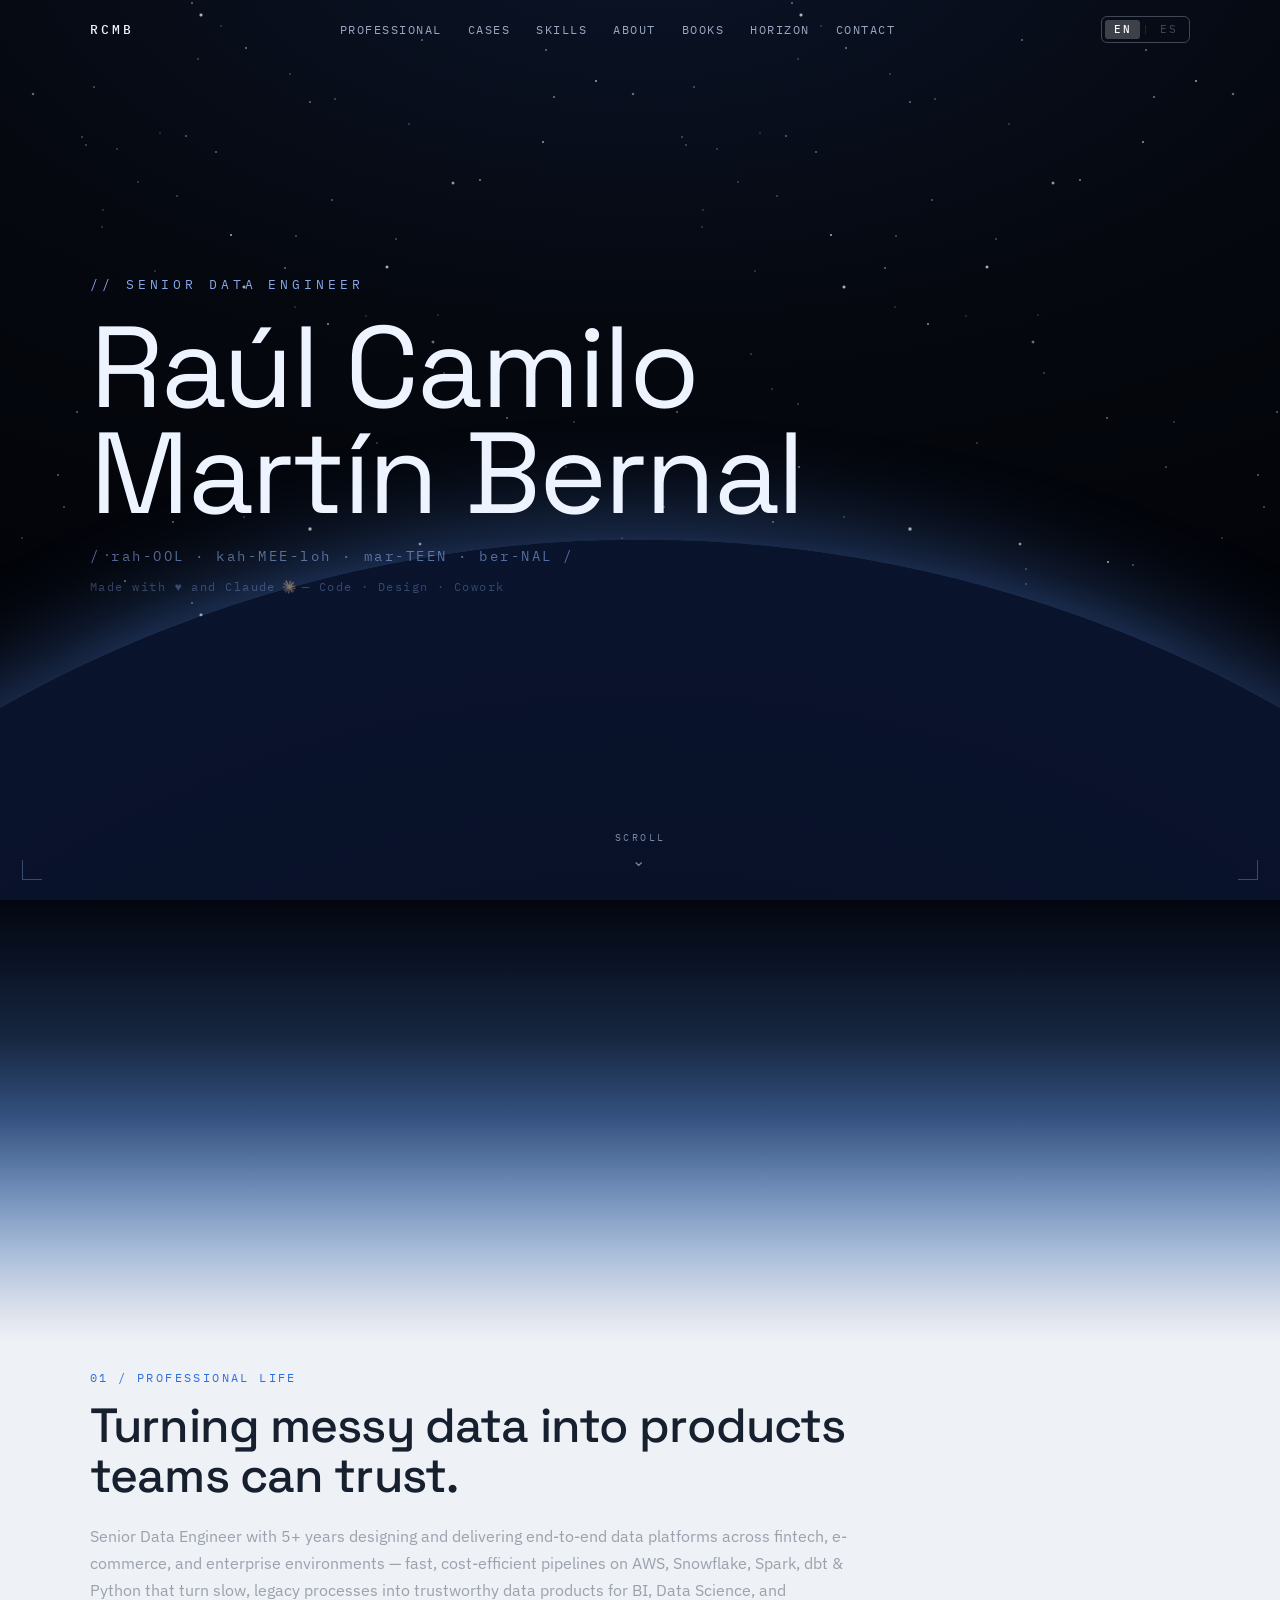
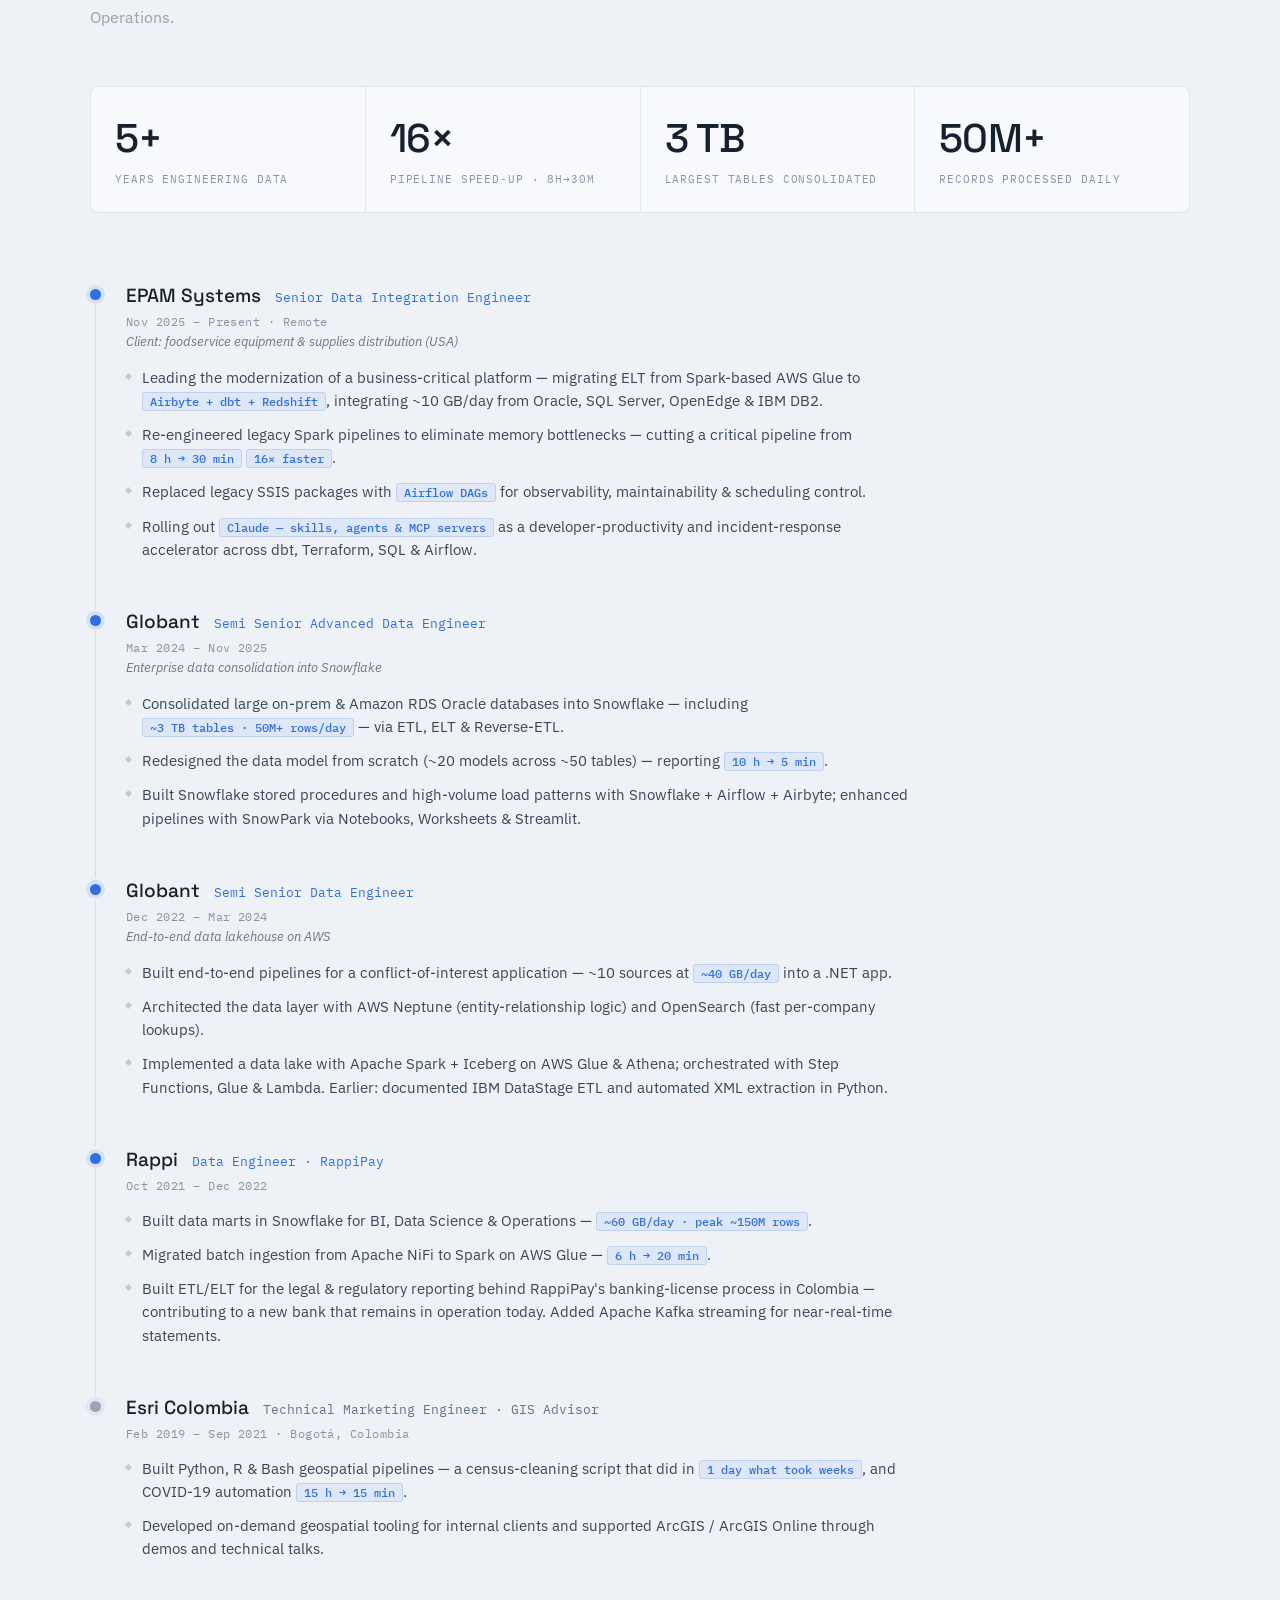
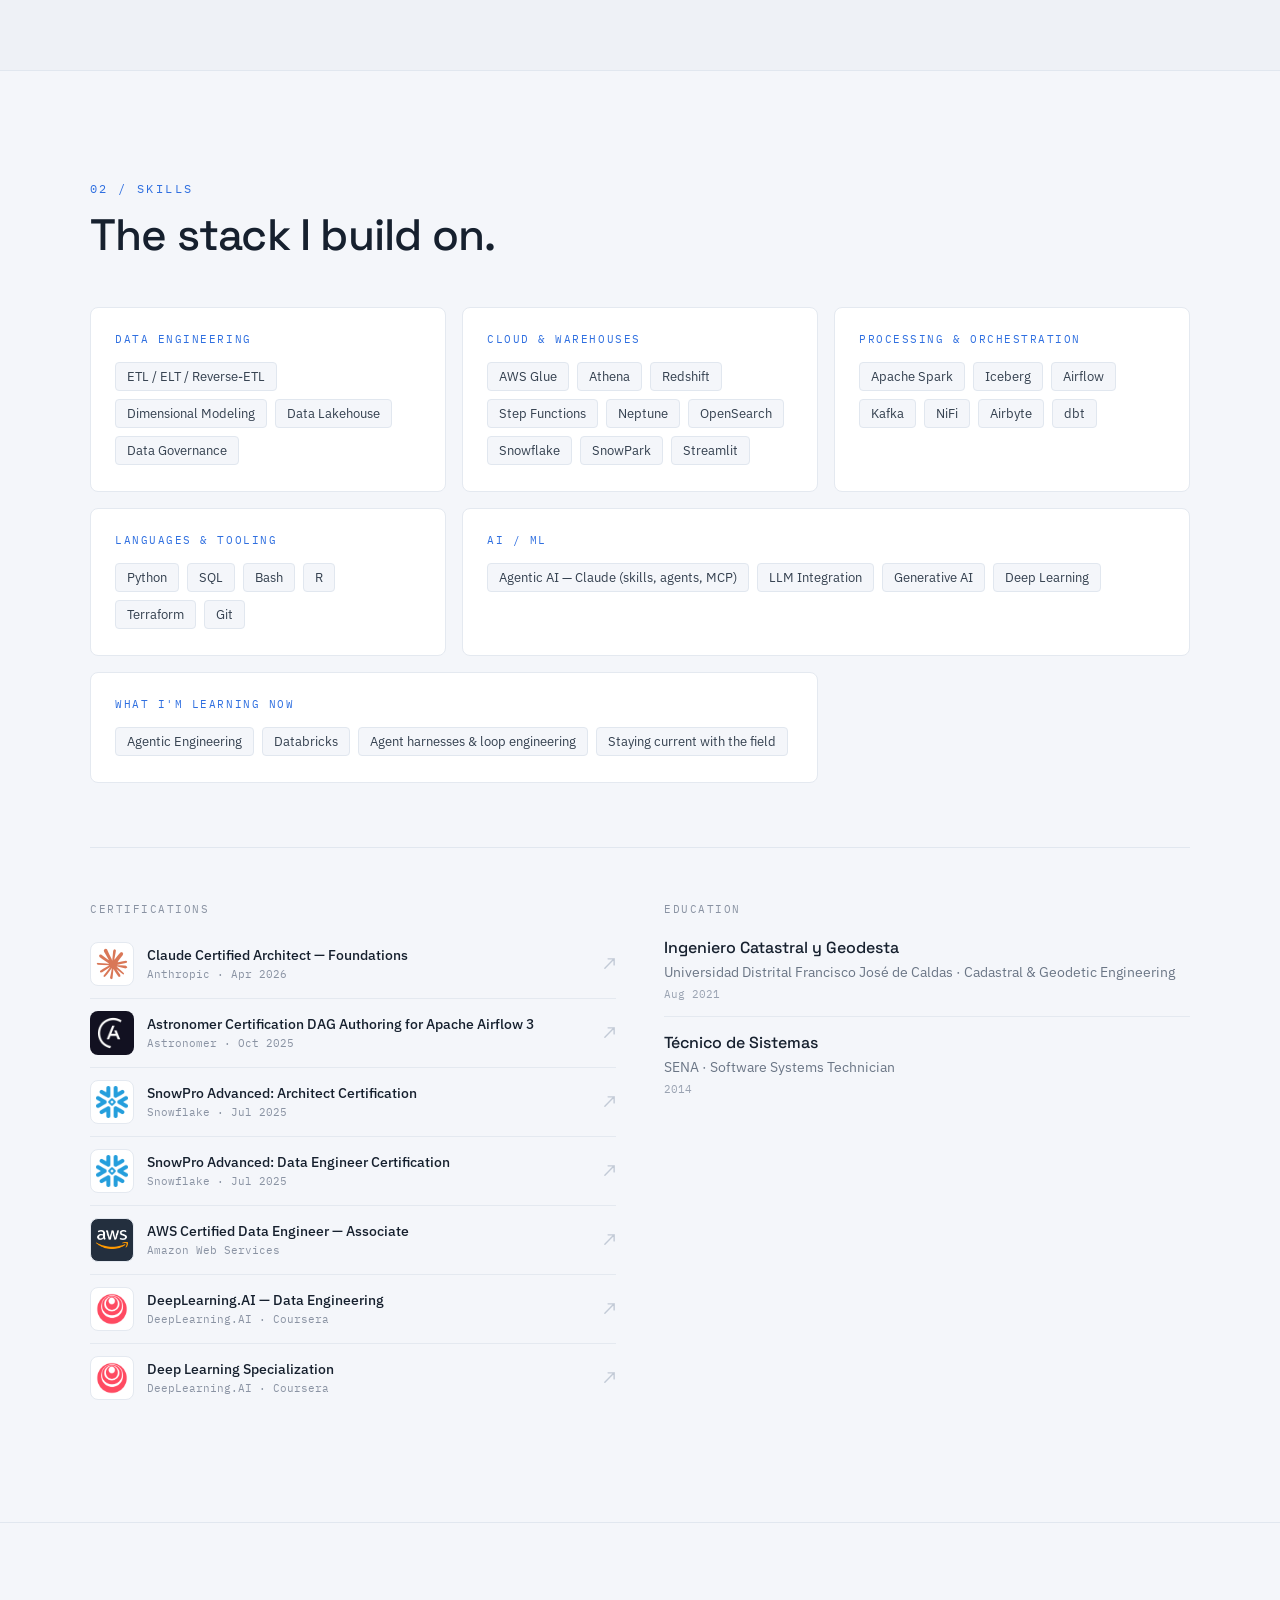
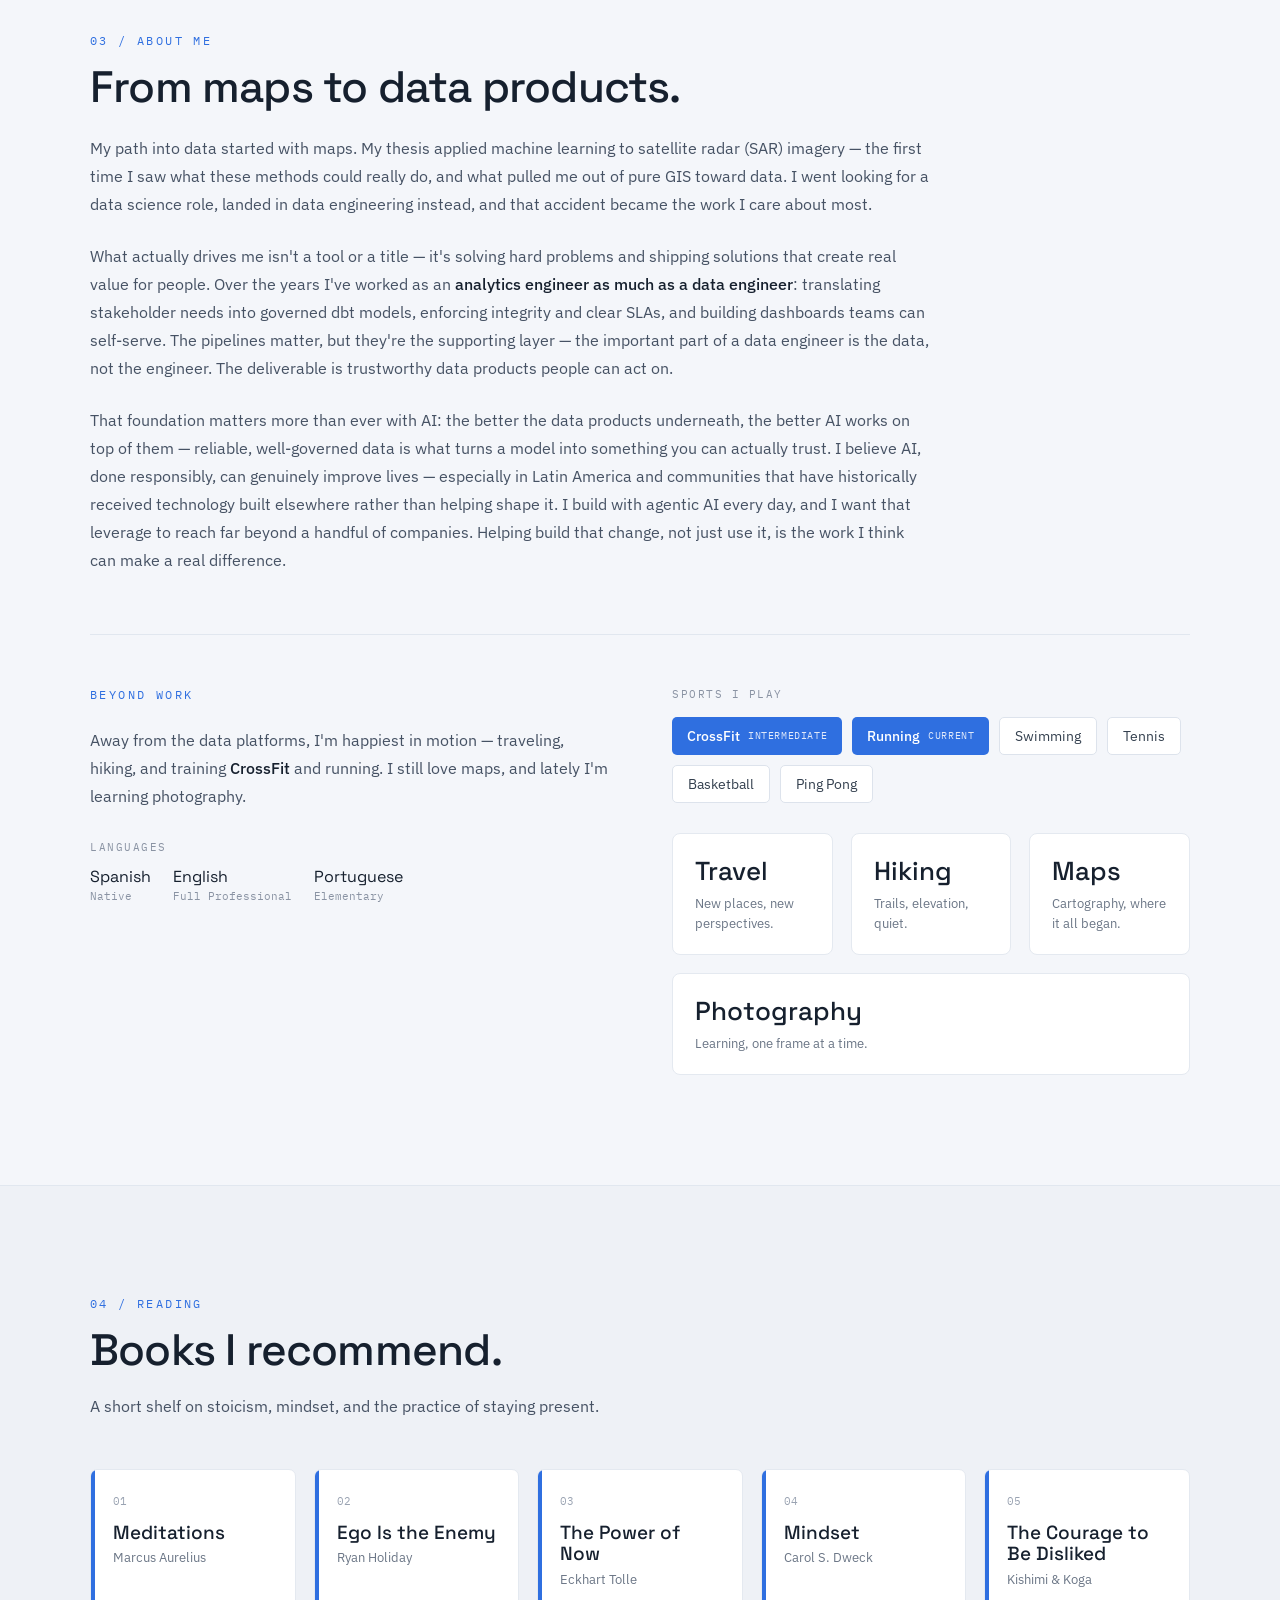
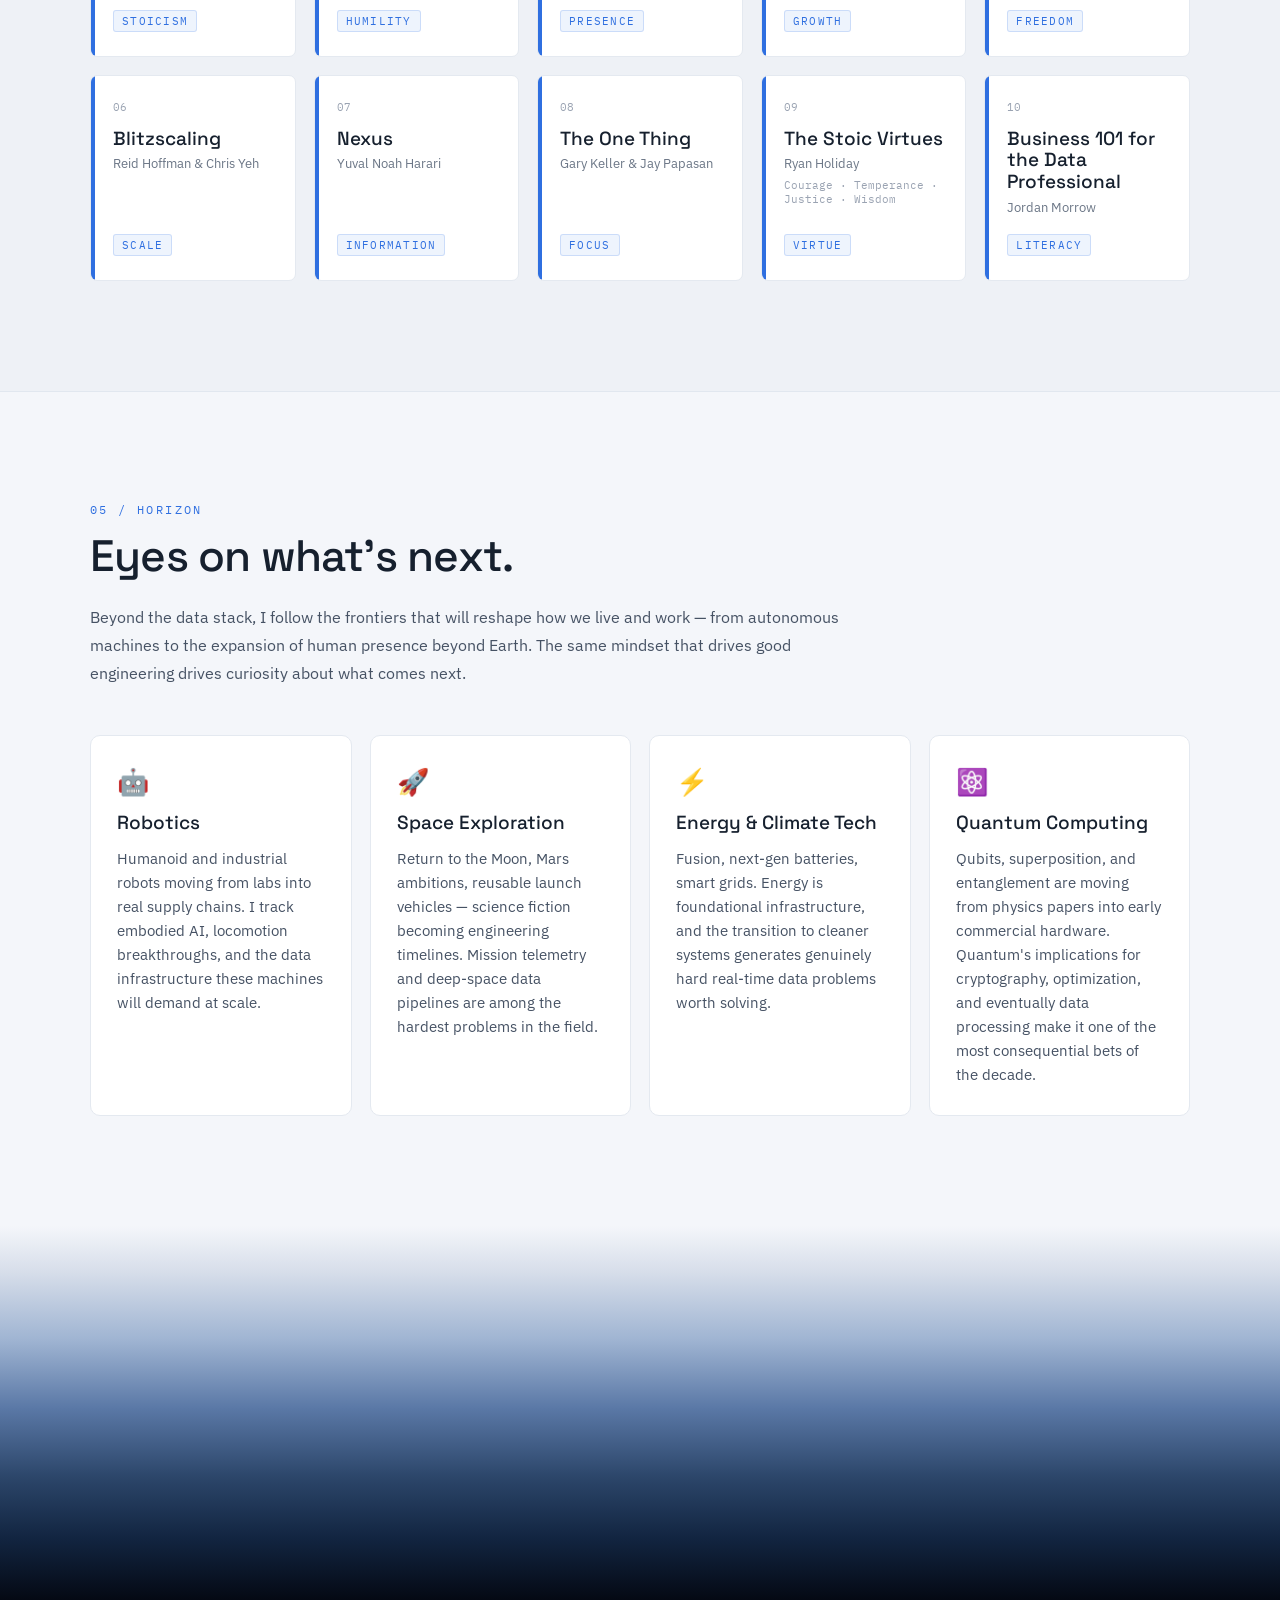
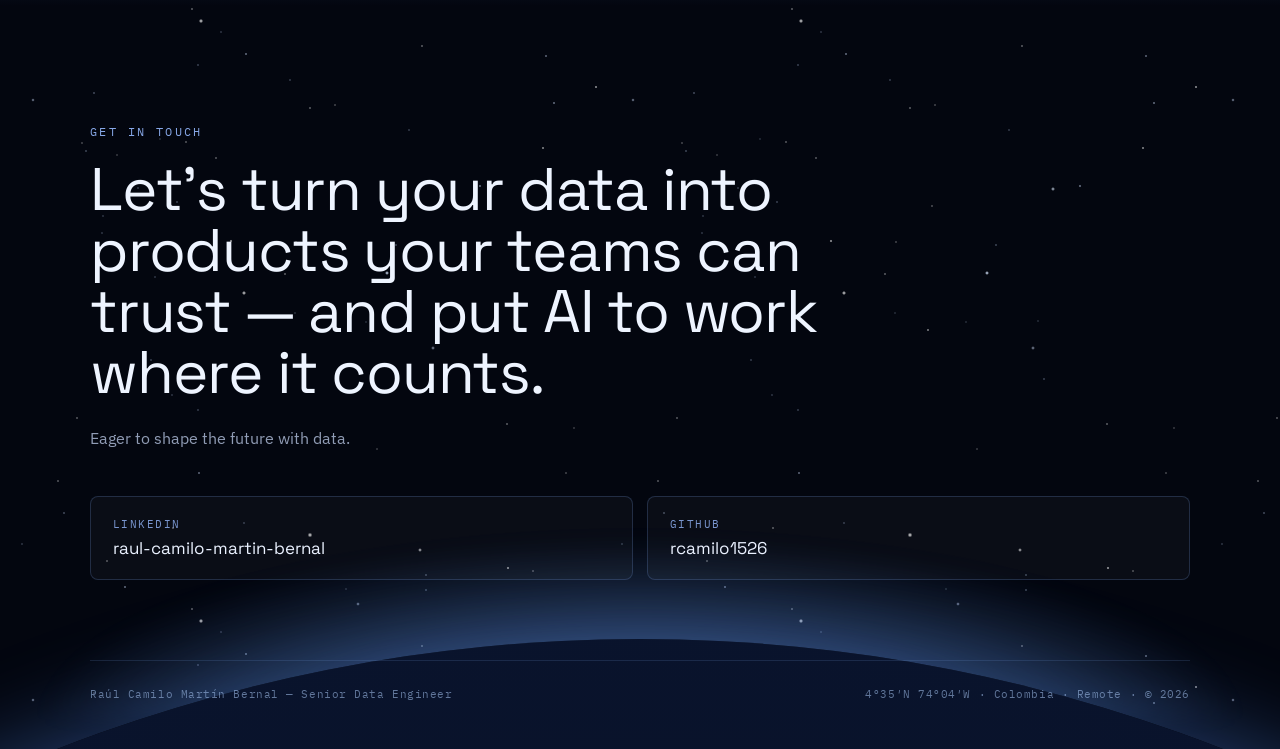
==== commit 9bb325cc: "Cases" ====
--- a/index.html
+++ b/index.html
@@ -61,6 +61,7 @@
     </button>
     <nav class="nav-links" id="navLinks">
       <a href="#professional" data-nav="1" data-i18n="nav.professional" class="nav-link">Professional</a>
+      <a href="cases.html" data-nav="1" data-i18n="nav.cases" class="nav-link">Cases</a>
       <a href="#skills" data-nav="1" data-i18n="nav.skills" class="nav-link">Skills</a>
       <a href="#about" data-nav="1" data-i18n="nav.about" class="nav-link">About</a>
       <a href="#books" data-nav="1" data-i18n="nav.books" class="nav-link">Books</a>
@@ -293,7 +294,7 @@
           <div class="cert-list">
 
             <!-- Claude / Anthropic -->
-            <a href="https://verify.skilljar.com/c/i6dit8ytcfc9" target="_blank" rel="noopener" class="cert-row">
+            <a href="https://www.credly.com/badges/7292ccb9-4bf4-4f59-9ed7-251fb04a05c5" target="_blank" rel="noopener" class="cert-row">
               <img src="images/anthropic.png" alt="Anthropic" width="44" height="44" loading="lazy" class="cert-icon">
               <div class="cert-meta">
                 <div class="cert-name">Claude Certified Architect — Foundations</div>
--- a/css/styles.css
+++ b/css/styles.css
@@ -178,9 +178,95 @@
 /* ── Layout helpers ── */
 .section-inner{max-width:1180px;margin:0 auto;padding:110px 40px}
 
+/* ══════════════════════════════════════════════════
+   SUCCESS CASES PAGE (cases.html)
+   ══════════════════════════════════════════════════ */
+
+/* ── Brand tiles ──
+   To swap in a real logo file: replace the inline <svg> inside a
+   .rail-tile / .case-marker with
+   <img src="images/<company>.png" alt="<Company>" class="brand-img">
+   and drop the brand-* class from that element. */
+.brand-esri{background:linear-gradient(140deg,#0091e0 0%,#0079c1 55%,#005c93 100%)}
+.brand-rappi{background:linear-gradient(140deg,#ff6a3d 0%,#ff441f 55%,#d6320f 100%)}
+.brand-globant{background:linear-gradient(140deg,#2be383 0%,#13ce66 55%,#0ba255 100%)}
+.brand-epam{background:linear-gradient(140deg,#33b8df 0%,#22a2c9 55%,#16788f 100%)}
+.brand-img{width:100%;height:100%;object-fit:contain;display:block;border-radius:inherit;background:#fff}
+
+/* ── Cases hero ── */
+#casesHero{position:relative;min-height:74vh;overflow:hidden;background:radial-gradient(120% 95% at 50% -10%,#0b1428 0%,#05080f 58%,#020308 100%)}
+.cases-hero-glow{position:absolute;left:-8%;right:-8%;bottom:-70px;height:270px;background:radial-gradient(58% 130% at 50% 118%,rgba(120,175,255,.42),rgba(90,150,255,.1) 48%,transparent 74%);filter:blur(10px);pointer-events:none}
+.cases-hero-inner{position:relative;z-index:2;max-width:1180px;margin:0 auto;padding:110px clamp(20px,5vw,40px) 60px;min-height:74vh;display:flex;flex-direction:column;justify-content:center;color:#eaf1ff}
+.cases-h1{margin:0;max-width:16ch;font-family:'Space Grotesk',sans-serif;font-weight:400;font-size:clamp(36px,6vw,72px);line-height:1;letter-spacing:-.022em;color:#eef4ff}
+.cases-hero-sub{margin:26px 0 0;max-width:650px;font-size:clamp(15px,1.6vw,17px);line-height:1.72;color:rgba(200,215,245,.72)}
+.cases-hero-meta{margin-top:34px;display:flex;flex-wrap:wrap;align-items:center;gap:10px;font-family:'IBM Plex Mono',monospace;font-size:11.5px;letter-spacing:.16em;text-transform:uppercase;color:rgba(150,185,255,.62)}
+.cases-meta-dot{color:rgba(150,185,255,.3)}
+.day-rise-short{height:260px;background:linear-gradient(180deg,#03060f 0%,#0e1a2e 18%,#26405f 40%,#5f7ea9 62%,#a3b8d4 80%,#d9e0eb 93%,#eef1f6 100%)}
+
+/* ── Sticky timeline rail ── */
+#casesRail{position:sticky;top:57px;z-index:40;background:rgba(238,241,246,.92);backdrop-filter:saturate(160%) blur(12px);-webkit-backdrop-filter:saturate(160%) blur(12px);border-bottom:1px solid #e2e7ee}
+.rail-inner{max-width:1180px;margin:0 auto;padding:0 clamp(16px,5vw,40px)}
+.rail-scroll{position:relative;display:flex;align-items:flex-start;gap:8px;padding:14px 0 13px;overflow-x:auto;scrollbar-width:none;-ms-overflow-style:none}
+.rail-scroll::-webkit-scrollbar{display:none}
+.rail-line{position:absolute;left:8.33%;right:8.33%;top:31px;height:2px;background:#dde4ee;border-radius:2px;z-index:0}
+.rail-progress{display:block;height:100%;width:0;border-radius:2px;background:#2f6fe0;transition:width .2s linear}
+.rail-stop{position:relative;z-index:1;flex:1;min-width:80px;display:flex;flex-direction:column;align-items:center;gap:8px;padding:2px 4px;text-decoration:none}
+.rail-tile{width:34px;height:34px;border-radius:9px;display:flex;align-items:center;justify-content:center;border:2px solid #eef1f6;box-shadow:0 1px 3px rgba(16,26,42,.14);opacity:.8;transition:transform .3s,box-shadow .3s,opacity .3s}
+.rail-tile svg{width:19px;height:19px;display:block}
+.rail-stop:hover .rail-tile{opacity:1}
+.rail-stop.is-active .rail-tile{opacity:1;transform:scale(1.16);box-shadow:0 3px 11px rgba(16,26,42,.26)}
+.rail-meta{display:flex;flex-direction:column;align-items:center;gap:1px;text-align:center}
+.rail-co{font-family:'Space Grotesk',sans-serif;font-size:12px;font-weight:500;color:#98a2b2;white-space:nowrap;transition:color .3s}
+.rail-year{font-family:'IBM Plex Mono',monospace;font-size:10px;letter-spacing:.08em;color:#b3bbc8;transition:color .3s}
+.rail-stop:hover .rail-co{color:#5b6779}
+.rail-stop.is-active .rail-co{color:#16202e}
+.rail-stop.is-active .rail-year{color:#8a93a3}
+.nav-link-current{position:relative}
+.nav-link-current::after{content:'';position:absolute;left:0;right:0;bottom:-6px;height:1px;background:currentColor;opacity:.45}
+
+/* ── Case flow ── */
+.cases-main{background:#eef1f6;color:#16202e}
+.cases-track{position:relative}
+.cases-flow{position:relative;max-width:960px;margin:0 auto;padding:62px clamp(20px,5vw,40px) 24px}
+.cases-flow::before{content:'';position:absolute;left:calc(clamp(20px,5vw,40px) + 25px);top:100px;bottom:64px;width:2px;border-radius:2px;background:linear-gradient(180deg,#0079c1 0%,#ff441f 30%,#13ce66 62%,#22a2c9 100%);opacity:.2}
+.case{position:relative;padding-left:80px;margin-bottom:38px;scroll-margin-top:150px}
+.case-marker{position:absolute;left:0;top:26px;width:52px;height:52px;border-radius:14px;display:flex;align-items:center;justify-content:center;border:3px solid #eef1f6;box-shadow:0 2px 10px rgba(16,26,42,.16)}
+.case-marker svg{width:27px;height:27px;display:block}
+.case-card{background:#fff;border:1px solid #e4e9f0;border-radius:12px;padding:30px 32px 28px}
+.case-head{padding-bottom:20px;margin-bottom:22px;border-bottom:1px solid #eef1f6}
+.case-num{font-family:'IBM Plex Mono',monospace;font-size:11px;letter-spacing:.2em;text-transform:uppercase;color:#2f6fe0;margin-bottom:12px}
+.case-num-row{display:flex;align-items:center;gap:10px;margin-bottom:12px}
+.case-num-row .case-num{margin-bottom:0}
+.case-badge{font-family:'IBM Plex Mono',monospace;font-size:9.5px;letter-spacing:.14em;text-transform:uppercase;color:#0d7a46;background:rgba(19,206,102,.1);border:1px solid rgba(19,206,102,.3);border-radius:3px;padding:3px 8px}
+.case-title{margin:0;font-family:'Space Grotesk',sans-serif;font-weight:500;font-size:clamp(21px,2.6vw,28px);line-height:1.14;letter-spacing:-.014em;color:#16202e}
+.case-org{margin-top:13px;display:flex;flex-wrap:wrap;align-items:center;gap:7px;font-family:'IBM Plex Mono',monospace;font-size:11.5px;color:#8a93a3}
+.case-co{color:#41506a;font-weight:500}
+.case-role{color:#647187}
+.case-sep{color:#c2cad6}
+.case-body{display:grid;grid-template-columns:1fr 1fr;gap:30px}
+.case-block-hdr{font-family:'IBM Plex Mono',monospace;font-size:10.5px;letter-spacing:.16em;text-transform:uppercase;color:#8a93a3;margin-bottom:10px}
+.case-p{margin:0;font-size:14.5px;line-height:1.68;color:#465264}
+.case-result{margin-top:26px;padding:20px 22px;background:#f7f9fc;border:1px solid #e8edf4;border-radius:9px}
+.case-result-hdr{font-family:'IBM Plex Mono',monospace;font-size:10.5px;letter-spacing:.16em;text-transform:uppercase;color:#2f6fe0;margin-bottom:16px}
+.case-metrics{display:grid;grid-template-columns:repeat(3,1fr);gap:20px}
+.case-metric{min-width:0}
+.case-metric-v{font-family:'Space Grotesk',sans-serif;font-weight:500;font-size:clamp(18px,2vw,23px);line-height:1.16;letter-spacing:-.015em;color:#16202e}
+.case-metric-l{font-family:'IBM Plex Mono',monospace;font-size:10.5px;letter-spacing:.06em;text-transform:uppercase;color:#8a93a3;margin-top:7px;line-height:1.45}
+.case-stack{margin-top:22px;display:flex;flex-wrap:wrap;gap:7px}
+.case-chip{font-family:'IBM Plex Mono',monospace;font-size:11px;color:#41506a;background:#f4f6fa;border:1px solid #e1e7ef;border-radius:4px;padding:5px 10px}
+
+/* ── Pattern band ── */
+.cases-pattern{border-top:1px solid #e1e7ef;background:#f4f6fa}
+.pattern-grid{margin-top:44px;display:grid;grid-template-columns:repeat(auto-fit,minmax(260px,1fr));gap:18px}
+.pattern-card{background:#fff;border:1px solid #e4e9f0;border-radius:10px;padding:28px 26px}
+.pattern-num{font-family:'IBM Plex Mono',monospace;font-size:11px;letter-spacing:.18em;color:#2f6fe0;margin-bottom:14px}
+.pattern-title{font-family:'Space Grotesk',sans-serif;font-weight:500;font-size:19px;line-height:1.2;color:#16202e;margin-bottom:10px}
+.pattern-desc{margin:0;font-size:14.5px;line-height:1.65;color:#465264}
+
 /* ── Responsive ── */
 @media(max-width:900px){
   .stats-grid{grid-template-columns:repeat(2,1fr)}
+  .case-body{grid-template-columns:1fr;gap:20px}
 }
 @media(max-width:768px){
   .nav-inner{padding:14px 20px}
@@ -204,10 +290,33 @@
   .creds-grid{grid-template-columns:1fr;gap:32px}
   #contact{padding-top:80px}
   .contact-inner{padding:0 20px}
+  /* cases page */
+  #casesRail{top:52px}
+  .rail-line{display:none}
+  .rail-scroll{gap:16px;padding:12px 0}
+  .rail-stop{flex:0 0 auto;min-width:64px}
+  #casesHero,.cases-hero-inner{min-height:62vh}
+  .cases-hero-inner{padding:96px 20px 48px}
+  .day-rise-short{height:190px}
+  .cases-flow{padding:44px 20px 12px}
+  .cases-flow::before{display:none}
+  .case{padding-left:0;margin-bottom:28px;scroll-margin-top:168px}
+  .case-marker{position:static;width:44px;height:44px;border-radius:11px;border-width:0;margin:0 0 12px 2px}
+  .case-marker svg{width:24px;height:24px}
+  .case-card{padding:24px 20px 22px}
+  .case-result{padding:18px}
+  .case-metrics{grid-template-columns:1fr;gap:15px}
 }
 @media(max-width:480px){
   .section-inner{padding:50px 16px}
   #professional{padding-left:16px;padding-right:16px}
   .contact-inner{padding:0 16px}
   .stats-grid{grid-template-columns:1fr 1fr}
+  /* cases page */
+  .rail-year{display:none}
+  .rail-scroll{gap:14px}
+  .rail-stop{min-width:56px}
+  .cases-flow{padding:36px 16px 10px}
+  .cases-hero-inner{padding:92px 16px 44px}
+  .case-org{font-size:10.5px;gap:6px}
 }
